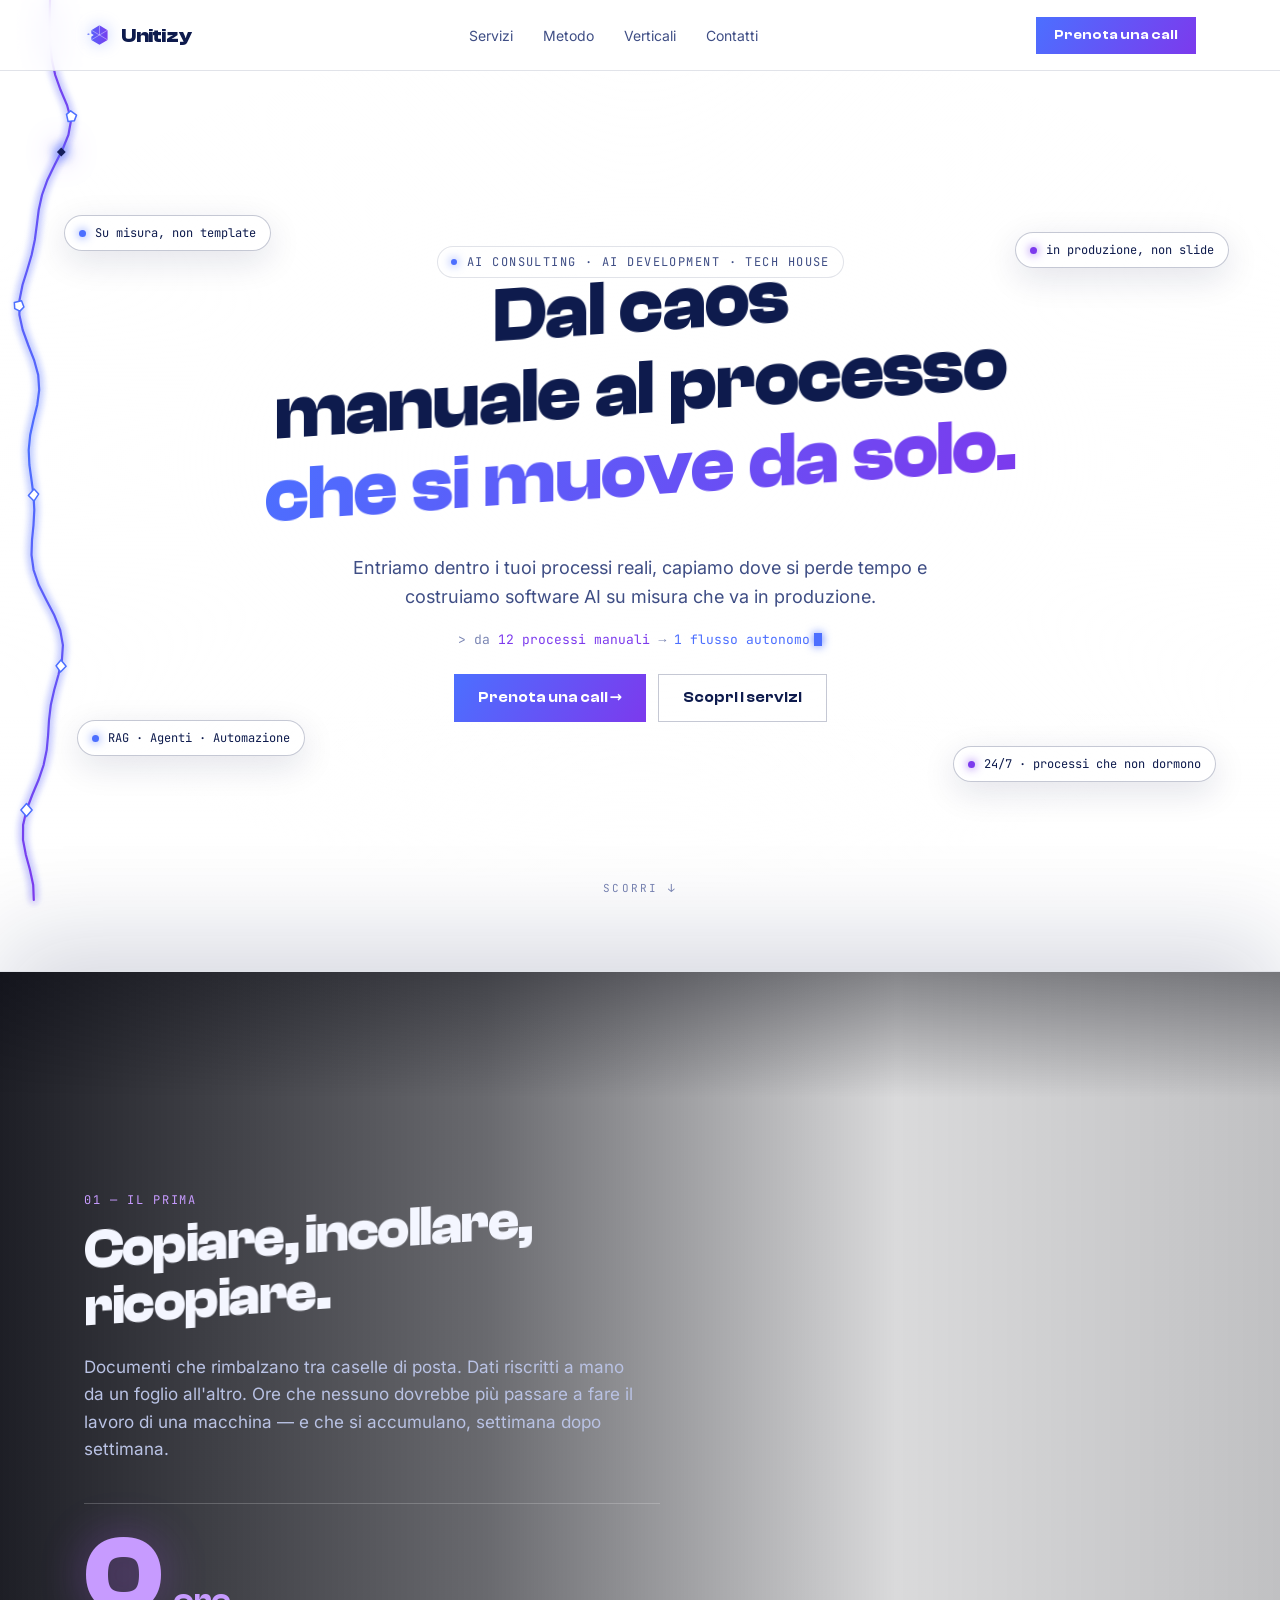
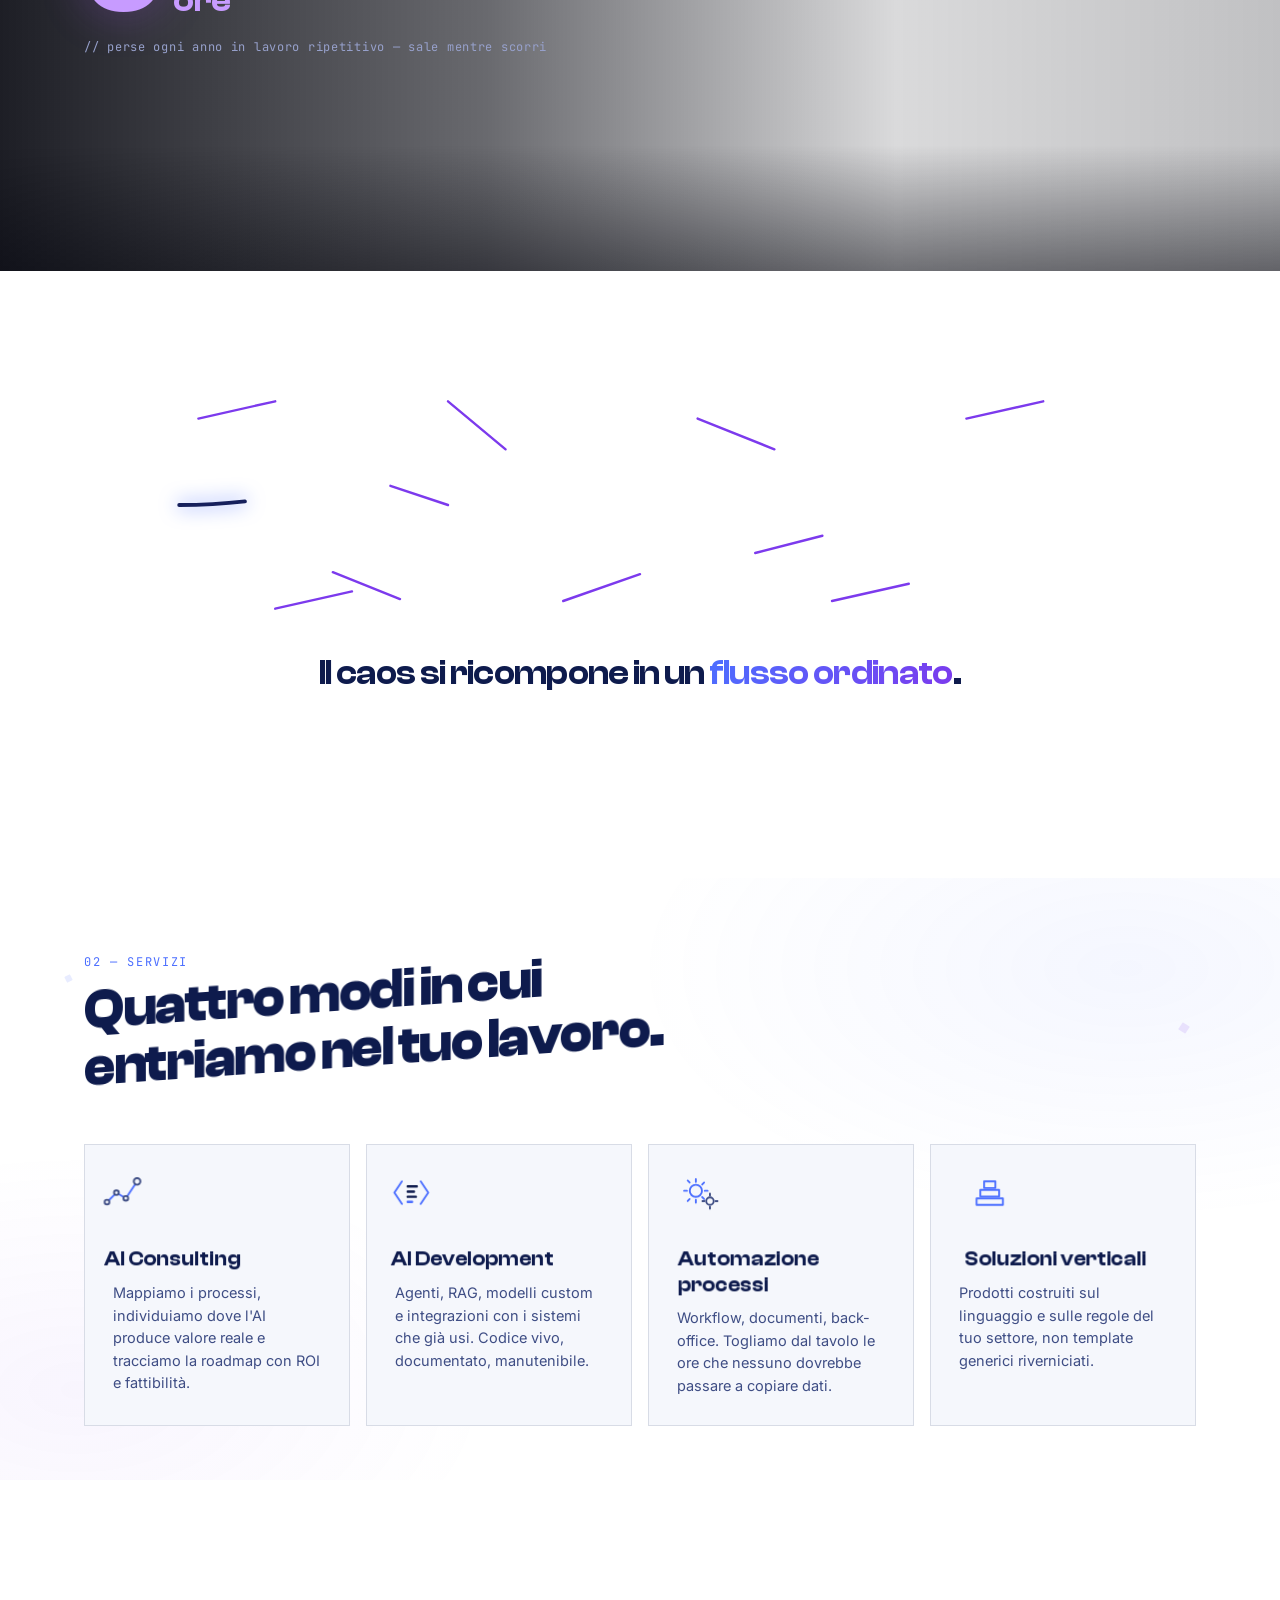
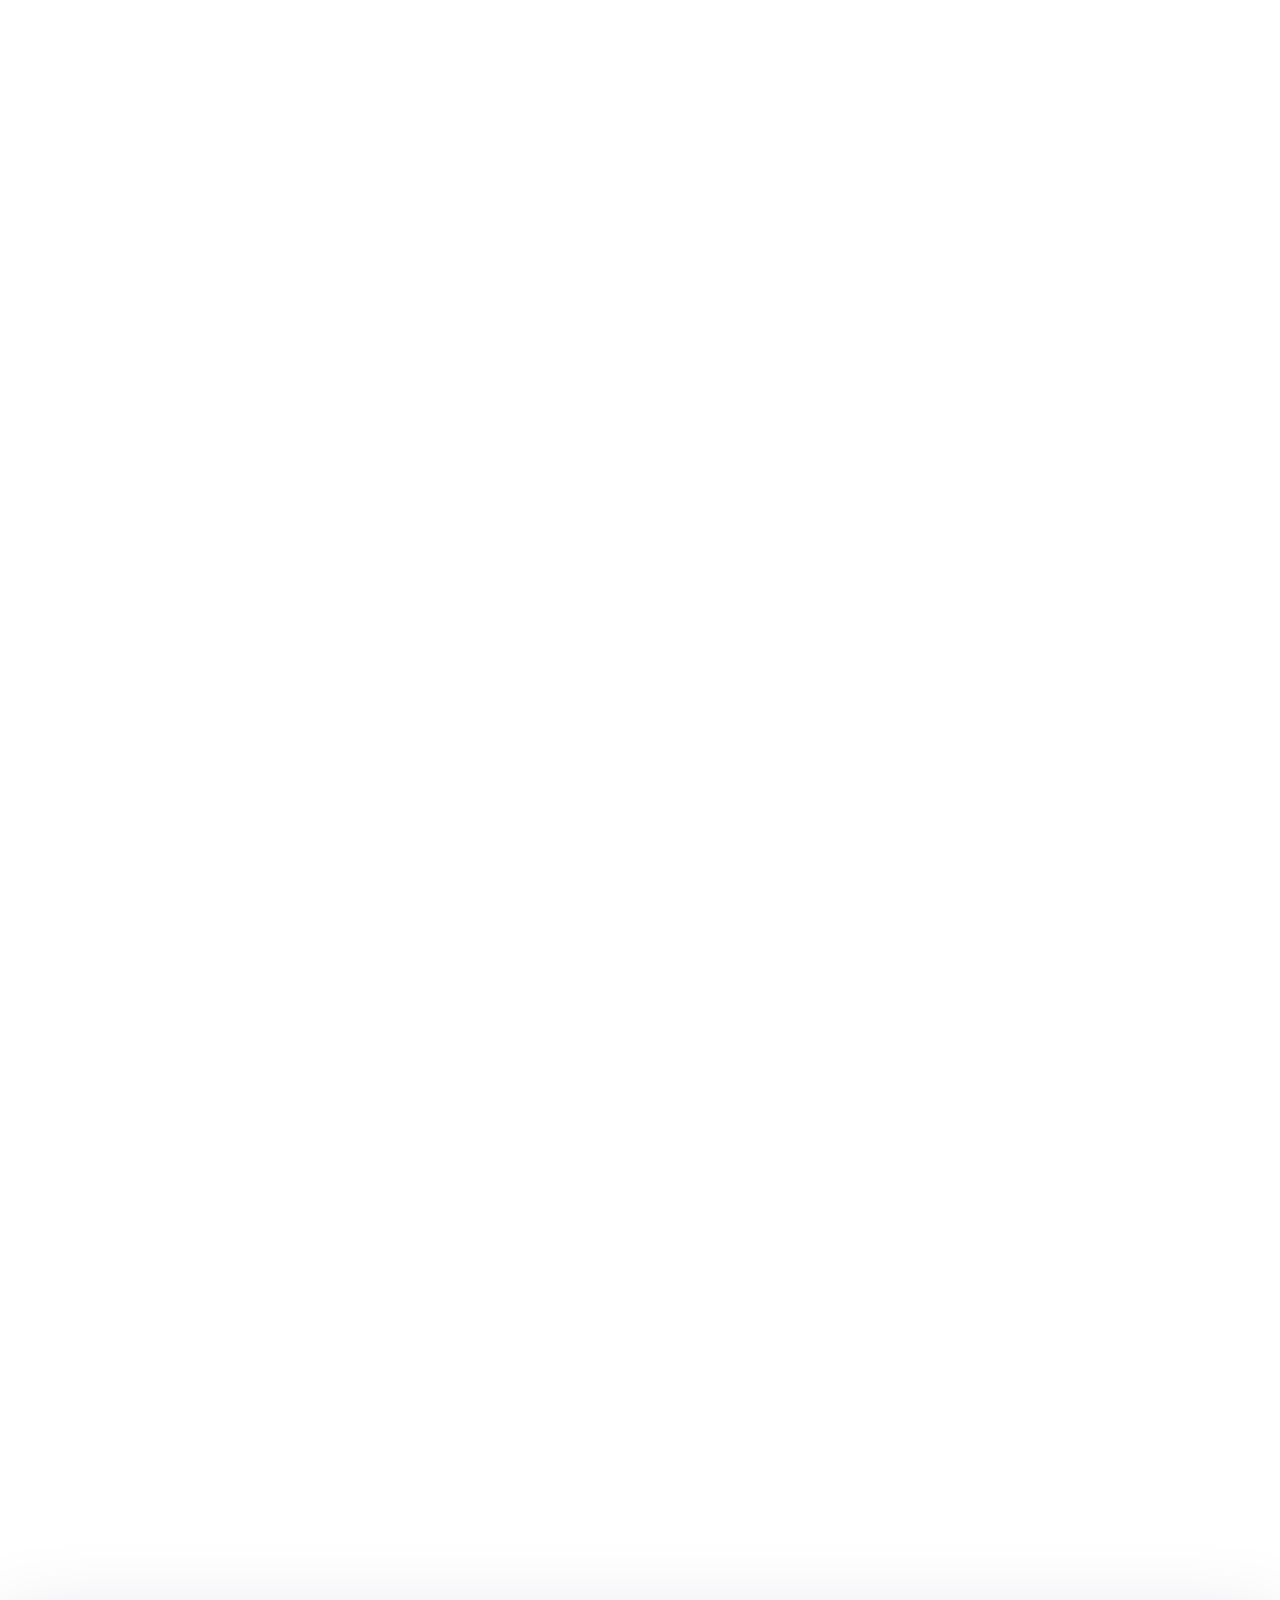
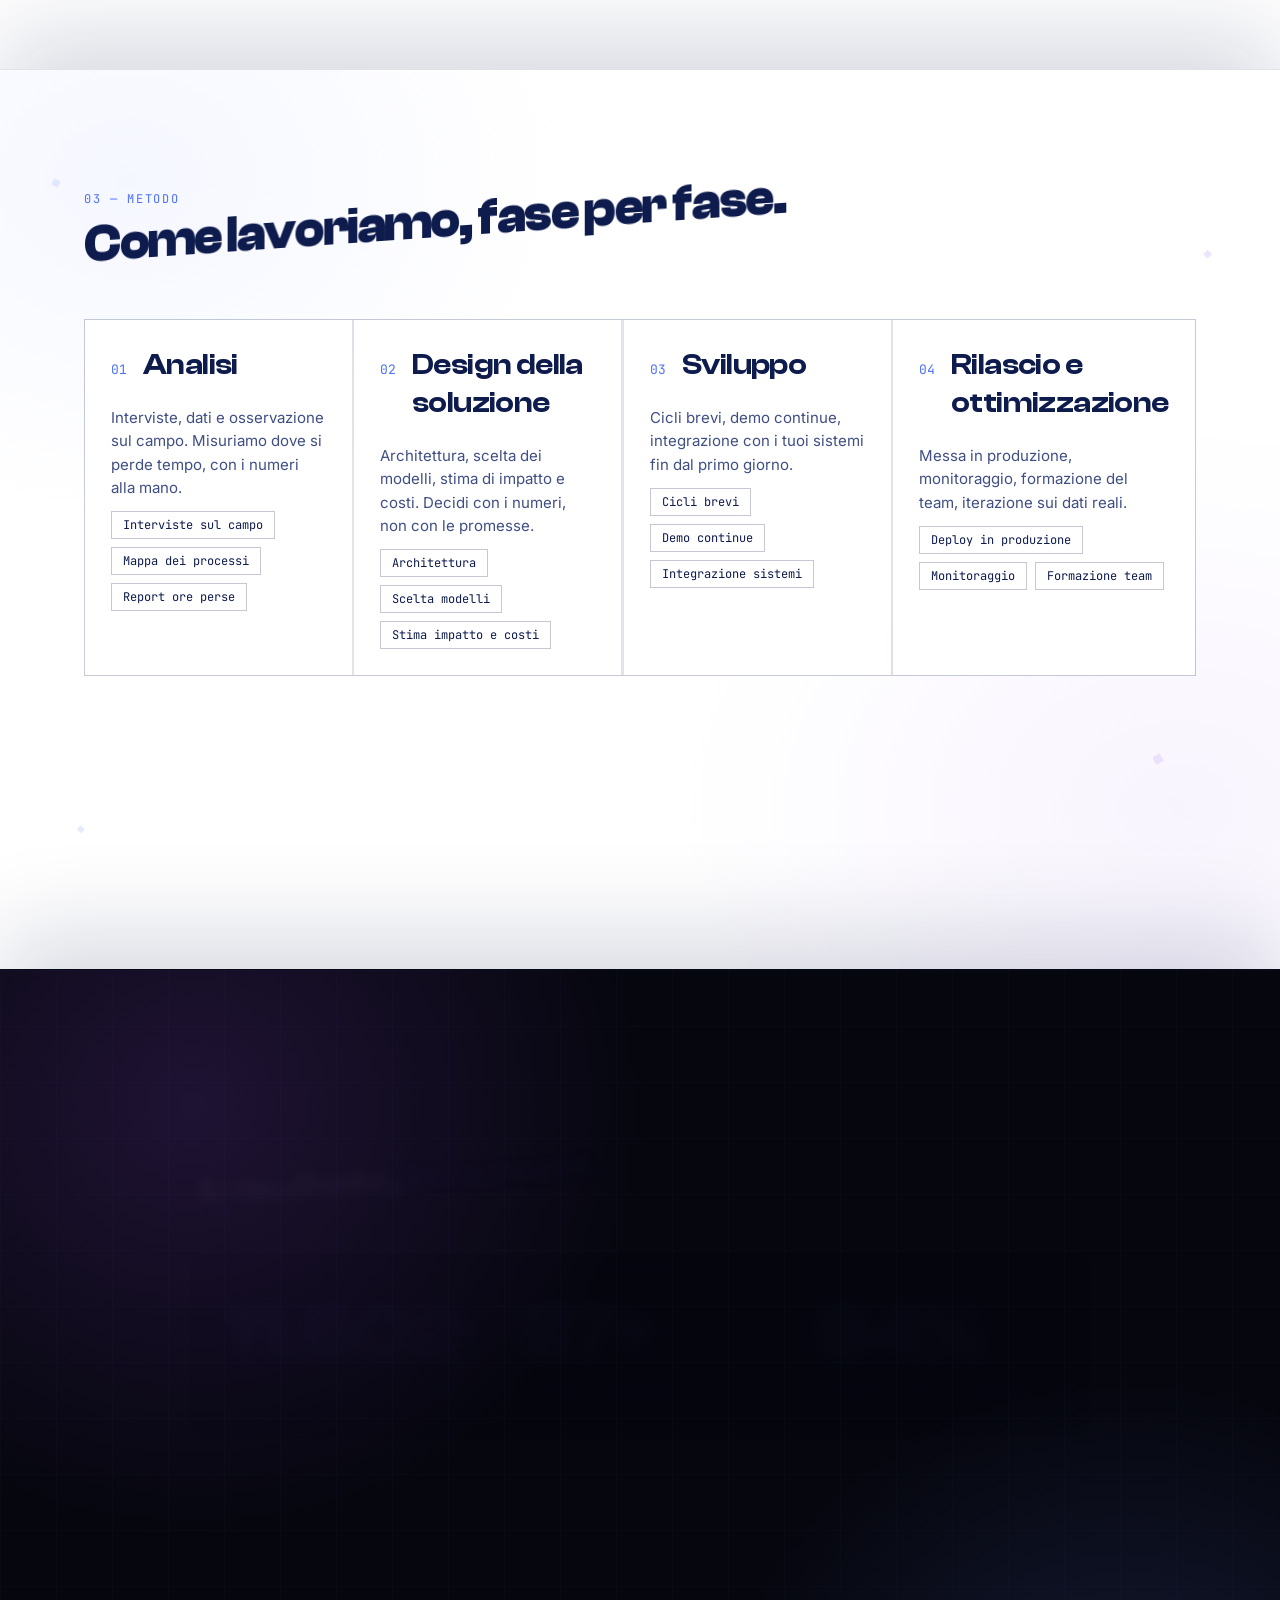
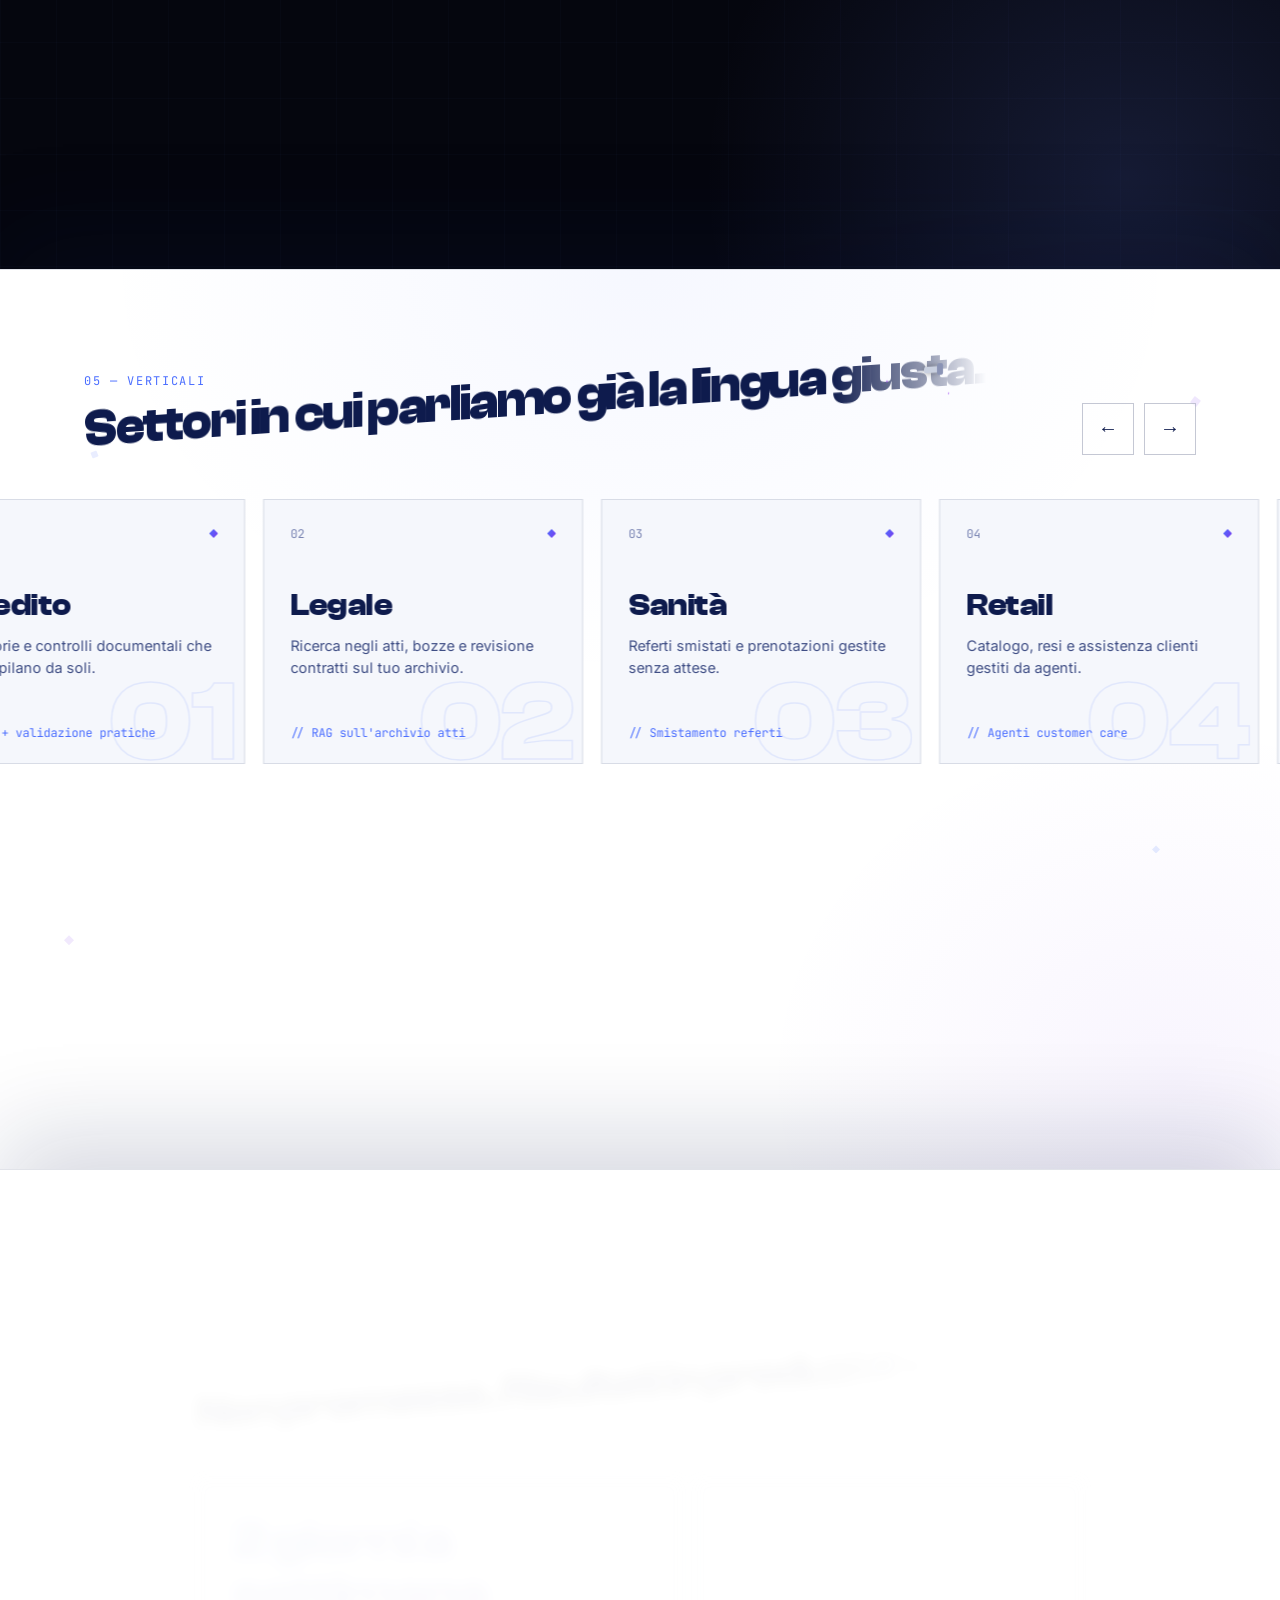
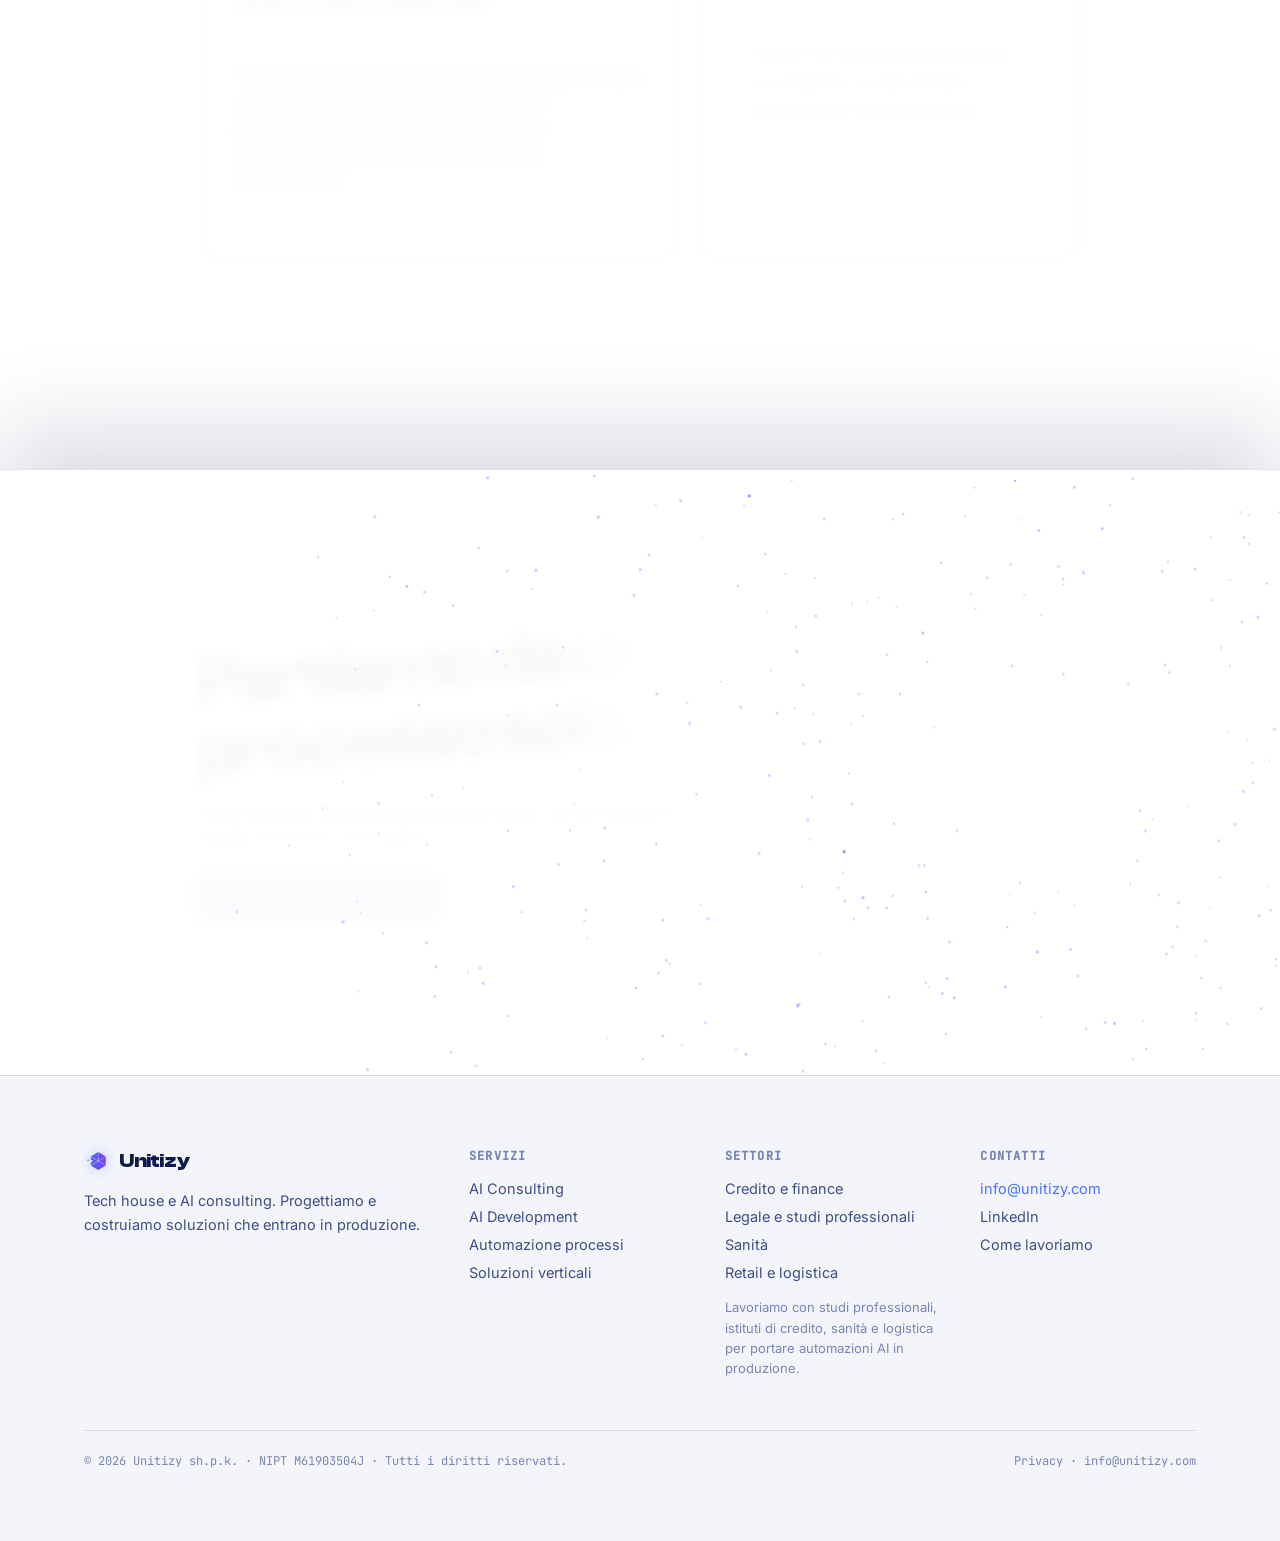
==== index.html @ b98dfd94 "Profondità e racconto continuo: atmosfere, spina narrativa e finale nella CTA - Atmosfere: velature " ====
<!DOCTYPE html>
<html lang="it">
<head>
<meta charset="utf-8">
<meta name="viewport" content="width=device-width, initial-scale=1">
<title>Unitizy — Dal caos manuale al processo che si muove da solo</title>
<meta name="description" content="Unitizy è una tech house di AI consulting e AI development: entriamo nei tuoi processi reali, capiamo dove si perde tempo e costruiamo software AI su misura che va in produzione.">
<meta property="og:type" content="website">
<meta property="og:url" content="https://unitizy.com/">
<meta property="og:title" content="Unitizy — Dal caos manuale al processo che si muove da solo">
<meta property="og:description" content="Software AI su misura che entra in produzione, non in slide. AI consulting, AI development, automazione processi.">
<meta property="og:image" content="https://unitizy.com/assets/social/unitizy-social-banner-link.png">
<meta property="og:image:width" content="1200">
<meta property="og:image:height" content="627">
<meta name="twitter:card" content="summary_large_image">
<meta name="twitter:image" content="https://unitizy.com/assets/social/unitizy-social-banner-link.png">
<link rel="icon" href="data:image/svg+xml,%3Csvg xmlns='http://www.w3.org/2000/svg' viewBox='0 0 64 64'%3E%3Cdefs%3E%3ClinearGradient id='g' gradientUnits='userSpaceOnUse' x1='0' y1='32' x2='64' y2='32'%3E%3Cstop offset='0' stop-color='%234C6FFF'/%3E%3Cstop offset='1' stop-color='%237C3AED'/%3E%3C/linearGradient%3E%3C/defs%3E%3Cpath d='M38 8 L58 20 V44 L38 56 L18 44 V36 L24 32 L18 28 V20 Z' fill='url(%23g)'/%3E%3Cpath d='M38 8 V32 M38 32 L18 44 M38 32 L58 44 M38 32 L18 20 M38 32 L58 20' stroke='white' stroke-opacity='.5' stroke-width='2' fill='none'/%3E%3Cpath d='M8 30l3.4-2.4 2.6 2.4-3 2.2z' fill='url(%23g)'/%3E%3C/svg%3E">
<style>
/* font self-hostati (subset latin) — niente richieste a Google */
@font-face{font-family:'Inter';font-style:normal;font-weight:400;font-display:swap;src:url(vendor/fonts/inter-400.woff2) format('woff2')}
@font-face{font-family:'Inter';font-style:normal;font-weight:500;font-display:swap;src:url(vendor/fonts/inter-500.woff2) format('woff2')}
@font-face{font-family:'Inter';font-style:normal;font-weight:600;font-display:swap;src:url(vendor/fonts/inter-600.woff2) format('woff2')}
@font-face{font-family:'JetBrains Mono';font-style:normal;font-weight:400;font-display:swap;src:url(vendor/fonts/jetbrains-mono-400.woff2) format('woff2')}
@font-face{font-family:'JetBrains Mono';font-style:normal;font-weight:500;font-display:swap;src:url(vendor/fonts/jetbrains-mono-500.woff2) format('woff2')}
@font-face{font-family:'Space Grotesk';font-style:normal;font-weight:400;font-display:swap;src:url(vendor/fonts/space-grotesk-400.woff2) format('woff2')}
@font-face{font-family:'Space Grotesk';font-style:normal;font-weight:500;font-display:swap;src:url(vendor/fonts/space-grotesk-500.woff2) format('woff2')}
@font-face{font-family:'Space Grotesk';font-style:normal;font-weight:600;font-display:swap;src:url(vendor/fonts/space-grotesk-600.woff2) format('woff2')}
@font-face{font-family:'Space Grotesk';font-style:normal;font-weight:700;font-display:swap;src:url(vendor/fonts/space-grotesk-700.woff2) format('woff2')}
@font-face{font-family:'Clash Display';font-style:normal;font-weight:500;font-display:swap;src:url(vendor/fonts/clash-display-500.woff2) format('woff2')}
@font-face{font-family:'Clash Display';font-style:normal;font-weight:600;font-display:swap;src:url(vendor/fonts/clash-display-600.woff2) format('woff2')}
@font-face{font-family:'Clash Display';font-style:normal;font-weight:700;font-display:swap;src:url(vendor/fonts/clash-display-700.woff2) format('woff2')}
</style>
<script src="vendor/three-0.152.2.min.js"></script>
<script src="vendor/lenis-1.1.14.min.js"></script>
<style>
:root{
  --bg:#FFFFFF; --surface:#F5F7FC; --surface2:#EBEFF9;
  --line:rgba(14,27,77,.12); --line2:rgba(14,27,77,.24);
  --tx:#0E1B4D; --mut:#3F4E85; --dim:#7A85B3;
  --cy:#4C6FFF; --vi:#7C3AED;
  --grad:linear-gradient(120deg,#4C6FFF 0%,#7C3AED 100%);
  --dsp:'Clash Display','Space Grotesk',system-ui,sans-serif; --bd:'Inter',system-ui,sans-serif; --mo:'JetBrains Mono',ui-monospace,monospace;
  --ease:cubic-bezier(.22,1,.36,1);
}
*,*::before,*::after{box-sizing:border-box}
body{margin:0;background:var(--bg);color:var(--tx);font-family:var(--bd);-webkit-font-smoothing:antialiased}
a{color:var(--cy);text-decoration:none}
::selection{background:rgba(110,139,255,.3)}
:focus-visible{outline:2px solid var(--cy);outline-offset:2px}
::-webkit-scrollbar{width:11px;height:11px}::-webkit-scrollbar-track{background:var(--bg)}::-webkit-scrollbar-thumb{background:#CBD4EE;border:3px solid var(--bg);border-radius:20px}
html.lenis,html.lenis body{height:auto}
.lenis.lenis-smooth{scroll-behavior:auto!important}
.lenis.lenis-smooth [data-lenis-prevent]{overscroll-behavior:contain}
.lenis.lenis-stopped{overflow:hidden}

.u-hl{display:block;position:relative;padding-bottom:.06em}
.u-hl>span{display:inline-block;opacity:0}
.u-fade{opacity:0;animation:u-fade .7s var(--ease) forwards}
.u-fd1{animation-delay:1.2s}.u-fd2{animation-delay:1.4s}.u-fd3{animation-delay:1.6s}
@keyframes u-fade{to{opacity:1}}
.u-caret{display:inline-block;width:8px;height:1.05em;background:var(--cy);margin-left:4px;vertical-align:-2px;animation:u-blink 1.05s steps(1) infinite;box-shadow:0 0 10px var(--cy)}
@keyframes u-blink{50%{opacity:0}}
@keyframes u-mq{from{transform:translateX(0)}to{transform:translateX(-50%)}}
.u-tk{animation:u-mq 32s linear infinite}
.u-mq-wrap:hover .u-tk{animation-duration:120s}
.u-float{animation:u-flt 9s ease-in-out infinite}
@keyframes u-flt{0%,100%{transform:translateY(0)}50%{transform:translateY(-6px)}}
#u-tflow{animation:u-flow 2.4s linear infinite}
@keyframes u-flow{to{stroke-dashoffset:-1}}
.mstep.is-active h3{animation:u-wordin .55s var(--ease) both}
.mstep.is-active .mstep-deliv p{animation:u-wordin .6s .08s var(--ease) both}
.mstep.is-active .mstep-deliv div span{animation:u-wordin .5s var(--ease) both;animation-delay:.16s}
.mstep.is-active .mstep-deliv div span:nth-child(2){animation-delay:.28s}
.mstep.is-active .mstep-deliv div span:nth-child(3){animation-delay:.4s}
@keyframes u-wordin{from{opacity:0;transform:translateY(16px);filter:blur(7px)}to{opacity:1;transform:none;filter:none}}
@keyframes u-svcin{from{opacity:0;transform:translateY(18px)}to{opacity:1;transform:none}}

.svc .u-ico [data-anim]{transform-box:fill-box}
.svc .u-ico svg{transition:filter .3s}
.svc:hover .u-ico svg{filter:drop-shadow(0 0 10px rgba(110,139,255,.6))}
.svc .u-ico .u-route{stroke-dasharray:170;stroke-dashoffset:0}
.svc:hover .u-ico .u-route{animation:u-draw 1.3s cubic-bezier(.65,0,.35,1)}
@keyframes u-draw{from{stroke-dashoffset:170}to{stroke-dashoffset:0}}
.svc .u-ico .u-crow{transform-origin:left center}
.svc:hover .u-ico .u-crow{animation:u-crow .5s var(--ease)}
.svc:hover .u-ico .u-c2{animation-delay:.11s}.svc:hover .u-ico .u-c3{animation-delay:.22s}.svc:hover .u-ico .u-c4{animation-delay:.33s}
@keyframes u-crow{from{transform:scaleX(.06);opacity:.2}to{transform:scaleX(1);opacity:1}}
.svc .u-ico .u-ccar{opacity:0}.svc:hover .u-ico .u-ccar{animation:u-blink 1s steps(1) infinite .44s}
.svc .u-ico .u-gear{transform-origin:center}.svc:hover .u-ico .u-gear{animation:u-spin 3.4s linear infinite}
@keyframes u-spin{to{transform:rotate(360deg)}}
.svc .u-ico .u-gear2{transform-origin:center}.svc:hover .u-ico .u-gear2{animation:u-spinr 4.6s linear infinite}
@keyframes u-spinr{to{transform:rotate(-360deg)}}
.svc .u-ico .u-lay{transform-origin:center bottom}
.svc:hover .u-ico .u-lay{animation:u-lay .55s var(--ease)}
.svc:hover .u-ico .u-l2{animation-delay:.14s}.svc:hover .u-ico .u-l3{animation-delay:.28s}
@keyframes u-lay{from{transform:scaleY(0);opacity:.18}to{transform:scaleY(1);opacity:1}}

/* — mini-diagrammi animati dei servizi (attivi con .ss-run sulla scena o sul pannello accordion) — */
.sdg svg{display:block;width:100%;height:auto}
.sdg text{font-family:'JetBrains Mono',ui-monospace,monospace;letter-spacing:.08em}
.sdg .d-pop{opacity:0}
.ss-run .sdg .d-pop{animation:d-pop .6s var(--ease) forwards}
.sdg .d-flow{stroke-dasharray:5 6}
.ss-run .sdg .d-flow{animation:d-dash 1.15s linear infinite}
.sdg .d-trav{opacity:0}
.ss-run .sdg .d-trav{opacity:1;animation:d-trav 3.2s cubic-bezier(.45,0,.55,1) .6s infinite}
.sdg .d-scan{opacity:0}
.ss-run .sdg .d-scan{opacity:1;animation:d-scan 3.6s cubic-bezier(.45,0,.55,1) infinite alternate}
.ss-run .sdg .d-pulse{animation:d-pulse 2.4s ease-in-out infinite}
@keyframes d-pop{from{opacity:0;transform:translateY(7px)}to{opacity:1;transform:none}}
@keyframes d-dash{to{stroke-dashoffset:-11}}
@keyframes d-trav{from{offset-distance:0%}to{offset-distance:100%}}
@keyframes d-scan{from{transform:translateX(0)}to{transform:translateX(296px)}}
@keyframes d-pulse{0%,100%{opacity:.35}50%{opacity:1}}

/* — logo navbar: i frammenti convergono nella breccia (regola 5 del manuale) — */
.lg-a1{opacity:0;animation:u-lgin .8s .5s var(--ease) both}
.lg-a2{opacity:0;animation:u-lgthru 1.5s 1.1s cubic-bezier(.45,0,.55,1) both}
.lg-a3{opacity:0;animation:u-lgthru 1.5s 1.6s cubic-bezier(.45,0,.55,1) both}
.u-logo-link:hover .lg-a2{animation:u-lgthru2 1.2s cubic-bezier(.45,0,.55,1) both}
.u-logo-link:hover .lg-a3{animation:u-lgthru2 1.2s .3s cubic-bezier(.45,0,.55,1) both}
@keyframes u-lgin{from{opacity:0;transform:translateX(-9px)}to{opacity:1;transform:none}}
@keyframes u-lgthru{0%{opacity:0;transform:translateX(-8px)}40%{opacity:.95}100%{opacity:0;transform:translateX(13px)}}
@keyframes u-lgthru2{0%{opacity:0;transform:translateX(-8px)}40%{opacity:.95}100%{opacity:0;transform:translateX(13px)}}

/* — atmosfere di sezione: velature brand + costellazioni di frammenti — */
.u-atmo{position:absolute;inset:0;pointer-events:none;overflow:hidden}
.u-atmo i{position:absolute;display:block;background:var(--cy);clip-path:polygon(50% 0,100% 50%,50% 100%,0 50%)}

@media (prefers-reduced-motion: reduce){
  .u-hl>span,.u-fade{transform:none;animation:none;opacity:1}
  .u-tk,.u-caret,.u-float,#u-tflow{animation:none}
  .svc:hover .u-ico *{animation:none!important}
  .mstep.is-active h3,.mstep.is-active .mstep-deliv p,.mstep.is-active .mstep-deliv div span{animation:none!important}
  .sdg svg *{animation:none!important}
  .sdg .d-pop,.sdg .d-trav,.sdg .d-scan{opacity:1}
  .lg-a1{animation:none!important;opacity:1}
  .lg-a2,.lg-a3{animation:none!important;opacity:0!important}
}
.u-burger{display:none}
@media (max-width:900px){ .u-nav-links{display:none!important} .u-spine{display:none!important} #u-filmbar{display:none!important} .u-burger{display:flex!important} }
@media (max-width:820px){ .u-hero{grid-template-columns:1fr!important} .u-cards{grid-template-columns:1fr 1fr!important} .u-prima-grid{grid-template-columns:1fr!important} .u-impact{grid-template-columns:1fr!important} #u-hero-info{display:none!important} .u-proofgrid{grid-template-columns:1fr!important} .u-logos{grid-template-columns:repeat(3,1fr)!important} .u-steps{grid-template-columns:repeat(2,1fr)!important} }
@media (max-width:560px){ .u-logos{grid-template-columns:repeat(2,1fr)!important} .u-steps{grid-template-columns:1fr!important} }
@media (max-width:560px){ .u-cards{grid-template-columns:1fr!important} }
@media (max-width:720px){ .svc-d{grid-template-columns:1fr!important} }
.u-cursor-hide, .u-cursor-hide *{cursor:none!important}
.hv-tx:hover{color:var(--tx)!important}
.hv-lift1:hover{box-shadow:0 8px 30px rgba(110,139,255,.45);transform:translateY(-1px)}
.hv-lift2:hover{box-shadow:0 12px 44px rgba(110,139,255,.5);transform:translateY(-2px)}
.hv-lift3:hover{box-shadow:0 14px 50px rgba(110,139,255,.55);transform:translateY(-2px)}
.hv-ghost:hover{border-color:var(--cy)!important;background:rgba(110,139,255,.08)!important}
.u-vcard:hover{border-color:var(--cy)!important;transform:translateY(-6px);box-shadow:0 20px 54px rgba(110,139,255,.22)}
</style>
</head>
<body>
<div id="u-root" style="color:var(--tx);font-family:var(--bd);overflow-x:clip">
<svg width="0" height="0" style="position:absolute" aria-hidden="true"><defs>
  <linearGradient id="ulg" gradientUnits="userSpaceOnUse" x1="0" y1="32" x2="64" y2="32"><stop offset="0" stop-color="#4C6FFF"/><stop offset="1" stop-color="#7C3AED"/></linearGradient>
  <!-- glifo compatto del brand: cristallo con breccia e frammento (vedi brand.html) -->
  <g id="u-glyph">
    <path d="M38 8 L58 20 V44 L38 56 L18 44 V36 L24 32 L18 28 V20 Z" fill="url(#ulg)"/>
    <path d="M38 8 V32 M38 32 L18 44 M38 32 L58 44 M38 32 L18 20 M38 32 L58 20" stroke="#fff" stroke-opacity=".5" stroke-width="2" fill="none"/>
    <path d="M8 30l3.4-2.4 2.6 2.4-3 2.2z" fill="url(#ulg)"/>
  </g>
</defs></svg>
<canvas id="u-hero3d" style="position:fixed;inset:0;width:100%;height:100%;z-index:-1"></canvas>

<nav style="position:sticky;top:0;z-index:60;backdrop-filter:blur(16px);background:rgba(255,255,255,.74);border-bottom:1px solid var(--line)">
  <div style="max-width:1240px;margin:0 auto;padding:0 clamp(20px,5vw,64px);height:70px;display:flex;align-items:center;justify-content:space-between">
    <a href="#top" class="u-logo-link" style="display:flex;align-items:center;gap:11px;color:var(--tx);font-family:var(--dsp);font-weight:700;font-size:20px;letter-spacing:-.02em">
      <svg width="26" height="26" viewBox="0 0 64 64" style="filter:drop-shadow(0 0 8px rgba(110,139,255,.45));overflow:visible" aria-hidden="true">
        <path d="M38 8 L58 20 V44 L38 56 L18 44 V36 L24 32 L18 28 V20 Z" fill="url(#ulg)"/>
        <path d="M38 8 V32 M38 32 L18 44 M38 32 L58 44 M38 32 L18 20 M38 32 L58 20" stroke="#fff" stroke-opacity=".5" stroke-width="2" fill="none"/>
        <path class="lg-a1" d="M8 30l3.4-2.4 2.6 2.4-3 2.2z" fill="url(#ulg)"/>
        <path class="lg-a2" d="M2 25l2.8-1.8 2 2-2.4 1.8z" fill="url(#ulg)"/>
        <path class="lg-a3" d="M1 37l2.6-1 1.8 2.2-2.4 1.2z" fill="url(#ulg)"/>
      </svg>Unitizy
    </a>
    <div class="u-nav-links" style="display:flex;gap:30px;font-size:14px;color:var(--mut)">
      <a href="#servizi" style="color:inherit" class="hv-tx">Servizi</a>
      <a href="#metodo" style="color:inherit" class="hv-tx">Metodo</a>
      <a href="#verticali" style="color:inherit" class="hv-tx">Verticali</a>
      <a href="#contatti" style="color:inherit" class="hv-tx">Contatti</a>
    </div>
    <div style="display:flex;align-items:center;gap:12px">
      <a href="#contatti" style="font-family:var(--dsp);font-weight:600;font-size:14px;color:#fff;background:var(--grad);padding:10px 18px;transition:box-shadow .2s,transform .2s" class="hv-lift1">Prenota una call</a>
      <button id="u-burger" class="u-burger" aria-label="Apri menu" style="width:42px;height:42px;border:1px solid var(--line2);background:rgba(255,255,255,.6);cursor:pointer;flex-direction:column;align-items:center;justify-content:center;gap:5px;padding:0">
        <span style="display:block;width:18px;height:2px;background:var(--tx);transition:transform .3s,opacity .3s"></span>
        <span style="display:block;width:18px;height:2px;background:var(--tx);transition:transform .3s,opacity .3s"></span>
        <span style="display:block;width:18px;height:2px;background:var(--tx);transition:transform .3s,opacity .3s"></span>
      </button>
    </div>
  </div>
</nav>

<div id="u-mmenu" style="position:fixed;inset:0;z-index:59;background:rgba(247,248,252,.97);backdrop-filter:blur(18px);-webkit-backdrop-filter:blur(18px);display:flex;flex-direction:column;justify-content:center;padding:90px clamp(24px,8vw,48px) 40px;opacity:0;pointer-events:none;transition:opacity .35s ease">
  <a class="u-mlink" href="#servizi" style="font-family:var(--dsp);font-weight:700;font-size:32px;letter-spacing:-.02em;color:var(--tx);padding:14px 0;border-bottom:1px solid var(--line);display:flex;justify-content:space-between;align-items:baseline;opacity:0;transform:translateY(14px);transition:opacity .4s ease,transform .45s var(--ease)"><span>Servizi</span><span style="font-family:var(--mo);font-size:12px;color:var(--cy)">01</span></a>
  <a class="u-mlink" href="#metodo" style="font-family:var(--dsp);font-weight:700;font-size:32px;letter-spacing:-.02em;color:var(--tx);padding:14px 0;border-bottom:1px solid var(--line);display:flex;justify-content:space-between;align-items:baseline;opacity:0;transform:translateY(14px);transition:opacity .4s ease,transform .45s var(--ease)"><span>Metodo</span><span style="font-family:var(--mo);font-size:12px;color:var(--cy)">02</span></a>
  <a class="u-mlink" href="#verticali" style="font-family:var(--dsp);font-weight:700;font-size:32px;letter-spacing:-.02em;color:var(--tx);padding:14px 0;border-bottom:1px solid var(--line);display:flex;justify-content:space-between;align-items:baseline;opacity:0;transform:translateY(14px);transition:opacity .4s ease,transform .45s var(--ease)"><span>Verticali</span><span style="font-family:var(--mo);font-size:12px;color:var(--cy)">03</span></a>
  <a class="u-mlink" href="#contatti" style="font-family:var(--dsp);font-weight:700;font-size:32px;letter-spacing:-.02em;color:var(--tx);padding:14px 0;border-bottom:1px solid var(--line);display:flex;justify-content:space-between;align-items:baseline;opacity:0;transform:translateY(14px);transition:opacity .4s ease,transform .45s var(--ease)"><span>Contatti</span><span style="font-family:var(--mo);font-size:12px;color:var(--cy)">04</span></a>
  <a class="u-mlink" href="#contatti" style="margin-top:32px;font-family:var(--dsp);font-weight:600;font-size:16px;color:#fff;background:var(--grad);padding:16px 24px;text-align:center;opacity:0;transform:translateY(14px);transition:opacity .4s ease,transform .45s var(--ease)">Prenota una call di 30 minuti →</a>
  <span class="u-mlink" style="margin-top:28px;font-family:var(--mo);font-size:11px;letter-spacing:.14em;text-transform:uppercase;color:var(--dim);opacity:0;transform:translateY(14px);transition:opacity .4s ease,transform .45s var(--ease)">AI Consulting · AI Development · Tech house</span>
</div>

<div id="u-filmbar" style="position:fixed;left:50%;bottom:16px;transform:translateX(-50%);z-index:70;display:flex;align-items:center;gap:14px;padding:9px 18px;background:rgba(255,255,255,.8);backdrop-filter:blur(14px);-webkit-backdrop-filter:blur(14px);border:1px solid var(--line);border-radius:999px;box-shadow:0 12px 40px rgba(14,27,77,.12);transition:transform .45s var(--ease),opacity .35s ease;will-change:transform,opacity">
  <div id="u-film-ix" style="display:flex;align-items:center;gap:2px"></div>
</div>

<div id="u-hride" style="position:relative">
<div id="u-hride-pin" style="position:sticky;top:0;height:100vh;overflow:hidden">
<div id="u-hride-track" style="display:flex;height:100%;will-change:transform">
<!-- HERO -->
<header id="top" style="position:relative;overflow:hidden">
  <div id="u-hero-pin" style="position:relative;min-height:94vh;overflow:hidden;display:flex;align-items:center;padding:90px 0 110px">
  <div style="position:absolute;inset:0;z-index:1;pointer-events:none;background:radial-gradient(ellipse 70% 62% at 50% 46%,rgba(255,255,255,.85) 0%,rgba(255,255,255,.55) 52%,rgba(255,255,255,0) 82%)"></div>
  <div style="position:absolute;inset:0;z-index:1;pointer-events:none;background:linear-gradient(0deg,var(--bg) 1%,transparent 24%)"></div>
  <div id="u-hero-content" style="position:relative;z-index:2;max-width:1240px;margin:0 auto;padding:0 clamp(20px,5vw,64px);width:100%;pointer-events:none">
    <div class="u-hero" style="display:flex;justify-content:center;text-align:center">
      <div class="u-hpar" data-depth="-14" style="pointer-events:auto;will-change:transform;max-width:64em">
        <div class="u-fade u-fd1" style="display:inline-flex;align-items:center;gap:10px;font-family:var(--mo);font-size:12px;letter-spacing:.12em;text-transform:uppercase;color:var(--mut);border:1px solid var(--line);background:rgba(255,255,255,.55);padding:7px 13px;border-radius:999px;margin-bottom:26px">
          <span style="width:6px;height:6px;border-radius:50%;background:var(--cy);box-shadow:0 0 10px var(--cy)"></span>AI Consulting · AI Development · Tech house
        </div>
        <h1 style="font-family:var(--dsp);font-weight:700;font-size:clamp(36px,5.6vw,82px);line-height:1;letter-spacing:-.012em;word-spacing:.09em;margin:0;text-wrap:balance">
          <span class="u-hl"><span>Dal caos</span></span>
          <span class="u-hl"><span>manuale al processo</span></span>
          <span class="u-hl"><span style="background:var(--grad);-webkit-background-clip:text;background-clip:text;color:transparent">che si muove da solo.</span></span>
        </h1>
        <p class="u-fade u-fd2" style="font-size:clamp(16px,1.4vw,19px);line-height:1.6;max-width:33em;margin:22px auto 0;color:var(--mut)">Entriamo dentro i tuoi processi reali, capiamo dove si perde tempo e costruiamo software AI su misura che va in produzione.</p>
        <div class="u-fade u-fd2" style="font-family:var(--mo);font-size:13px;color:var(--dim);margin-top:20px">&gt; da <span style="color:var(--vi)">12 processi manuali</span> → <span style="color:var(--cy)">1 flusso autonomo</span><span class="u-caret"></span></div>
        <div class="u-fade u-fd3" style="display:flex;gap:12px;flex-wrap:wrap;justify-content:center;margin-top:26px;position:relative;z-index:3">
          <a href="#contatti" style="font-family:var(--dsp);font-weight:600;font-size:15px;color:#fff;background:var(--grad);padding:14px 24px;transition:box-shadow .2s,transform .2s" class="hv-lift2">Prenota una call →</a>
          <a href="#servizi" style="font-family:var(--dsp);font-weight:600;font-size:15px;color:var(--tx);border:1px solid var(--line2);background:rgba(255,255,255,.5);padding:14px 24px;transition:border-color .2s,background .2s" class="hv-ghost">Scopri i servizi</a>
        </div>
      </div>
    </div>
  </div>
  <div id="u-hero-hint" style="position:absolute;left:50%;bottom:22px;transform:translateX(-50%);z-index:2;font-family:var(--mo);font-size:11px;letter-spacing:.2em;color:var(--dim);text-transform:uppercase">scorri ↓</div>
  <div id="u-hero-info" style="position:absolute;inset:0;z-index:2;pointer-events:none;will-change:opacity">
    <div class="u-flp" data-depth="46" style="position:absolute;left:5%;top:17%;will-change:transform">
      <div class="u-float" style="display:flex;align-items:center;gap:9px;padding:9px 14px;background:rgba(255,255,255,.65);backdrop-filter:blur(9px);-webkit-backdrop-filter:blur(9px);border:1px solid var(--line2);border-radius:999px;font-family:var(--mo);font-size:12px;color:var(--tx);white-space:nowrap;box-shadow:0 10px 34px rgba(14,27,77,.12);animation-duration:6s"><span style="width:7px;height:7px;border-radius:50%;background:var(--cy);box-shadow:0 0 10px var(--cy)"></span>Su misura, non template</div>
    </div>
    <div class="u-flp" data-depth="28" style="position:absolute;right:4%;top:19%;will-change:transform">
      <div class="u-float" style="display:flex;align-items:center;gap:9px;padding:9px 14px;background:rgba(255,255,255,.65);backdrop-filter:blur(9px);-webkit-backdrop-filter:blur(9px);border:1px solid var(--line2);border-radius:999px;font-family:var(--mo);font-size:12px;color:var(--tx);white-space:nowrap;box-shadow:0 10px 34px rgba(14,27,77,.12);animation-duration:7.5s;animation-delay:-2s"><span style="width:7px;height:7px;border-radius:50%;background:var(--vi);box-shadow:0 0 10px var(--vi)"></span>in produzione, non slide</div>
    </div>
    <div class="u-flp" data-depth="58" style="position:absolute;left:6%;bottom:19%;will-change:transform">
      <div class="u-float" style="display:flex;align-items:center;gap:9px;padding:9px 14px;background:rgba(255,255,255,.65);backdrop-filter:blur(9px);-webkit-backdrop-filter:blur(9px);border:1px solid var(--line2);border-radius:999px;font-family:var(--mo);font-size:12px;color:var(--tx);white-space:nowrap;box-shadow:0 10px 34px rgba(14,27,77,.12);animation-duration:6.8s;animation-delay:-4s"><span style="width:7px;height:7px;border-radius:50%;background:var(--cy);box-shadow:0 0 10px var(--cy)"></span>RAG · Agenti · Automazione</div>
    </div>
    <div class="u-flp" data-depth="22" style="position:absolute;right:5%;bottom:16%;will-change:transform">
      <div class="u-float" style="display:flex;align-items:center;gap:9px;padding:9px 14px;background:rgba(255,255,255,.65);backdrop-filter:blur(9px);-webkit-backdrop-filter:blur(9px);border:1px solid var(--line2);border-radius:999px;font-family:var(--mo);font-size:12px;color:var(--tx);white-space:nowrap;box-shadow:0 10px 34px rgba(14,27,77,.12);animation-duration:8s;animation-delay:-1s"><span style="width:7px;height:7px;border-radius:50%;background:var(--vi);box-shadow:0 0 10px var(--vi)"></span>24/7 · processi che non dormono</div>
    </div>
  </div>
  <div id="u-hero-climax" style="position:absolute;inset:0;z-index:2;display:flex;flex-direction:column;align-items:center;justify-content:center;text-align:center;opacity:0;pointer-events:none;padding:0 24px">
    <span style="font-family:var(--mo);font-size:12px;letter-spacing:.24em;text-transform:uppercase;color:var(--cy);margin-bottom:18px">Sistema attivo</span>
    <div style="font-family:var(--dsp);font-weight:700;font-size:clamp(34px,6vw,88px);line-height:1;letter-spacing:-.03em;max-width:15em">Il tuo processo diventa <span style="background:var(--grad);-webkit-background-clip:text;background-clip:text;color:transparent">un sistema.</span></div>
  </div>
  </div>
</header>

<!-- IL PRIMA -->
<section id="u-prima" class="u-book" style="position:relative;padding:clamp(110px,20vh,220px) 0;border-top:1px solid var(--line);overflow:hidden;min-height:82vh;display:flex;align-items:center">
  <video id="u-prima-bg" autoplay muted loop playsinline preload="auto" style="position:absolute;inset:0;width:100%;height:100%;object-fit:cover;z-index:0">
    <source src="assets/prima-v2.mp4" type="video/mp4">
  </video>
  <div style="position:absolute;inset:0;z-index:1;pointer-events:none;background:linear-gradient(90deg,rgba(5,6,14,.9) 0%,rgba(5,6,14,.6) 38%,rgba(5,6,14,.15) 70%,rgba(5,6,14,.25) 100%)"></div>
  <div style="position:absolute;inset:0;z-index:1;pointer-events:none;background:linear-gradient(0deg,rgba(5,6,14,.5) 0%,transparent 14%,transparent 86%,rgba(5,6,14,.4) 100%)"></div>
  <div class="u-fx" style="position:relative;z-index:2;max-width:1240px;margin:0 auto;padding:0 clamp(20px,5vw,64px);width:100%">
    <div style="max-width:36em">
        <span style="display:inline-block;font-family:var(--mo);font-size:12px;letter-spacing:.14em;text-transform:uppercase;color:#C79BFF;margin-bottom:18px">01 — Il prima</span>
        <h2 style="font-family:var(--dsp);font-weight:700;font-size:clamp(30px,4vw,52px);line-height:1.04;letter-spacing:-.03em;margin:0;color:#F4F6FF">Copiare, incollare,<br>ricopiare.</h2>
        <p style="font-size:17px;line-height:1.6;max-width:33em;margin:22px 0 0;color:#B9C2E4">Documenti che rimbalzano tra caselle di posta. Dati riscritti a mano da un foglio all'altro. Ore che nessuno dovrebbe più passare a fare il lavoro di una macchina — e che si accumulano, settimana dopo settimana.</p>
        <div style="margin-top:40px;border-top:1px solid rgba(255,255,255,.2);padding-top:24px">
          <div style="display:flex;align-items:baseline;gap:14px">
            <span id="u-waste-num" style="font-family:var(--dsp);font-weight:700;font-size:clamp(52px,9vw,108px);line-height:.9;letter-spacing:-.04em;color:#C79BFF;text-shadow:0 0 44px rgba(168,85,247,.35)">0</span>
            <span style="font-family:var(--dsp);font-weight:600;font-size:clamp(20px,2.6vw,34px);color:#C79BFF">ore</span>
          </div>
          <span style="display:block;font-family:var(--mo);font-size:12px;letter-spacing:.06em;color:#97A1CC;margin-top:14px">// perse ogni anno in lavoro ripetitivo — sale mentre scorri</span>
        </div>
      </div>
  </div>
</section>

<!-- TRANSIZIONE + SERVIZI -->
<div id="u-svcwrap" style="position:relative">
  <svg class="u-spine" id="u-spine" viewBox="0 0 100 100" preserveAspectRatio="none" style="position:absolute;left:clamp(20px,5vw,64px);top:0;width:60px;height:100%;overflow:visible;z-index:2;pointer-events:none">
    <path id="u-spine-path" d="M50 0 L50 16 L14 26 L14 46 L86 58 L86 76 L50 86 L50 100" fill="none" stroke="var(--cy)" stroke-width="2" vector-effect="non-scaling-stroke" pathLength="1" stroke-dasharray="1" stroke-dashoffset="1" style="filter:drop-shadow(0 0 6px rgba(110,139,255,.7))"></path>
  </svg>

  <section style="position:relative;padding:clamp(64px,10vh,120px) 0 clamp(20px,4vh,44px);overflow:hidden">
    <div style="max-width:1240px;margin:0 auto;padding:0 clamp(20px,5vw,64px)">
      <div style="position:relative;height:clamp(200px,32vh,290px)">
        <svg viewBox="0 0 1000 300" preserveAspectRatio="xMidYMid meet" style="position:absolute;inset:0;width:100%;height:100%">
          <g id="u-frag" stroke="var(--vi)" stroke-width="2.5" fill="none" stroke-linecap="round" opacity="1">
            <path d="M40 60 L120 42"></path><path d="M180 220 L250 248"></path><path d="M300 42 L360 92"></path>
            <path d="M120 258 L200 240"></path><path d="M420 250 L500 222"></path><path d="M560 60 L640 92"></path>
            <path d="M700 250 L780 232"></path><path d="M840 60 L920 42"></path><path d="M240 130 L300 150"></path><path d="M620 200 L690 182"></path>
          </g>
          <path id="u-tline" d="M20 150 C 200 150 220 78 400 150 C 560 214 620 96 800 150 C 900 178 940 150 980 150" fill="none" stroke="var(--cy)" stroke-width="3.5" pathLength="1" stroke-dasharray="1" stroke-dashoffset="1" stroke-linecap="round" style="filter:drop-shadow(0 0 8px rgba(110,139,255,.6))"></path>
          <path id="u-tflow" d="M20 150 C 200 150 220 78 400 150 C 560 214 620 96 800 150 C 900 178 940 150 980 150" fill="none" stroke="#16205C" stroke-width="4" pathLength="1" stroke-dasharray="0.07 0.93" stroke-linecap="round" style="filter:drop-shadow(0 0 10px var(--cy))"></path>
          <circle id="u-tdot" r="8" fill="var(--cy)" style="opacity:0;filter:drop-shadow(0 0 12px var(--cy))"></circle>
        </svg>
      </div>
      <p style="text-align:center;max-width:22em;margin:6px auto 0;font-family:var(--dsp);font-weight:600;font-size:clamp(20px,2.8vw,34px);line-height:1.12;letter-spacing:-.02em">Il caos si ricompone in un <span style="background:var(--grad);-webkit-background-clip:text;background-clip:text;color:transparent">flusso ordinato</span>.</p>
    </div>
  </section>

  <div id="u-svc-outer" style="position:relative">
    <div id="u-svc-stage" style="position:relative;display:flex;flex-direction:column;justify-content:center">
  <section id="servizi" class="u-scan" style="position:relative;padding:clamp(48px,8vh,96px) 0 clamp(40px,6vh,70px)">
    <div class="u-atmo" aria-hidden="true" style="background:radial-gradient(ellipse 55% 60% at 88% 15%,rgba(76,111,255,.06),transparent 70%),radial-gradient(ellipse 45% 55% at 6% 85%,rgba(124,58,237,.05),transparent 72%)">
      <i style="left:5%;top:16%;width:9px;height:9px;opacity:.13;transform:rotate(18deg)"></i>
      <i style="left:92%;top:24%;width:12px;height:12px;opacity:.12;background:var(--vi);transform:rotate(-12deg)"></i>
      <i style="left:88%;top:72%;width:8px;height:8px;opacity:.14"></i>
      <i style="left:9%;top:80%;width:11px;height:11px;opacity:.11;background:var(--vi);transform:rotate(30deg)"></i>
    </div>
    <div class="u-fx" style="position:relative;max-width:1240px;margin:0 auto;padding:0 clamp(20px,5vw,64px)">
      <div style="max-width:40em;margin-bottom:52px">
        <span style="display:inline-block;font-family:var(--mo);font-size:12px;letter-spacing:.14em;text-transform:uppercase;color:var(--cy);margin-bottom:16px">02 — Servizi</span>
        <h2 style="font-family:var(--dsp);font-weight:700;font-size:clamp(30px,4vw,52px);line-height:1.04;letter-spacing:-.03em;margin:0">Quattro modi in cui entriamo nel tuo lavoro.</h2>
      </div>
      <div class="u-cards" style="display:grid;grid-template-columns:repeat(4,1fr);gap:16px;perspective:1200px">
        <div class="svc" data-i="0" style="position:relative;padding:28px;border:1px solid var(--line);background:var(--surface);opacity:0;transform:translateY(26px);transition:opacity .8s var(--ease),transform .8s var(--ease),border-color .25s;transform-style:preserve-3d">
          <div class="u-ico" style="height:52px;margin-bottom:22px;transform:translateZ(30px)">
            <svg viewBox="0 0 48 48" width="44" height="44" fill="none" stroke="var(--mut)" stroke-width="2" stroke-linecap="round" stroke-linejoin="round">
              <path class="u-route" data-anim d="M8 34 L18 24 L28 30 L40 12" stroke="var(--cy)"></path>
              <circle cx="8" cy="34" r="2.5" fill="var(--surface)"></circle><circle cx="18" cy="24" r="2.5" fill="var(--surface)"></circle><circle cx="28" cy="30" r="2.5" fill="var(--surface)"></circle><circle cx="40" cy="12" r="3.5" fill="var(--surface)"></circle>
              <circle class="u-mdot" data-anim r="3" fill="var(--cy)" style="offset-path:path('M8 34 L18 24 L28 30 L40 12');opacity:0"></circle>
            </svg>
          </div>
          <h3 style="font-family:var(--dsp);font-weight:600;font-size:20px;margin:0 0 10px;letter-spacing:-.01em;transform:translateZ(20px)">AI Consulting</h3>
          <p style="font-size:14.5px;line-height:1.55;margin:0;color:var(--mut)">Mappiamo i processi, individuiamo dove l'AI produce valore reale e tracciamo la roadmap con ROI e fattibilità.</p>
        </div>
        <div class="svc" data-i="1" style="position:relative;padding:28px;border:1px solid var(--line);background:var(--surface);opacity:0;transform:translateY(26px);transition:opacity .8s var(--ease),transform .8s var(--ease),border-color .25s;transform-style:preserve-3d">
          <div class="u-ico" style="height:52px;margin-bottom:22px;transform:translateZ(30px)">
            <svg viewBox="0 0 48 48" width="44" height="44" fill="none" stroke="var(--mut)" stroke-width="2" stroke-linecap="round" stroke-linejoin="round">
              <path d="M14 12 L6 24 L14 36" stroke="var(--cy)"></path><path d="M34 12 L42 24 L34 36" stroke="var(--cy)"></path>
              <rect class="u-crow" data-anim x="19" y="16" width="12" height="2.6" rx="1" fill="var(--tx)" stroke="none"></rect>
              <rect class="u-crow u-c2" data-anim x="19" y="21.5" width="9" height="2.6" rx="1" fill="var(--tx)" stroke="none"></rect>
              <rect class="u-crow u-c3" data-anim x="19" y="27" width="11" height="2.6" rx="1" fill="var(--tx)" stroke="none"></rect>
              <rect class="u-crow u-c4" data-anim x="19" y="32.5" width="7" height="2.6" rx="1" fill="var(--cy)" stroke="none"></rect>
              <rect class="u-ccar" data-anim x="27.5" y="32.5" width="2" height="2.6" fill="var(--cy)" stroke="none"></rect>
            </svg>
          </div>
          <h3 style="font-family:var(--dsp);font-weight:600;font-size:20px;margin:0 0 10px;letter-spacing:-.01em;transform:translateZ(20px)">AI Development</h3>
          <p style="font-size:14.5px;line-height:1.55;margin:0;color:var(--mut)">Agenti, RAG, modelli custom e integrazioni con i sistemi che già usi. Codice vivo, documentato, manutenibile.</p>
        </div>
        <div class="svc" data-i="2" style="position:relative;padding:28px;border:1px solid var(--line);background:var(--surface);opacity:0;transform:translateY(26px);transition:opacity .8s var(--ease),transform .8s var(--ease),border-color .25s;transform-style:preserve-3d">
          <div class="u-ico" style="height:52px;margin-bottom:22px;transform:translateZ(30px)">
            <svg viewBox="0 0 48 48" width="44" height="44" fill="none" stroke="var(--mut)" stroke-width="2" stroke-linecap="round" stroke-linejoin="round">
              <g class="u-gear" data-anim><circle cx="19" cy="22" r="6.5" stroke="var(--cy)"></circle><path d="M19 12.5v-3M19 34.5v-3M28.5 22h3M9.5 22h-3M25.7 15.3l2.1-2.1M12.4 30.8l-2.1 2.1M25.7 28.7l2.1 2.1M12.4 13.2l-2.1-2.1" stroke="var(--cy)"></path></g>
              <g class="u-gear2" data-anim><circle cx="34" cy="33" r="4"></circle><path d="M34 27v-2M34 41v-2M40 33h2M26 33h2"></path></g>
            </svg>
          </div>
          <h3 style="font-family:var(--dsp);font-weight:600;font-size:20px;margin:0 0 10px;letter-spacing:-.01em;transform:translateZ(20px)">Automazione processi</h3>
          <p style="font-size:14.5px;line-height:1.55;margin:0;color:var(--mut)">Workflow, documenti, back-office. Togliamo dal tavolo le ore che nessuno dovrebbe passare a copiare dati.</p>
        </div>
        <div class="svc" data-i="3" style="position:relative;padding:28px;border:1px solid var(--line);background:var(--surface);opacity:0;transform:translateY(26px);transition:opacity .8s var(--ease),transform .8s var(--ease),border-color .25s;transform-style:preserve-3d">
          <div class="u-ico" style="height:52px;margin-bottom:22px;transform:translateZ(30px)">
            <svg viewBox="0 0 48 48" width="44" height="44" fill="none" stroke="var(--mut)" stroke-width="2" stroke-linecap="round" stroke-linejoin="round">
              <rect class="u-lay" data-anim x="10" y="30" width="28" height="7" stroke="var(--cy)"></rect>
              <rect class="u-lay u-l2" data-anim x="14" y="21" width="20" height="7" stroke="var(--cy)"></rect>
              <rect class="u-lay u-l3" data-anim x="18" y="12" width="12" height="7" stroke="var(--cy)"></rect>
            </svg>
          </div>
          <h3 style="font-family:var(--dsp);font-weight:600;font-size:20px;margin:0 0 10px;letter-spacing:-.01em;transform:translateZ(20px)">Soluzioni verticali</h3>
          <p style="font-size:14.5px;line-height:1.55;margin:0;color:var(--mut)">Prodotti costruiti sul linguaggio e sulle regole del tuo settore, non template generici riverniciati.</p>
        </div>
      </div>
      <div id="u-svc-detail" style="overflow:hidden;max-height:0;opacity:0;margin-top:0;transition:max-height .55s var(--ease),opacity .4s ease,margin-top .4s ease">
        <div style="border:1px solid var(--line);border-top:2px solid var(--cy);background:var(--surface);padding:clamp(26px,3.4vw,44px)">
          <div class="svc-d" data-d="0" style="display:none;grid-template-columns:1.25fr .85fr;gap:clamp(22px,4vw,56px);align-items:start">
            <div>
              <span style="display:block;font-family:var(--mo);font-size:12px;letter-spacing:.12em;text-transform:uppercase;color:var(--cy);margin-bottom:14px">Approfondimento · AI Consulting</span>
              <h3 style="font-family:var(--dsp);font-weight:700;font-size:clamp(22px,2.6vw,34px);line-height:1.08;letter-spacing:-.02em;margin:0 0 16px">Capiamo dove l'AI conviene davvero.</h3>
              <p style="font-size:16px;line-height:1.6;margin:0;color:var(--mut);max-width:40em">Partiamo dai tuoi processi reali, non da slide. In due o tre settimane hai una mappa di dove si perde tempo, quali attività l'AI può togliere dal tavolo e una roadmap con priorità, impatto stimato e rischi. Se in un punto l'AI non serve, te lo diciamo.</p>
            </div>
            <div style="display:flex;flex-direction:column;gap:12px">
              <div class="sdg" style="border:1px solid var(--line);background:rgba(255,255,255,.88);padding:14px 16px 6px;margin-bottom:8px">
                <span style="display:block;font-family:var(--mo);font-size:11px;letter-spacing:.1em;text-transform:uppercase;color:var(--dim);margin-bottom:8px">// mappa dei processi → roadmap</span>
                <svg viewBox="0 0 340 190" fill="none" xmlns="http://www.w3.org/2000/svg" aria-hidden="true">
                  <defs><linearGradient id="d0gm" x1="0" y1="0" x2="1" y2="0"><stop offset="0" stop-color="#4C6FFF" stop-opacity="0"/><stop offset="1" stop-color="#4C6FFF" stop-opacity=".16"/></linearGradient></defs>
                  <g style="stroke:rgba(14,27,77,.15)" stroke-width="1.2"><path d="M40 128L96 58M96 58L150 132M150 132L206 84M206 84L262 138M262 138L306 62M96 58L206 84M150 132L262 138"/></g>
                  <g style="fill:#CBD4EE"><circle cx="40" cy="128" r="4"/><circle cx="150" cy="132" r="4"/><circle cx="262" cy="138" r="4"/></g>
                  <g class="d-scan"><rect x="8" y="16" width="12" height="126" fill="url(#d0gm)"/><rect x="20" y="16" width="1.5" height="126" style="fill:rgba(76,111,255,.55)"/></g>
                  <g class="d-pop" style="animation-delay:.3s"><circle cx="96" cy="58" r="7" style="stroke:#4C6FFF" stroke-width="2"/><circle cx="96" cy="58" r="3" style="fill:#4C6FFF"/><text x="110" y="50" font-size="10" style="fill:#3F4E85">P1 · ordini</text></g>
                  <g class="d-pop" style="animation-delay:.65s"><circle cx="206" cy="84" r="7" style="stroke:#7C3AED" stroke-width="2"/><circle cx="206" cy="84" r="3" style="fill:#7C3AED"/><text x="220" y="78" font-size="10" style="fill:#3F4E85">P2 · fatture</text></g>
                  <g class="d-pop" style="animation-delay:1s"><circle cx="306" cy="62" r="7" style="stroke:#4C6FFF" stroke-width="2"/><circle cx="306" cy="62" r="3" style="fill:#4C6FFF"/><text x="246" y="46" font-size="10" style="fill:#3F4E85">P3 · report</text></g>
                  <g class="d-pop" style="animation-delay:1.35s"><path class="d-flow" d="M20 168H296" style="stroke:#4C6FFF" stroke-width="1.6"/><path d="M306 168l-9-4.5v9z" style="fill:#4C6FFF"/><text x="20" y="158" font-size="9" style="fill:#7A85B3">ROADMAP · PRIORITÀ · ROI</text></g>
                </svg>
              </div>
              <span style="font-family:var(--mo);font-size:12px;letter-spacing:.1em;text-transform:uppercase;color:var(--dim);margin-bottom:2px">Cosa ricevi</span>
              <div style="display:flex;align-items:flex-start;gap:11px"><span style="flex:none;margin-top:6px;width:8px;height:8px;background:var(--grad);clip-path:polygon(50% 0,100% 50%,50% 100%,0 50%)"></span><span style="font-size:15px;line-height:1.4;color:var(--tx)">Mappa dei processi sul campo</span></div>
              <div style="display:flex;align-items:flex-start;gap:11px"><span style="flex:none;margin-top:6px;width:8px;height:8px;background:var(--grad);clip-path:polygon(50% 0,100% 50%,50% 100%,0 50%)"></span><span style="font-size:15px;line-height:1.4;color:var(--tx)">Casi d'uso prioritizzati</span></div>
              <div style="display:flex;align-items:flex-start;gap:11px"><span style="flex:none;margin-top:6px;width:8px;height:8px;background:var(--grad);clip-path:polygon(50% 0,100% 50%,50% 100%,0 50%)"></span><span style="font-size:15px;line-height:1.4;color:var(--tx)">Roadmap con ROI e rischi</span></div>
            </div>
          </div>
          <div class="svc-d" data-d="1" style="display:none;grid-template-columns:1.25fr .85fr;gap:clamp(22px,4vw,56px);align-items:start">
            <div>
              <span style="display:block;font-family:var(--mo);font-size:12px;letter-spacing:.12em;text-transform:uppercase;color:var(--cy);margin-bottom:14px">Approfondimento · AI Development</span>
              <h3 style="font-family:var(--dsp);font-weight:700;font-size:clamp(22px,2.6vw,34px);line-height:1.08;letter-spacing:-.02em;margin:0 0 16px">Sistemi costruiti sui tuoi dati.</h3>
              <p style="font-size:16px;line-height:1.6;margin:0;color:var(--mut);max-width:40em">Agenti, sistemi RAG, modelli custom e integrazioni con i software che già usi. Lavoriamo a cicli brevi con demo continue, così vedi il sistema crescere passo dopo passo. Il codice è vivo: documentato, testato e in continua evoluzione, senza scatole nere.</p>
            </div>
            <div style="display:flex;flex-direction:column;gap:12px">
              <div class="sdg" style="border:1px solid var(--line);background:rgba(255,255,255,.88);padding:14px 16px 6px;margin-bottom:8px">
                <span style="display:block;font-family:var(--mo);font-size:11px;letter-spacing:.1em;text-transform:uppercase;color:var(--dim);margin-bottom:8px">// dai tuoi documenti alla risposta</span>
                <svg viewBox="0 0 340 190" fill="none" xmlns="http://www.w3.org/2000/svg" aria-hidden="true">
                  <path class="d-flow" d="M74 78H124" style="stroke:#4C6FFF" stroke-width="1.5"/>
                  <path class="d-flow" d="M172 78H204" style="stroke:#4C6FFF" stroke-width="1.5"/>
                  <path class="d-flow" d="M252 78H274" style="stroke:#7C3AED" stroke-width="1.5"/>
                  <g class="d-pop" style="animation-delay:.3s"><rect x="22" y="66" width="34" height="44" style="stroke:#3F4E85;fill:#fff" stroke-width="1.5"/><rect x="28" y="60" width="34" height="44" style="stroke:#3F4E85;fill:#fff" stroke-width="1.5"/><rect x="34" y="54" width="34" height="44" style="stroke:#4C6FFF;fill:#fff" stroke-width="1.5"/><path d="M40 66h22M40 74h22M40 82h14" style="stroke:#CBD4EE" stroke-width="1.5"/><text x="22" y="130" font-size="9" style="fill:#7A85B3">I TUOI DATI</text></g>
                  <g class="d-pop" style="animation-delay:.55s"><rect x="126" y="58" width="44" height="40" style="stroke:#3F4E85" stroke-width="1.5"/><path d="M148 58v40M126 78h44" style="stroke:#CBD4EE" stroke-width="1.2"/><text x="126" y="120" font-size="9" style="fill:#7A85B3">INDICE</text></g>
                  <g class="d-pop" style="animation-delay:.8s"><circle class="d-pulse" cx="228" cy="78" r="20" style="stroke:#7C3AED" stroke-width="2"/><circle cx="228" cy="78" r="8" style="fill:rgba(124,58,237,.16);stroke:#7C3AED" stroke-width="1.5"/><text x="210" y="120" font-size="9" style="fill:#7A85B3">AGENTE</text></g>
                  <g class="d-pop" style="animation-delay:1.05s"><rect x="276" y="60" width="48" height="32" style="stroke:#4C6FFF;fill:rgba(76,111,255,.07)" stroke-width="1.5"/><path d="M286 92v9l9-9" style="stroke:#4C6FFF;fill:none" stroke-width="1.5"/><path d="M286 71h28M286 80h18" style="stroke:#4C6FFF" stroke-width="1.5"/><text x="270" y="120" font-size="9" style="fill:#7A85B3">RISPOSTA</text></g>
                  <circle class="d-trav" r="3.5" style="fill:#4C6FFF;offset-path:path('M74 78 H322');offset-rotate:0deg"/>
                  <g class="d-pop" style="animation-delay:1.3s"><text x="22" y="170" font-size="9" style="fill:#7A85B3">CICLI BREVI · DEMO CONTINUE · CODICE VIVO</text></g>
                </svg>
              </div>
              <span style="font-family:var(--mo);font-size:12px;letter-spacing:.1em;text-transform:uppercase;color:var(--dim);margin-bottom:2px">Cosa ricevi</span>
              <div style="display:flex;align-items:flex-start;gap:11px"><span style="flex:none;margin-top:6px;width:8px;height:8px;background:var(--grad);clip-path:polygon(50% 0,100% 50%,50% 100%,0 50%)"></span><span style="font-size:15px;line-height:1.4;color:var(--tx)">Agenti e RAG sui tuoi documenti</span></div>
              <div style="display:flex;align-items:flex-start;gap:11px"><span style="flex:none;margin-top:6px;width:8px;height:8px;background:var(--grad);clip-path:polygon(50% 0,100% 50%,50% 100%,0 50%)"></span><span style="font-size:15px;line-height:1.4;color:var(--tx)">Integrazioni con i tuoi sistemi</span></div>
              <div style="display:flex;align-items:flex-start;gap:11px"><span style="flex:none;margin-top:6px;width:8px;height:8px;background:var(--grad);clip-path:polygon(50% 0,100% 50%,50% 100%,0 50%)"></span><span style="font-size:15px;line-height:1.4;color:var(--tx)">Codice vivo, documentato</span></div>
            </div>
          </div>
          <div class="svc-d" data-d="2" style="display:none;grid-template-columns:1.25fr .85fr;gap:clamp(22px,4vw,56px);align-items:start">
            <div>
              <span style="display:block;font-family:var(--mo);font-size:12px;letter-spacing:.12em;text-transform:uppercase;color:var(--cy);margin-bottom:14px">Approfondimento · Automazione processi</span>
              <h3 style="font-family:var(--dsp);font-weight:700;font-size:clamp(22px,2.6vw,34px);line-height:1.08;letter-spacing:-.02em;margin:0 0 16px">Le ore ripetitive, tolte dal tavolo.</h3>
              <p style="font-size:16px;line-height:1.6;margin:0;color:var(--mut);max-width:40em">Prendiamo i flussi manuali — documenti che rimbalzano tra le mail, dati ricopiati a mano, controlli di back-office — e li rendiamo automatici da un capo all'altro, con supervisione umana dove i numeri contano. Il tuo team torna a fare il lavoro che conta davvero.</p>
            </div>
            <div style="display:flex;flex-direction:column;gap:12px">
              <div class="sdg" style="border:1px solid var(--line);background:rgba(255,255,255,.88);padding:14px 16px 6px;margin-bottom:8px">
                <span style="display:block;font-family:var(--mo);font-size:11px;letter-spacing:.1em;text-transform:uppercase;color:var(--dim);margin-bottom:8px">// il flusso, da un capo all'altro</span>
                <svg viewBox="0 0 340 190" fill="none" xmlns="http://www.w3.org/2000/svg" aria-hidden="true">
                  <path class="d-flow" d="M80 88H104" style="stroke:#4C6FFF" stroke-width="1.5"/>
                  <path class="d-flow" d="M166 88H190" style="stroke:#4C6FFF" stroke-width="1.5"/>
                  <path class="d-flow" d="M252 88H276" style="stroke:#4C6FFF" stroke-width="1.5"/>
                  <g class="d-pop" style="animation-delay:.3s"><rect x="22" y="70" width="58" height="36" style="stroke:#3F4E85" stroke-width="1.5"/><text x="36" y="92" font-size="9" style="fill:#3F4E85">EMAIL</text></g>
                  <g class="d-pop" style="animation-delay:.5s"><rect x="106" y="70" width="58" height="36" style="stroke:#3F4E85" stroke-width="1.5"/><text x="126" y="92" font-size="9" style="fill:#3F4E85">OCR</text></g>
                  <g class="d-pop" style="animation-delay:.7s"><rect x="192" y="70" width="58" height="36" style="stroke:#3F4E85" stroke-width="1.5"/><text x="201" y="92" font-size="9" style="fill:#3F4E85">DATI OK</text></g>
                  <g class="d-pop" style="animation-delay:.9s"><rect x="278" y="70" width="46" height="36" style="stroke:#4C6FFF;fill:rgba(76,111,255,.08)" stroke-width="1.5"/><path d="M292 88l6 6 11-13" style="stroke:#4C6FFF;fill:none" stroke-width="2"/></g>
                  <g class="d-pop" style="animation-delay:1.1s"><rect x="214" y="20" width="14" height="14" transform="rotate(45 221 27)" style="stroke:#7C3AED" stroke-width="1.5"/><path d="M221 40V68" style="stroke:#7C3AED" stroke-width="1.2" stroke-dasharray="3 4"/><text x="238" y="31" font-size="9" style="fill:#7A85B3">CONTROLLO UMANO</text></g>
                  <rect class="d-trav" x="-5" y="-7" width="10" height="14" style="fill:#fff;stroke:#4C6FFF;offset-path:path('M80 88 H278');offset-rotate:0deg" stroke-width="1.5"/>
                  <g class="d-pop" style="animation-delay:1.3s"><text x="22" y="166" font-size="9" style="fill:#7A85B3">DA UN CAPO ALL'ALTRO · 24/7</text></g>
                </svg>
              </div>
              <span style="font-family:var(--mo);font-size:12px;letter-spacing:.1em;text-transform:uppercase;color:var(--dim);margin-bottom:2px">Cosa ricevi</span>
              <div style="display:flex;align-items:flex-start;gap:11px"><span style="flex:none;margin-top:6px;width:8px;height:8px;background:var(--grad);clip-path:polygon(50% 0,100% 50%,50% 100%,0 50%)"></span><span style="font-size:15px;line-height:1.4;color:var(--tx)">Documenti e OCR automatici</span></div>
              <div style="display:flex;align-items:flex-start;gap:11px"><span style="flex:none;margin-top:6px;width:8px;height:8px;background:var(--grad);clip-path:polygon(50% 0,100% 50%,50% 100%,0 50%)"></span><span style="font-size:15px;line-height:1.4;color:var(--tx)">Workflow end-to-end</span></div>
              <div style="display:flex;align-items:flex-start;gap:11px"><span style="flex:none;margin-top:6px;width:8px;height:8px;background:var(--grad);clip-path:polygon(50% 0,100% 50%,50% 100%,0 50%)"></span><span style="font-size:15px;line-height:1.4;color:var(--tx)">Controllo umano dove serve</span></div>
            </div>
          </div>
          <div class="svc-d" data-d="3" style="display:none;grid-template-columns:1.25fr .85fr;gap:clamp(22px,4vw,56px);align-items:start">
            <div>
              <span style="display:block;font-family:var(--mo);font-size:12px;letter-spacing:.12em;text-transform:uppercase;color:var(--cy);margin-bottom:14px">Approfondimento · Soluzioni verticali</span>
              <h3 style="font-family:var(--dsp);font-weight:700;font-size:clamp(22px,2.6vw,34px);line-height:1.08;letter-spacing:-.02em;margin:0 0 16px">Prodotti che parlano la tua lingua.</h3>
              <p style="font-size:16px;line-height:1.6;margin:0;color:var(--mut);max-width:40em">Soluzioni costruite sul linguaggio e sulle regole del tuo settore — credito, legale, sanità, logistica. Non template generici riverniciati, ma prodotti che capiscono i tuoi documenti, i tuoi vincoli e i tuoi processi, pronti per andare in produzione.</p>
            </div>
            <div style="display:flex;flex-direction:column;gap:12px">
              <div class="sdg" style="border:1px solid var(--line);background:rgba(255,255,255,.88);padding:14px 16px 6px;margin-bottom:8px">
                <span style="display:block;font-family:var(--mo);font-size:11px;letter-spacing:.1em;text-transform:uppercase;color:var(--dim);margin-bottom:8px">// un core, la lingua del tuo settore</span>
                <svg viewBox="0 0 340 190" fill="none" xmlns="http://www.w3.org/2000/svg" aria-hidden="true">
                  <path class="d-flow" d="M96 46L152 82" style="stroke:#4C6FFF" stroke-width="1.3"/>
                  <path class="d-flow" d="M244 46L188 82" style="stroke:#7C3AED" stroke-width="1.3"/>
                  <path class="d-flow" d="M96 148L152 112" style="stroke:#7C3AED" stroke-width="1.3"/>
                  <path class="d-flow" d="M244 148L188 112" style="stroke:#4C6FFF" stroke-width="1.3"/>
                  <g class="d-pop" style="animation-delay:.3s"><rect class="d-pulse" x="149" y="76" width="42" height="42" transform="rotate(45 170 97)" style="stroke:#7C3AED" stroke-width="2"/><rect x="159" y="86" width="22" height="22" transform="rotate(45 170 97)" style="fill:rgba(124,58,237,.14);stroke:#4C6FFF" stroke-width="1.5"/></g>
                  <g class="d-pop" style="animation-delay:.5s"><rect x="26" y="30" width="74" height="26" style="stroke:#3F4E85" stroke-width="1.5"/><text x="42" y="47" font-size="9" style="fill:#3F4E85">CREDITO</text></g>
                  <g class="d-pop" style="animation-delay:.65s"><rect x="240" y="30" width="70" height="26" style="stroke:#3F4E85" stroke-width="1.5"/><text x="258" y="47" font-size="9" style="fill:#3F4E85">LEGALE</text></g>
                  <g class="d-pop" style="animation-delay:.8s"><rect x="26" y="138" width="74" height="26" style="stroke:#3F4E85" stroke-width="1.5"/><text x="44" y="155" font-size="9" style="fill:#3F4E85">SANITÀ</text></g>
                  <g class="d-pop" style="animation-delay:.95s"><rect x="236" y="138" width="82" height="26" style="stroke:#3F4E85" stroke-width="1.5"/><text x="250" y="155" font-size="9" style="fill:#3F4E85">LOGISTICA</text></g>
                  <g class="d-pop" style="animation-delay:1.2s"><text x="112" y="186" font-size="9" style="fill:#7A85B3">UN CORE · TANTE LINGUE</text></g>
                </svg>
              </div>
              <span style="font-family:var(--mo);font-size:12px;letter-spacing:.1em;text-transform:uppercase;color:var(--dim);margin-bottom:2px">Cosa ricevi</span>
              <div style="display:flex;align-items:flex-start;gap:11px"><span style="flex:none;margin-top:6px;width:8px;height:8px;background:var(--grad);clip-path:polygon(50% 0,100% 50%,50% 100%,0 50%)"></span><span style="font-size:15px;line-height:1.4;color:var(--tx)">Soluzione settore-specifica</span></div>
              <div style="display:flex;align-items:flex-start;gap:11px"><span style="flex:none;margin-top:6px;width:8px;height:8px;background:var(--grad);clip-path:polygon(50% 0,100% 50%,50% 100%,0 50%)"></span><span style="font-size:15px;line-height:1.4;color:var(--tx)">Conforme alle tue regole</span></div>
              <div style="display:flex;align-items:flex-start;gap:11px"><span style="flex:none;margin-top:6px;width:8px;height:8px;background:var(--grad);clip-path:polygon(50% 0,100% 50%,50% 100%,0 50%)"></span><span style="font-size:15px;line-height:1.4;color:var(--tx)">Pronto per la produzione</span></div>
            </div>
          </div>
        </div>
      </div>
    </div>
  </section>
      <div class="svc-scene" data-s="0" data-screen-label="Servizio 01 — AI Consulting" style="position:absolute;inset:0;display:none;background:var(--bg);overflow:hidden">
        <div style="position:relative;max-width:1240px;height:100%;margin:0 auto;padding:0 clamp(20px,5vw,64px);display:grid;grid-template-columns:1.15fr .85fr;gap:clamp(28px,5vw,72px);align-items:center">
          <div>
            <span class="ss-a" style="opacity:0;display:inline-flex;align-items:center;gap:10px;font-family:var(--mo);font-size:12px;letter-spacing:.14em;text-transform:uppercase;color:var(--cy);margin-bottom:20px"><span style="width:6px;height:6px;border-radius:50%;background:var(--cy);box-shadow:0 0 10px var(--cy)"></span>Servizio 01 / 04 — AI Consulting</span>
            <h3 class="ss-a" style="opacity:0;font-family:var(--dsp);font-weight:700;font-size:clamp(34px,4.6vw,68px);line-height:1.02;letter-spacing:-.03em;margin:0 0 22px">Capiamo dove l'AI conviene davvero.</h3>
            <p class="ss-a" style="opacity:0;font-size:clamp(15px,1.25vw,18px);line-height:1.62;margin:0;color:var(--mut);max-width:36em">Partiamo dai tuoi processi reali, non da slide. In due o tre settimane hai una mappa di dove si perde tempo, quali attività l'AI può togliere dal tavolo e una roadmap con priorità, impatto stimato e rischi. Se in un punto l'AI non serve, te lo diciamo.</p>
            <div class="ss-a" style="opacity:0;font-family:var(--mo);font-size:12px;letter-spacing:.14em;text-transform:uppercase;color:var(--dim);margin-top:34px">Scorri per il prossimo servizio ↓</div>
          </div>
          <div style="position:relative">
            <div class="ss-a" aria-hidden="true" style="opacity:0;position:absolute;right:-6px;top:-84px;font-family:var(--dsp);font-weight:700;font-size:clamp(80px,8.5vw,132px);line-height:.8;color:transparent;-webkit-text-stroke:2px rgba(110,139,255,.3);pointer-events:none;user-select:none">01</div>
            <div class="ss-a sdg" style="opacity:0;position:relative;border:1px solid var(--line);background:rgba(255,255,255,.88);padding:16px 18px 8px;margin-bottom:16px">
              <span style="display:block;font-family:var(--mo);font-size:11px;letter-spacing:.1em;text-transform:uppercase;color:var(--dim);margin-bottom:8px">// mappa dei processi → roadmap</span>
              <svg viewBox="0 0 340 190" fill="none" xmlns="http://www.w3.org/2000/svg" aria-hidden="true">
                <defs><linearGradient id="d0g" x1="0" y1="0" x2="1" y2="0"><stop offset="0" stop-color="#4C6FFF" stop-opacity="0"/><stop offset="1" stop-color="#4C6FFF" stop-opacity=".16"/></linearGradient></defs>
                <g style="stroke:rgba(14,27,77,.15)" stroke-width="1.2"><path d="M40 128L96 58M96 58L150 132M150 132L206 84M206 84L262 138M262 138L306 62M96 58L206 84M150 132L262 138"/></g>
                <g style="fill:#CBD4EE"><circle cx="40" cy="128" r="4"/><circle cx="150" cy="132" r="4"/><circle cx="262" cy="138" r="4"/></g>
                <g class="d-scan"><rect x="8" y="16" width="12" height="126" fill="url(#d0g)"/><rect x="20" y="16" width="1.5" height="126" style="fill:rgba(76,111,255,.55)"/></g>
                <g class="d-pop" style="animation-delay:.6s"><circle cx="96" cy="58" r="7" style="stroke:#4C6FFF" stroke-width="2"/><circle cx="96" cy="58" r="3" style="fill:#4C6FFF"/><text x="110" y="50" font-size="10" style="fill:#3F4E85">P1 · ordini</text></g>
                <g class="d-pop" style="animation-delay:.95s"><circle cx="206" cy="84" r="7" style="stroke:#7C3AED" stroke-width="2"/><circle cx="206" cy="84" r="3" style="fill:#7C3AED"/><text x="220" y="78" font-size="10" style="fill:#3F4E85">P2 · fatture</text></g>
                <g class="d-pop" style="animation-delay:1.3s"><circle cx="306" cy="62" r="7" style="stroke:#4C6FFF" stroke-width="2"/><circle cx="306" cy="62" r="3" style="fill:#4C6FFF"/><text x="246" y="46" font-size="10" style="fill:#3F4E85">P3 · report</text></g>
                <g class="d-pop" style="animation-delay:1.65s"><path class="d-flow" d="M20 168H296" style="stroke:#4C6FFF" stroke-width="1.6"/><path d="M306 168l-9-4.5v9z" style="fill:#4C6FFF"/><text x="20" y="158" font-size="9" style="fill:#7A85B3">ROADMAP · PRIORITÀ · ROI</text></g>
              </svg>
            </div>
            <div class="ss-a" style="opacity:0;border:1px solid var(--line);background:var(--surface);padding:24px 26px;display:flex;flex-direction:column;gap:14px">
              <span style="font-family:var(--mo);font-size:12px;letter-spacing:.1em;text-transform:uppercase;color:var(--dim)">Cosa ricevi</span>
              <div style="display:flex;align-items:flex-start;gap:11px"><span style="flex:none;margin-top:6px;width:8px;height:8px;background:var(--grad);clip-path:polygon(50% 0,100% 50%,50% 100%,0 50%)"></span><span style="font-size:15.5px;line-height:1.4;color:var(--tx)">Mappa dei processi sul campo</span></div>
              <div style="display:flex;align-items:flex-start;gap:11px"><span style="flex:none;margin-top:6px;width:8px;height:8px;background:var(--grad);clip-path:polygon(50% 0,100% 50%,50% 100%,0 50%)"></span><span style="font-size:15.5px;line-height:1.4;color:var(--tx)">Casi d'uso prioritizzati</span></div>
              <div style="display:flex;align-items:flex-start;gap:11px"><span style="flex:none;margin-top:6px;width:8px;height:8px;background:var(--grad);clip-path:polygon(50% 0,100% 50%,50% 100%,0 50%)"></span><span style="font-size:15.5px;line-height:1.4;color:var(--tx)">Roadmap con ROI e rischi</span></div>
            </div>
          </div>
        </div>
      </div>
      <div class="svc-scene" data-s="1" data-screen-label="Servizio 02 — AI Development" style="position:absolute;inset:0;display:none;background:var(--bg);overflow:hidden">
        <div style="position:relative;max-width:1240px;height:100%;margin:0 auto;padding:0 clamp(20px,5vw,64px);display:grid;grid-template-columns:1.15fr .85fr;gap:clamp(28px,5vw,72px);align-items:center">
          <div>
            <span class="ss-a" style="opacity:0;display:inline-flex;align-items:center;gap:10px;font-family:var(--mo);font-size:12px;letter-spacing:.14em;text-transform:uppercase;color:var(--cy);margin-bottom:20px"><span style="width:6px;height:6px;border-radius:50%;background:var(--cy);box-shadow:0 0 10px var(--cy)"></span>Servizio 02 / 04 — AI Development</span>
            <h3 class="ss-a" style="opacity:0;font-family:var(--dsp);font-weight:700;font-size:clamp(34px,4.6vw,68px);line-height:1.02;letter-spacing:-.03em;margin:0 0 22px">Sistemi costruiti sui tuoi dati.</h3>
            <p class="ss-a" style="opacity:0;font-size:clamp(15px,1.25vw,18px);line-height:1.62;margin:0;color:var(--mut);max-width:36em">Agenti, sistemi RAG, modelli custom e integrazioni con i software che già usi. Lavoriamo a cicli brevi con demo continue, così vedi il sistema crescere passo dopo passo. Il codice è vivo: documentato, testato e in continua evoluzione, senza scatole nere.</p>
            <div class="ss-a" style="opacity:0;font-family:var(--mo);font-size:12px;letter-spacing:.14em;text-transform:uppercase;color:var(--dim);margin-top:34px">Scorri per il prossimo servizio ↓</div>
          </div>
          <div style="position:relative">
            <div class="ss-a" aria-hidden="true" style="opacity:0;position:absolute;right:-6px;top:-84px;font-family:var(--dsp);font-weight:700;font-size:clamp(80px,8.5vw,132px);line-height:.8;color:transparent;-webkit-text-stroke:2px rgba(110,139,255,.3);pointer-events:none;user-select:none">02</div>
            <div class="ss-a sdg" style="opacity:0;position:relative;border:1px solid var(--line);background:rgba(255,255,255,.88);padding:16px 18px 8px;margin-bottom:16px">
              <span style="display:block;font-family:var(--mo);font-size:11px;letter-spacing:.1em;text-transform:uppercase;color:var(--dim);margin-bottom:8px">// dai tuoi documenti alla risposta</span>
              <svg viewBox="0 0 340 190" fill="none" xmlns="http://www.w3.org/2000/svg" aria-hidden="true">
                <path class="d-flow" d="M74 78H124" style="stroke:#4C6FFF" stroke-width="1.5"/>
                <path class="d-flow" d="M172 78H204" style="stroke:#4C6FFF" stroke-width="1.5"/>
                <path class="d-flow" d="M252 78H274" style="stroke:#7C3AED" stroke-width="1.5"/>
                <g class="d-pop" style="animation-delay:.6s"><rect x="22" y="66" width="34" height="44" style="stroke:#3F4E85;fill:#fff" stroke-width="1.5"/><rect x="28" y="60" width="34" height="44" style="stroke:#3F4E85;fill:#fff" stroke-width="1.5"/><rect x="34" y="54" width="34" height="44" style="stroke:#4C6FFF;fill:#fff" stroke-width="1.5"/><path d="M40 66h22M40 74h22M40 82h14" style="stroke:#CBD4EE" stroke-width="1.5"/><text x="22" y="130" font-size="9" style="fill:#7A85B3">I TUOI DATI</text></g>
                <g class="d-pop" style="animation-delay:.85s"><rect x="126" y="58" width="44" height="40" style="stroke:#3F4E85" stroke-width="1.5"/><path d="M148 58v40M126 78h44" style="stroke:#CBD4EE" stroke-width="1.2"/><text x="126" y="120" font-size="9" style="fill:#7A85B3">INDICE</text></g>
                <g class="d-pop" style="animation-delay:1.1s"><circle class="d-pulse" cx="228" cy="78" r="20" style="stroke:#7C3AED" stroke-width="2"/><circle cx="228" cy="78" r="8" style="fill:rgba(124,58,237,.16);stroke:#7C3AED" stroke-width="1.5"/><text x="210" y="120" font-size="9" style="fill:#7A85B3">AGENTE</text></g>
                <g class="d-pop" style="animation-delay:1.35s"><rect x="276" y="60" width="48" height="32" style="stroke:#4C6FFF;fill:rgba(76,111,255,.07)" stroke-width="1.5"/><path d="M286 92v9l9-9" style="stroke:#4C6FFF;fill:none" stroke-width="1.5"/><path d="M286 71h28M286 80h18" style="stroke:#4C6FFF" stroke-width="1.5"/><text x="270" y="120" font-size="9" style="fill:#7A85B3">RISPOSTA</text></g>
                <circle class="d-trav" r="3.5" style="fill:#4C6FFF;offset-path:path('M74 78 H322');offset-rotate:0deg"/>
                <g class="d-pop" style="animation-delay:1.6s"><text x="22" y="170" font-size="9" style="fill:#7A85B3">CICLI BREVI · DEMO CONTINUE · CODICE VIVO</text></g>
              </svg>
            </div>
            <div class="ss-a" style="opacity:0;border:1px solid var(--line);background:var(--surface);padding:24px 26px;display:flex;flex-direction:column;gap:14px">
              <span style="font-family:var(--mo);font-size:12px;letter-spacing:.1em;text-transform:uppercase;color:var(--dim)">Cosa ricevi</span>
              <div style="display:flex;align-items:flex-start;gap:11px"><span style="flex:none;margin-top:6px;width:8px;height:8px;background:var(--grad);clip-path:polygon(50% 0,100% 50%,50% 100%,0 50%)"></span><span style="font-size:15.5px;line-height:1.4;color:var(--tx)">Agenti e RAG sui tuoi documenti</span></div>
              <div style="display:flex;align-items:flex-start;gap:11px"><span style="flex:none;margin-top:6px;width:8px;height:8px;background:var(--grad);clip-path:polygon(50% 0,100% 50%,50% 100%,0 50%)"></span><span style="font-size:15.5px;line-height:1.4;color:var(--tx)">Integrazioni con i tuoi sistemi</span></div>
              <div style="display:flex;align-items:flex-start;gap:11px"><span style="flex:none;margin-top:6px;width:8px;height:8px;background:var(--grad);clip-path:polygon(50% 0,100% 50%,50% 100%,0 50%)"></span><span style="font-size:15.5px;line-height:1.4;color:var(--tx)">Codice vivo, documentato</span></div>
            </div>
          </div>
        </div>
      </div>
      <div class="svc-scene" data-s="2" data-screen-label="Servizio 03 — Automazione processi" style="position:absolute;inset:0;display:none;background:var(--bg);overflow:hidden">
        <div style="position:relative;max-width:1240px;height:100%;margin:0 auto;padding:0 clamp(20px,5vw,64px);display:grid;grid-template-columns:1.15fr .85fr;gap:clamp(28px,5vw,72px);align-items:center">
          <div>
            <span class="ss-a" style="opacity:0;display:inline-flex;align-items:center;gap:10px;font-family:var(--mo);font-size:12px;letter-spacing:.14em;text-transform:uppercase;color:var(--cy);margin-bottom:20px"><span style="width:6px;height:6px;border-radius:50%;background:var(--cy);box-shadow:0 0 10px var(--cy)"></span>Servizio 03 / 04 — Automazione processi</span>
            <h3 class="ss-a" style="opacity:0;font-family:var(--dsp);font-weight:700;font-size:clamp(34px,4.6vw,68px);line-height:1.02;letter-spacing:-.03em;margin:0 0 22px">Le ore ripetitive, tolte dal tavolo.</h3>
            <p class="ss-a" style="opacity:0;font-size:clamp(15px,1.25vw,18px);line-height:1.62;margin:0;color:var(--mut);max-width:36em">Prendiamo i flussi manuali — documenti che rimbalzano tra le mail, dati ricopiati a mano, controlli di back-office — e li rendiamo automatici da un capo all'altro, con supervisione umana dove i numeri contano. Il tuo team torna a fare il lavoro che conta davvero.</p>
            <div class="ss-a" style="opacity:0;font-family:var(--mo);font-size:12px;letter-spacing:.14em;text-transform:uppercase;color:var(--dim);margin-top:34px">Scorri per il prossimo servizio ↓</div>
          </div>
          <div style="position:relative">
            <div class="ss-a" aria-hidden="true" style="opacity:0;position:absolute;right:-6px;top:-84px;font-family:var(--dsp);font-weight:700;font-size:clamp(80px,8.5vw,132px);line-height:.8;color:transparent;-webkit-text-stroke:2px rgba(110,139,255,.3);pointer-events:none;user-select:none">03</div>
            <div class="ss-a sdg" style="opacity:0;position:relative;border:1px solid var(--line);background:rgba(255,255,255,.88);padding:16px 18px 8px;margin-bottom:16px">
              <span style="display:block;font-family:var(--mo);font-size:11px;letter-spacing:.1em;text-transform:uppercase;color:var(--dim);margin-bottom:8px">// il flusso, da un capo all'altro</span>
              <svg viewBox="0 0 340 190" fill="none" xmlns="http://www.w3.org/2000/svg" aria-hidden="true">
                <path class="d-flow" d="M80 88H104" style="stroke:#4C6FFF" stroke-width="1.5"/>
                <path class="d-flow" d="M166 88H190" style="stroke:#4C6FFF" stroke-width="1.5"/>
                <path class="d-flow" d="M252 88H276" style="stroke:#4C6FFF" stroke-width="1.5"/>
                <g class="d-pop" style="animation-delay:.6s"><rect x="22" y="70" width="58" height="36" style="stroke:#3F4E85" stroke-width="1.5"/><text x="36" y="92" font-size="9" style="fill:#3F4E85">EMAIL</text></g>
                <g class="d-pop" style="animation-delay:.8s"><rect x="106" y="70" width="58" height="36" style="stroke:#3F4E85" stroke-width="1.5"/><text x="126" y="92" font-size="9" style="fill:#3F4E85">OCR</text></g>
                <g class="d-pop" style="animation-delay:1s"><rect x="192" y="70" width="58" height="36" style="stroke:#3F4E85" stroke-width="1.5"/><text x="201" y="92" font-size="9" style="fill:#3F4E85">DATI OK</text></g>
                <g class="d-pop" style="animation-delay:1.2s"><rect x="278" y="70" width="46" height="36" style="stroke:#4C6FFF;fill:rgba(76,111,255,.08)" stroke-width="1.5"/><path d="M292 88l6 6 11-13" style="stroke:#4C6FFF;fill:none" stroke-width="2"/></g>
                <g class="d-pop" style="animation-delay:1.4s"><rect x="214" y="20" width="14" height="14" transform="rotate(45 221 27)" style="stroke:#7C3AED" stroke-width="1.5"/><path d="M221 40V68" style="stroke:#7C3AED" stroke-width="1.2" stroke-dasharray="3 4"/><text x="238" y="31" font-size="9" style="fill:#7A85B3">CONTROLLO UMANO</text></g>
                <rect class="d-trav" x="-5" y="-7" width="10" height="14" style="fill:#fff;stroke:#4C6FFF;offset-path:path('M80 88 H278');offset-rotate:0deg" stroke-width="1.5"/>
                <g class="d-pop" style="animation-delay:1.6s"><text x="22" y="166" font-size="9" style="fill:#7A85B3">DA UN CAPO ALL'ALTRO · 24/7</text></g>
              </svg>
            </div>
            <div class="ss-a" style="opacity:0;border:1px solid var(--line);background:var(--surface);padding:24px 26px;display:flex;flex-direction:column;gap:14px">
              <span style="font-family:var(--mo);font-size:12px;letter-spacing:.1em;text-transform:uppercase;color:var(--dim)">Cosa ricevi</span>
              <div style="display:flex;align-items:flex-start;gap:11px"><span style="flex:none;margin-top:6px;width:8px;height:8px;background:var(--grad);clip-path:polygon(50% 0,100% 50%,50% 100%,0 50%)"></span><span style="font-size:15.5px;line-height:1.4;color:var(--tx)">Documenti e OCR automatici</span></div>
              <div style="display:flex;align-items:flex-start;gap:11px"><span style="flex:none;margin-top:6px;width:8px;height:8px;background:var(--grad);clip-path:polygon(50% 0,100% 50%,50% 100%,0 50%)"></span><span style="font-size:15.5px;line-height:1.4;color:var(--tx)">Workflow end-to-end</span></div>
              <div style="display:flex;align-items:flex-start;gap:11px"><span style="flex:none;margin-top:6px;width:8px;height:8px;background:var(--grad);clip-path:polygon(50% 0,100% 50%,50% 100%,0 50%)"></span><span style="font-size:15.5px;line-height:1.4;color:var(--tx)">Controllo umano dove serve</span></div>
            </div>
          </div>
        </div>
      </div>
      <div class="svc-scene" data-s="3" data-screen-label="Servizio 04 — Soluzioni verticali" style="position:absolute;inset:0;display:none;background:var(--bg);overflow:hidden">
        <div style="position:relative;max-width:1240px;height:100%;margin:0 auto;padding:0 clamp(20px,5vw,64px);display:grid;grid-template-columns:1.15fr .85fr;gap:clamp(28px,5vw,72px);align-items:center">
          <div>
            <span class="ss-a" style="opacity:0;display:inline-flex;align-items:center;gap:10px;font-family:var(--mo);font-size:12px;letter-spacing:.14em;text-transform:uppercase;color:var(--cy);margin-bottom:20px"><span style="width:6px;height:6px;border-radius:50%;background:var(--cy);box-shadow:0 0 10px var(--cy)"></span>Servizio 04 / 04 — Soluzioni verticali</span>
            <h3 class="ss-a" style="opacity:0;font-family:var(--dsp);font-weight:700;font-size:clamp(34px,4.6vw,68px);line-height:1.02;letter-spacing:-.03em;margin:0 0 22px">Prodotti che parlano la tua lingua.</h3>
            <p class="ss-a" style="opacity:0;font-size:clamp(15px,1.25vw,18px);line-height:1.62;margin:0;color:var(--mut);max-width:36em">Soluzioni costruite sul linguaggio e sulle regole del tuo settore — credito, legale, sanità, logistica. Non template generici riverniciati, ma prodotti che capiscono i tuoi documenti, i tuoi vincoli e i tuoi processi, pronti per andare in produzione.</p>
            <div class="ss-a" style="opacity:0;font-family:var(--mo);font-size:12px;letter-spacing:.14em;text-transform:uppercase;color:var(--dim);margin-top:34px">Scorri: come lavoriamo, fase per fase ↓</div>
          </div>
          <div style="position:relative">
            <div class="ss-a" aria-hidden="true" style="opacity:0;position:absolute;right:-6px;top:-84px;font-family:var(--dsp);font-weight:700;font-size:clamp(80px,8.5vw,132px);line-height:.8;color:transparent;-webkit-text-stroke:2px rgba(110,139,255,.3);pointer-events:none;user-select:none">04</div>
            <div class="ss-a sdg" style="opacity:0;position:relative;border:1px solid var(--line);background:rgba(255,255,255,.88);padding:16px 18px 8px;margin-bottom:16px">
              <span style="display:block;font-family:var(--mo);font-size:11px;letter-spacing:.1em;text-transform:uppercase;color:var(--dim);margin-bottom:8px">// un core, la lingua del tuo settore</span>
              <svg viewBox="0 0 340 190" fill="none" xmlns="http://www.w3.org/2000/svg" aria-hidden="true">
                <path class="d-flow" d="M96 46L152 82" style="stroke:#4C6FFF" stroke-width="1.3"/>
                <path class="d-flow" d="M244 46L188 82" style="stroke:#7C3AED" stroke-width="1.3"/>
                <path class="d-flow" d="M96 148L152 112" style="stroke:#7C3AED" stroke-width="1.3"/>
                <path class="d-flow" d="M244 148L188 112" style="stroke:#4C6FFF" stroke-width="1.3"/>
                <g class="d-pop" style="animation-delay:.5s"><rect class="d-pulse" x="149" y="76" width="42" height="42" transform="rotate(45 170 97)" style="stroke:#7C3AED" stroke-width="2"/><rect x="159" y="86" width="22" height="22" transform="rotate(45 170 97)" style="fill:rgba(124,58,237,.14);stroke:#4C6FFF" stroke-width="1.5"/></g>
                <g class="d-pop" style="animation-delay:.7s"><rect x="26" y="30" width="74" height="26" style="stroke:#3F4E85" stroke-width="1.5"/><text x="42" y="47" font-size="9" style="fill:#3F4E85">CREDITO</text></g>
                <g class="d-pop" style="animation-delay:.85s"><rect x="240" y="30" width="70" height="26" style="stroke:#3F4E85" stroke-width="1.5"/><text x="258" y="47" font-size="9" style="fill:#3F4E85">LEGALE</text></g>
                <g class="d-pop" style="animation-delay:1s"><rect x="26" y="138" width="74" height="26" style="stroke:#3F4E85" stroke-width="1.5"/><text x="44" y="155" font-size="9" style="fill:#3F4E85">SANITÀ</text></g>
                <g class="d-pop" style="animation-delay:1.15s"><rect x="236" y="138" width="82" height="26" style="stroke:#3F4E85" stroke-width="1.5"/><text x="250" y="155" font-size="9" style="fill:#3F4E85">LOGISTICA</text></g>
                <g class="d-pop" style="animation-delay:1.4s"><text x="112" y="186" font-size="9" style="fill:#7A85B3">UN CORE · TANTE LINGUE</text></g>
              </svg>
            </div>
            <div class="ss-a" style="opacity:0;border:1px solid var(--line);background:var(--surface);padding:24px 26px;display:flex;flex-direction:column;gap:14px">
              <span style="font-family:var(--mo);font-size:12px;letter-spacing:.1em;text-transform:uppercase;color:var(--dim)">Cosa ricevi</span>
              <div style="display:flex;align-items:flex-start;gap:11px"><span style="flex:none;margin-top:6px;width:8px;height:8px;background:var(--grad);clip-path:polygon(50% 0,100% 50%,50% 100%,0 50%)"></span><span style="font-size:15.5px;line-height:1.4;color:var(--tx)">Soluzione settore-specifica</span></div>
              <div style="display:flex;align-items:flex-start;gap:11px"><span style="flex:none;margin-top:6px;width:8px;height:8px;background:var(--grad);clip-path:polygon(50% 0,100% 50%,50% 100%,0 50%)"></span><span style="font-size:15.5px;line-height:1.4;color:var(--tx)">Conforme alle tue regole</span></div>
              <div style="display:flex;align-items:flex-start;gap:11px"><span style="flex:none;margin-top:6px;width:8px;height:8px;background:var(--grad);clip-path:polygon(50% 0,100% 50%,50% 100%,0 50%)"></span><span style="font-size:15.5px;line-height:1.4;color:var(--tx)">Pronto per la produzione</span></div>
            </div>
          </div>
        </div>
      </div>
    </div>
  </div>
</div>

<!-- METODO -->
<section id="metodo" class="u-book" style="position:relative;padding:clamp(80px,13vh,150px) 0;border-top:1px solid var(--line)">
  <div class="u-atmo" aria-hidden="true" style="background:radial-gradient(ellipse 50% 55% at 10% 12%,rgba(76,111,255,.055),transparent 70%),radial-gradient(ellipse 55% 60% at 92% 82%,rgba(124,58,237,.055),transparent 72%)">
    <i style="left:4%;top:12%;width:10px;height:10px;opacity:.12;transform:rotate(-20deg)"></i>
    <i style="left:94%;top:20%;width:9px;height:9px;opacity:.13;background:var(--vi)"></i>
    <i style="left:90%;top:76%;width:12px;height:12px;opacity:.11;background:var(--vi);transform:rotate(14deg)"></i>
    <i style="left:6%;top:84%;width:8px;height:8px;opacity:.14"></i>
  </div>
  <div class="u-fx" style="position:relative">
    <div style="max-width:1240px;margin:0 auto;padding:0 clamp(20px,5vw,64px);width:100%">
      <span style="display:inline-block;font-family:var(--mo);font-size:12px;letter-spacing:.14em;text-transform:uppercase;color:var(--cy);margin-bottom:14px">03 — Metodo</span>
      <h2 style="font-family:var(--dsp);font-weight:700;font-size:clamp(28px,3.8vw,48px);line-height:1.04;letter-spacing:-.03em;margin:0 0 clamp(24px,4vh,44px)">Come lavoriamo, fase per fase.</h2>
      <div class="u-steps" style="display:grid;grid-template-columns:repeat(4,1fr);gap:2px;background:var(--line);border:1px solid var(--line);margin-top:clamp(32px,4vw,48px)">
        <div style="display:none"></div>
        <div id="u-mrail-fill" style="display:none"></div>
        <div class="mstep" style="position:relative;background:var(--bg);padding:26px;display:flex;flex-direction:column;gap:12px">
          <span class="mstep-dot" style="display:none"></span>
          <div style="display:flex;gap:16px;align-items:baseline"><span style="font-family:var(--mo);font-size:13px;color:var(--cy)">01</span><h3 style="font-family:var(--dsp);font-weight:600;font-size:clamp(20px,2.4vw,30px);margin:0;letter-spacing:-.02em">Analisi</h3></div>
          <div class="mstep-deliv" style="opacity:1">
            <p style="font-size:15px;line-height:1.55;margin:10px 0 12px;max-width:46em;color:var(--mut)">Interviste, dati e osservazione sul campo. Misuriamo dove si perde tempo, con i numeri alla mano.</p>
            <div style="display:flex;gap:8px;flex-wrap:wrap">
              <span style="font-family:var(--mo);font-size:12px;color:var(--tx);border:1px solid var(--line2);padding:5px 11px">Interviste sul campo</span>
              <span style="font-family:var(--mo);font-size:12px;color:var(--tx);border:1px solid var(--line2);padding:5px 11px">Mappa dei processi</span>
              <span style="font-family:var(--mo);font-size:12px;color:var(--tx);border:1px solid var(--line2);padding:5px 11px">Report ore perse</span>
            </div>
          </div>
        </div>
        <div class="mstep" style="position:relative;background:var(--bg);padding:26px;display:flex;flex-direction:column;gap:12px">
          <span class="mstep-dot" style="display:none"></span>
          <div style="display:flex;gap:16px;align-items:baseline"><span style="font-family:var(--mo);font-size:13px;color:var(--cy)">02</span><h3 style="font-family:var(--dsp);font-weight:600;font-size:clamp(20px,2.4vw,30px);margin:0;letter-spacing:-.02em">Design della soluzione</h3></div>
          <div class="mstep-deliv" style="opacity:1">
            <p style="font-size:15px;line-height:1.55;margin:10px 0 12px;max-width:46em;color:var(--mut)">Architettura, scelta dei modelli, stima di impatto e costi. Decidi con i numeri, non con le promesse.</p>
            <div style="display:flex;gap:8px;flex-wrap:wrap">
              <span style="font-family:var(--mo);font-size:12px;color:var(--tx);border:1px solid var(--line2);padding:5px 11px">Architettura</span>
              <span style="font-family:var(--mo);font-size:12px;color:var(--tx);border:1px solid var(--line2);padding:5px 11px">Scelta modelli</span>
              <span style="font-family:var(--mo);font-size:12px;color:var(--tx);border:1px solid var(--line2);padding:5px 11px">Stima impatto e costi</span>
            </div>
          </div>
        </div>
        <div class="mstep" style="position:relative;background:var(--bg);padding:26px;display:flex;flex-direction:column;gap:12px">
          <span class="mstep-dot" style="display:none"></span>
          <div style="display:flex;gap:16px;align-items:baseline"><span style="font-family:var(--mo);font-size:13px;color:var(--cy)">03</span><h3 style="font-family:var(--dsp);font-weight:600;font-size:clamp(20px,2.4vw,30px);margin:0;letter-spacing:-.02em">Sviluppo</h3></div>
          <div class="mstep-deliv" style="opacity:1">
            <p style="font-size:15px;line-height:1.55;margin:10px 0 12px;max-width:46em;color:var(--mut)">Cicli brevi, demo continue, integrazione con i tuoi sistemi fin dal primo giorno.</p>
            <div style="display:flex;gap:8px;flex-wrap:wrap">
              <span style="font-family:var(--mo);font-size:12px;color:var(--tx);border:1px solid var(--line2);padding:5px 11px">Cicli brevi</span>
              <span style="font-family:var(--mo);font-size:12px;color:var(--tx);border:1px solid var(--line2);padding:5px 11px">Demo continue</span>
              <span style="font-family:var(--mo);font-size:12px;color:var(--tx);border:1px solid var(--line2);padding:5px 11px">Integrazione sistemi</span>
            </div>
          </div>
        </div>
        <div class="mstep" style="position:relative;background:var(--bg);padding:26px;display:flex;flex-direction:column;gap:12px" data-last="1">
          <span class="mstep-dot" style="display:none"></span>
          <div style="display:flex;gap:16px;align-items:baseline"><span style="font-family:var(--mo);font-size:13px;color:var(--cy)">04</span><h3 style="font-family:var(--dsp);font-weight:600;font-size:clamp(20px,2.4vw,30px);margin:0;letter-spacing:-.02em">Rilascio e ottimizzazione</h3></div>
          <div class="mstep-deliv" style="opacity:1">
            <p style="font-size:15px;line-height:1.55;margin:10px 0 12px;max-width:46em;color:var(--mut)">Messa in produzione, monitoraggio, formazione del team, iterazione sui dati reali.</p>
            <div style="display:flex;gap:8px;flex-wrap:wrap">
              <span style="font-family:var(--mo);font-size:12px;color:var(--tx);border:1px solid var(--line2);padding:5px 11px">Deploy in produzione</span>
              <span style="font-family:var(--mo);font-size:12px;color:var(--tx);border:1px solid var(--line2);padding:5px 11px">Monitoraggio</span>
              <span style="font-family:var(--mo);font-size:12px;color:var(--tx);border:1px solid var(--line2);padding:5px 11px">Formazione team</span>
            </div>
          </div>
        </div>
      </div>
    </div>
  </div>
</section>

<!-- IMPATTO -->
<section id="impatto" style="position:relative;padding:clamp(90px,14vh,170px) 0;border-top:1px solid var(--line);background:#05060E;overflow:hidden">
  <div style="position:absolute;inset:0;pointer-events:none;background:radial-gradient(60% 80% at 15% 15%,rgba(168,85,247,.16),transparent 60%),radial-gradient(55% 75% at 88% 90%,rgba(110,139,255,.16),transparent 60%)"></div>
  <div style="position:absolute;inset:0;pointer-events:none;opacity:.4;background-image:linear-gradient(rgba(110,139,255,.06) 1px,transparent 1px),linear-gradient(90deg,rgba(110,139,255,.06) 1px,transparent 1px);background-size:56px 56px"></div>
  <div class="u-fx" style="position:relative;max-width:1240px;margin:0 auto;padding:0 clamp(20px,5vw,64px)">
    <span style="display:inline-block;font-family:var(--mo);font-size:12px;letter-spacing:.14em;text-transform:uppercase;color:var(--cy);margin-bottom:18px">04 — Impatto</span>
    <h2 style="font-family:var(--dsp);font-weight:700;font-size:clamp(30px,4vw,54px);line-height:1.04;letter-spacing:-.03em;margin:0 0 clamp(36px,5vw,60px);color:#F4F6FF;max-width:16em">Il risultato, <span style="background:var(--grad);-webkit-background-clip:text;background-clip:text;color:transparent">in numeri.</span></h2>
    <div class="u-impact" style="display:grid;grid-template-columns:repeat(3,1fr);gap:1px;background:rgba(255,255,255,.09);border:1px solid rgba(255,255,255,.13)">
      <div style="position:relative;background:#070919;padding:46px 24px 42px 34px;overflow:hidden">
        <span class="u-imp-line" style="position:absolute;left:0;top:0;width:100%;height:2px;background:var(--grad);transform:scaleX(0);transform-origin:left;transition:transform 1.1s var(--ease)"></span>
        <div class="u-metric-num" data-key="hoursReturned" data-suffix="+" style="font-family:var(--dsp);font-weight:700;font-size:clamp(54px,7.6vw,110px);line-height:.9;letter-spacing:-.04em;background:var(--grad);-webkit-background-clip:text;background-clip:text;color:transparent;text-shadow:0 0 46px rgba(110,139,255,.28)">0</div>
        <div style="font-family:var(--mo);font-size:12px;letter-spacing:.08em;color:#97A1CC;margin-top:20px">// Ore all'anno restituite ai clienti</div>
      </div>
      <div style="position:relative;background:#070919;padding:46px 24px 42px 34px;overflow:hidden">
        <span class="u-imp-line" style="position:absolute;left:0;top:0;width:100%;height:2px;background:var(--grad);transform:scaleX(0);transform-origin:left;transition:transform 1.1s var(--ease) .18s"></span>
        <div class="u-metric-num" data-key="processesAutomated" data-suffix="+" style="font-family:var(--dsp);font-weight:700;font-size:clamp(54px,7.6vw,110px);line-height:.9;letter-spacing:-.04em;background:var(--grad);-webkit-background-clip:text;background-clip:text;color:transparent;text-shadow:0 0 46px rgba(110,139,255,.28)">0</div>
        <div style="font-family:var(--mo);font-size:12px;letter-spacing:.08em;color:#97A1CC;margin-top:20px">// Processi automatizzati</div>
      </div>
      <div style="position:relative;background:#070919;padding:46px 24px 42px 34px;overflow:hidden">
        <span class="u-imp-line" style="position:absolute;left:0;top:0;width:100%;height:2px;background:var(--grad);transform:scaleX(0);transform-origin:left;transition:transform 1.1s var(--ease) .36s"></span>
        <div class="u-metric-num" data-key="projectsProduction" data-suffix="%" style="font-family:var(--dsp);font-weight:700;font-size:clamp(54px,7.6vw,110px);line-height:.9;letter-spacing:-.04em;background:var(--grad);-webkit-background-clip:text;background-clip:text;color:transparent;text-shadow:0 0 46px rgba(110,139,255,.28)">0</div>
        <div style="font-family:var(--mo);font-size:12px;letter-spacing:.08em;color:#97A1CC;margin-top:20px">// Progetti arrivati in produzione</div>
      </div>
    </div>
  </div>
</section>

</div>
</div>
</div>

<!-- VERTICALI -->
<section id="verticali" class="u-scan" style="background:var(--bg);padding:clamp(72px,11vh,130px) 0;border-top:1px solid var(--line);overflow:hidden;position:relative">
  <div class="u-atmo" aria-hidden="true" style="background:radial-gradient(ellipse 60% 65% at 50% 0%,rgba(76,111,255,.05),transparent 70%),radial-gradient(ellipse 45% 55% at 92% 90%,rgba(124,58,237,.05),transparent 72%)">
    <i style="left:7%;top:20%;width:9px;height:9px;opacity:.12;transform:rotate(24deg)"></i>
    <i style="left:93%;top:14%;width:11px;height:11px;opacity:.12;background:var(--vi);transform:rotate(-8deg)"></i>
    <i style="left:90%;top:64%;width:8px;height:8px;opacity:.14"></i>
    <i style="left:5%;top:74%;width:10px;height:10px;opacity:.11;background:var(--vi)"></i>
  </div>
  <div class="u-fx" style="position:relative;max-width:1240px;margin:0 auto 44px;padding:0 clamp(20px,5vw,64px);display:flex;align-items:flex-end;justify-content:space-between;gap:24px;flex-wrap:wrap">
    <div>
      <span style="display:inline-block;font-family:var(--mo);font-size:12px;letter-spacing:.14em;text-transform:uppercase;color:var(--cy);margin-bottom:16px">05 — Verticali</span>
      <h2 style="font-family:var(--dsp);font-weight:700;font-size:clamp(28px,3.8vw,48px);line-height:1.04;letter-spacing:-.03em;margin:0;max-width:32em">Settori in cui parliamo già la lingua giusta.</h2>
    </div>
    <div style="display:flex;gap:10px">
      <button id="u-car-prev" aria-label="Indietro" style="width:52px;height:52px;border:1px solid var(--line2);background:rgba(255,255,255,.6);color:var(--tx);font-size:20px;cursor:pointer;transition:border-color .2s,background .2s" class="hv-ghost">←</button>
      <button id="u-car-next" aria-label="Avanti" style="width:52px;height:52px;border:1px solid var(--line2);background:rgba(255,255,255,.6);color:var(--tx);font-size:20px;cursor:pointer;transition:border-color .2s,background .2s" class="hv-ghost">→</button>
    </div>
  </div>
  <div id="u-carousel" style="position:relative;overflow:hidden;cursor:grab;touch-action:pan-y">
    <div id="u-car-track" style="display:flex;gap:18px;width:max-content;will-change:transform">
      <div style="display:flex;gap:18px">
        <div class="u-vcard" style="flex:0 0 clamp(290px,25vw,370px);display:flex;flex-direction:column;justify-content:space-between;gap:26px;min-height:232px;border:1px solid var(--line);background:var(--surface);padding:26px 26px 22px;position:relative;overflow:hidden;transition:border-color .25s,transform .35s var(--ease),box-shadow .35s ease">
          <div style="display:flex;justify-content:space-between;align-items:baseline"><span style="font-family:var(--mo);font-size:12px;color:var(--dim)">01</span><span style="width:9px;height:9px;background:var(--grad);clip-path:polygon(50% 0,100% 50%,50% 100%,0 50%)"></span></div>
          <div><h3 style="font-family:var(--dsp);font-weight:700;font-size:clamp(24px,2.4vw,32px);letter-spacing:-.02em;margin:0 0 10px">Credito</h3><p style="font-size:14.5px;line-height:1.55;margin:0;color:var(--mut)">Istruttorie e controlli documentali che si compilano da soli.</p></div>
          <span style="font-family:var(--mo);font-size:12px;color:var(--cy)">// OCR + validazione pratiche</span>
        </div>
        <div class="u-vcard" style="flex:0 0 clamp(290px,25vw,370px);display:flex;flex-direction:column;justify-content:space-between;gap:26px;min-height:232px;border:1px solid var(--line);background:var(--surface);padding:26px 26px 22px;position:relative;overflow:hidden;transition:border-color .25s,transform .35s var(--ease),box-shadow .35s ease">
          <div style="display:flex;justify-content:space-between;align-items:baseline"><span style="font-family:var(--mo);font-size:12px;color:var(--dim)">02</span><span style="width:9px;height:9px;background:var(--grad);clip-path:polygon(50% 0,100% 50%,50% 100%,0 50%)"></span></div>
          <div><h3 style="font-family:var(--dsp);font-weight:700;font-size:clamp(24px,2.4vw,32px);letter-spacing:-.02em;margin:0 0 10px">Legale</h3><p style="font-size:14.5px;line-height:1.55;margin:0;color:var(--mut)">Ricerca negli atti, bozze e revisione contratti sul tuo archivio.</p></div>
          <span style="font-family:var(--mo);font-size:12px;color:var(--cy)">// RAG sull'archivio atti</span>
        </div>
        <div class="u-vcard" style="flex:0 0 clamp(290px,25vw,370px);display:flex;flex-direction:column;justify-content:space-between;gap:26px;min-height:232px;border:1px solid var(--line);background:var(--surface);padding:26px 26px 22px;position:relative;overflow:hidden;transition:border-color .25s,transform .35s var(--ease),box-shadow .35s ease">
          <div style="display:flex;justify-content:space-between;align-items:baseline"><span style="font-family:var(--mo);font-size:12px;color:var(--dim)">03</span><span style="width:9px;height:9px;background:var(--grad);clip-path:polygon(50% 0,100% 50%,50% 100%,0 50%)"></span></div>
          <div><h3 style="font-family:var(--dsp);font-weight:700;font-size:clamp(24px,2.4vw,32px);letter-spacing:-.02em;margin:0 0 10px">Sanità</h3><p style="font-size:14.5px;line-height:1.55;margin:0;color:var(--mut)">Referti smistati e prenotazioni gestite senza attese.</p></div>
          <span style="font-family:var(--mo);font-size:12px;color:var(--cy)">// Smistamento referti</span>
        </div>
        <div class="u-vcard" style="flex:0 0 clamp(290px,25vw,370px);display:flex;flex-direction:column;justify-content:space-between;gap:26px;min-height:232px;border:1px solid var(--line);background:var(--surface);padding:26px 26px 22px;position:relative;overflow:hidden;transition:border-color .25s,transform .35s var(--ease),box-shadow .35s ease">
          <div style="display:flex;justify-content:space-between;align-items:baseline"><span style="font-family:var(--mo);font-size:12px;color:var(--dim)">04</span><span style="width:9px;height:9px;background:var(--grad);clip-path:polygon(50% 0,100% 50%,50% 100%,0 50%)"></span></div>
          <div><h3 style="font-family:var(--dsp);font-weight:700;font-size:clamp(24px,2.4vw,32px);letter-spacing:-.02em;margin:0 0 10px">Retail</h3><p style="font-size:14.5px;line-height:1.55;margin:0;color:var(--mut)">Catalogo, resi e assistenza clienti gestiti da agenti.</p></div>
          <span style="font-family:var(--mo);font-size:12px;color:var(--cy)">// Agenti customer care</span>
        </div>
        <div class="u-vcard" style="flex:0 0 clamp(290px,25vw,370px);display:flex;flex-direction:column;justify-content:space-between;gap:26px;min-height:232px;border:1px solid var(--line);background:var(--surface);padding:26px 26px 22px;position:relative;overflow:hidden;transition:border-color .25s,transform .35s var(--ease),box-shadow .35s ease">
          <div style="display:flex;justify-content:space-between;align-items:baseline"><span style="font-family:var(--mo);font-size:12px;color:var(--dim)">05</span><span style="width:9px;height:9px;background:var(--grad);clip-path:polygon(50% 0,100% 50%,50% 100%,0 50%)"></span></div>
          <div><h3 style="font-family:var(--dsp);font-weight:700;font-size:clamp(24px,2.4vw,32px);letter-spacing:-.02em;margin:0 0 10px">Finance</h3><p style="font-size:14.5px;line-height:1.55;margin:0;color:var(--mut)">Riconciliazioni e reportistica che si generano da sole.</p></div>
          <span style="font-family:var(--mo);font-size:12px;color:var(--cy)">// Report automatici</span>
        </div>
        <div class="u-vcard" style="flex:0 0 clamp(290px,25vw,370px);display:flex;flex-direction:column;justify-content:space-between;gap:26px;min-height:232px;border:1px solid var(--line);background:var(--surface);padding:26px 26px 22px;position:relative;overflow:hidden;transition:border-color .25s,transform .35s var(--ease),box-shadow .35s ease">
          <div style="display:flex;justify-content:space-between;align-items:baseline"><span style="font-family:var(--mo);font-size:12px;color:var(--dim)">06</span><span style="width:9px;height:9px;background:var(--grad);clip-path:polygon(50% 0,100% 50%,50% 100%,0 50%)"></span></div>
          <div><h3 style="font-family:var(--dsp);font-weight:700;font-size:clamp(24px,2.4vw,32px);letter-spacing:-.02em;margin:0 0 10px">Studi professionali</h3><p style="font-size:14.5px;line-height:1.55;margin:0;color:var(--mut)">Adempimenti e scadenze fuori dalla testa dei soci.</p></div>
          <span style="font-family:var(--mo);font-size:12px;color:var(--cy)">// Workflow scadenze</span>
        </div>
        <div class="u-vcard" style="flex:0 0 clamp(290px,25vw,370px);display:flex;flex-direction:column;justify-content:space-between;gap:26px;min-height:232px;border:1px solid var(--line);background:var(--surface);padding:26px 26px 22px;position:relative;overflow:hidden;transition:border-color .25s,transform .35s var(--ease),box-shadow .35s ease">
          <div style="display:flex;justify-content:space-between;align-items:baseline"><span style="font-family:var(--mo);font-size:12px;color:var(--dim)">07</span><span style="width:9px;height:9px;background:var(--grad);clip-path:polygon(50% 0,100% 50%,50% 100%,0 50%)"></span></div>
          <div><h3 style="font-family:var(--dsp);font-weight:700;font-size:clamp(24px,2.4vw,32px);letter-spacing:-.02em;margin:0 0 10px">Logistica</h3><p style="font-size:14.5px;line-height:1.55;margin:0;color:var(--mut)">Bolle, tracking ed eccezioni gestite in tempo reale.</p></div>
          <span style="font-family:var(--mo);font-size:12px;color:var(--cy)">// Documenti di trasporto</span>
        </div>
      </div>
      <div style="display:flex;gap:18px" aria-hidden="true">
        <div class="u-vcard" style="flex:0 0 clamp(290px,25vw,370px);display:flex;flex-direction:column;justify-content:space-between;gap:26px;min-height:232px;border:1px solid var(--line);background:var(--surface);padding:26px 26px 22px;position:relative;overflow:hidden;transition:border-color .25s,transform .35s var(--ease),box-shadow .35s ease">
          <div style="display:flex;justify-content:space-between;align-items:baseline"><span style="font-family:var(--mo);font-size:12px;color:var(--dim)">01</span><span style="width:9px;height:9px;background:var(--grad);clip-path:polygon(50% 0,100% 50%,50% 100%,0 50%)"></span></div>
          <div><h3 style="font-family:var(--dsp);font-weight:700;font-size:clamp(24px,2.4vw,32px);letter-spacing:-.02em;margin:0 0 10px">Credito</h3><p style="font-size:14.5px;line-height:1.55;margin:0;color:var(--mut)">Istruttorie e controlli documentali che si compilano da soli.</p></div>
          <span style="font-family:var(--mo);font-size:12px;color:var(--cy)">// OCR + validazione pratiche</span>
        </div>
        <div class="u-vcard" style="flex:0 0 clamp(290px,25vw,370px);display:flex;flex-direction:column;justify-content:space-between;gap:26px;min-height:232px;border:1px solid var(--line);background:var(--surface);padding:26px 26px 22px;position:relative;overflow:hidden;transition:border-color .25s,transform .35s var(--ease),box-shadow .35s ease">
          <div style="display:flex;justify-content:space-between;align-items:baseline"><span style="font-family:var(--mo);font-size:12px;color:var(--dim)">02</span><span style="width:9px;height:9px;background:var(--grad);clip-path:polygon(50% 0,100% 50%,50% 100%,0 50%)"></span></div>
          <div><h3 style="font-family:var(--dsp);font-weight:700;font-size:clamp(24px,2.4vw,32px);letter-spacing:-.02em;margin:0 0 10px">Legale</h3><p style="font-size:14.5px;line-height:1.55;margin:0;color:var(--mut)">Ricerca negli atti, bozze e revisione contratti sul tuo archivio.</p></div>
          <span style="font-family:var(--mo);font-size:12px;color:var(--cy)">// RAG sull'archivio atti</span>
        </div>
        <div class="u-vcard" style="flex:0 0 clamp(290px,25vw,370px);display:flex;flex-direction:column;justify-content:space-between;gap:26px;min-height:232px;border:1px solid var(--line);background:var(--surface);padding:26px 26px 22px;position:relative;overflow:hidden;transition:border-color .25s,transform .35s var(--ease),box-shadow .35s ease">
          <div style="display:flex;justify-content:space-between;align-items:baseline"><span style="font-family:var(--mo);font-size:12px;color:var(--dim)">03</span><span style="width:9px;height:9px;background:var(--grad);clip-path:polygon(50% 0,100% 50%,50% 100%,0 50%)"></span></div>
          <div><h3 style="font-family:var(--dsp);font-weight:700;font-size:clamp(24px,2.4vw,32px);letter-spacing:-.02em;margin:0 0 10px">Sanità</h3><p style="font-size:14.5px;line-height:1.55;margin:0;color:var(--mut)">Referti smistati e prenotazioni gestite senza attese.</p></div>
          <span style="font-family:var(--mo);font-size:12px;color:var(--cy)">// Smistamento referti</span>
        </div>
        <div class="u-vcard" style="flex:0 0 clamp(290px,25vw,370px);display:flex;flex-direction:column;justify-content:space-between;gap:26px;min-height:232px;border:1px solid var(--line);background:var(--surface);padding:26px 26px 22px;position:relative;overflow:hidden;transition:border-color .25s,transform .35s var(--ease),box-shadow .35s ease">
          <div style="display:flex;justify-content:space-between;align-items:baseline"><span style="font-family:var(--mo);font-size:12px;color:var(--dim)">04</span><span style="width:9px;height:9px;background:var(--grad);clip-path:polygon(50% 0,100% 50%,50% 100%,0 50%)"></span></div>
          <div><h3 style="font-family:var(--dsp);font-weight:700;font-size:clamp(24px,2.4vw,32px);letter-spacing:-.02em;margin:0 0 10px">Retail</h3><p style="font-size:14.5px;line-height:1.55;margin:0;color:var(--mut)">Catalogo, resi e assistenza clienti gestiti da agenti.</p></div>
          <span style="font-family:var(--mo);font-size:12px;color:var(--cy)">// Agenti customer care</span>
        </div>
        <div class="u-vcard" style="flex:0 0 clamp(290px,25vw,370px);display:flex;flex-direction:column;justify-content:space-between;gap:26px;min-height:232px;border:1px solid var(--line);background:var(--surface);padding:26px 26px 22px;position:relative;overflow:hidden;transition:border-color .25s,transform .35s var(--ease),box-shadow .35s ease">
          <div style="display:flex;justify-content:space-between;align-items:baseline"><span style="font-family:var(--mo);font-size:12px;color:var(--dim)">05</span><span style="width:9px;height:9px;background:var(--grad);clip-path:polygon(50% 0,100% 50%,50% 100%,0 50%)"></span></div>
          <div><h3 style="font-family:var(--dsp);font-weight:700;font-size:clamp(24px,2.4vw,32px);letter-spacing:-.02em;margin:0 0 10px">Finance</h3><p style="font-size:14.5px;line-height:1.55;margin:0;color:var(--mut)">Riconciliazioni e reportistica che si generano da sole.</p></div>
          <span style="font-family:var(--mo);font-size:12px;color:var(--cy)">// Report automatici</span>
        </div>
        <div class="u-vcard" style="flex:0 0 clamp(290px,25vw,370px);display:flex;flex-direction:column;justify-content:space-between;gap:26px;min-height:232px;border:1px solid var(--line);background:var(--surface);padding:26px 26px 22px;position:relative;overflow:hidden;transition:border-color .25s,transform .35s var(--ease),box-shadow .35s ease">
          <div style="display:flex;justify-content:space-between;align-items:baseline"><span style="font-family:var(--mo);font-size:12px;color:var(--dim)">06</span><span style="width:9px;height:9px;background:var(--grad);clip-path:polygon(50% 0,100% 50%,50% 100%,0 50%)"></span></div>
          <div><h3 style="font-family:var(--dsp);font-weight:700;font-size:clamp(24px,2.4vw,32px);letter-spacing:-.02em;margin:0 0 10px">Studi professionali</h3><p style="font-size:14.5px;line-height:1.55;margin:0;color:var(--mut)">Adempimenti e scadenze fuori dalla testa dei soci.</p></div>
          <span style="font-family:var(--mo);font-size:12px;color:var(--cy)">// Workflow scadenze</span>
        </div>
        <div class="u-vcard" style="flex:0 0 clamp(290px,25vw,370px);display:flex;flex-direction:column;justify-content:space-between;gap:26px;min-height:232px;border:1px solid var(--line);background:var(--surface);padding:26px 26px 22px;position:relative;overflow:hidden;transition:border-color .25s,transform .35s var(--ease),box-shadow .35s ease">
          <div style="display:flex;justify-content:space-between;align-items:baseline"><span style="font-family:var(--mo);font-size:12px;color:var(--dim)">07</span><span style="width:9px;height:9px;background:var(--grad);clip-path:polygon(50% 0,100% 50%,50% 100%,0 50%)"></span></div>
          <div><h3 style="font-family:var(--dsp);font-weight:700;font-size:clamp(24px,2.4vw,32px);letter-spacing:-.02em;margin:0 0 10px">Logistica</h3><p style="font-size:14.5px;line-height:1.55;margin:0;color:var(--mut)">Bolle, tracking ed eccezioni gestite in tempo reale.</p></div>
          <span style="font-family:var(--mo);font-size:12px;color:var(--cy)">// Documenti di trasporto</span>
        </div>
      </div>
    </div>
  </div>
</section>

<!-- PROVA -->
<section id="prova" style="background:var(--bg);padding:clamp(80px,13vh,150px) 0;border-top:1px solid var(--line)">
  <div class="u-fx" style="max-width:1240px;margin:0 auto;padding:0 clamp(20px,5vw,64px)">
    <span style="display:inline-block;font-family:var(--mo);font-size:12px;letter-spacing:.14em;text-transform:uppercase;color:var(--cy);margin-bottom:16px">06 — Prova</span>
    <h2 style="font-family:var(--dsp);font-weight:700;font-size:clamp(30px,4vw,52px);line-height:1.04;letter-spacing:-.03em;margin:0;max-width:22em">Non promesse. Risultati in produzione.</h2>
    <div class="u-proofgrid" style="display:grid;grid-template-columns:1.25fr 1fr;gap:16px;margin-top:clamp(36px,5vw,56px)">
      <div style="border:1px solid var(--line);background:var(--surface);padding:clamp(28px,4vw,44px);display:flex;flex-direction:column;gap:20px">
        <div style="font-family:var(--dsp);font-weight:700;font-size:clamp(36px,5.4vw,66px);line-height:1;letter-spacing:-.035em;background:var(--grad);-webkit-background-clip:text;background-clip:text;color:transparent">2 giorni a settimana</div>
        <div style="font-family:var(--mo);font-size:12px;letter-spacing:.06em;color:var(--dim)">// recuperati dal back-office, in 6 settimane</div>
        <blockquote style="font-family:var(--dsp);font-weight:600;font-size:clamp(18px,2vw,24px);line-height:1.36;letter-spacing:-.01em;margin:0;color:var(--tx)">“Ci aspettavamo un proof of concept. Dopo sei settimane l'automazione era in produzione e il back-office aveva recuperato due giorni di lavoro a settimana.”</blockquote>
        <div style="font-family:var(--mo);font-size:13px;color:var(--mut)">Direttore Operations · gruppo manifatturiero, 180 dipendenti</div>
      </div>
      <div style="border:1px solid var(--line);background:var(--surface);padding:clamp(28px,4vw,44px);display:flex;flex-direction:column;justify-content:center;gap:18px">
        <span style="font-family:var(--mo);font-size:12px;letter-spacing:.12em;text-transform:uppercase;color:var(--vi)">Le nostre garanzie</span>
        <div style="display:flex;flex-direction:column;gap:14px">
          <div style="display:flex;align-items:flex-start;gap:12px"><span style="flex:none;margin-top:6px;width:9px;height:9px;background:var(--grad);clip-path:polygon(50% 0,100% 50%,50% 100%,0 50%)"></span><span style="font-size:15.5px;line-height:1.4;color:var(--tx)">Il codice è vivo: documentato e manutenibile.</span></div>
          <div style="display:flex;align-items:flex-start;gap:12px"><span style="flex:none;margin-top:6px;width:9px;height:9px;background:var(--grad);clip-path:polygon(50% 0,100% 50%,50% 100%,0 50%)"></span><span style="font-size:15.5px;line-height:1.4;color:var(--tx)">Va in produzione, non resta una demo.</span></div>
          <div style="display:flex;align-items:flex-start;gap:12px"><span style="flex:none;margin-top:6px;width:9px;height:9px;background:var(--grad);clip-path:polygon(50% 0,100% 50%,50% 100%,0 50%)"></span><span style="font-size:15.5px;line-height:1.4;color:var(--tx)">Stima di impatto e costi prima di partire.</span></div>
        </div>
      </div>
    </div>
  </div>
</section>

<!-- CTA -->
<section id="contatti" style="background:var(--bg);position:relative;border-top:1px solid var(--line);overflow:hidden">
  <canvas id="u-cta3d" style="position:absolute;inset:0;width:100%;height:100%;z-index:0"></canvas>
  <div style="position:absolute;inset:0;z-index:1;pointer-events:none;background:radial-gradient(100% 120% at 12% 50%,var(--bg) 18%,rgba(255,255,255,.6) 58%,transparent 100%)"></div>
  <svg id="u-cta-glyph" width="270" height="270" viewBox="0 0 64 64" aria-hidden="true" style="position:absolute;right:clamp(24px,9vw,140px);top:50%;transform:translateY(-50%);z-index:1;opacity:0;pointer-events:none;filter:drop-shadow(0 0 34px rgba(110,139,255,.35));max-width:26vw"><use href="#u-glyph"/></svg>
  <div class="u-fx" style="position:relative;z-index:2;max-width:1240px;margin:0 auto;padding:clamp(90px,15vh,180px) clamp(20px,5vw,64px);pointer-events:none">
    <h2 style="font-family:var(--dsp);font-weight:700;font-size:clamp(40px,6.4vw,92px);line-height:1;letter-spacing:-.035em;margin:0;max-width:14em">Partiamo da un<br>processo solo.</h2>
    <p style="font-size:clamp(16px,1.4vw,19px);line-height:1.55;max-width:34em;margin:26px 0 0;color:var(--mut)">Trenta minuti per capire dove stai perdendo tempo e se l'AI è davvero la risposta. Se non lo è, te lo diciamo.</p>
    <div style="display:flex;gap:12px;flex-wrap:wrap;margin-top:38px;pointer-events:auto">
      <a href="mailto:info@unitizy.com" style="font-family:var(--dsp);font-weight:600;font-size:16px;color:#fff;background:var(--grad);padding:16px 28px;transition:box-shadow .2s,transform .2s" class="hv-lift3">Prenota una call di 30 minuti →</a>
    </div>
  </div>
</section>

<footer style="border-top:1px solid var(--line);background:#F3F5FB">
  <div style="max-width:1240px;margin:0 auto;padding:clamp(48px,8vh,80px) clamp(20px,5vw,64px)">
    <div style="display:grid;grid-template-columns:1.6fr 1fr 1fr 1fr;gap:40px">
      <div>
        <a href="#top" style="display:flex;align-items:center;gap:11px;color:var(--tx);font-family:var(--dsp);font-weight:700;font-size:20px;letter-spacing:-.02em">
          <svg width="24" height="24" viewBox="0 0 64 64" style="filter:drop-shadow(0 0 7px rgba(110,139,255,.4))" aria-hidden="true"><use href="#u-glyph"/></svg>Unitizy
        </a>
        <p style="margin-top:16px;max-width:26em;font-size:14.5px;line-height:1.6;color:var(--mut)">Tech house e AI consulting. Progettiamo e costruiamo soluzioni che entrano in produzione.</p>
      </div>
      <div>
        <h4 style="font-family:var(--mo);font-size:12px;letter-spacing:.1em;text-transform:uppercase;color:var(--dim);margin:0 0 16px">Servizi</h4>
        <div style="display:grid;gap:11px;font-size:14.5px">
          <a href="#servizi" style="color:var(--mut)" class="hv-tx">AI Consulting</a>
          <a href="#servizi" style="color:var(--mut)" class="hv-tx">AI Development</a>
          <a href="#servizi" style="color:var(--mut)" class="hv-tx">Automazione processi</a>
          <a href="#servizi" style="color:var(--mut)" class="hv-tx">Soluzioni verticali</a>
        </div>
      </div>
      <div>
        <h4 style="font-family:var(--mo);font-size:12px;letter-spacing:.1em;text-transform:uppercase;color:var(--dim);margin:0 0 16px">Settori</h4>
        <div style="display:grid;gap:11px;font-size:14.5px">
          <a href="#verticali" style="color:var(--mut)" class="hv-tx">Credito e finance</a>
          <a href="#verticali" style="color:var(--mut)" class="hv-tx">Legale e studi professionali</a>
          <a href="#verticali" style="color:var(--mut)" class="hv-tx">Sanità</a>
          <a href="#verticali" style="color:var(--mut)" class="hv-tx">Retail e logistica</a>
        </div>
        <p style="margin:16px 0 0;font-size:13px;line-height:1.55;color:var(--dim)">Lavoriamo con studi professionali, istituti di credito, sanità e logistica per portare automazioni AI in produzione.</p>
      </div>
      <div>
        <h4 style="font-family:var(--mo);font-size:12px;letter-spacing:.1em;text-transform:uppercase;color:var(--dim);margin:0 0 16px">Contatti</h4>
        <div style="display:grid;gap:11px;font-size:14.5px">
          <a href="mailto:info@unitizy.com" style="color:var(--cy)">info@unitizy.com</a>
          <a href="#" style="color:var(--mut)" class="hv-tx">LinkedIn</a>
          <a href="#metodo" style="color:var(--mut)" class="hv-tx">Come lavoriamo</a>
        </div>
      </div>
    </div>
    <div style="margin-top:52px;padding-top:22px;border-top:1px solid var(--line);display:flex;justify-content:space-between;gap:16px;flex-wrap:wrap;font-family:var(--mo);font-size:12px;color:var(--dim)">
      <span>© 2026 Unitizy sh.p.k. · NIPT M61903504J · Tutti i diritti riservati.</span>
      <span><a href="privacy.html" style="color:inherit" class="hv-tx">Privacy</a> · <a href="mailto:info@unitizy.com" style="color:inherit" class="hv-tx">info@unitizy.com</a></span>
    </div>
  </div>
</footer>

</div>
<script>
class UnitizySite {
  constructor(props) { this.props = props; }
  init() {
    this.RM = matchMedia('(prefers-reduced-motion: reduce)').matches;
    this.cleanups = [];
    this.rafs = [];
    this.disposers = [];
    this.applyAccent();
    this.initServices();
    this.initMetodo();
    this.initCursor();
    this.initBurger();
    this.initImpatto();
    this.initPenWrite();
    this.initSectionFx();
    this.setHeroInfo();
    this.initHeroParallax();
    this.initPrimaBg();
    this.initHRide();
    this.initCinema();
    this.initServicesScroll();
    this.initThread();
    this.initCtaFinale();
    this.initScan();
    this.initCarousel();
    this.initFilmBar();
    this._pending = false;
    this._onScroll = () => { if (this._pending) return; this._pending = true; requestAnimationFrame(() => { this._pending = false; this._heroScroll = this.clamp(scrollY / Math.max(1, innerHeight), 0, 1); this.updateHeroTimeline(); this.updateHRide(); this.updateBookOpen(); this.updateScan(); this.updatePrima(); this.updateSpine(); this.updateMetodo(); this.updateSvcScroll(); this.updateSectionFx(); this.updateCinema(); this.updateFilm(); }); };
    addEventListener('scroll', this._onScroll, { passive: true });
    addEventListener('resize', this._onScroll);
    this.cleanups.push(() => { removeEventListener('scroll', this._onScroll); removeEventListener('resize', this._onScroll); });
    this._onScroll();
    this.initSmoothScroll();
    this.waitThree(() => {
      try { this.buildHero(this.q('u-hero3d')); } catch (e) { console.warn('hero3d', e); }
      try { this.buildHero(this.q('u-cta3d'), true); } catch (e) { console.warn('cta3d', e); }
    });
  }

  clamp(v, a, b) { return Math.max(a, Math.min(b, v)); }
  q(id) { return document.getElementById(id); }
  accentHex() { return this.props.accentColor || '#4C6FFF'; }
  applyAccent() { const r = this.q('u-root'); if (r) { r.style.setProperty('--cy', this.accentHex()); r.style.setProperty('--grad', `linear-gradient(120deg,${this.accentHex()} 0%,#7C3AED 100%)`); } }
  metrics() { const p = this.props || {}; return { wasted: +p.wastedHours || 1240, hoursReturned: +p.hoursReturned || 12400, processesAutomated: +p.processesAutomated || 40, projectsProduction: +p.projectsProduction || 100 }; }
  glowTexture() {
    if (this._glow) return this._glow;
    const c = document.createElement('canvas'); c.width = c.height = 128; const g = c.getContext('2d');
    const gr = g.createRadialGradient(64, 64, 0, 64, 64, 64);
    gr.addColorStop(0, 'rgba(255,255,255,1)'); gr.addColorStop(0.22, 'rgba(214,228,255,0.7)'); gr.addColorStop(0.55, 'rgba(150,175,255,0.2)'); gr.addColorStop(1, 'rgba(120,150,255,0)');
    g.fillStyle = gr; g.fillRect(0, 0, 128, 128);
    this._glow = new THREE.CanvasTexture(c); return this._glow;
  }
  envCanvas() {
    const c = document.createElement('canvas'); c.width = 512; c.height = 256; const g = c.getContext('2d');
    const grad = g.createLinearGradient(0, 0, 0, 256); grad.addColorStop(0, '#c9d6ff'); grad.addColorStop(0.5, '#eef2ff'); grad.addColorStop(1, '#ffffff');
    g.fillStyle = grad; g.fillRect(0, 0, 512, 256);
    const blob = (x, y, r, col) => { const rg = g.createRadialGradient(x, y, 0, x, y, r); rg.addColorStop(0, col); rg.addColorStop(1, 'rgba(0,0,0,0)'); g.fillStyle = rg; g.fillRect(0, 0, 512, 256); };
    blob(150, 60, 130, 'rgba(120,150,255,0.95)'); blob(380, 70, 150, 'rgba(175,110,255,0.85)'); blob(300, 210, 120, 'rgba(255,255,255,0.55)');
    return c;
  }
  penLine(inner, delay) {
    const parent = inner.parentElement; if (!parent) return 0;
    parent.style.position = 'relative'; inner.style.display = 'inline-block'; inner.style.opacity = '1';
    if (this.RM) { inner.style.clipPath = 'none'; return 0; }
    const dur = Math.max(650, Math.min(1700, (inner.textContent || '').length * 22));
    inner.style.clipPath = 'inset(-18% 101% -18% -2%)';
    const nib = document.createElement('span');
    nib.style.cssText = 'position:absolute;top:.06em;left:0;width:3px;height:.9em;border-radius:2px;background:linear-gradient(180deg,var(--cy),var(--vi));box-shadow:0 0 12px var(--cy),0 0 24px rgba(168,85,247,.85);opacity:0;pointer-events:none;z-index:5';
    parent.appendChild(nib);
    const start = performance.now() + (delay || 0);
    const step = (now) => {
      if (now < start) { const id = requestAnimationFrame(step); this.rafs.push(id); return; }
      const t = this.clamp((now - start) / dur, 0, 1);
      const w = inner.offsetWidth || 1;
      inner.style.clipPath = `inset(-18% ${101 * (1 - t)}% -18% -2%)`;
      nib.style.left = (w * t) + 'px'; nib.style.opacity = (t > 0.02 && t < 0.98) ? '1' : '0';
      if (t < 1) { const id = requestAnimationFrame(step); this.rafs.push(id); } else { inner.style.clipPath = 'none'; nib.remove(); }
    };
    const id = requestAnimationFrame(step); this.rafs.push(id);
    return dur;
  }
  sprayLine(inner, delay) {
    const parent = inner.parentElement; if (!parent) return 0;
    parent.style.position = 'relative'; inner.style.display = 'inline-block'; inner.style.opacity = '1';
    if (this.RM) { inner.style.webkitMaskImage = 'none'; inner.style.maskImage = 'none'; return 0; }
    const dur = Math.max(780, Math.min(1900, (inner.textContent || '').length * 27));
    const soft = 11;
    const setMask = (pct) => { const m = `linear-gradient(90deg, #000 ${Math.max(0, pct - soft)}%, rgba(0,0,0,0.4) ${pct}%, transparent ${Math.min(100, pct + soft)}%)`; inner.style.webkitMaskImage = m; inner.style.maskImage = m; };
    setMask(0);
    const noz = document.createElement('span');
    noz.style.cssText = 'position:absolute;top:.02em;left:0;width:16px;height:.94em;pointer-events:none;z-index:6;opacity:0';
    noz.innerHTML = '<span style="position:absolute;left:0;top:50%;transform:translateY(-50%);width:15px;height:6px;border-radius:2px;background:#c9d0e0;box-shadow:0 0 6px rgba(0,0,0,.4)"></span><span style="position:absolute;left:13px;top:50%;transform:translateY(-50%);width:6px;height:11px;border-radius:2px;background:#8a93b5"></span>';
    parent.appendChild(noz);
    const dots = [];
    const start = performance.now() + (delay || 0);
    let lastSpawn = 0;
    const step = (now) => {
      if (now < start) { const id = requestAnimationFrame(step); this.rafs.push(id); return; }
      const t = this.clamp((now - start) / dur, 0, 1);
      const w = inner.offsetWidth || 1, h = inner.offsetHeight || 1;
      const pct = t * 111; const x = w * (pct / 100);
      setMask(pct);
      noz.style.left = (x - 6) + 'px'; noz.style.opacity = (t > 0.01 && t < 0.985) ? '1' : '0';
      if (t < 0.985 && now - lastSpawn > 26) {
        lastSpawn = now; const cnt = 1 + Math.floor(Math.random() * 2);
        for (let i = 0; i < cnt; i++) { const d = document.createElement('span'); const dy = Math.random() * h; const dx = x + (Math.random() * 30 - 8); const r = 1 + Math.random() * 3.2; const col = Math.random() < 0.5 ? '110,139,255' : '168,85,247'; d.style.cssText = `position:absolute;left:${dx}px;top:${dy}px;width:${r}px;height:${r}px;border-radius:50%;background:rgba(${col},${(0.3 + Math.random() * 0.45).toFixed(2)});filter:blur(.4px);pointer-events:none;z-index:5;transition:opacity .5s ease`; parent.appendChild(d); dots.push({ el: d, born: now }); }
      }
      for (let i = dots.length - 1; i >= 0; i--) { const age = now - dots[i].born; if (age > 90) dots[i].el.style.opacity = '0'; if (age > 640) { dots[i].el.remove(); dots.splice(i, 1); } }
      if (t < 1) { const id = requestAnimationFrame(step); this.rafs.push(id); } else { inner.style.webkitMaskImage = 'none'; inner.style.maskImage = 'none'; noz.remove(); dots.forEach(o => o.el.remove()); }
    };
    const id = requestAnimationFrame(step); this.rafs.push(id);
    return dur;
  }
  initPenWrite() {
    const heroLines = [...document.querySelectorAll('header .u-hl > span')];
    if (!this.initCrystalText(heroLines)) {
      let delay = 250;
      heroLines.forEach(s => { const dur = this.sprayLine(s, delay); delay += dur + 90; });
    }
    const heads = [...document.querySelectorAll('#u-root h2')];
    const io = new IntersectionObserver(es => es.forEach(e => { if (e.isIntersecting) { this.sprayLine(e.target.__inner, 0); io.unobserve(e.target); } }), { threshold: 0.55 });
    heads.forEach(h => {
      const inner = document.createElement('span'); inner.style.display = 'inline-block'; inner.innerHTML = h.innerHTML;
      h.innerHTML = ''; h.style.position = 'relative'; h.appendChild(inner); h.__inner = inner;
      if (this.RM) { inner.style.clipPath = 'none'; } else { inner.style.opacity = '0'; io.observe(h); }
    });
    this.cleanups.push(() => io.disconnect());
  }
  initCrystalText(lines) {
    // Hero: le parole si formano dalle particelle esplose dal cluster di cristalli.
    // Il testo DOM resta la verità (SEO/a11y): le particelle sono scenografia, poi crossfade.
    if (this.RM || matchMedia('(max-width:820px)').matches || !lines.length || scrollY > innerHeight * 0.4) return false;
    const reveal = () => lines.forEach(s => { s.style.transition = 'opacity .55s ease'; s.style.opacity = '1'; });
    const start = () => { try {
      if (document.hidden) { // tab in background: rimanda l'esplosione a quando l'utente guarda
        const onVis = () => { if (!document.hidden) { document.removeEventListener('visibilitychange', onVis); setTimeout(start, 120); } };
        document.addEventListener('visibilitychange', onVis);
        this.cleanups.push(() => document.removeEventListener('visibilitychange', onVis));
        return;
      }
      const vw = innerWidth, vh = innerHeight;
      const dpr = Math.min(devicePixelRatio || 1, 2);
      const off = document.createElement('canvas'); off.width = vw; off.height = vh;
      const octx = off.getContext('2d', { willReadFrequently: true });
      const lerpHex = (a, b, t) => {
        const pa = [1, 3, 5].map(i => parseInt(a.slice(i, i + 2), 16));
        const pb = [1, 3, 5].map(i => parseInt(b.slice(i, i + 2), 16));
        return 'rgb(' + pa.map((v, i) => Math.round(v + (pb[i] - v) * t)).join(',') + ')';
      };
      const spans = [];
      lines.forEach(s => {
        const r = s.getBoundingClientRect();
        if (!r.width || r.bottom < 0 || r.top > vh) return;
        const cs = getComputedStyle(s);
        const fs = parseFloat(cs.fontSize);
        octx.font = cs.fontWeight + ' ' + fs + 'px ' + cs.fontFamily;
        octx.textBaseline = 'alphabetic';
        octx.fillStyle = '#000';
        octx.fillText(s.textContent, r.left, r.top + (r.height - fs) / 2 + fs * 0.78);
        spans.push({ el: s, r, grad: ((cs.webkitBackgroundClip || '') + (cs.backgroundClip || '')).includes('text') });
      });
      if (!spans.length) { reveal(); return; }
      const img = octx.getImageData(0, 0, vw, vh).data;
      const pts = [], STEP = 5;
      spans.forEach(sp => {
        const x0 = Math.max(0, sp.r.left | 0), x1 = Math.min(vw, (sp.r.right + 2) | 0);
        const y0 = Math.max(0, sp.r.top | 0), y1 = Math.min(vh, (sp.r.bottom + 2) | 0);
        for (let y = y0; y < y1; y += STEP) for (let x = x0; x < x1; x += STEP) {
          if (img[(y * vw + x) * 4 + 3] > 100) pts.push({ tx: x, ty: y, c: sp.grad ? lerpHex('#4C6FFF', '#7C3AED', (x - sp.r.left) / (sp.r.width || 1)) : '#0E1B4D' });
        }
      });
      if (!pts.length) { reveal(); return; }
      while (pts.length > 2400) pts.splice((Math.random() * pts.length) | 0, 1);
      // origine dell'esplosione: il cluster 3D, ora dietro il testo centrato
      const ox = vw * 0.5, oy = vh * 0.42;
      const P = pts.map(p => {
        const a = Math.random() * Math.PI * 2, d = 90 + Math.random() * 300;
        return { tx: p.tx, ty: p.ty, c: p.c, bx: ox + Math.cos(a) * d, by: oy + Math.sin(a) * d * 0.7, delay: (p.tx / vw) * 0.5 + Math.random() * 0.1, curl: (Math.random() - 0.5) * 60, s: 1.6 + Math.random() * 1.6 };
      });
      const cv = document.createElement('canvas');
      cv.width = vw * dpr; cv.height = vh * dpr;
      cv.style.cssText = 'position:fixed;inset:0;width:100%;height:100%;z-index:40;pointer-events:none';
      document.body.appendChild(cv);
      const ctx = cv.getContext('2d'); ctx.scale(dpr, dpr);
      const T = 2400, t0 = performance.now(), EX = 0.16;
      let revealed = false;
      const eo = t => 1 - Math.pow(1 - t, 3), eio = t => t < .5 ? 4 * t * t * t : 1 - Math.pow(-2 * t + 2, 3) / 2;
      const tick = now => {
        const t = Math.min((now - t0) / T, 1);
        ctx.clearRect(0, 0, vw, vh);
        for (const p of P) {
          let x, y, al;
          if (t < EX) { const k = eo(t / EX); x = ox + (p.bx - ox) * k; y = oy + (p.by - oy) * k; al = k; }
          else {
            const k = Math.min(Math.max((t - EX - p.delay * (1 - EX)) / 0.42, 0), 1);
            const e = eio(k);
            x = p.bx + (p.tx - p.bx) * e + Math.sin(e * Math.PI) * p.curl;
            y = p.by + (p.ty - p.by) * e + Math.sin(e * Math.PI * 2) * p.curl * 0.3;
            al = 1;
          }
          ctx.globalAlpha = al; ctx.fillStyle = p.c; ctx.fillRect(x, y, p.s, p.s);
        }
        if (t > 0.78 && !revealed) {
          revealed = true; reveal();
          cv.style.transition = 'opacity .6s ease'; cv.style.opacity = '0';
        }
        if (t < 1) { const id = requestAnimationFrame(tick); this.rafs.push(id); }
        else cv.remove();
      };
      const id = requestAnimationFrame(tick); this.rafs.push(id);
      this.cleanups.push(() => cv.remove());
    } catch (e) { console.warn('crystalText', e); reveal(); } };
    if (document.fonts && document.fonts.ready) document.fonts.ready.then(() => setTimeout(start, 150)); else setTimeout(start, 350);
    return true;
  }
  setHeroInfo() { const hi = this.q('u-hero-info'); if (hi) hi.style.display = this.props.heroInfo === false ? 'none' : ''; }
  initHeroParallax() {
    if (this.RM) return;
    const header = document.getElementById('u-hero-pin'); if (!header) return;
    const layers = [...document.querySelectorAll('#u-hero-info .u-flp, #u-hero-content .u-hpar')].map(el => ({ el, d: +el.dataset.depth || 20 }));
    if (!layers.length) return;
    let tx = 0, ty = 0, cx = 0, cy = 0, active = false;
    const mv = e => { const r = header.getBoundingClientRect(); tx = ((e.clientX - r.left) / (r.width || 1) - 0.5); ty = ((e.clientY - r.top) / (r.height || 1) - 0.5); };
    const io = new IntersectionObserver(es => { active = es[0].isIntersecting; }, { threshold: 0 });
    io.observe(header);
    addEventListener('pointermove', mv, { passive: true });
    const loop = () => {
      cx += (tx - cx) * 0.06; cy += (ty - cy) * 0.06;
      if (active) layers.forEach(l => { l.el.style.transform = `translate3d(${(-cx * l.d).toFixed(2)}px, ${(-cy * l.d).toFixed(2)}px, 0)`; });
      this._parRaf = requestAnimationFrame(loop); this.rafs.push(this._parRaf);
    };
    loop();
    this.cleanups.push(() => { removeEventListener('pointermove', mv); io.disconnect(); });
  }
  initPrimaBg() {
    const bg = this.q('u-prima-bg'); if (!bg) return;
    const u = (this.props.primaVideoUrl || '').trim();
    if (u) { bg.innerHTML = ''; bg.src = u; }
    bg.muted = true; bg.loop = true; bg.play().catch(() => {});
    bg.addEventListener('ended', () => { try { bg.currentTime = 0; bg.play(); } catch (e) {} });
    let last = 0, lastAt = performance.now();
    bg.addEventListener('timeupdate', () => { const n = performance.now(); if (bg.currentTime > last + 0.01) { last = bg.currentTime; lastAt = n; } });
    const wd = setInterval(() => { if (!bg.paused && bg.currentTime > 1 && (performance.now() - lastAt) > 700) { try { bg.currentTime = 0; last = 0; lastAt = performance.now(); bg.play(); } catch (e) {} } }, 500);
    const io = new IntersectionObserver(es => es.forEach(e => { if (e.isIntersecting) bg.play().catch(() => {}); else bg.pause(); }), { threshold: 0.05 });
    io.observe(bg); this.cleanups.push(() => { io.disconnect(); clearInterval(wd); });
  }
  initSmoothScroll() {
    if (this.RM) return;
    let n = 0;
    const t = () => {
      if (window.Lenis) {
        const lenis = new Lenis({ duration: 1.05, smoothWheel: true, touchMultiplier: 1.4 });
        lenis.on('scroll', (e) => { this._scrollVel = (e && e.velocity) || 0; if (this._onScroll) this._onScroll(); });
        const raf = (time) => { lenis.raf(time); this._lenisRaf = requestAnimationFrame(raf); };
        this._lenisRaf = requestAnimationFrame(raf);
        this._lenis = lenis;
        document.querySelectorAll('a[href^="#"]').forEach(a => { const h = a.getAttribute('href'); if (h && h.length > 1) a.addEventListener('click', (ev) => { const el = document.getElementById(h.slice(1)); if (el) { ev.preventDefault(); lenis.scrollTo(el, { offset: -72 }); } }); });
        this.cleanups.push(() => { cancelAnimationFrame(this._lenisRaf); try { lenis.destroy(); } catch (e) {} });
      } else if (n++ < 120) { setTimeout(t, 60); }
    };
    t();
  }
  initSectionFx() { this.fxTargets = [...document.querySelectorAll('.u-fx')].filter(el => !el.closest('.u-book') && !el.closest('.u-scan')); this.fxTargets.forEach(el => { el.style.transition = 'none'; }); }
  initHRide() {
    const ride = this.q('u-hride'), pin = this.q('u-hride-pin'), track = this.q('u-hride-track');
    if (!ride || !track) return;
    const mobile = matchMedia('(max-width: 820px)').matches;
    const bookMode = true;
    if (mobile || this.RM || bookMode) { pin.style.position = 'static'; pin.style.height = 'auto'; pin.style.overflow = 'visible'; track.style.display = 'block'; track.style.transform = 'none'; this.initBookOpen(); return; }
    const slides = [...track.children];
    const HW = () => { const H = innerHeight, W = innerWidth; pin.style.height = H + 'px'; slides.forEach(s => { s.style.flex = '0 0 ' + W + 'px'; s.style.width = W + 'px'; s.style.height = H + 'px'; s.style.overflow = 'hidden'; s.style.display = 'flex'; s.style.flexDirection = 'column'; s.style.justifyContent = 'center'; }); };
    HW(); addEventListener('resize', HW); this.cleanups.push(() => removeEventListener('resize', HW));
    const tl = ride.querySelector('#u-tline'); if (tl) { const ts = tl.closest('section'); if (ts) ts.style.display = 'none'; }
    const sp = ride.querySelector('#u-spine'); if (sp) sp.style.display = 'none';
    const bg = this.q('u-prima-bg'); if (bg) { const kick = () => { if (bg.paused) bg.play().catch(() => {}); }; kick(); const iv = setInterval(kick, 800); this.cleanups.push(() => clearInterval(iv)); }
    this._hSlides = slides.length;
    ride.style.height = (slides.length * 70) + 'vh';
    this._hTrack = track; this._hRide = ride;
    if (this.fxTargets) this.fxTargets = this.fxTargets.filter(el => !ride.contains(el) || (el.style.opacity = '', el.style.transform = '', el.style.filter = '', false));
  }
  updateHRide() {
    if (!this._hTrack || !this._hRide) return;
    const r = this._hRide.getBoundingClientRect(); const total = r.height - innerHeight;
    const p = this.clamp((-r.top) / (total || 1), 0, 1);
    const cv = this.q('u-hero3d'); if (cv) cv.style.opacity = String(this.clamp((r.bottom - innerHeight * 0.15) / (innerHeight * 0.45), 0, 1));
    const n = this._hSlides - 1;
    const seg = p * n; const si = Math.min(Math.floor(seg), n - 1); const f = seg - si;
    const hold = 0.38; let ft = f <= hold ? 0 : (f - hold) / (1 - hold);
    ft = ft < .5 ? 4*ft*ft*ft : 1 - Math.pow(-2*ft+2, 3)/2;
    const x = Math.min(si + ft, n);
    this._hTrack.style.transform = `translateX(${(-x * innerWidth).toFixed(1)}px)`;
    [...this._hTrack.children].forEach((s, i) => { const inner = s.querySelector('.u-fx') || s.querySelector('#u-hero-content'); if (inner) { const d = i - x; inner.style.transform = `translateX(${(d * 5).toFixed(2)}vw)`; inner.style.opacity = String(this.clamp(1 - Math.abs(d) * 0.85, 0, 1)); inner.style.filter = Math.abs(d) > 0.04 ? `blur(${(Math.abs(d) * 3).toFixed(1)}px)` : 'none'; } });
    const num = this.q('u-waste-num'); if (num) num.textContent = Math.round(this.metrics().wasted * this.clamp((seg - 0.55) / 0.95, 0, 1)).toLocaleString('it-IT');
  }
  updateHeroTimeline() {
    const doc = document.documentElement;
    const p = this.clamp(scrollY / Math.max(1, doc.scrollHeight - innerHeight), 0, 1);
    this.heroT = p;
    const ph = (a, b, c, d) => p < a ? 0 : p < b ? (p - a) / (b - a) : p < c ? 1 : p < d ? 1 - (p - c) / (d - c) : 0;
    const info = this.q('u-hero-info'); if (info) info.style.opacity = this.clamp(1 - p / 0.1, 0, 1).toFixed(3);
    const clim = this.q('u-hero-climax'); if (clim) clim.style.opacity = ph(0.74, 0.86, 1, 1).toFixed(3);
    const hint = this.q('u-hero-hint'); if (hint) hint.style.opacity = this.clamp(1 - p / 0.06, 0, 1).toFixed(3);
  }
  updateSectionFx() {
    if (!this.fxTargets) return;
    const mode = this.props.scrollFx || 'Cinematico';
    if (this.RM || mode === 'Off') { this.fxTargets.forEach(el => { el.style.opacity = ''; el.style.transform = ''; el.style.filter = ''; el.style.willChange = ''; }); return; }
    const k = mode === 'Morbido' ? 0.5 : 1; const vh = innerHeight;
    this.fxTargets.forEach(el => {
      const r = el.getBoundingClientRect();
      const pIn = this.clamp((vh * 0.92 - r.top) / (vh * 0.5), 0, 1);
      const pOut = this.clamp((r.bottom - vh * 0.06) / (vh * 0.34), 0, 1);
      const ez = q => q < .5 ? 4*q*q*q : 1 - Math.pow(-2*q+2, 3)/2;
      const eIn = ez(pIn), eOut = ez(pOut);
      const e = eIn * eOut, g = 1 - eIn, go = 1 - eOut;
      const cin = this._cinema && this._cinema.length;
      el.style.transformOrigin = '50% 60%';
      el.style.opacity = (0.03 + 0.97 * e).toFixed(3);
      el.style.transform = `perspective(1300px) translateY(${(cin ? 0 : g*90*k).toFixed(1)}px) translateZ(${(-g*330*k + (cin ? 0 : go*150*k)).toFixed(1)}px) rotateX(${(cin ? 0 : g*13*k).toFixed(2)}deg)`;
      el.style.filter = e < 0.99 ? `blur(${((g*9 + go*7)*k).toFixed(1)}px) saturate(${(0.6+0.4*e).toFixed(2)})` : 'none';
      el.style.pointerEvents = e < 0.4 ? 'none' : '';
      el.style.willChange = 'transform,opacity,filter';
    });
  }
  waitThree(cb) {
    let n = 0;
    const t = () => {
      if (window.THREE && THREE.WebGLRenderer && THREE.Sprite) cb();
      else if (n++ < 400) setTimeout(t, 60);
      else console.warn('[unitizy] three.js non caricato');
    };
    t();
  }

  // Shared 3D crystal + node network + panels. cta=true → calmer, fewer elements, assembled.
  buildHero(canvas, cta) {
    if (!canvas || !window.THREE) return;
    const T = THREE;
    const renderer = new T.WebGLRenderer({ canvas, antialias: true, alpha: true, preserveDrawingBuffer: true, powerPreference: 'high-performance' });
    renderer.setPixelRatio(Math.min(devicePixelRatio || 1, 1.8));
    renderer.outputColorSpace = T.SRGBColorSpace;
    renderer.toneMapping = T.ACESFilmicToneMapping;
    renderer.toneMappingExposure = 1.5;
    const scene = new T.Scene();
    scene.fog = new T.FogExp2(0xffffff, cta ? 0.02 : 0.03);
    try { const eqTex = new T.CanvasTexture(this.envCanvas()); eqTex.mapping = T.EquirectangularReflectionMapping; const pmrem = new T.PMREMGenerator(renderer); pmrem.compileEquirectangularShader(); scene.environment = pmrem.fromEquirectangular(eqTex).texture; eqTex.dispose(); pmrem.dispose(); } catch (e) { console.warn('env', e); }
    const camera = new T.PerspectiveCamera(42, 1, 0.1, 100);
    camera.position.set(0, 0.3, 9.4);
    // (core three only — no post-processing / environment addons)
    scene.add(new T.AmbientLight(0xdde4f5, 0.9));
    const l1 = new T.PointLight(0x6E8BFF, 60, 40); l1.position.set(4, 4, 6); scene.add(l1);
    const l2 = new T.PointLight(0xA855F7, 45, 40); l2.position.set(-5, -2, 4); scene.add(l2);

    const root = new T.Group(); root.position.x = cta ? -0.6 : 0; scene.add(root);
    const acc = new T.Color(this.accentHex());
    const vio = new T.Color(0xA855F7);

    // crystal
    const cg = new T.BoxGeometry(3.0, 3.0, 0.4);
    const cmat = new T.MeshStandardMaterial({ color: 0x18223f, metalness: 0.75, roughness: 0.35, envMapIntensity: 1.8, emissive: new T.Color(0x16224a), emissiveIntensity: 0.8, transparent: true, opacity: 1 });
    const crystal = new T.Group(); const body = new T.Mesh(cg, cmat); crystal.add(body); root.add(crystal); crystal.rotation.x = -0.5;
    const edges = new T.LineSegments(new T.EdgesGeometry(cg), new T.LineBasicMaterial({ color: 0x2A3D8F, transparent: true, opacity: 0.7 })); body.add(edges);
    const pinMat = new T.MeshStandardMaterial({ color: 0x93A0C9, metalness: 0.92, roughness: 0.28, envMapIntensity: 1.5, transparent: true });
    for (let s = 0; s < 4; s++) { for (let i = 0; i < 9; i++) { const pin = new T.Mesh(new T.BoxGeometry(0.16, 0.36, 0.1), pinMat); const off = (i - 4) * 0.32; if (s < 2) { pin.position.set(off, s ? -1.66 : 1.66, 0); } else { pin.position.set(s === 2 ? -1.66 : 1.66, off, 0); pin.rotation.z = Math.PI / 2; } crystal.add(pin); } }
    const traceMat = new T.LineBasicMaterial({ color: 0x3B5BDB, transparent: true, opacity: 0, blending: T.NormalBlending, depthWrite: false });
    const tarr = []; const seg = (x1, y1, x2, y2) => tarr.push(x1, y1, 0.22, x2, y2, 0.22);
    seg(0,0,0,1.35); seg(0,1.35,0.95,1.35); seg(0,0,-1.25,0); seg(-1.25,0,-1.25,0.85); seg(0,0,0.75,-0.65); seg(0.75,-0.65,0.75,-1.35); seg(0,0,1.15,0.45); seg(1.15,0.45,1.45,0.45); seg(0,0,-0.6,-1.1); seg(-0.6,-1.1,-0.6,-1.4);
    const tg2 = new T.BufferGeometry(); tg2.setAttribute('position', new T.Float32BufferAttribute(tarr, 3));
    const traces = new T.LineSegments(tg2, traceMat); crystal.add(traces);
    const core = new T.Mesh(new T.BoxGeometry(0.85, 0.85, 0.16), new T.MeshStandardMaterial({ color: 0x141d38, emissive: new T.Color(0x6E8BFF), emissiveIntensity: 0.15, metalness: 0.6, roughness: 0.3, transparent: true })); core.position.z = 0.22; crystal.add(core);
    const shock = new T.Mesh(new T.SphereGeometry(1, 24, 24), new T.MeshBasicMaterial({ color: 0xa9c4ff, transparent: true, opacity: 0, blending: T.AdditiveBlending, depthWrite: false })); shock.visible = false; root.add(shock);
    let burstT = 999, lastBurst = -1;
    // (pedestal rings removed)

    // nodes + curves
    const nodePos = cta
      ? [[-2.6,1.3,-0.6],[2.7,1.5,-0.4],[-2.9,-1.1,0.4],[2.8,-1.0,-0.8],[0,2.3,-1.0]]
      : [[-3.0,1.6,-1.0],[3.1,1.9,-0.6],[-3.4,-1.4,0.4],[3.3,-1.2,-1.2],[-1.8,2.5,1.2],[2.0,-2.3,1.0],[0.2,3.0,-1.6],[-0.4,-3.0,-0.8]];
    const nodes = [], tubes = [], pulses = [];
    const nmat = new T.MeshStandardMaterial({ color: 0x0, emissive: acc, emissiveIntensity: 2.2, metalness: 0.3, roughness: 0.4 });
    const nmatV = new T.MeshStandardMaterial({ color: 0x0, emissive: vio, emissiveIntensity: 2.2, metalness: 0.3, roughness: 0.4 });
    nodePos.forEach((p, i) => {
      const geo = i % 3 === 0 ? new T.BoxGeometry(0.2, 0.2, 0.2) : new T.IcosahedronGeometry(0.13, 0);
      const m = new T.Mesh(geo, i % 2 ? nmatV : nmat);
      const target = new T.Vector3(p[0], p[1], p[2]);
      m.userData = { target, start: new T.Vector3((Math.random()-0.5)*10, (Math.random()-0.5)*8, (Math.random()-0.5)*6) };
      m.position.copy(cta ? target : m.userData.start);
      root.add(m); nodes.push(m);
      const end = new T.Vector3(p[0]*0.24, p[1]*0.24, p[2]*0.24);
      const mid = target.clone().lerp(end, 0.5).add(new T.Vector3((Math.random()-0.5)*1.4, (Math.random()-0.5)*1.4, (Math.random()-0.5)*1.4));
      const curve = new T.QuadraticBezierCurve3(target, mid, end);
      const tube = new T.Mesh(new T.TubeGeometry(curve, 24, 0.014, 6, false), new T.MeshBasicMaterial({ color: (i%2?vio:acc), transparent: true, opacity: cta ? 0.5 : 0 }));
      root.add(tube); tubes.push({ tube, curve });
      const pm = new T.Mesh(new T.SphereGeometry(0.055, 10, 10), new T.MeshBasicMaterial({ color: 0x16205C }));
      root.add(pm); pulses.push({ mesh: pm, curve, phase: Math.random(), node: m, ni: i });
    });

    // transient "new connections" spawned when a pulse bursts a node
    const links = [];
    for (let i = 0; i < 8; i++) { const lg = new T.BufferGeometry(); lg.setAttribute('position', new T.BufferAttribute(new Float32Array(6), 3)); const ln = new T.Line(lg, new T.LineBasicMaterial({ color: 0x4C6FFF, transparent: true, opacity: 0, blending: T.NormalBlending, depthWrite: false })); ln.visible = false; root.add(ln); links.push({ ln, t: 999, a: new T.Vector3(), b: new T.Vector3() }); }
    let linkIdx = 0;
    const SPP = 16; const sparks = [];
    for (let i = 0; i < 6; i++) { const sg = new T.BufferGeometry(); const sarr = new Float32Array(SPP * 3); sg.setAttribute('position', new T.BufferAttribute(sarr, 3)); const spts = new T.Points(sg, new T.PointsMaterial({ color: 0x4C6FFF, size: 0.1, transparent: true, opacity: 0, blending: T.NormalBlending, depthWrite: false })); spts.visible = false; root.add(spts); sparks.push({ pts: spts, pos: sarr, vel: new Float32Array(SPP * 3), t: 999 }); }
    let sparkIdx = 0;
    const pLinks = [];
    for (let i = 0; i < 14; i++) { const g = new T.BufferGeometry(); g.setAttribute('position', new T.BufferAttribute(new Float32Array(6), 3)); const ln = new T.Line(g, new T.LineBasicMaterial({ color: 0x3B5BDB, transparent: true, opacity: 0, blending: T.NormalBlending, depthWrite: false })); ln.visible = false; root.add(ln); pLinks.push(ln); }
    let pIdx = 0;
    let disint = null;
    if (!cta) {
      const DN = 2600; const darr = new Float32Array(DN * 3); const ddir = [];
      for (let i = 0; i < DN; i++) { const edge = Math.random() < 0.4; let bx, by; if (edge) { const s = Math.floor(Math.random() * 4); const o = (Math.random() - 0.5) * 3.0; if (s < 2) { bx = o; by = (s ? -1.5 : 1.5); } else { bx = (s === 2 ? -1.5 : 1.5); by = o; } } else { bx = (Math.random() - 0.5) * 2.9; by = (Math.random() - 0.5) * 2.9; } const bz = (Math.random() - 0.5) * 0.36; darr[i*3] = bx; darr[i*3+1] = by; darr[i*3+2] = bz; const th = Math.random() * 6.283, ph = Math.acos(2 * Math.random() - 1); ddir.push([Math.sin(ph) * Math.cos(th), Math.cos(ph), Math.sin(ph) * Math.sin(th)]); }
      const dg = new T.BufferGeometry(); dg.setAttribute('position', new T.BufferAttribute(darr, 3));
      const dpts = new T.Points(dg, new T.PointsMaterial({ color: 0x3B5BDB, size: 0.06, map: this.glowTexture(), alphaTest: 0.02, transparent: true, opacity: 0, blending: T.NormalBlending, depthWrite: false })); dpts.visible = false; crystal.add(dpts);
      disint = { pts: dpts, arr: darr, base: darr.slice(), dir: ddir, geo: dg };
    }

    // glass panels (hero only)
    const panels = [];
    if (!cta) {
      const P = [[-2.6,0.4,-1.8,2.4,1.5,0.3],[2.7,0.9,-2.0,2.0,1.3,-0.4],[-2.2,-1.5,0.7,1.8,1.1,0.2],[2.5,-0.6,0.9,1.7,1.2,-0.3],[0.1,1.9,-2.6,2.6,1.6,0.1]];
      P.forEach(pp => {
        const g = new T.BoxGeometry(pp[3], pp[4], 0.05);
        const m = new T.MeshPhysicalMaterial({ color: 0x9fb4ff, metalness: 0, roughness: 0.06, transmission: 1, thickness: 0.5, ior: 1.45, transparent: true, envMapIntensity: 1.5, side: T.DoubleSide });
        const mesh = new T.Mesh(g, m); mesh.rotation.z = pp[5]; mesh.rotation.y = pp[5] * 0.5;
        const target = new T.Vector3(pp[0], pp[1], pp[2]);
        mesh.userData = { target, start: new T.Vector3((Math.random()-0.5)*12, (Math.random()-0.5)*9, pp[2]-3), phase: Math.random()*6.28, baseY: pp[1] };
        mesh.position.copy(mesh.userData.start);
        const el = new T.LineSegments(new T.EdgesGeometry(g), new T.LineBasicMaterial({ color: 0x5468B8, transparent: true, opacity: 0.35 })); mesh.add(el);
        root.add(mesh); panels.push(mesh);
      });
    }

    // ambient starfield
    const N = cta ? 500 : 800; const pos = new Float32Array(N*3);
    for (let i = 0; i < N; i++) { pos[i*3]=(Math.random()-0.5)*24; pos[i*3+1]=(Math.random()-0.5)*16; pos[i*3+2]=(Math.random()-0.5)*14; }
    const pts = new T.Points(new T.BufferGeometry().setAttribute('position', new T.BufferAttribute(pos,3)), new T.PointsMaterial({ color: 0x8FA3DE, size: 0.03, transparent: true, opacity: 0.5, blending: T.NormalBlending, depthWrite: false }));
    scene.add(pts);

    // additive glow halos (bloom substitute — core three only)
    const glowTex = this.glowTexture();
    const mkGlow = (parent, color, scale) => { const s = new T.Sprite(new T.SpriteMaterial({ map: glowTex, color: color, blending: T.AdditiveBlending, transparent: true, depthWrite: false })); s.scale.setScalar(scale); parent.add(s); return s; };
    mkGlow(crystal, 0xaec2ff, 2.6);
    nodes.forEach((m, i) => mkGlow(m, i % 2 ? 0xc79bff : 0x9fb6ff, 1.0));
    pulses.forEach(p => mkGlow(p.mesh, 0xffffff, 0.55));

    let W = 1, H = 1;
    const resize = () => { const r = canvas.getBoundingClientRect(); W = Math.max(1, r.width); H = Math.max(1, r.height); renderer.setSize(W, H, false); camera.aspect = W / H; camera.updateProjectionMatrix(); };
    resize();
    const ro = new ResizeObserver(resize); ro.observe(canvas); this.cleanups.push(() => ro.disconnect());

    // parallax
    const host = canvas.closest('section') || canvas.parentElement;
    let mx = 0, my = 0, tmx = 0, tmy = 0;
    if (!this.RM) { const mv = e => { const r = canvas.getBoundingClientRect(); tmx = ((e.clientX - r.left) / r.width - 0.5); tmy = ((e.clientY - r.top) / r.height - 0.5); }; host.addEventListener('mousemove', mv); this.cleanups.push(() => host.removeEventListener('mousemove', mv)); }

    let inView = false;
    const io = new IntersectionObserver(es => es.forEach(e => { inView = e.isIntersecting; }), { threshold: 0.01 });
    io.observe(canvas); this.cleanups.push(() => io.disconnect());

    const clock = new T.Clock();
    let intro = 0;
    const ease = t => t < .5 ? 4*t*t*t : 1 - Math.pow(-2*t+2,3)/2;
    const animate = () => {
      const dt = clock.getDelta(); const el = clock.elapsedTime;
      if (inView || this.RM) {
        if (this._introStart == null) this._introStart = el;
        intro = (cta || this.RM) ? 1 : this.clamp((el - this._introStart - 0.25) / 2.4, 0, 1);
        const e = ease(intro);
        crystal.scale.setScalar(cta ? (0.2 + 0.8 * e) : 1);
        crystal.rotation.x = -0.5 + Math.sin(el * 0.3) * 0.05; crystal.rotation.y = (cta ? el * 0.5 : mx * 0.4 + Math.sin(el * 0.22) * 0.12);
        core.scale.setScalar(1 + Math.sin(el * 2.4) * 0.06);
        nodes.forEach((m, i) => { if (!cta) m.position.lerpVectors(m.userData.start, m.userData.target, e); m.rotation.x += dt * 0.6; m.rotation.y += dt * 0.5; const fl = m.userData.flash || 0; m.scale.setScalar(1 + fl * 2.0); if (fl > 0) m.userData.flash = Math.max(0, fl - dt * 2.6); });
        tubes.forEach((t, i) => { t.tube.material.opacity = (cta ? 0.5 : 0.5 * e); });
        pulses.forEach(p => {
          const u = (el * 0.22 + p.phase) % 1;
          const pt = p.curve.getPoint(1 - u); p.mesh.position.copy(pt); p.mesh.visible = intro > 0.6;
          if (p.prevU !== undefined && p.prevU < 0.96 && u >= 0.96 && intro > 0.6) {
            p.node.userData.flash = 1;
            const L = links[linkIdx = (linkIdx + 1) % links.length];
            L.a.copy(p.node.position); L.b.copy(nodes[(p.ni + 2 + Math.floor(Math.random() * (nodes.length - 2))) % nodes.length].position); L.t = 0;
            const pos = L.ln.geometry.attributes.position; pos.setXYZ(0, L.a.x, L.a.y, L.a.z); pos.setXYZ(1, L.a.x, L.a.y, L.a.z); pos.needsUpdate = true; L.ln.visible = true;
            const S = sparks[sparkIdx = (sparkIdx + 1) % sparks.length]; S.t = 0; S.pts.visible = true; S.pts.material.opacity = 1;
            for (let k = 0; k < SPP; k++) { S.pos[k*3] = L.a.x; S.pos[k*3+1] = L.a.y; S.pos[k*3+2] = L.a.z; const th = Math.random()*6.283, ph = Math.acos(2*Math.random()-1), sv = 1.8 + Math.random()*2.6; S.vel[k*3] = Math.sin(ph)*Math.cos(th)*sv; S.vel[k*3+1] = Math.sin(ph)*Math.sin(th)*sv; S.vel[k*3+2] = Math.cos(ph)*sv; }
            S.pts.geometry.attributes.position.needsUpdate = true;
            const PL = pLinks[pIdx = (pIdx + 1) % pLinks.length]; const pp = PL.geometry.attributes.position; pp.setXYZ(0, L.a.x, L.a.y, L.a.z); pp.setXYZ(1, L.b.x, L.b.y, L.b.z); pp.needsUpdate = true; PL.visible = true; PL.material.opacity = 0.22;
          }
          p.prevU = u;
        });
        links.forEach(L => { if (L.t < 1.25) { L.t += dt; const d = this.clamp(L.t / 0.35, 0, 1); const f = this.clamp((L.t - 0.45) / 0.8, 0, 1); const px = L.a.x + (L.b.x - L.a.x) * d, py = L.a.y + (L.b.y - L.a.y) * d, pz = L.a.z + (L.b.z - L.a.z) * d; const pos = L.ln.geometry.attributes.position; pos.setXYZ(1, px, py, pz); pos.needsUpdate = true; L.ln.material.opacity = (1 - f) * 0.85; } else if (L.ln.visible) { L.ln.visible = false; } });
        sparks.forEach(S => { if (S.t < 0.75) { S.t += dt; for (let k = 0; k < SPP; k++) { S.pos[k*3] += S.vel[k*3]*dt; S.pos[k*3+1] += S.vel[k*3+1]*dt; S.pos[k*3+2] += S.vel[k*3+2]*dt; S.vel[k*3] *= 0.93; S.vel[k*3+1] *= 0.93; S.vel[k*3+2] *= 0.93; } S.pts.geometry.attributes.position.needsUpdate = true; S.pts.material.opacity = Math.max(0, 1 - S.t/0.75); } else if (S.pts.visible) S.pts.visible = false; });
        cmat.emissiveIntensity = 0.22;
        const spp = 0; const spread = 1 + spp * 1.1;
        panels.forEach((m, i) => { m.position.lerpVectors(m.userData.start, m.userData.target, e); m.position.x = m.position.x * spread + Math.sign(m.userData.target.x || 1) * spp * 1.6; m.position.y = (m.userData.baseY * e + Math.sin(el * 0.6 + m.userData.phase) * 0.12) * spread; m.rotation.y += dt * (0.06 + spp * 0.5); m.rotation.z += dt * spp * 0.4; });
        pts.rotation.y += dt * 0.01;
        mx += (tmx - mx) * 0.05; my += (tmy - my) * 0.05;
        const cx = root.position.x; const asm = cta ? 1 : intro;
        root.rotation.y = mx * 0.25; root.rotation.x = -my * 0.12;
        camera.position.set(mx * 0.5, 0.3 - my * 0.5, cta ? 9.5 : 10.5); camera.lookAt(cx, 0, 0);
        if (!cta && disint) {
          if (asm < 0.99) { disint.pts.visible = true; const a = disint.arr, b = disint.base, dr = disint.dir; const spread = (1 - asm) * 1.7; for (let i = 0; i < b.length; i += 3) { const d = dr[i / 3]; a[i] = b[i] + d[0] * spread; a[i + 1] = b[i + 1] + d[1] * spread; a[i + 2] = b[i + 2] + d[2] * spread; } disint.geo.attributes.position.needsUpdate = true; disint.pts.material.opacity = this.clamp((0.95 - asm) / 0.4, 0, 1) * 0.5 + 0.55; } else disint.pts.visible = false;
          const cvis = this.clamp((asm - 0.18) / 0.45, 0, 1); cmat.opacity = cvis; edges.material.opacity = 0.6 + cvis * 0.3; pinMat.opacity = this.clamp((asm - 0.12) / 0.4, 0, 1); core.material.opacity = cvis;
          const ign = this.clamp((asm - 0.72) / 0.28, 0, 1); traceMat.opacity = 0.3 + ign * 0.7; traceMat.color.setRGB(0.30 - 0.20 * ign, 0.44 - 0.30 * ign, 1 - 0.35 * ign); core.material.emissiveIntensity = 0.3 + ign * 2.6;
        }
        if (!cta) { const rd = this.q('impatto') || this.q('u-hride'); if (rd) { const rb = rd.getBoundingClientRect().bottom; renderer.domElement.style.opacity = String(this.clamp((rb - innerHeight * 0.15) / (innerHeight * 0.45), 0, 1)); } }
        renderer.render(scene, camera);
      }
      if (!this.RM) { const id = requestAnimationFrame(animate); this.rafs.push(id); }
    };
    if (this.RM) { intro = 1; nodes.forEach(m => m.position.copy(m.userData.target)); panels.forEach(m => { m.position.copy(m.userData.target); m.position.y = m.userData.baseY; }); crystal.scale.setScalar(1); tubes.forEach(t => t.tube.material.opacity = 0.5); renderer.render(scene, camera); }
    else { const id = requestAnimationFrame(animate); this.rafs.push(id); }
    this.disposers.push(() => { renderer.dispose(); });
  }


  initServices() {
    const cards = [...document.querySelectorAll('.svc')];
    const N = cards.length;
    if (this.RM) { cards.forEach(c => { c.style.opacity = '1'; c.style.transform = 'none'; }); }
    else {
      // scomposta entry: outer cards from the sides, inner two from above — never from below
      // [dx, dy, rotate, delay-ms] per card index (0=left … 3=right)
      const START = [
        [-150, -34, -5, 40],   // 0: from the left
        [-34, -168, -2.4, 220], // 1: from the top (slightly left)
        [34, -168, 2.4, 300],   // 2: from the top (slightly right)
        [150, -34, 5, 120]      // 3: from the right
      ];
      cards.forEach(c => {
        const i = +c.dataset.i || 0; const s = START[i] || [0, -120, 0, i * 100];
        c.style.transform = 'translate(' + s[0] + 'px,' + s[1] + 'px) scale(.9) rotate(' + s[2] + 'deg)';
        c.style.opacity = '0';
      });
      const io = new IntersectionObserver(es => es.forEach(e => { if (e.isIntersecting) {
        const i = +e.target.dataset.i || 0; const s = START[i] || [0, 0, 0, i * 100];
        e.target.style.transition = 'opacity .6s ease, transform .95s cubic-bezier(.22,1.12,.36,1), border-color .25s';
        e.target.style.transitionDelay = s[3] + 'ms';
        e.target.style.opacity = '1';
        e.target.style.transform = 'none';
        io.unobserve(e.target);
      } }), { threshold: 0.25 });
      cards.forEach(c => io.observe(c)); this.cleanups.push(() => io.disconnect());
    }
    // click-to-expand deep-dive panel
    const panel = this.q('u-svc-detail');
    const blocks = panel ? [...panel.querySelectorAll('.svc-d')] : [];
    this._svcOpen = -1;
    const closePanel = () => {
      this._svcOpen = -1;
      if (panel) { panel.style.maxHeight = '0'; panel.style.opacity = '0'; panel.style.marginTop = '0'; }
      blocks.forEach(b => b.classList.remove('ss-run'));
      cards.forEach(c => { c.dataset.open = '0'; c.style.borderColor = 'var(--line)'; });
    };
    const openPanel = i => {
      if (!panel) return;
      // .ss-run drives the block's diagram; re-add with a reflow so animations restart on every open
      blocks.forEach(b => { const on = +b.dataset.d === i; b.style.display = on ? 'grid' : 'none'; b.classList.remove('ss-run'); if (on) { void b.offsetWidth; b.classList.add('ss-run'); } });
      panel.style.opacity = '1'; panel.style.marginTop = '16px';
      panel.style.maxHeight = (panel.firstElementChild.scrollHeight + 40) + 'px';
      cards.forEach(c => { const on = (+c.dataset.i === i); c.dataset.open = on ? '1' : '0'; c.style.borderColor = on ? 'var(--cy)' : 'var(--line)'; });
      this._svcOpen = i;
    };
    this._svcClose = closePanel;
    cards.forEach(c => {
      c.style.cursor = 'pointer';
      const mv = e => { const r = c.getBoundingClientRect(); const px = (e.clientX - r.left) / r.width - 0.5, py = (e.clientY - r.top) / r.height - 0.5; c.style.transition = 'transform .1s ease, border-color .2s'; c.style.transform = `perspective(1000px) rotateY(${px*9}deg) rotateX(${-py*9}deg) translateY(-4px)`; c.style.borderColor = 'rgba(110,139,255,.55)'; };
      const lv = () => { c.style.transition = 'transform .4s var(--ease), border-color .3s'; c.style.transform = 'none'; c.style.borderColor = c.dataset.open === '1' ? 'var(--cy)' : 'var(--line)'; };
      const ck = () => { const i = +c.dataset.i || 0; if (this._svcScrub) { this.jumpSvc(i); } else { if (this._svcOpen === i) closePanel(); else openPanel(i); } };
      c.addEventListener('mousemove', mv); c.addEventListener('mouseleave', lv); c.addEventListener('click', ck);
      this.cleanups.push(() => { c.removeEventListener('mousemove', mv); c.removeEventListener('mouseleave', lv); c.removeEventListener('click', ck); });
    });
  }
  initServicesScroll() {
    const outer = this.q('u-svc-outer'), stage = this.q('u-svc-stage'), panel = this.q('u-svc-detail');
    this._svcScrub = false;
    if (!outer || !stage) return;
    if (this.RM || matchMedia('(max-width:820px)').matches) return; // fallback: click accordion (initServices)
    this._svcScrub = true;
    this._svcCards = [...document.querySelectorAll('.svc')];
    this._svcScenes = [...stage.querySelectorAll('.svc-scene')];
    const SCRUB = 3.6; // extra viewport-heights: overview + 4 full-screen scenes
    this._svcScenes.forEach(s => { s.style.willChange = 'clip-path, transform, opacity'; });
    outer.style.height = 'calc(100vh + ' + (SCRUB * 100) + 'vh)';
    stage.style.position = 'sticky';
    stage.style.top = '0';
    stage.style.height = '100vh';
    stage.style.overflow = 'hidden';
    if (panel) panel.style.display = 'none'; // scenes replace the inline panel on desktop
    // decorative gradient-sweep overlay for the scene transitions
    this._svcScenes.forEach(s => {
      if (!s.querySelector('.ss-shine')) {
        const sh = document.createElement('div');
        sh.className = 'ss-shine';
        sh.style.cssText = 'position:absolute;inset:0;pointer-events:none;z-index:5;background:linear-gradient(105deg,transparent 38%,rgba(110,139,255,.22) 48%,rgba(168,85,247,.16) 54%,transparent 64%);transform:translateX(-130%)';
        s.appendChild(sh);
      }
    });
    this._svcPhase = -2;
    this.updateSvcScroll();
  }
  updateSvcScroll() {
    if (!this._svcScrub) return;
    const outer = this.q('u-svc-outer'); if (!outer) return;
    const vh = innerHeight;
    const r = outer.getBoundingClientRect();
    const denom = outer.offsetHeight - vh;
    const p = this.clamp(-r.top / (denom || 1), 0, 1);
    const T0 = 0.14; // first stretch: the 4-card overview
    let phase = -1;
    if (p >= T0) phase = Math.min(3, Math.floor((p - T0) / ((1 - T0) / 4 * 0.9999)));
    if (phase === this._svcPhase) return;
    this._svcPhase = phase;
    const ov = this.q('servizi');
    const EASE = 'cubic-bezier(.22,1,.36,1)'; // same curve as --ease (WAAPI can't resolve var())
    if (phase === -1) {
      // back to overview: wipe scenes out, restore the grid
      if (ov) { ov.style.transition = 'transform .5s ' + EASE + ', opacity .5s ease'; ov.style.transform = 'none'; ov.style.opacity = '1'; }
      this._svcScenes.forEach(s => s.classList.remove('ss-run'));
      this._svcScenes.forEach(s => {
        if (s.style.display !== 'none') {
          const a = s.animate([{ clipPath: 'inset(0 0 0 0)' }, { clipPath: 'inset(0 0 100% 0)' }], { duration: 420, easing: 'ease', fill: 'forwards' });
          a.onfinish = () => { if (this._svcPhase === -1) s.style.display = 'none'; };
        }
      });
      return;
    }
    if (ov) { ov.style.transition = 'transform .6s ' + EASE + ', opacity .6s ease'; ov.style.transform = 'scale(.96) translateY(-10px)'; ov.style.opacity = '0.12'; }
    const sc = this._svcScenes[phase]; if (!sc) return;
    this._sceneZ = (this._sceneZ || 10) + 1;
    sc.getAnimations().forEach(a => a.cancel());
    sc.style.display = 'block';
    sc.style.zIndex = String(this._sceneZ);
    // restart the scene's diagram animations from zero on every open
    this._svcScenes.forEach(s => { if (s !== sc) s.classList.remove('ss-run'); });
    sc.classList.remove('ss-run'); void sc.offsetWidth; sc.classList.add('ss-run');
    // WOW: the scene morphs open from its module card (rect → full screen)
    let from = 'inset(42% 40% 42% 40%)';
    const card = this._svcCards[phase];
    if (card) {
      const cr = card.getBoundingClientRect(); const vw = innerWidth;
      from = 'inset(' + Math.max(0, cr.top).toFixed(0) + 'px ' + Math.max(0, vw - cr.right).toFixed(0) + 'px ' + Math.max(0, vh - cr.bottom).toFixed(0) + 'px ' + Math.max(0, cr.left).toFixed(0) + 'px)';
    }
    sc.animate([{ clipPath: from, offset: 0 }, { clipPath: 'inset(0px 0px 0px 0px)' }], { duration: 820, easing: EASE, fill: 'forwards' });
    // content settles from a slight zoom for depth
    const inner = sc.firstElementChild;
    if (inner) { inner.getAnimations().forEach(a => a.cancel()); inner.animate([{ transform: 'scale(1.06)' }, { transform: 'scale(1)' }], { duration: 1000, easing: EASE, fill: 'both' }); }
    // gradient flash sweeps across the opened scene
    const shine = sc.querySelector('.ss-shine');
    if (shine) shine.animate([{ transform: 'translateX(-130%) skewX(-12deg)' }, { transform: 'translateX(130%) skewX(-12deg)' }], { duration: 950, delay: 160, easing: 'cubic-bezier(.4,0,.2,1)' });
    [...sc.querySelectorAll('.ss-a')].forEach((el, k) => {
      el.animate([{ opacity: 0, transform: 'translateY(30px)' }, { opacity: 1, transform: 'none' }], { duration: 700, delay: 240 + k * 110, easing: EASE, fill: 'both' });
    });
    // the covered scene recedes in depth beneath the incoming one
    this._svcScenes.forEach((s, j) => {
      if (j !== phase && s.style.display !== 'none') {
        s.animate([{ transform: 'scale(1)', opacity: 1 }, { transform: 'scale(.94)', opacity: .55 }], { duration: 760, easing: EASE, fill: 'forwards' });
        setTimeout(() => { if (this._svcPhase !== j) { s.getAnimations().forEach(a => a.cancel()); s.style.display = 'none'; } }, 860);
      }
    });
  }
  jumpSvc(i) {
    const outer = this.q('u-svc-outer'); if (!outer) return;
    const d = outer.offsetHeight - innerHeight;
    const T0 = 0.14;
    const target = T0 + (i + 0.5) * ((1 - T0) / 4);
    const y = scrollY + outer.getBoundingClientRect().top + target * d;
    scrollTo({ top: y, behavior: 'smooth' });
  }
  initBurger() {
    const b = this.q('u-burger'), m = this.q('u-mmenu'); if (!b || !m) return;
    const spans = b.querySelectorAll('span');
    const links = [...m.querySelectorAll('.u-mlink')];
    let open = false;
    const set = (o) => {
      open = o;
      b.setAttribute('aria-label', o ? 'Chiudi menu' : 'Apri menu');
      m.style.opacity = o ? '1' : '0';
      m.style.pointerEvents = o ? 'auto' : 'none';
      document.documentElement.style.overflow = o ? 'hidden' : '';
      if (spans[0]) spans[0].style.transform = o ? 'translateY(7px) rotate(45deg)' : 'none';
      if (spans[1]) spans[1].style.opacity = o ? '0' : '1';
      if (spans[2]) spans[2].style.transform = o ? 'translateY(-7px) rotate(-45deg)' : 'none';
      links.forEach((l, i) => { l.style.transitionDelay = o ? (70 + i * 55) + 'ms' : '0ms'; l.style.opacity = o ? '1' : '0'; l.style.transform = o ? 'none' : 'translateY(14px)'; });
    };
    const onB = () => set(!open);
    b.addEventListener('click', onB);
    const closers = links.map(l => { const h = () => set(false); l.addEventListener('click', h); return () => l.removeEventListener('click', h); });
    this.cleanups.push(() => { b.removeEventListener('click', onB); closers.forEach(f => f()); document.documentElement.style.overflow = ''; });
  }
  initCursor() {
    if (this.RM || matchMedia('(pointer:coarse)').matches) return;
    const ring = document.createElement('div'), dot = document.createElement('div');
    const base = 'position:fixed;left:0;top:0;z-index:9999;pointer-events:none;border-radius:50%;transform:translate(-50%,-50%);opacity:0';
    dot.style.cssText = base + ';width:6px;height:6px;background:var(--cy)';
    ring.style.cssText = base + ';width:34px;height:34px;border:1.5px solid rgba(110,139,255,.6);transition:width .22s ease,height .22s ease,background .22s ease,border-color .22s ease,opacity .25s ease';
    document.body.appendChild(ring); document.body.appendChild(dot);
    document.documentElement.classList.add('u-cursor-hide');
    let mx = innerWidth / 2, my = innerHeight / 2, rx = mx, ry = my, shown = false;
    const move = e => {
      mx = e.clientX; my = e.clientY;
      dot.style.transform = 'translate(' + mx + 'px,' + my + 'px) translate(-50%,-50%)';
      if (!shown) { shown = true; ring.style.opacity = '1'; dot.style.opacity = '1'; }
    };
    const over = e => {
      const hit = e.target.closest && e.target.closest('a,button,.svc,.u-vcard,input,textarea,select,[role=button]');
      if (hit) { ring.style.width = '56px'; ring.style.height = '56px'; ring.style.borderColor = 'transparent'; ring.style.background = 'rgba(110,139,255,.14)'; }
      else { ring.style.width = '34px'; ring.style.height = '34px'; ring.style.borderColor = 'rgba(110,139,255,.6)'; ring.style.background = 'transparent'; }
    };
    const leave = () => { ring.style.opacity = '0'; dot.style.opacity = '0'; shown = false; };
    addEventListener('mousemove', move); addEventListener('mouseover', over); document.addEventListener('mouseleave', leave);
    const loop = () => { rx += (mx - rx) * 0.18; ry += (my - ry) * 0.18; ring.style.transform = 'translate(' + rx + 'px,' + ry + 'px) translate(-50%,-50%)'; const id = requestAnimationFrame(loop); this.rafs.push(id); };
    loop();
    this.cleanups.push(() => { removeEventListener('mousemove', move); removeEventListener('mouseover', over); document.removeEventListener('mouseleave', leave); ring.remove(); dot.remove(); document.documentElement.classList.remove('u-cursor-hide'); });
  }
  initCinema() {
    if (this.RM || matchMedia('(max-width:820px)').matches) return;
    ['u-hride', 'u-hride-pin', 'u-hride-track'].forEach(id => { const el = this.q(id); if (el) { el.style.display = 'contents'; } });
    const ids = ['top', 'u-prima', 'metodo', 'impatto', 'verticali', 'prova'];
    // u-svcwrap is driven by its own pinned scrub (initServicesScroll); keep it layered between prima and metodo
    const sw = this.q('u-svcwrap'); if (sw) { sw.style.position = 'relative'; sw.style.zIndex = '6'; sw.style.background = 'var(--bg)'; }
    this._cinema = [];
    let z = 5;
    ids.forEach((id, i) => {
      const el = this.q(id); if (!el) return;
      el.style.position = 'sticky';
      el.style.zIndex = String(z++);
      el.style.minHeight = '100vh';
      el.style.willChange = 'transform, filter, clip-path';
      el.style.backfaceVisibility = 'hidden';
      if (i > 0) el.style.boxShadow = '0 -34px 90px rgba(14,27,77,.16)';
      if (id !== 'top' && id !== 'u-prima' && id !== 'impatto') el.style.background = 'var(--bg)';
      this._cinema.push(el);
    });
    const cta = this.q('contatti'); const foot = document.querySelector('#u-root footer');
    if (cta) { cta.style.position = 'relative'; cta.style.zIndex = String(z++); cta.style.boxShadow = '0 -34px 90px rgba(14,27,77,.16)'; }
    if (foot) { foot.style.position = 'relative'; foot.style.zIndex = String(z++); }
    this._cinemaNext = this._cinema.slice(1).concat(cta ? [cta] : []);
    this._enterTypes = ['zoom', 'wipe-r', 'fold', 'slide-r', 'wipe-l', 'slide-l', 'iris'];
    const setTops = () => { this._cinema.forEach(el => { el.style.top = Math.min(0, innerHeight - el.offsetHeight) + 'px'; }); };
    setTops();
    this._cinTops = setTops;
    addEventListener('resize', setTops);
    this.cleanups.push(() => removeEventListener('resize', setTops));
    setTimeout(setTops, 1200);
  }
  applyEnter(el, type, t) {
    // ease-out quint: fast arrival, gentle settle — no mid-scroll snap
    const e = 1 - Math.pow(1 - t, 5);
    const inv = 1 - e;
    let tf = 'translateZ(0)', cp = '';
    if (type === 'zoom') { tf = `scale(${(1.12 - 0.12 * e).toFixed(4)})`; el.style.transformOrigin = '50% 50%'; }
    else if (type === 'fold') { tf = `perspective(1600px) rotateX(${(-9 * inv).toFixed(2)}deg)`; el.style.transformOrigin = '50% 0%'; }
    else if (type === 'slide-r') { tf = `translate3d(${(20 * inv).toFixed(2)}%,0,0)`; }
    else if (type === 'slide-l') { tf = `translate3d(${(-20 * inv).toFixed(2)}%,0,0)`; }
    else if (type === 'wipe-r') { cp = `inset(0 ${(inv * 100).toFixed(1)}% 0 0)`; }
    else if (type === 'wipe-l') { cp = `inset(0 0 0 ${(inv * 100).toFixed(1)}%)`; }
    else if (type === 'iris') { cp = `circle(${(12 + e * 130).toFixed(1)}% at 50% 45%)`; }
    el.style.transform = tf;
    if (el._lastCp !== cp) { el.style.clipPath = cp; el.style.webkitClipPath = cp; el._lastCp = cp; }
    if (el._lastFl !== '') { el.style.filter = ''; el._lastFl = ''; }
  }
  updateCinema() {
    if (!this._cinema || !this._cinema.length) return;
    const vh = innerHeight;
    const doc = document.documentElement;
    if (Math.abs((this._cinH || 0) - doc.scrollHeight) > 4) { this._cinH = doc.scrollHeight; if (this._cinTops) this._cinTops(); }
    // entrance: each scene arrives with its own transition
    this._cinemaNext.forEach((el, idx) => {
      const top = el.getBoundingClientRect().top;
      if (top <= 2 || top >= vh - 1) {
        if (el._entOn) { el._entOn = false; el.style.clipPath = ''; el.style.webkitClipPath = ''; el._lastCp = ''; if (!el._covOn) { el.style.transform = ''; el.style.filter = ''; el._lastFl = ''; } }
        return;
      }
      this.applyEnter(el, this._enterTypes[idx] || 'zoom', this.clamp(1 - top / vh, 0, 1));
      el._entOn = true;
    });
    // cover: the pinned scene recedes as the next one covers it
    for (let i = 0; i < this._cinema.length; i++) {
      const nxt = this._cinemaNext[i]; if (!nxt) break;
      const el = this._cinema[i];
      const c = this.clamp((vh - nxt.getBoundingClientRect().top) / vh, 0, 1);
      if (c <= 0.001 || c >= 0.999) { if (el._covOn) { el._covOn = false; if (!el._entOn) { el.style.transform = ''; el.style.filter = ''; el._lastFl = ''; } } continue; }
      const e = c < .5 ? 2 * c * c : 1 - Math.pow(-2 * c + 2, 2) / 2;
      el.style.transformOrigin = '50% 30%';
      el.style.transform = `translate3d(0,${(-30 * e).toFixed(1)}px,0) scale(${(1 - 0.06 * e).toFixed(4)})`;
      const bl = e > 0.05 ? `brightness(${(1 - 0.14 * e).toFixed(3)})` : '';
      if (el._lastFl !== bl) { el.style.filter = bl; el._lastFl = bl; }
      el._covOn = true;
    }
  }
  initCarousel() {
    const wrap = this.q('u-carousel'), track = this.q('u-car-track');
    if (!wrap || !track || track.children.length < 2) return;
    // outlined watermark index on each vertical card (decorative)
    [...track.querySelectorAll('.u-vcard')].forEach(c => {
      if (c.querySelector('.u-vnum')) return;
      const idx = c.querySelector('span');
      const wm = document.createElement('div');
      wm.className = 'u-vnum';
      wm.textContent = idx ? idx.textContent : '';
      wm.style.cssText = 'position:absolute;right:8px;bottom:-16px;font-family:var(--dsp);font-weight:700;font-size:112px;line-height:1;color:transparent;-webkit-text-stroke:1.5px rgba(110,139,255,.15);pointer-events:none;user-select:none';
      c.appendChild(wm);
    });
    let off = 0, period = 1, hover = false, drag = null, target = null, moved = 0;
    const measure = () => { period = track.children[1].offsetLeft - track.children[0].offsetLeft; };
    measure();
    addEventListener('resize', measure);
    this.cleanups.push(() => removeEventListener('resize', measure));
    const speed = () => { const v = +this.props.carouselSpeed; return isFinite(v) && v >= 0 ? v : 45; };
    let last = performance.now();
    const loop = (now) => {
      const dt = Math.min(0.05, (now - last) / 1000); last = now;
      if (drag == null) {
        if (target != null) { const d = target - off; off += d * Math.min(1, dt * 7); if (Math.abs(d) < 0.5) { off = target; target = null; } }
        else if (!hover && !this.RM) off += speed() * dt;
      }
      if (period > 1) { const r = ((off % period) + period) % period; track.style.transform = `translateX(${(-r).toFixed(2)}px)`; }
      this._carRaf = requestAnimationFrame(loop);
    };
    this._carRaf = requestAnimationFrame(loop);
    this.cleanups.push(() => cancelAnimationFrame(this._carRaf));
    wrap.addEventListener('mouseenter', () => { hover = true; });
    wrap.addEventListener('mouseleave', () => { hover = false; });
    wrap.addEventListener('pointerdown', e => { drag = { x: e.clientX, off }; moved = 0; target = null; try { wrap.setPointerCapture(e.pointerId); } catch (err) {} wrap.style.cursor = 'grabbing'; });
    wrap.addEventListener('pointermove', e => { if (drag) { const dx = e.clientX - drag.x; moved = Math.max(moved, Math.abs(dx)); off = drag.off - dx; } });
    const up = () => { drag = null; wrap.style.cursor = 'grab'; };
    wrap.addEventListener('pointerup', up); wrap.addEventListener('pointercancel', up);
    wrap.addEventListener('click', e => { if (moved > 6) { e.preventDefault(); e.stopPropagation(); } }, true);
    const card = track.querySelector('.u-vcard');
    const step = dir => { const w = (card ? card.getBoundingClientRect().width : 340) + 18; target = (target == null ? off : target) + dir * w; };
    const pv = this.q('u-car-prev'), nx = this.q('u-car-next');
    if (pv) pv.addEventListener('click', () => step(-1));
    if (nx) nx.addEventListener('click', () => step(1));
  }
  scrollToY(y) { if (this._lenis) this._lenis.scrollTo(y); else scrollTo({ top: y, behavior: 'smooth' }); }
  initFilmBar() {
    const bar = this.q('u-filmbar'), ix = this.q('u-film-ix');
    if (!bar || !ix) return;
    if (this.props.filmBar === false) { bar.style.display = 'none'; }
    // keep the pill visible while the pointer is over it (see updateFilm auto-hide)
    bar.addEventListener('mouseenter', () => { bar._hover = true; clearTimeout(this._filmHideT); bar.style.transform = 'translateX(-50%)'; bar.style.opacity = '1'; });
    bar.addEventListener('mouseleave', () => { bar._hover = false; });
    this.cleanups.push(() => clearTimeout(this._filmHideT));
    const chapters = [['top', 'Apertura'], ['u-prima', 'Il prima'], ['servizi', 'Servizi'], ['metodo', 'Metodo'], ['impatto', 'Impatto'], ['verticali', 'Verticali'], ['prova', 'Prova'], ['contatti', 'Contatti']];
    this._filmTicks = [];
    chapters.forEach(([id, label]) => {
      const el = this.q(id); if (!el) return;
      const d = document.createElement('button');
      d.type = 'button';
      d.textContent = label;
      d.style.cssText = 'appearance:none;border:0;background:transparent;font-family:var(--mo);font-size:10.5px;letter-spacing:.06em;text-transform:uppercase;color:var(--dim);padding:6px 10px;border-radius:999px;cursor:pointer;white-space:nowrap;transition:color .2s,background .2s';
      d.addEventListener('click', ev => { ev.stopPropagation(); this.scrollToY(el.getBoundingClientRect().top + scrollY - 71); });
      d.addEventListener('mouseenter', () => { if (!d._cur) d.style.color = 'var(--tx)'; });
      d.addEventListener('mouseleave', () => { if (!d._cur) d.style.color = 'var(--dim)'; });
      ix.appendChild(d);
      this._filmTicks.push({ el, d, label, p: 0 });
    });
    this.updateFilm();
  }
  updateFilm() {
    if (!this._filmTicks || !this._filmTicks.length) return;
    const doc = document.documentElement;
    // auto-hide while actively scrolling so the pill never covers content; back when idle
    const bar = this.q('u-filmbar');
    if (bar) {
      const sy = scrollY;
      if (this._filmLastY !== undefined && Math.abs(sy - this._filmLastY) > 2 && !bar._hover) {
        bar.style.transform = 'translateX(-50%) translateY(76px)';
        bar.style.opacity = '0';
        clearTimeout(this._filmHideT);
        this._filmHideT = setTimeout(() => { bar.style.transform = 'translateX(-50%)'; bar.style.opacity = '1'; }, 550);
      }
      this._filmLastY = sy;
    }
    const total = Math.max(1, doc.scrollHeight - innerHeight);
    const p = this.clamp(scrollY / total, 0, 1);
    if (Math.abs((this._filmH || 0) - doc.scrollHeight) > 4 && (!this._filmH || scrollY < 120)) {
      this._filmH = doc.scrollHeight;
      this._filmTicks.forEach(t => { t.p = this.clamp((t.el.getBoundingClientRect().top + scrollY - innerHeight * 0.35) / total, 0, 1); });
    }
    let cur = this._filmTicks[0];
    this._filmTicks.forEach(t => { if (p >= t.p - 0.004) cur = t; });
    if (this._filmCur === cur) return;
    this._filmCur = cur;
    this._filmTicks.forEach(t => {
      const on = t === cur;
      t.d._cur = on;
      t.d.style.color = on ? '#fff' : 'var(--dim)';
      t.d.style.background = on ? 'var(--grad)' : 'transparent';
    });
  }
  initBookOpen() {
    // Light theme: book-open rotation/fade reads as flicker over white — disabled.
    document.querySelectorAll('.u-book').forEach(el => { el.style.transform = ''; el.style.opacity = ''; });
    this.bookEls = [];
    return;
    this.bookEls = [...document.querySelectorAll('.u-book')];
    if (this.RM) { this.bookEls.forEach(el => { el.style.transform = ''; el.style.opacity = ''; }); this.bookEls = []; return; }
    this.bookEls.forEach(el => {
      el.style.transformOrigin = '0% 50%';
      el.style.transformStyle = 'flat';
      el.style.backfaceVisibility = 'hidden';
      el.style.willChange = 'transform, opacity';
      el.style.transition = 'none';
      // spine seam: a thin luminous edge on the hinge side
      if (!el.querySelector(':scope > .u-book-spine')) {
        const s = document.createElement('div');
        s.className = 'u-book-spine';
        s.style.cssText = 'position:absolute;left:0;top:0;bottom:0;width:2px;background:linear-gradient(180deg,transparent,var(--cy),transparent);opacity:0;z-index:40;pointer-events:none;box-shadow:0 0 18px var(--cy)';
        el.appendChild(s);
      }
    });
    this.updateBookOpen();
  }
  updateBookOpen() {
    if (!this.bookEls || !this.bookEls.length) return;
    const vh = innerHeight;
    for (const el of this.bookEls) {
      const r = el.getBoundingClientRect();
      const p = this.clamp((vh * 0.9 - r.top) / (vh * 0.52), 0, 1);
      const e = p < .5 ? 4 * p * p * p : 1 - Math.pow(-2 * p + 2, 3) / 2;
      const rot = (1 - e) * -66;
      el.style.transform = `perspective(2100px) rotateY(${rot.toFixed(2)}deg)`;
      el.style.opacity = (0.1 + 0.9 * e).toFixed(3);
      const spine = el.querySelector(':scope > .u-book-spine');
      if (spine) spine.style.opacity = (Math.sin(this.clamp(e, 0, 1) * Math.PI) * 0.9).toFixed(3);
    }
  }
  initCtaFinale() {
    // Finale: i frammenti convergono nel glifo quando arrivi alla CTA — specchio dell'hero
    const sec = this.q('contatti'), glyph = this.q('u-cta-glyph');
    if (!sec || !glyph) return;
    if (this.RM || matchMedia('(max-width:820px)').matches) { glyph.style.opacity = '1'; return; }
    const io = new IntersectionObserver(es => es.forEach(e => {
      if (!e.isIntersecting) return;
      io.disconnect();
      try { this.runCtaFinale(sec, glyph); } catch (err) { console.warn('ctaFinale', err); glyph.style.opacity = '1'; }
    }), { threshold: 0.45 });
    io.observe(sec);
    this.cleanups.push(() => io.disconnect());
  }
  runCtaFinale(sec, glyph) {
    const sr = sec.getBoundingClientRect(), gr = glyph.getBoundingClientRect();
    const W = Math.round(sr.width), H = Math.round(sr.height);
    const gx = gr.left - sr.left, gy = gr.top - sr.top, gw = gr.width;
    const off = document.createElement('canvas'); off.width = W; off.height = H;
    const oc = off.getContext('2d', { willReadFrequently: true });
    oc.setTransform(gw / 64, 0, 0, gw / 64, gx, gy);
    oc.fillStyle = '#000';
    oc.fill(new Path2D('M38 8 L58 20 V44 L38 56 L18 44 V36 L24 32 L18 28 V20 Z'));
    oc.fill(new Path2D('M8 30l3.4-2.4 2.6 2.4-3 2.2z'));
    const img = oc.getImageData(0, 0, W, H).data;
    const pts = [];
    const x0 = Math.max(0, gx - 4 | 0), x1 = Math.min(W, (gx + gw + 4) | 0), y0 = Math.max(0, gy - 4 | 0), y1 = Math.min(H, (gy + gr.height + 4) | 0);
    for (let y = y0; y < y1; y += 3) for (let x = x0; x < x1; x += 3) if (img[(y * W + x) * 4 + 3] > 100) pts.push({ tx: x, ty: y });
    if (!pts.length) { glyph.style.opacity = '1'; return; }
    while (pts.length > 1300) pts.splice((Math.random() * pts.length) | 0, 1);
    const lr = (a, b, t) => Math.round(a + (b - a) * t);
    const P = pts.map(p => {
      const a = Math.random() * Math.PI * 2, d = 140 + Math.random() * Math.max(W, H) * 0.5;
      const k = (p.tx - gx) / gw;
      return { tx: p.tx, ty: p.ty, sx: p.tx + Math.cos(a) * d, sy: p.ty + Math.sin(a) * d, delay: k * 0.4 + Math.random() * 0.15, c: 'rgb(' + lr(76, 124, k) + ',' + lr(111, 58, k) + ',' + lr(255, 237, k) + ')', s: 1.4 + Math.random() * 1.5 };
    });
    const dpr = Math.min(devicePixelRatio || 1, 2);
    const cv = document.createElement('canvas');
    cv.width = W * dpr; cv.height = H * dpr;
    cv.style.cssText = 'position:absolute;inset:0;width:100%;height:100%;z-index:1;pointer-events:none';
    sec.appendChild(cv);
    const ctx = cv.getContext('2d'); ctx.scale(dpr, dpr);
    const T = 1900, t0 = performance.now();
    let revealed = false;
    const eio = t => t < .5 ? 4 * t * t * t : 1 - Math.pow(-2 * t + 2, 3) / 2;
    const tick = now => {
      const t = Math.min((now - t0) / T, 1);
      ctx.clearRect(0, 0, W, H);
      for (const p of P) {
        const k = Math.min(Math.max((t - p.delay) / 0.45, 0), 1);
        if (k <= 0) continue;
        const e = eio(k);
        ctx.globalAlpha = 0.25 + 0.75 * e;
        ctx.fillStyle = p.c;
        ctx.fillRect(p.sx + (p.tx - p.sx) * e, p.sy + (p.ty - p.sy) * e, p.s, p.s);
      }
      if (t > 0.82 && !revealed) { revealed = true; glyph.style.transition = 'opacity .5s ease'; glyph.style.opacity = '1'; cv.style.transition = 'opacity .55s ease'; cv.style.opacity = '0'; }
      if (t < 1) { const id = requestAnimationFrame(tick); this.rafs.push(id); } else cv.remove();
    };
    const id = requestAnimationFrame(tick); this.rafs.push(id);
    this.cleanups.push(() => cv.remove());
  }
  initThread() {
    if (this.RM) return;
    if (matchMedia('(max-width: 820px)').matches) return;
    const root = this.q('u-root'); if (!root) return;
    const oldSpine = this.q('u-spine'); if (oldSpine) oldSpine.style.display = 'none';
    const NS = 'http://www.w3.org/2000/svg';
    this.THREAD_W = 64;
    const svg = document.createElementNS(NS, 'svg');
    svg.id = 'u-thread';
    svg.setAttribute('viewBox', `0 0 ${this.THREAD_W} ${innerHeight}`);
    svg.setAttribute('preserveAspectRatio', 'none');
    svg.style.cssText = 'position:fixed;left:clamp(2px,1.4vw,22px);top:0;height:100vh;width:' + this.THREAD_W + 'px;z-index:56;pointer-events:none;overflow:visible';
    svg.innerHTML = ''
      + '<defs><linearGradient id="u-thread-g" x1="0" y1="0" x2="0" y2="1">'
      + '<stop offset="0" style="stop-color:var(--vi)"/><stop offset="0.5" style="stop-color:var(--cy)"/><stop offset="1" style="stop-color:var(--vi)"/>'
      + '</linearGradient></defs>'
      + '<path id="u-thread-glow" fill="none" stroke="url(#u-thread-g)" stroke-width="8" stroke-linecap="round" vector-effect="non-scaling-stroke" opacity="0.16" style="filter:blur(3px)"/>'
      + '<path id="u-thread-path" fill="none" stroke="url(#u-thread-g)" stroke-width="2.2" stroke-linecap="round" vector-effect="non-scaling-stroke" style="filter:drop-shadow(0 0 4px var(--cy))"/>'
      + '<g id="u-thread-nodes"></g>'
      + '<circle id="u-thread-trail" r="9" fill="var(--cy)" opacity="0.28" style="filter:blur(4px)"/>'
      + '<path id="u-thread-packet" d="M0 -4.4 L4.4 0 L0 4.4 L-4.4 0 Z" fill="#16205C" style="filter:drop-shadow(0 0 7px var(--cy)) drop-shadow(0 0 14px var(--vi))"/>';
    root.appendChild(svg);
    const nodesG = svg.querySelector('#u-thread-nodes');
    // frammenti sul filo: irregolari in alto (caos), rombi perfetti in basso (ordine)
    this._thNodes = [
      { p: 0.13, d: 'M-5 -2 L-1.4 -6 L5 -2.6 L3.6 3.4 L-2.4 5 Z' },
      { p: 0.34, d: 'M-5 -3 L2 -5.4 L5 .6 L1.4 5 L-4 3 Z' },
      { p: 0.55, d: 'M0 -6 L5 -1.4 L1 6 L-5 1 Z' },
      { p: 0.74, d: 'M0 -6 L5.4 0 L0 6 L-4.6 0 Z' },
      { p: 0.9,  d: 'M0 -6.4 L5.6 0 L0 6.4 L-5.6 0 Z' }
    ].map(n => {
      const el = document.createElementNS(NS, 'path');
      el.setAttribute('d', n.d);
      el.setAttribute('fill', 'var(--bg)');
      el.setAttribute('stroke', 'var(--cy)'); el.setAttribute('stroke-width', '1.5');
      el.setAttribute('stroke-linejoin', 'round');
      nodesG.appendChild(el); return { p: n.p, el, a: 0 };
    });
    this._thread = { svg, path: svg.querySelector('#u-thread-path'), glow: svg.querySelector('#u-thread-glow'), packet: svg.querySelector('#u-thread-packet'), trail: svg.querySelector('#u-thread-trail') };
    this._thSeeds = [1.3, 4.7, 8.2];
    this._packetT = 0.5; this._vel = 0; this._lastY = scrollY; this._lastTs = performance.now(); this._thH = innerHeight;
    this.inertiaEls = [...document.querySelectorAll('#u-root h1, #u-root h2')];
    this.inertiaEls.forEach(el => { el.style.willChange = 'transform'; el.style.transformOrigin = '0% 50%'; });
    const loop = (ts) => {
      const dt = Math.min(0.05, (ts - this._lastTs) / 1000); this._lastTs = ts;
      try { this.updateThread(dt); } catch (e) {}
      this._threadRaf = requestAnimationFrame(loop);
    };
    this._threadRaf = requestAnimationFrame(loop);
    this.rafs.push(this._threadRaf);
    this.cleanups.push(() => { if (svg.parentNode) svg.parentNode.removeChild(svg); });
  }
  threadX(t, chaos, lean) {
    const cx = this.THREAD_W * 0.5;
    const s = this._thSeeds;
    const env = this.clamp((t - 0.03) / 0.1, 0, 1);
    const wig = chaos * env * (16 * Math.sin(t * 8.6 + s[0]) + 9 * Math.sin(t * 21.2 + s[1]) + 5 * Math.sin(t * 43.9 + s[2]));
    return cx + wig + lean * t;
  }
  updateThread(dt) {
    const t = this._thread; if (!t) return;
    const H = innerHeight;
    if (Math.abs(H - this._thH) > 2) { this._thH = H; t.svg.setAttribute('viewBox', `0 0 ${this.THREAD_W} ${H}`); }
    const doc = document.documentElement;
    const gp = this.clamp(scrollY / Math.max(1, doc.scrollHeight - innerHeight), 0, 1);
    let chaos = this.clamp(1 - gp / 0.72, 0, 1);
    chaos = chaos * chaos * (3 - 2 * chaos);
    // velocity (lenis if present, else raw delta)
    let vRaw = this._lenis ? (this._scrollVel || 0) : (scrollY - this._lastY);
    this._lastY = scrollY;
    this._vel += (vRaw - this._vel) * 0.18;
    const lean = this.clamp(this._vel * 0.55, -20, 20);
    const N = 60; let d = '';
    for (let i = 0; i <= N; i++) { const tt = i / N; d += (i ? 'L' : 'M') + this.threadX(tt, chaos, lean).toFixed(1) + ' ' + (tt * H).toFixed(1) + ' '; }
    t.path.setAttribute('d', d); t.glow.setAttribute('d', d);
    // packet flows down; speed reacts to scroll velocity
    const speed = 0.055 + this.clamp(Math.abs(this._vel) * 0.004, 0, 0.55);
    this._packetT = (this._packetT + dt * speed) % 1;
    let len = 0; try { len = t.path.getTotalLength(); } catch (e) {}
    if (len) { const pt = t.path.getPointAtLength(this._packetT * len); t.packet.setAttribute('transform', 'translate(' + pt.x.toFixed(1) + ' ' + pt.y.toFixed(1) + ')'); t.trail.setAttribute('cx', pt.x.toFixed(1)); t.trail.setAttribute('cy', pt.y.toFixed(1)); }
    // frammenti sul filo: i non-superati ruotano inquieti (più in alto = più caos);
    // quando li superi si allineano e si accendono — il caos diventa ordine man mano che scendi
    this._thNodes.forEach(n => {
      const x = this.threadX(n.p, chaos, lean), y = n.p * H;
      const lit = gp >= n.p - 0.015;
      if (!lit) { n.a += dt * 40 * Math.pow(1 - n.p, 2); }
      else { n.a = n.a % 360; if (n.a > 180) n.a -= 360; if (n.a < -180) n.a += 360; n.a *= 0.85; }
      n.el.setAttribute('transform', 'translate(' + x.toFixed(1) + ' ' + y.toFixed(1) + ') rotate(' + n.a.toFixed(1) + ')');
      n.el.setAttribute('fill', lit ? 'url(#u-thread-g)' : 'var(--bg)');
      n.el.style.filter = lit ? 'drop-shadow(0 0 6px var(--cy))' : 'none';
    });
    // inertia — headings skew & stretch with scroll velocity, decays to rest
    const sk = this.clamp(this._vel * 0.05, -4, 4);
    const st = 1 + this.clamp(Math.abs(this._vel) * 0.0035, 0, 0.08);
    const tf = (Math.abs(sk) < 0.02 && st < 1.001) ? '' : `skewY(${sk.toFixed(2)}deg) scaleY(${st.toFixed(3)})`;
    for (const el of this.inertiaEls) el.style.transform = tf;
  }
  initScan() {
    this.scanEls = [...document.querySelectorAll('.u-scan')];
    if (this.RM) { this.scanEls.forEach(el => { el.style.maskImage = ''; el.style.webkitMaskImage = ''; }); this.scanEls = []; return; }
    this.scanEls.forEach(el => {
      if (getComputedStyle(el).position === 'static') el.style.position = 'relative';
      el.style.willChange = 'mask-image';
      const bar = document.createElement('div');
      bar.className = 'u-scan-bar';
      bar.style.cssText = 'position:absolute;left:0;right:0;top:0;height:2px;transform:translateY(-100%);z-index:44;pointer-events:none;opacity:0;background:linear-gradient(90deg,transparent,var(--cy) 18%,#16205C 50%,var(--cy) 82%,transparent);box-shadow:0 0 22px var(--cy),0 -6px 26px rgba(76,111,255,.35)';
      const wash = document.createElement('div');
      wash.className = 'u-scan-wash';
      wash.style.cssText = 'position:absolute;left:0;right:0;top:0;height:180px;transform:translateY(-100%);z-index:43;pointer-events:none;opacity:0;background:linear-gradient(180deg,transparent,rgba(76,111,255,.12) 60%,rgba(76,111,255,.18));mix-blend-mode:multiply';
      el.appendChild(wash); el.appendChild(bar);
      el._scanBar = bar; el._scanWash = wash;
    });
    this.updateScan();
  }
  updateScan() {
    if (!this.scanEls || !this.scanEls.length) return;
    const vh = innerHeight;
    const cin = this._cinema && this._cinema.length;
    for (const el of this.scanEls) {
      const r = el.getBoundingClientRect();
      if (cin) {
        el.style.maskImage = 'none'; el.style.webkitMaskImage = 'none';
        const pe = this.clamp((vh - r.top) / vh, 0, 1);
        const on = r.top > 2 && pe > 0.01;
        const bar = el._scanBar, wash = el._scanWash;
        if (bar) { bar.style.top = '0'; bar.style.transform = 'none'; bar.style.opacity = on ? '1' : '0'; }
        if (wash) { wash.style.top = '0'; wash.style.transform = 'scaleY(-1)'; wash.style.opacity = on ? '0.6' : '0'; }
        continue;
      }
      const p = this.clamp((vh - r.top) / (vh * 0.72), 0, 1);
      const e = p < .5 ? 4 * p * p * p : 1 - Math.pow(-2 * p + 2, 3) / 2;
      const pct = e * 100;
      if (e >= 0.999) { el.style.maskImage = 'none'; el.style.webkitMaskImage = 'none'; }
      else { const m = `linear-gradient(180deg, #000 ${(pct - 5).toFixed(1)}%, rgba(0,0,0,0.4) ${pct.toFixed(1)}%, transparent ${(pct + 3).toFixed(1)}%)`; el.style.maskImage = m; el.style.webkitMaskImage = m; }
      const on = e > 0.004 && e < 0.99;
      const glow = on ? (Math.sin(this.clamp(e, 0, 1) * Math.PI) * 0.85 + 0.15).toFixed(3) : '0';
      const bar = el._scanBar, wash = el._scanWash;
      if (bar) { bar.style.top = pct.toFixed(2) + '%'; bar.style.opacity = glow; }
      if (wash) { wash.style.top = pct.toFixed(2) + '%'; wash.style.opacity = on ? (0.6).toFixed(2) : '0'; }
    }
  }
  updatePrima() {
    const sec = this.q('u-prima'), num = this.q('u-waste-num'); if (!sec || !num) return;
    const r = sec.getBoundingClientRect(); const vh = innerHeight;
    const p = this.clamp((vh*0.9 - r.top) / (vh*0.5 + r.height), 0, 1);
    num.textContent = Math.round(this.metrics().wasted * p).toLocaleString('it-IT');
  }
  updateSpine() {
    const path = this.q('u-spine-path');
    if (path) { const r = path.ownerSVGElement.getBoundingClientRect(); const vh = innerHeight; const p = this.clamp((vh*0.8 - r.top) / (r.height - vh*0.2), 0, 1); path.style.strokeDashoffset = String(1 - p); }
    const tl = this.q('u-tline'), td = this.q('u-tdot'), frag = this.q('u-frag');
    if (tl) { const r = tl.ownerSVGElement.getBoundingClientRect(); const vh = innerHeight; const p = this.clamp((vh*0.75 - r.top) / (r.height + vh*0.35), 0, 1); tl.style.strokeDashoffset = String(1 - p); if (frag) frag.style.opacity = String(this.clamp(1 - p*1.6, 0, 1)); if (td) { if (p > 0.02 && p < 0.99) { const len = tl.getTotalLength(); const pt = tl.getPointAtLength(len*p); td.setAttribute('cx', pt.x); td.setAttribute('cy', pt.y); td.style.opacity = '1'; } else td.style.opacity = '0'; } }
  }
  updateMetodo() {
    return;
    const sec = this.q('metodo'); if (!sec) return;
    if (!this.msteps) this.msteps = [...sec.querySelectorAll('.mstep')];
    const r = sec.getBoundingClientRect(); const total = r.height - innerHeight;
    const p = this.clamp((-r.top) / (total || 1), 0, 1);
    const active = this.clamp(Math.floor(p * this.msteps.length * 0.999), 0, this.msteps.length - 1);
    const fill = this.q('u-mrail-fill'); if (fill) fill.style.height = (this.clamp((active + 1) / this.msteps.length, 0, 1) * 100) + '%';
    if (this._mActive !== active) { this._mActive = active; this.msteps.forEach((s, i) => s.classList.toggle('is-active', i === active)); }
    this.msteps.forEach((s, i) => {
      const on = i === active; s.style.opacity = on ? '1' : '0.34'; s.style.transform = on ? 'translateX(0)' : 'translateX(-4px)';
      const deliv = s.querySelector('.mstep-deliv'); if (deliv) { deliv.style.maxHeight = on ? '300px' : '0px'; deliv.style.opacity = on ? '1' : '0'; }
      const dot = s.querySelector('.mstep-dot'); const done = i <= active;
      if (dot) { dot.style.background = done ? 'var(--cy)' : 'var(--bg)'; dot.style.borderColor = done ? 'var(--cy)' : 'var(--dim)'; dot.style.boxShadow = on ? '0 0 16px var(--cy)' : 'none'; dot.style.transform = on ? 'scale(1.25)' : 'scale(1)'; }
    });
  }
  initMetodo() {
    const steps = [...document.querySelectorAll('#metodo .mstep')];
    if (!steps.length) return;
    const N = steps.length;
    if (this.RM) { steps.forEach(s => { s.style.opacity = '1'; s.style.transform = 'none'; }); return; }
    // start: each module displaced outward + tilted, so they converge and lock into the rail
    steps.forEach((s, i) => {
      const dx = (i - (N - 1) / 2) * 82;
      const dy = (i % 2 === 0 ? -1 : 1) * 42;
      const rot = (dx >= 0 ? 1 : -1) * 2.2;
      s.style.transformOrigin = 'center';
      s.style.transform = 'translate(' + dx + 'px,' + dy + 'px) scale(.92) rotate(' + rot + 'deg)';
      s.style.opacity = '0';
      s.style.willChange = 'transform, opacity';
    });
    const io = new IntersectionObserver(es => es.forEach(e => { if (e.isIntersecting) {
      const i = steps.indexOf(e.target);
      const order = Math.min(i, N - 1 - i); // outside-in, so the pieces close into place
      e.target.style.transition = 'opacity .6s ease, transform .95s cubic-bezier(.22,1.12,.36,1)';
      e.target.style.transitionDelay = (order * 110) + 'ms';
      e.target.style.opacity = '1';
      e.target.style.transform = 'none';
      io.unobserve(e.target);
    } }), { threshold: 0.35 });
    steps.forEach(s => io.observe(s)); this.cleanups.push(() => io.disconnect());
  }
  initImpatto() {
    const nums = [...document.querySelectorAll('.u-metric-num')];
    const m = this.metrics(); const map = { hoursReturned: m.hoursReturned, processesAutomated: m.processesAutomated, projectsProduction: m.projectsProduction };
    nums.forEach(el => { el.dataset.target = map[el.dataset.key] ?? 0; });
    const run = el => { const target = +el.dataset.target, suf = el.dataset.suffix || '', dur = this.RM ? 0 : 2000, st = performance.now(); const ease = t => 1 - Math.pow(1 - t, 3); const step = now => { const t = this.RM ? 1 : Math.min((now - st)/dur, 1); el.textContent = Math.round(target*ease(t)).toLocaleString('it-IT') + suf; if (t < 1) { const id = requestAnimationFrame(step); this.rafs.push(id); } }; const id = requestAnimationFrame(step); this.rafs.push(id); };
    const io = new IntersectionObserver(es => es.forEach(e => { if (e.isIntersecting) { run(e.target); io.unobserve(e.target); } }), { threshold: 0.5 });
    nums.forEach(n => io.observe(n)); this.cleanups.push(() => io.disconnect());
    // gradient top-lines sweep in with the counters
    const lines = [...document.querySelectorAll('.u-imp-line')];
    if (lines.length) {
      const lio = new IntersectionObserver(es => es.forEach(e => { if (e.isIntersecting) { lines.forEach(l => { l.style.transform = 'scaleX(1)'; }); lio.disconnect(); } }), { threshold: 0.4 });
      lio.observe(lines[0]); this.cleanups.push(() => lio.disconnect());
    }
  }
}
new UnitizySite({
  accentColor: '#4C6FFF',
  scrollFx: 'Cinematico',
  heroInfo: true,
  filmBar: true,
  carouselSpeed: 45,
  primaVideoUrl: '',
  wastedHours: 1240,
  hoursReturned: 12400,
  processesAutomated: 40,
  projectsProduction: 100
}).init();
</script>
</body>
</html>
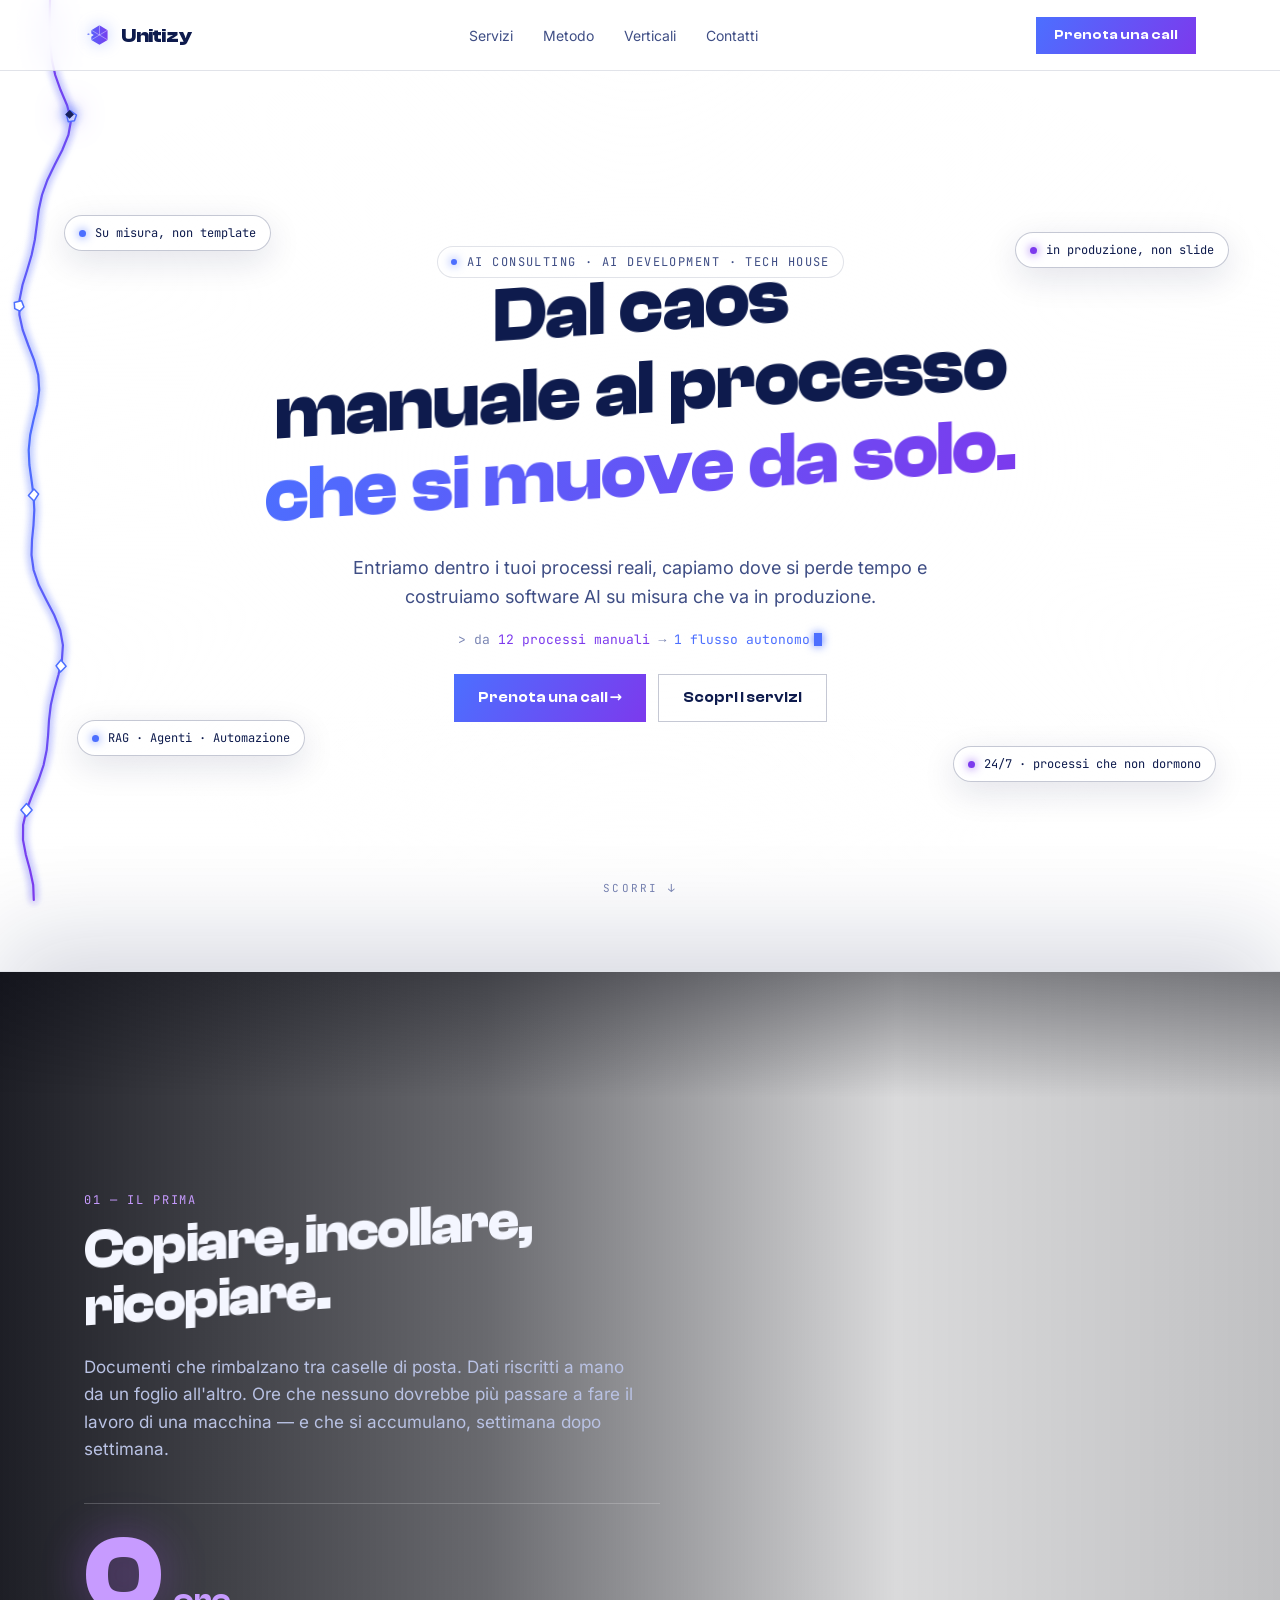
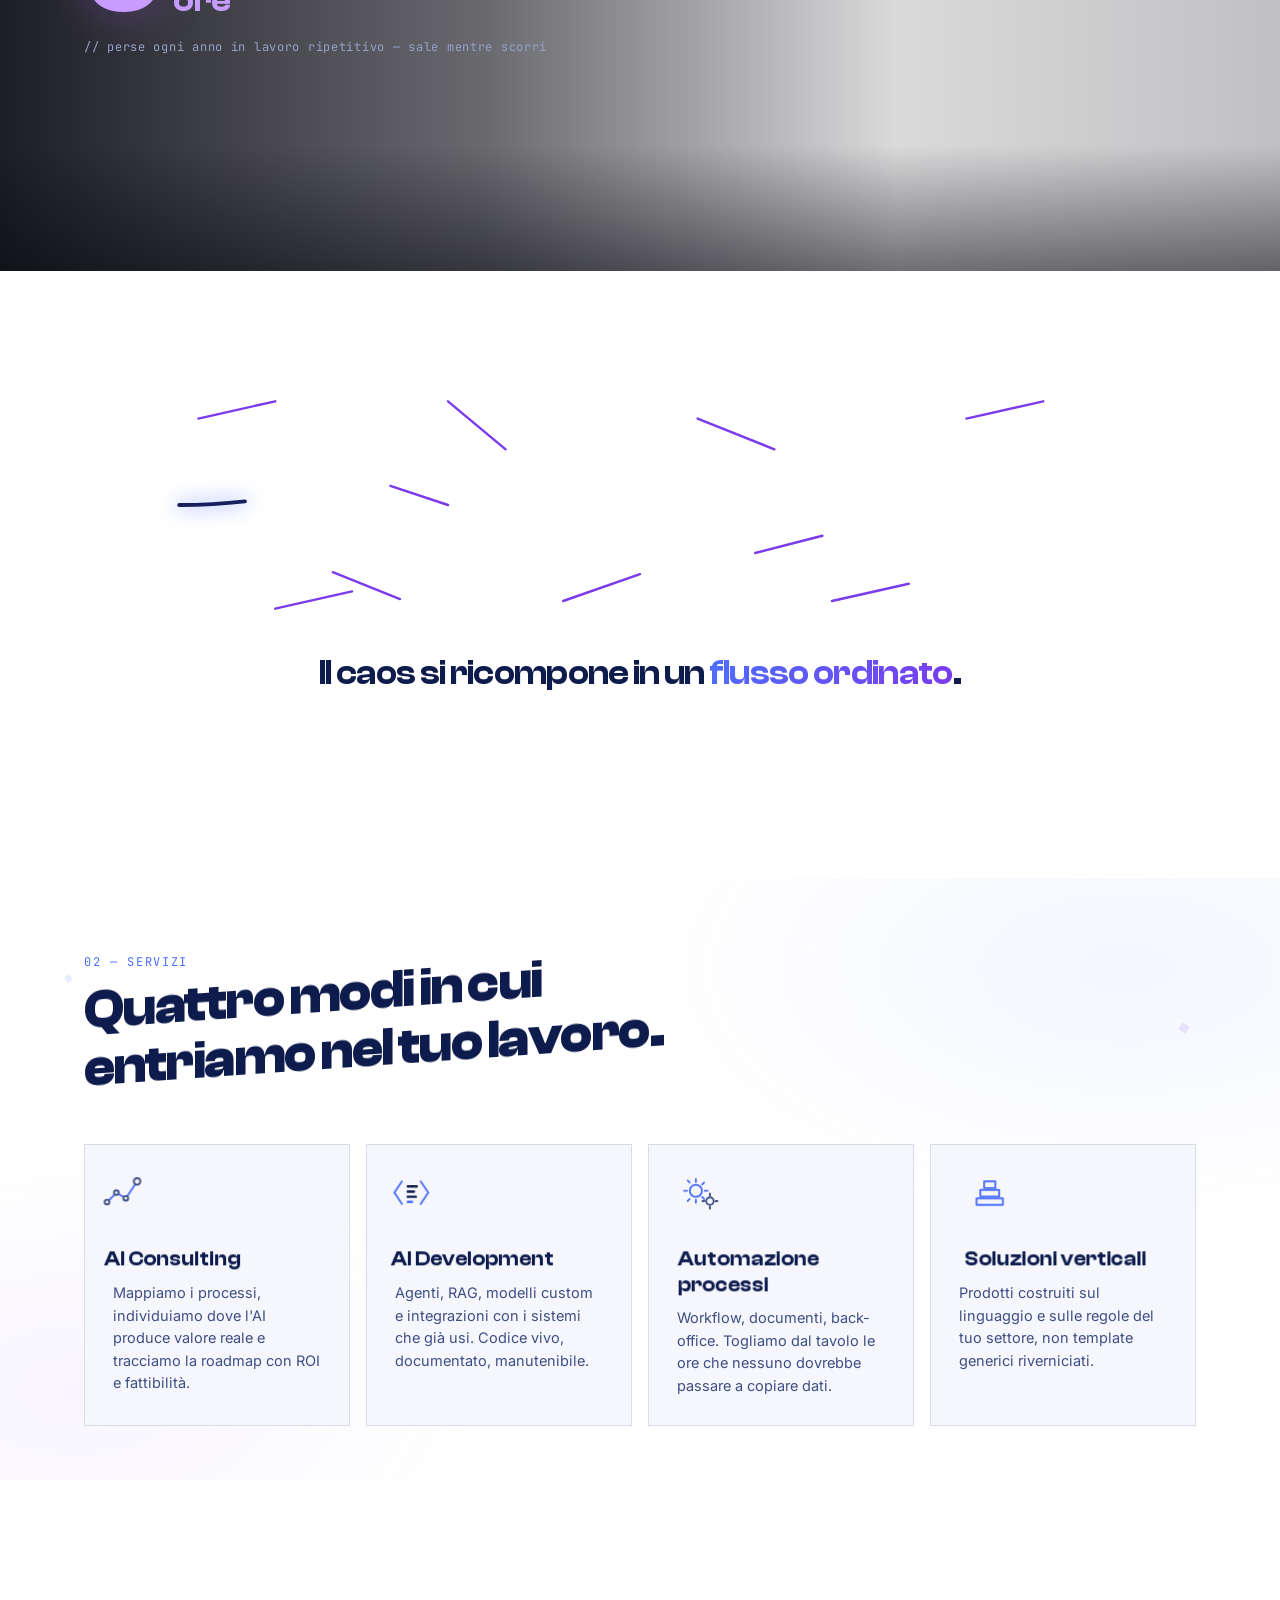
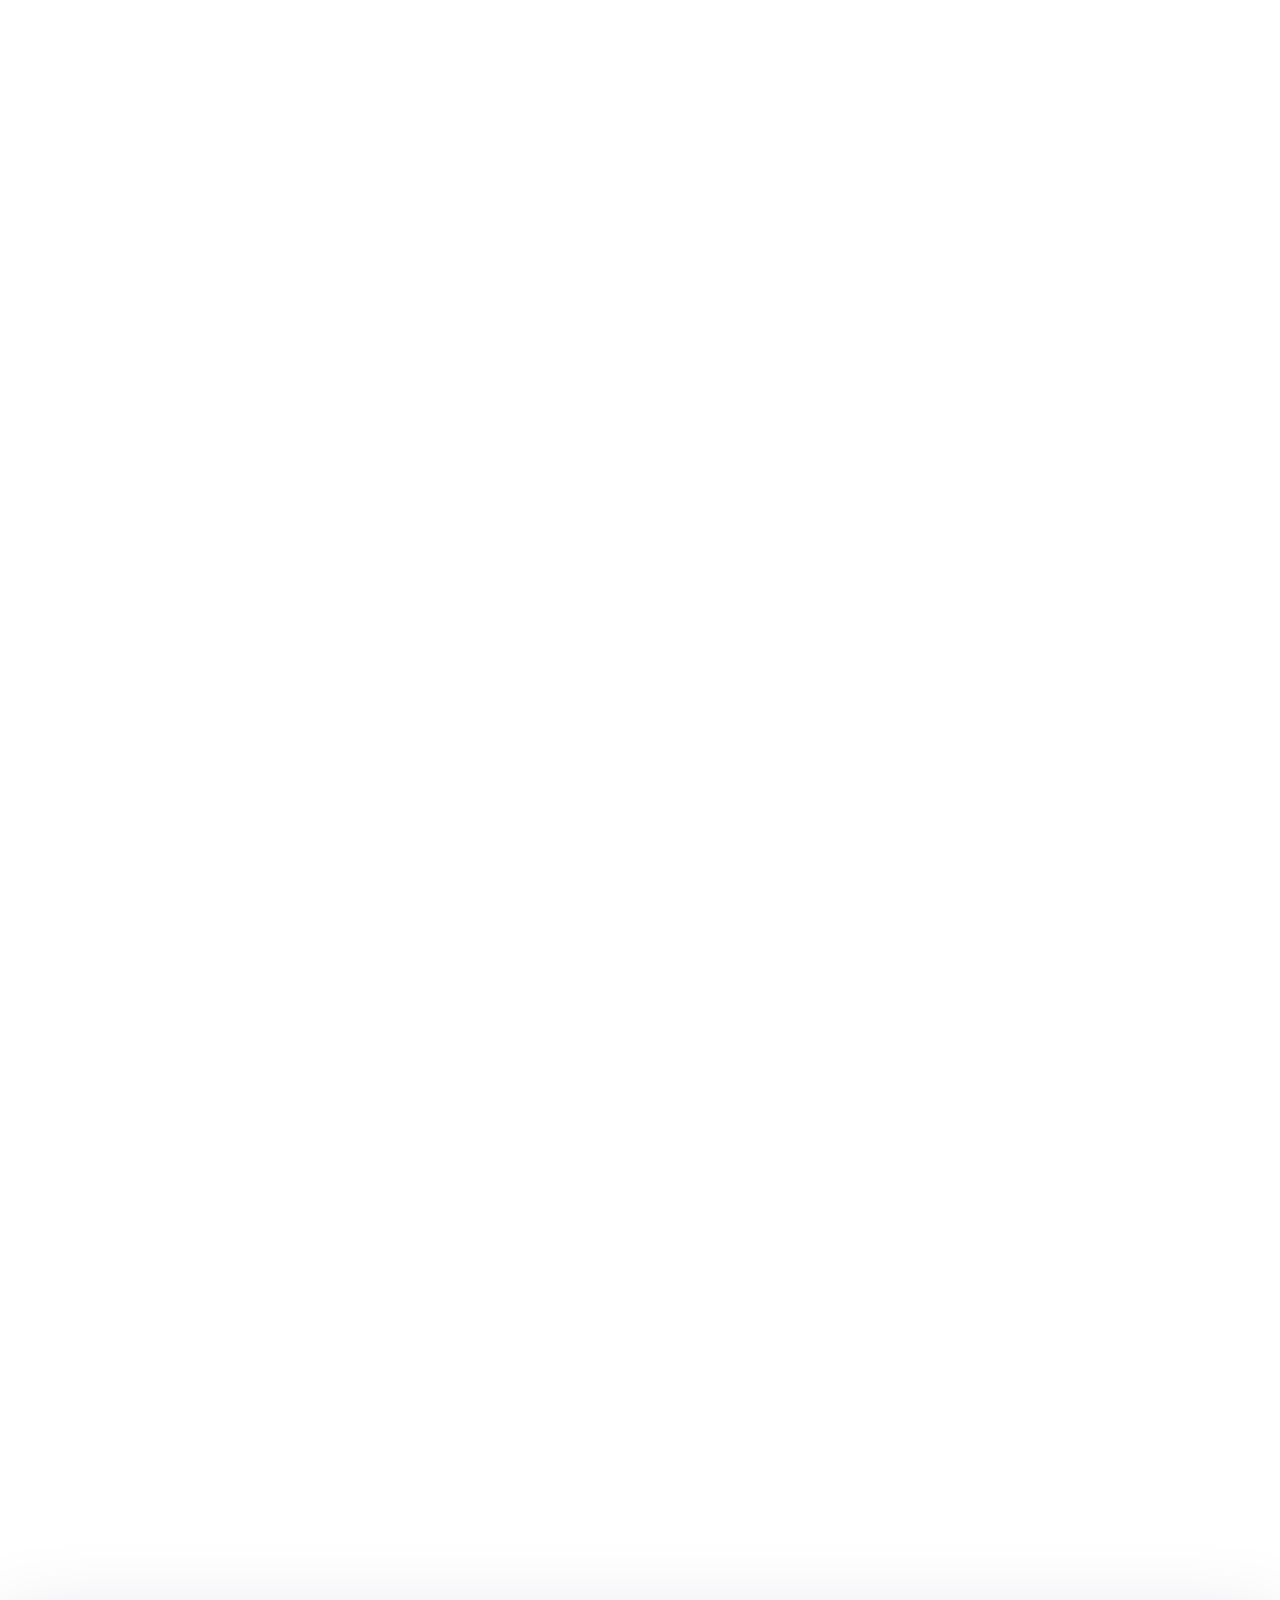
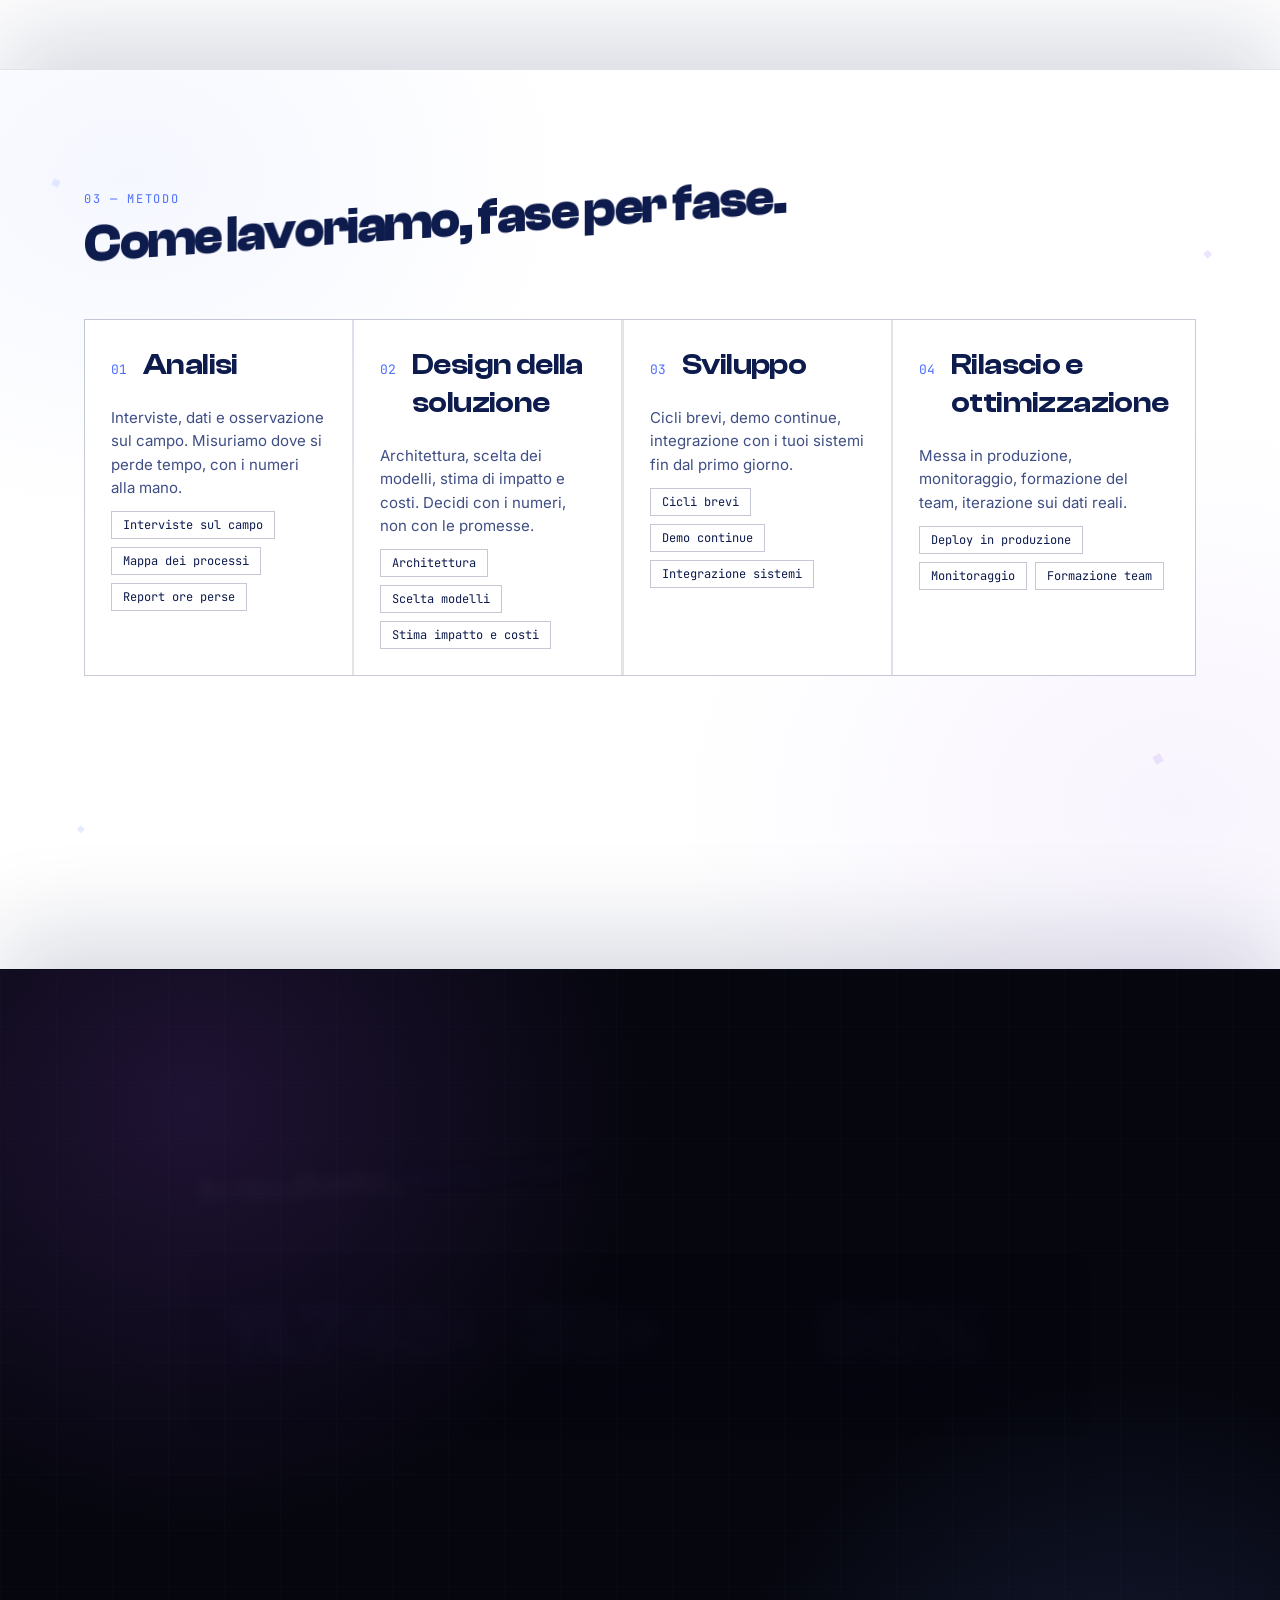
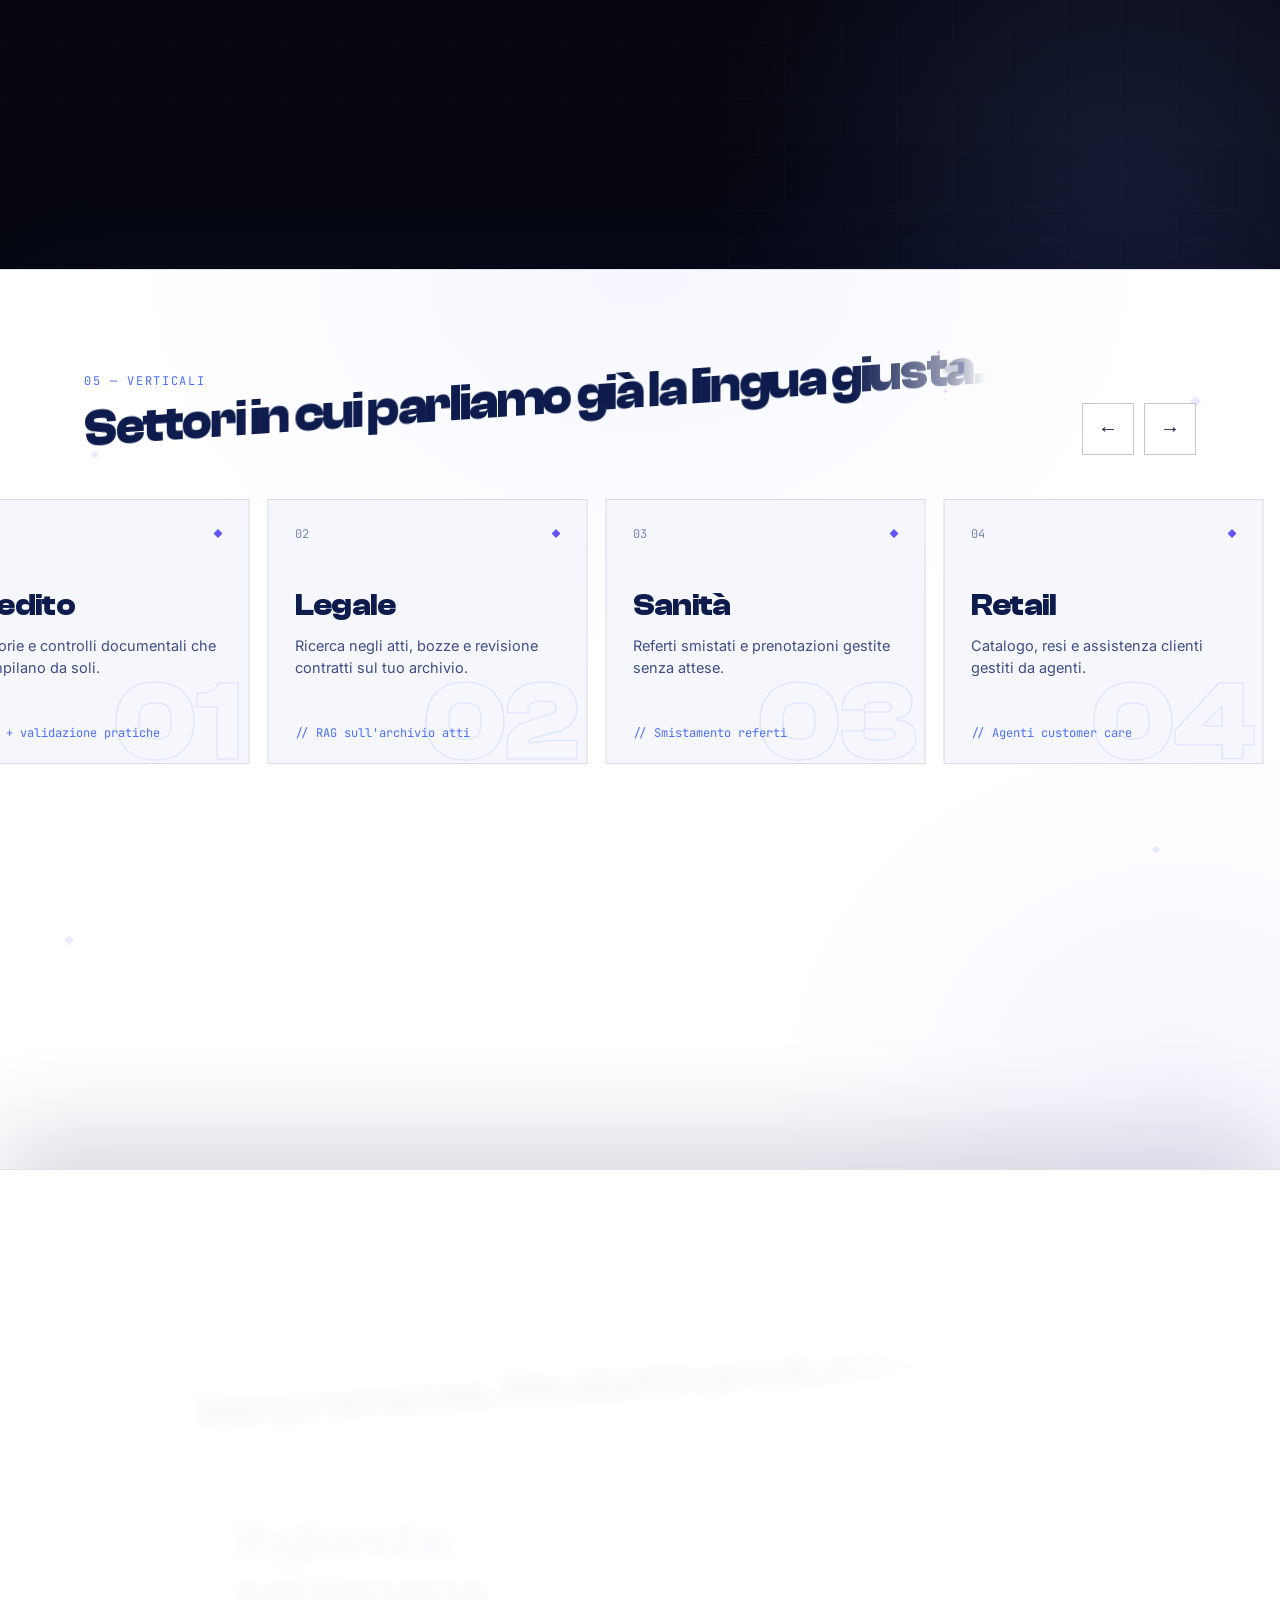
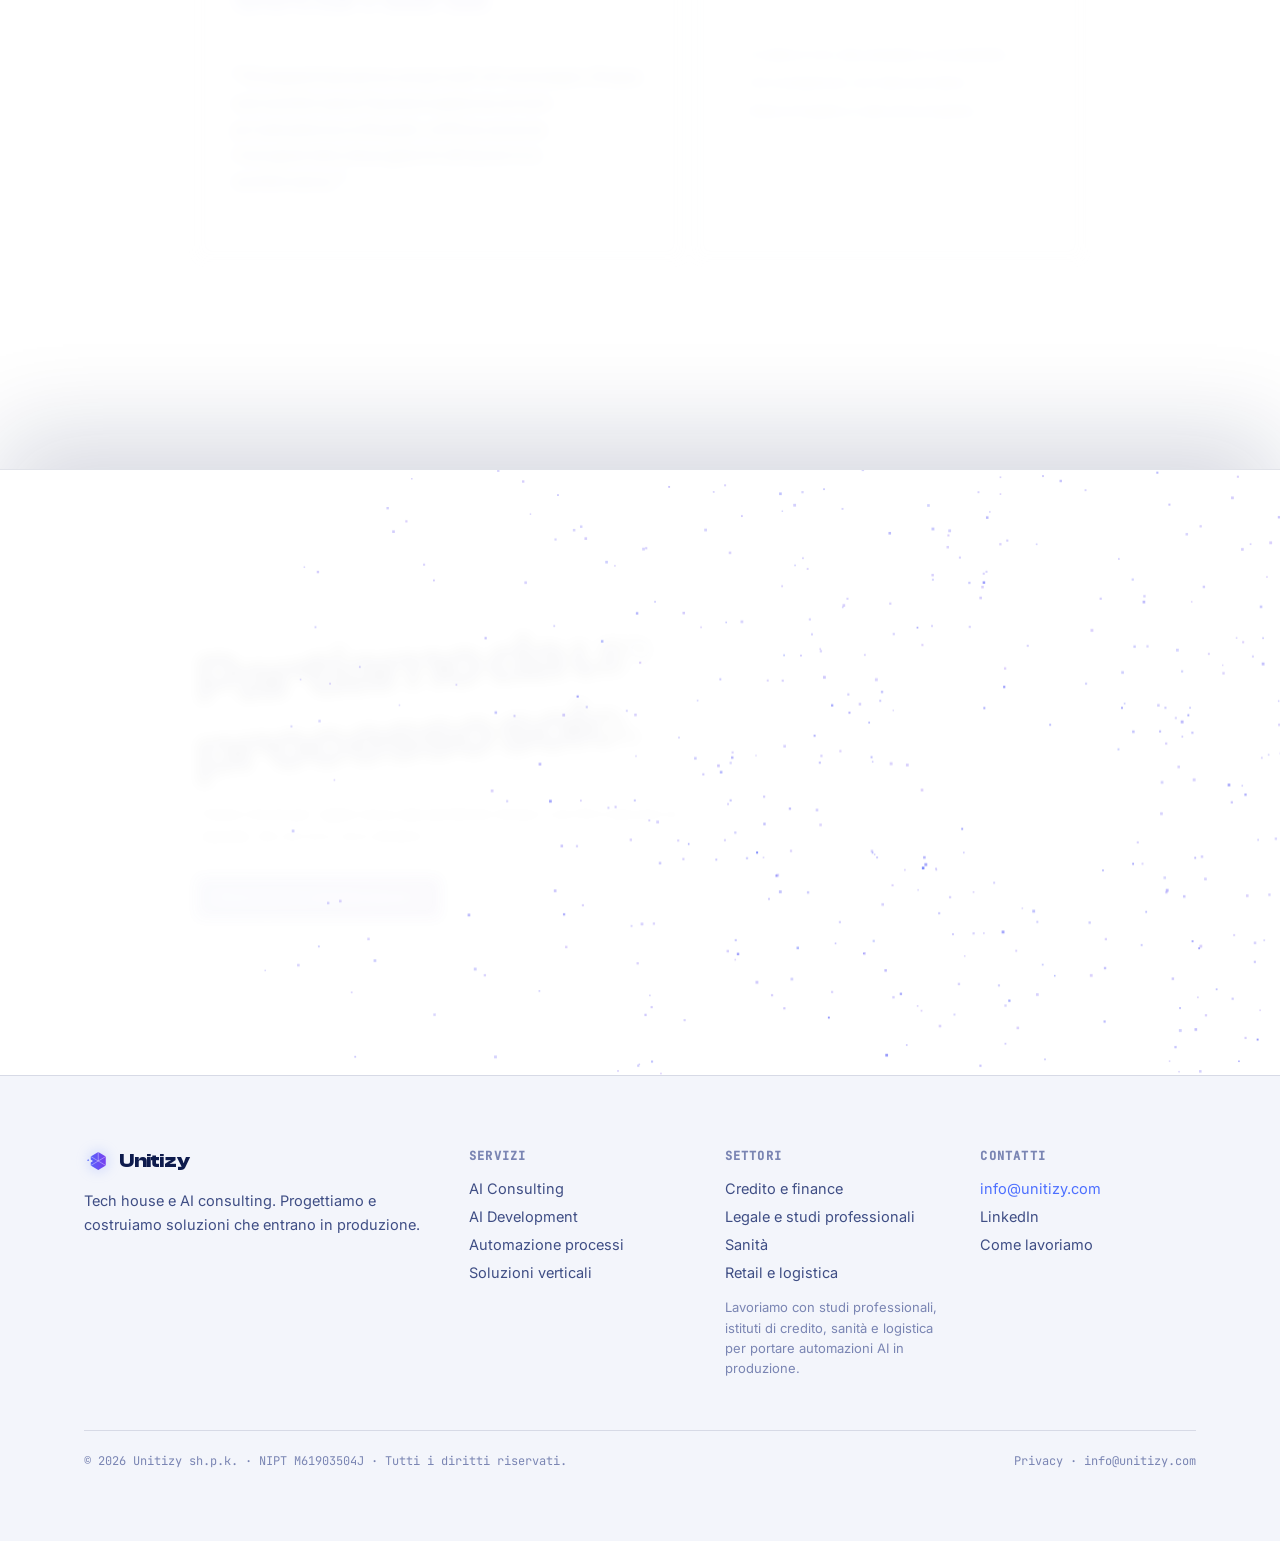
==== commit 307550d7: "Fix sfarfallio del chip 3D su mobile durante lo scroll - Il ResizeObserver rifaceva renderer.setSize" ====
--- a/index.html
+++ b/index.html
@@ -163,7 +163,7 @@
     <path d="M8 30l3.4-2.4 2.6 2.4-3 2.2z" fill="url(#ulg)"/>
   </g>
 </defs></svg>
-<canvas id="u-hero3d" style="position:fixed;inset:0;width:100%;height:100%;z-index:-1"></canvas>
+<canvas id="u-hero3d" style="position:fixed;top:0;left:0;width:100vw;height:100vh;height:100lvh;z-index:-1"></canvas>
 
 <nav style="position:sticky;top:0;z-index:60;backdrop-filter:blur(16px);background:rgba(255,255,255,.74);border-bottom:1px solid var(--line)">
   <div style="max-width:1240px;margin:0 auto;padding:0 clamp(20px,5vw,64px);height:70px;display:flex;align-items:center;justify-content:space-between">
@@ -1344,7 +1344,14 @@
     pulses.forEach(p => mkGlow(p.mesh, 0xffffff, 0.55));
 
     let W = 1, H = 1;
-    const resize = () => { const r = canvas.getBoundingClientRect(); W = Math.max(1, r.width); H = Math.max(1, r.height); renderer.setSize(W, H, false); camera.aspect = W / H; camera.updateProjectionMatrix(); };
+    const resize = () => {
+      const r = canvas.getBoundingClientRect();
+      const w = Math.max(1, r.width), h = Math.max(1, r.height);
+      // su mobile la barra URL fa oscillare l'altezza a ogni scroll: ridimensionare qui = sfarfallio.
+      // Ignora i cambi di sola altezza sotto i 140px (la rotazione schermo cambia anche la larghezza)
+      if (W && Math.abs(w - W) < 2 && Math.abs(h - H) < 140) return;
+      W = w; H = h; renderer.setSize(W, H, false); camera.aspect = W / H; camera.updateProjectionMatrix();
+    };
     resize();
     const ro = new ResizeObserver(resize); ro.observe(canvas); this.cleanups.push(() => ro.disconnect());
 
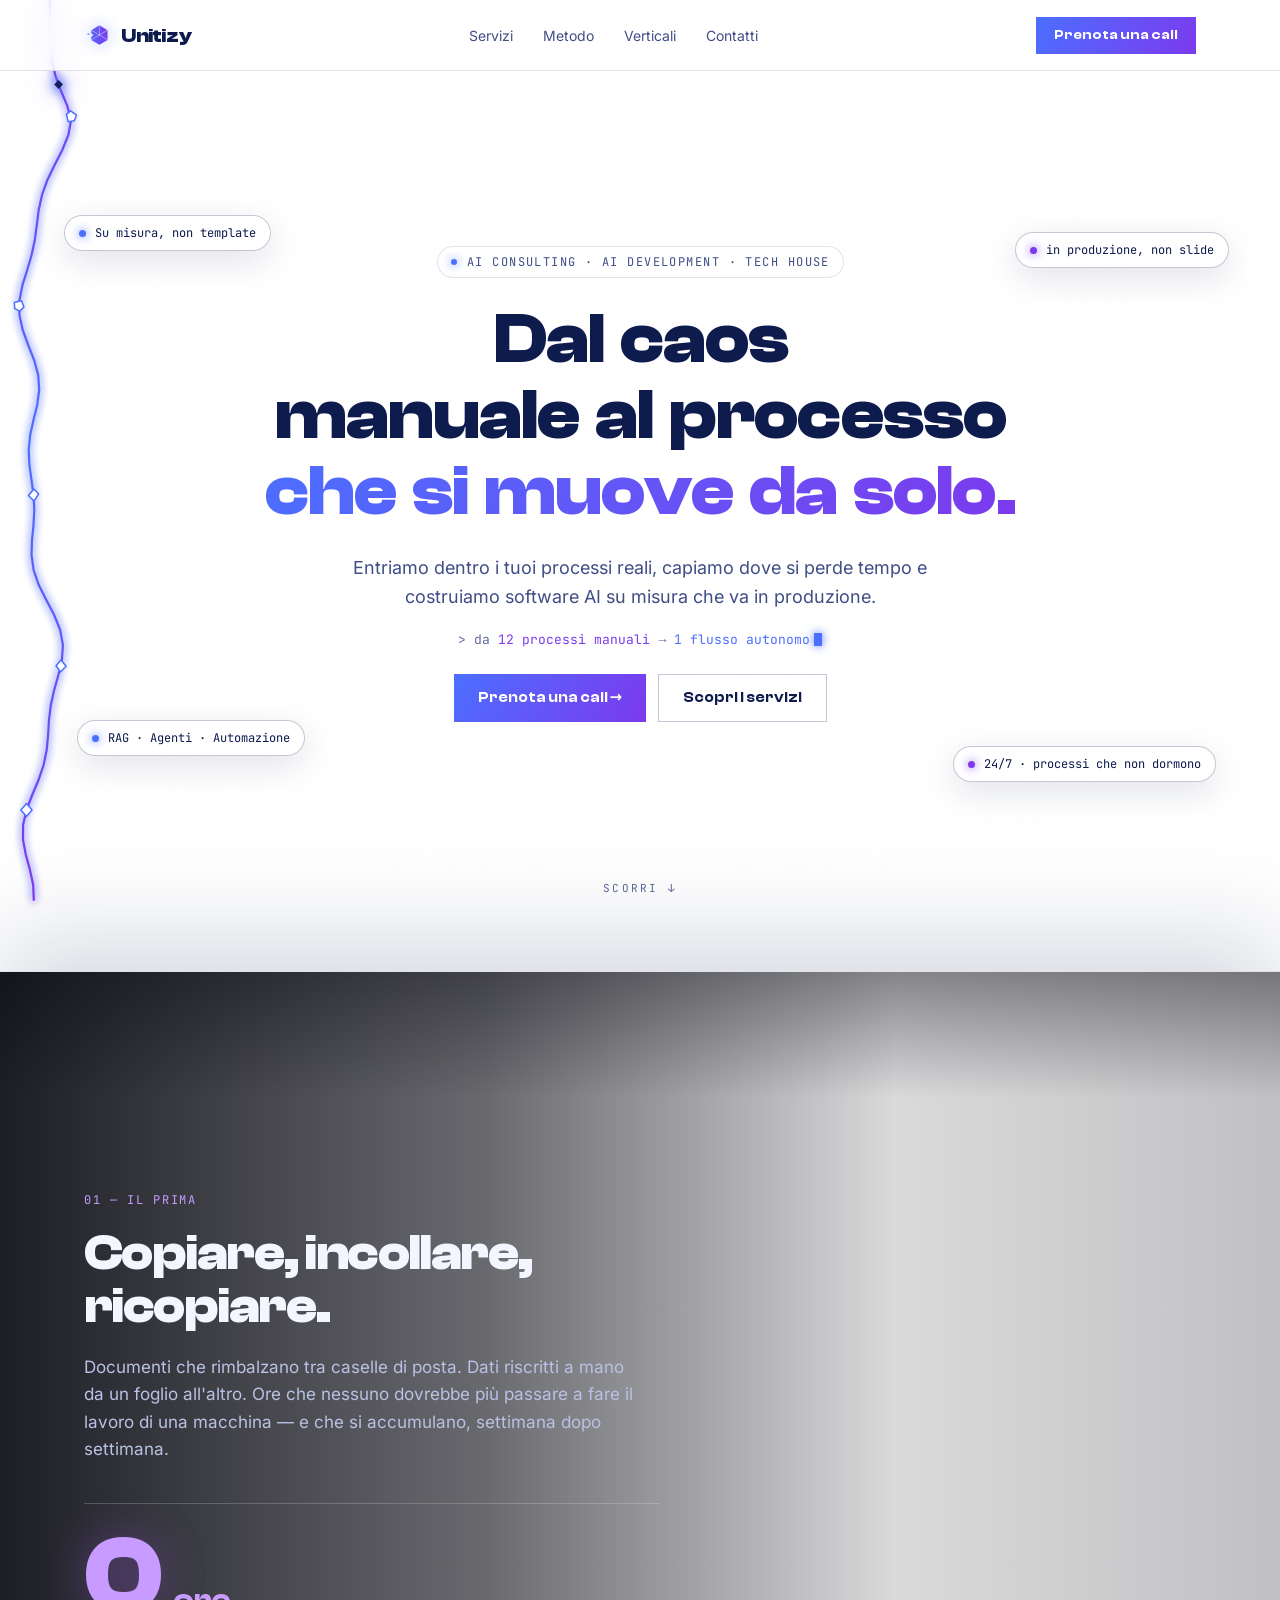
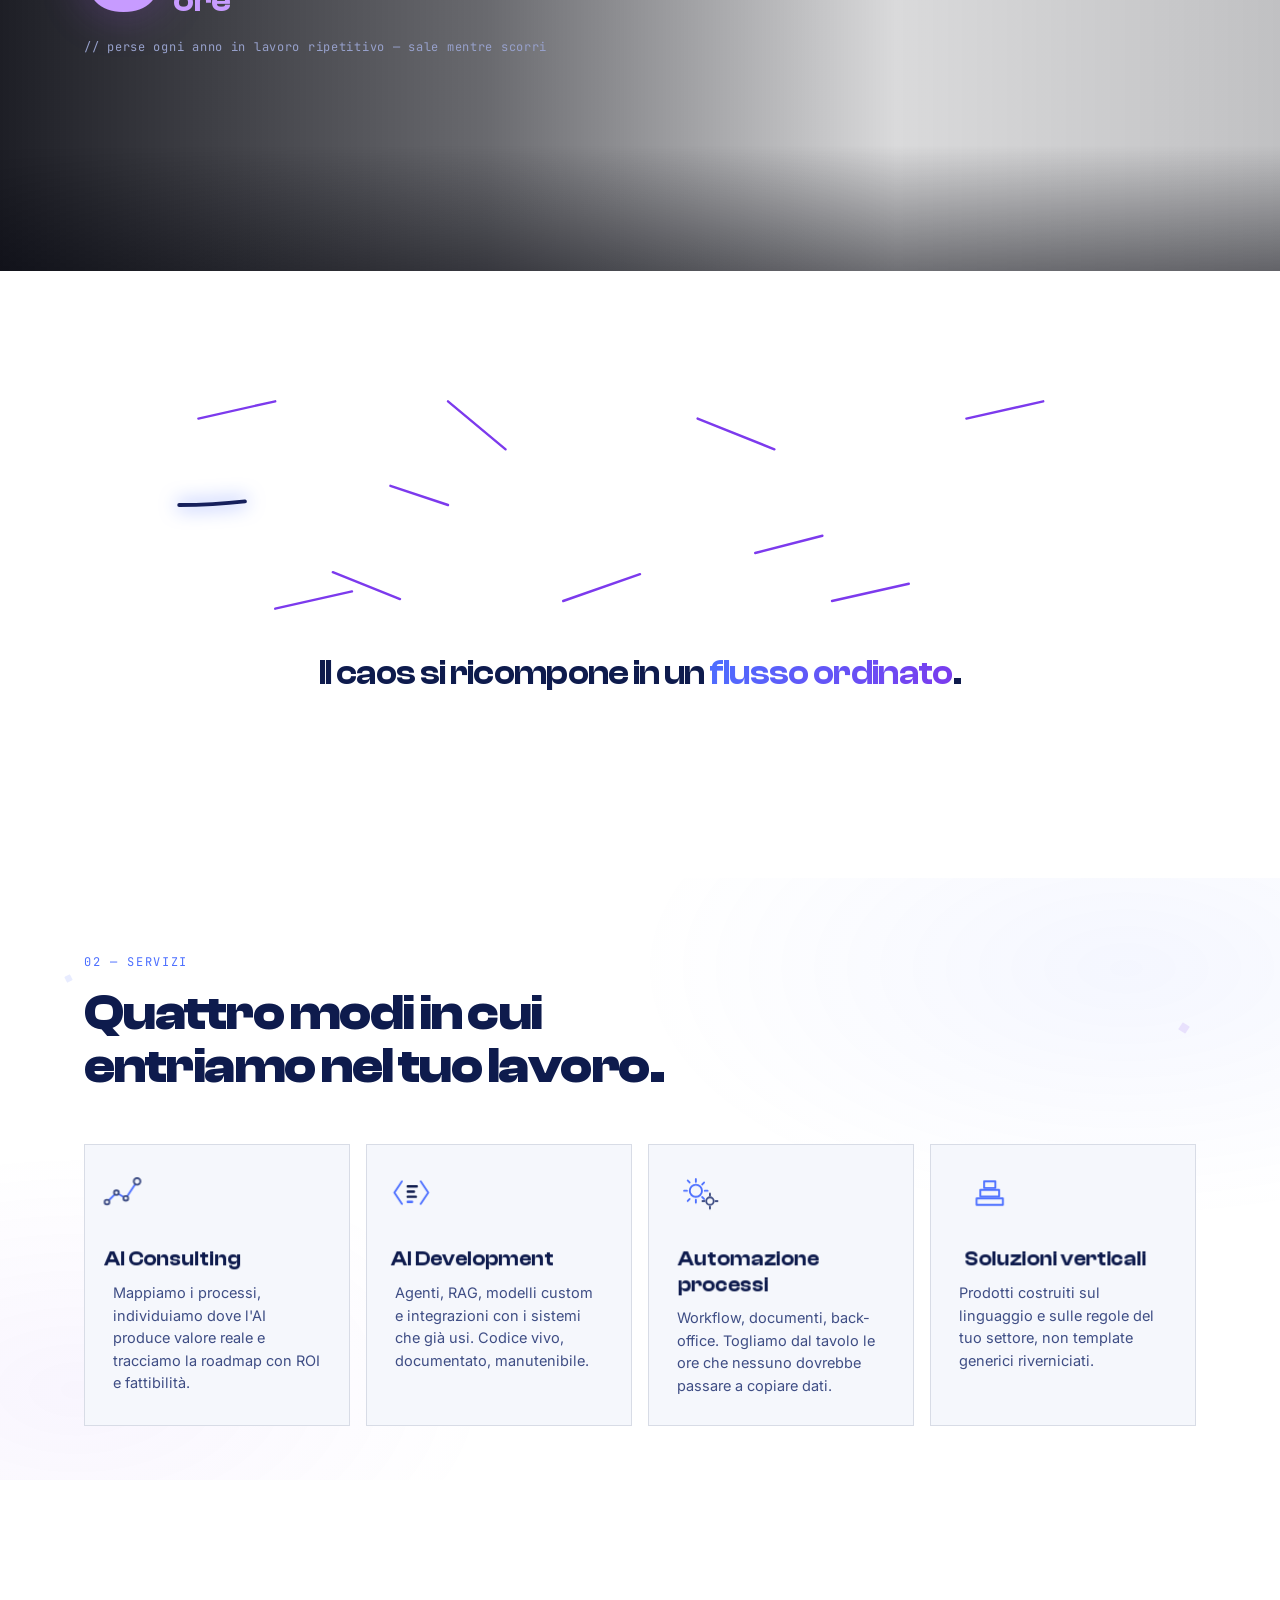
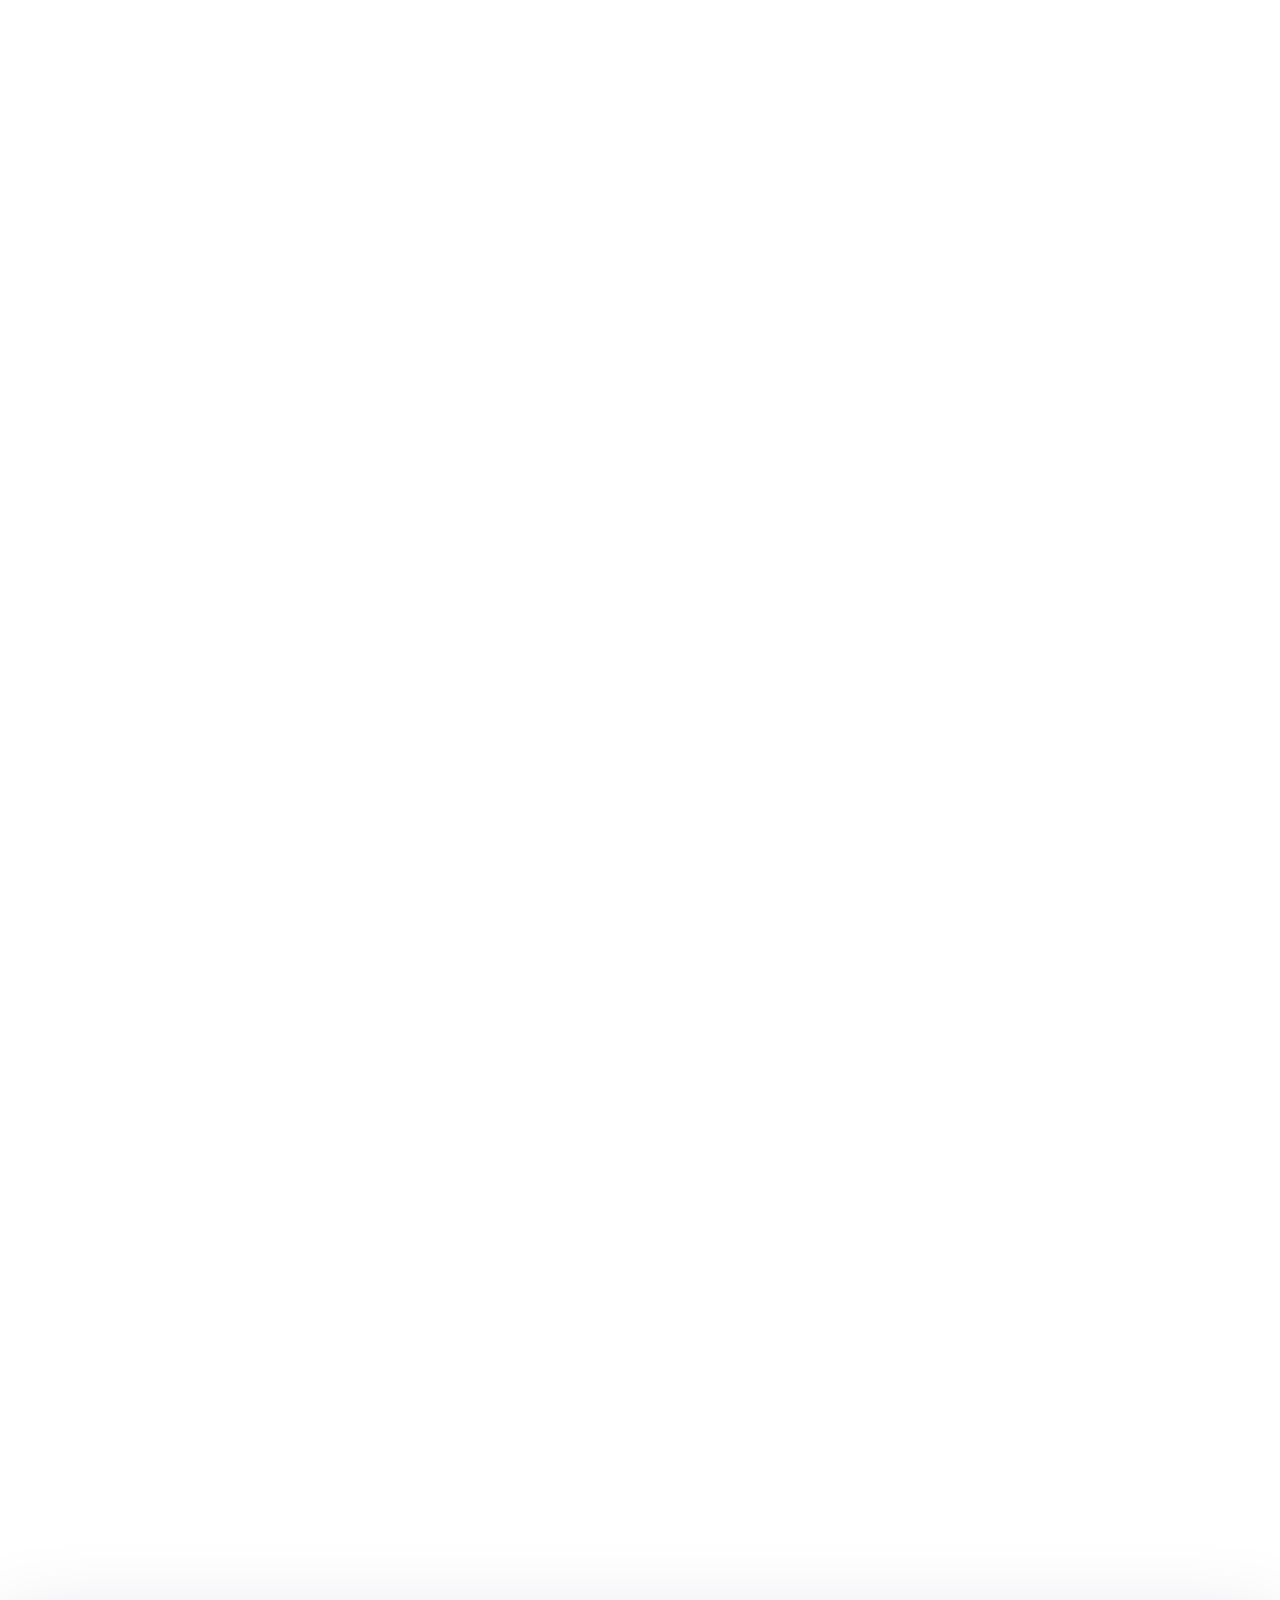
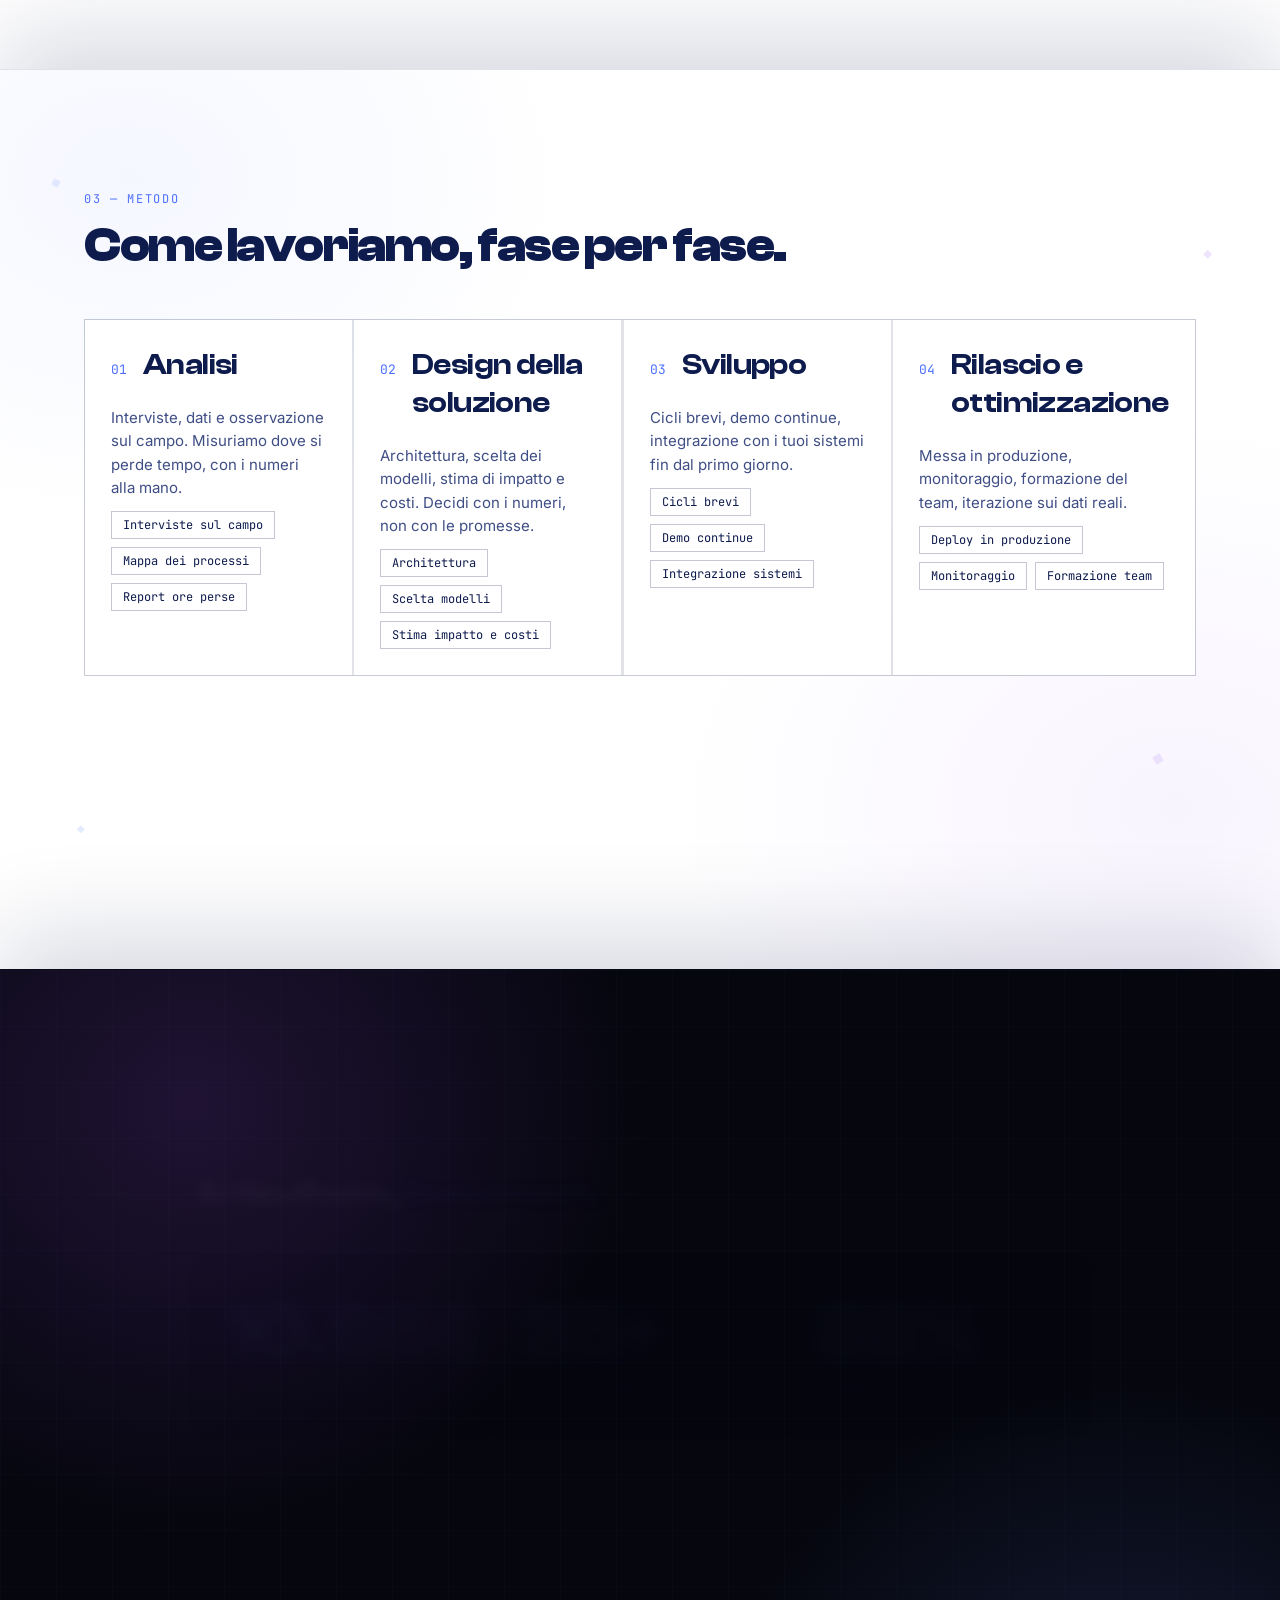
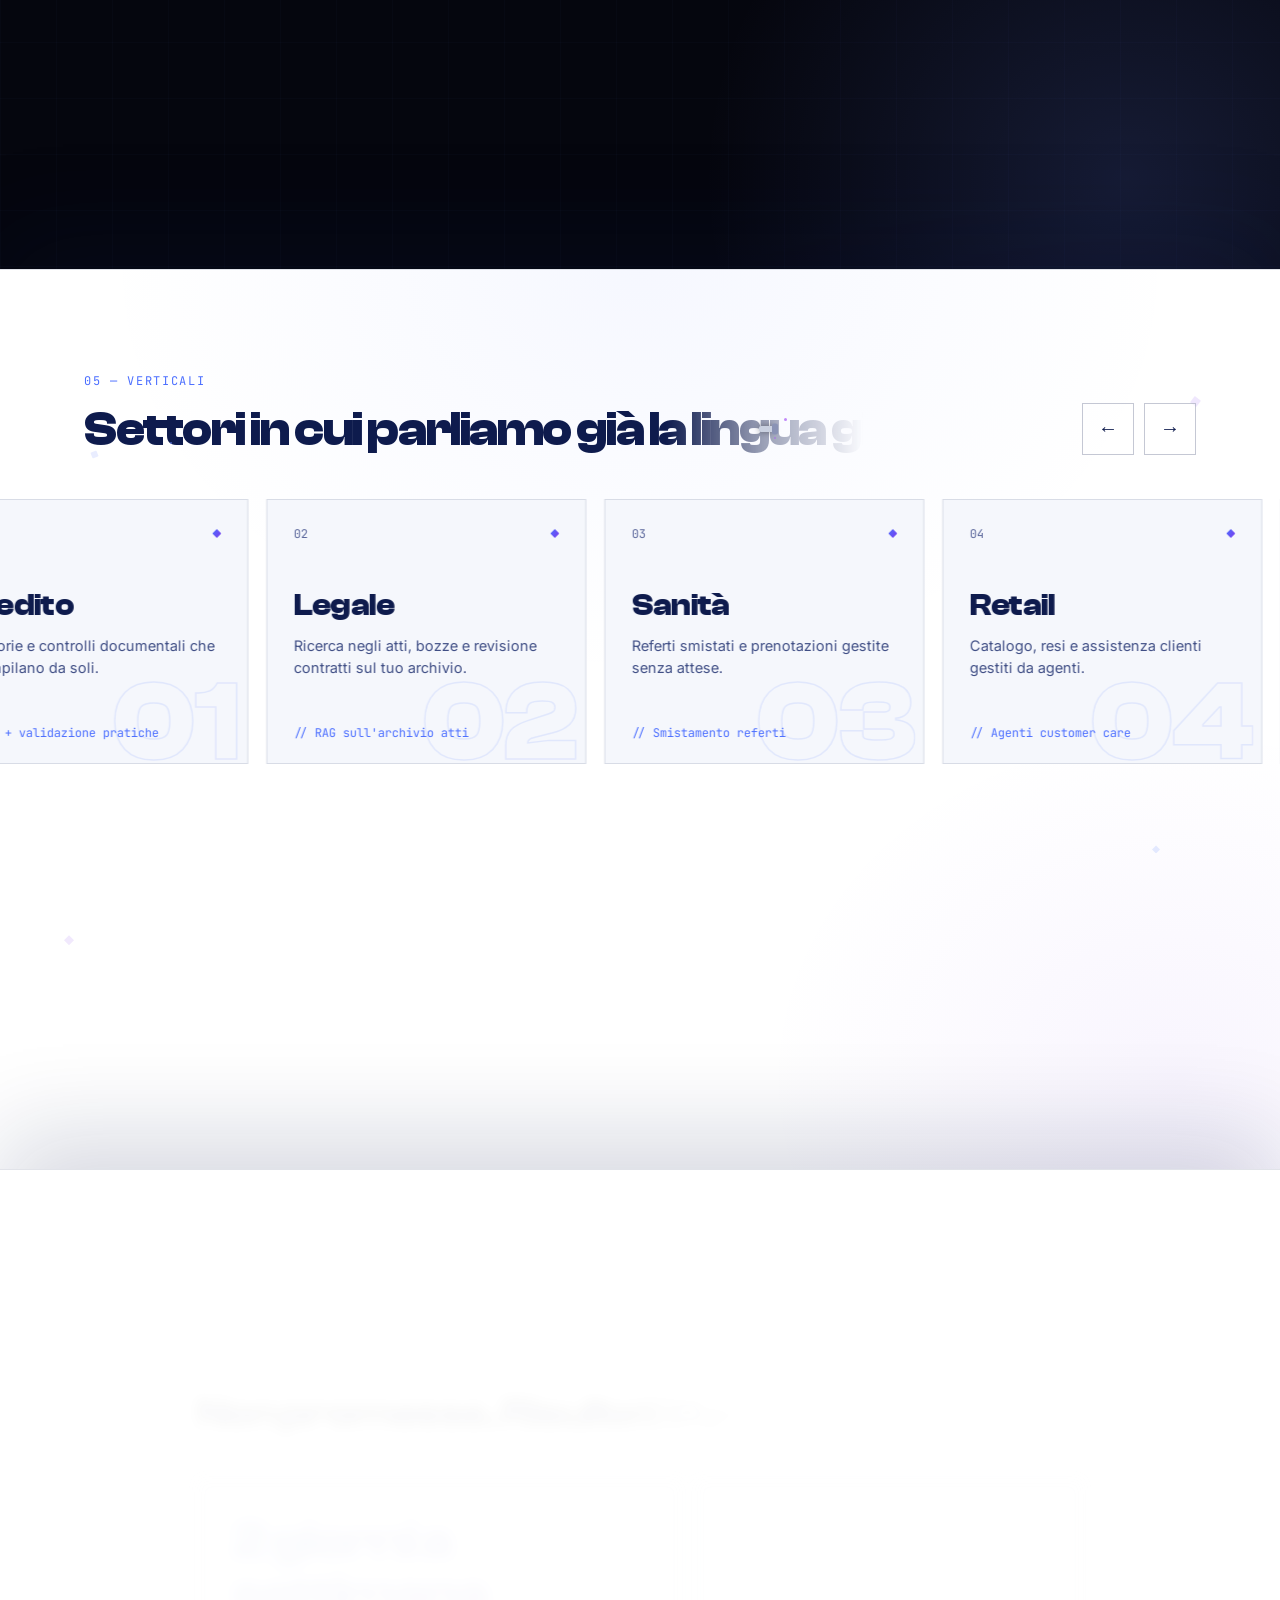
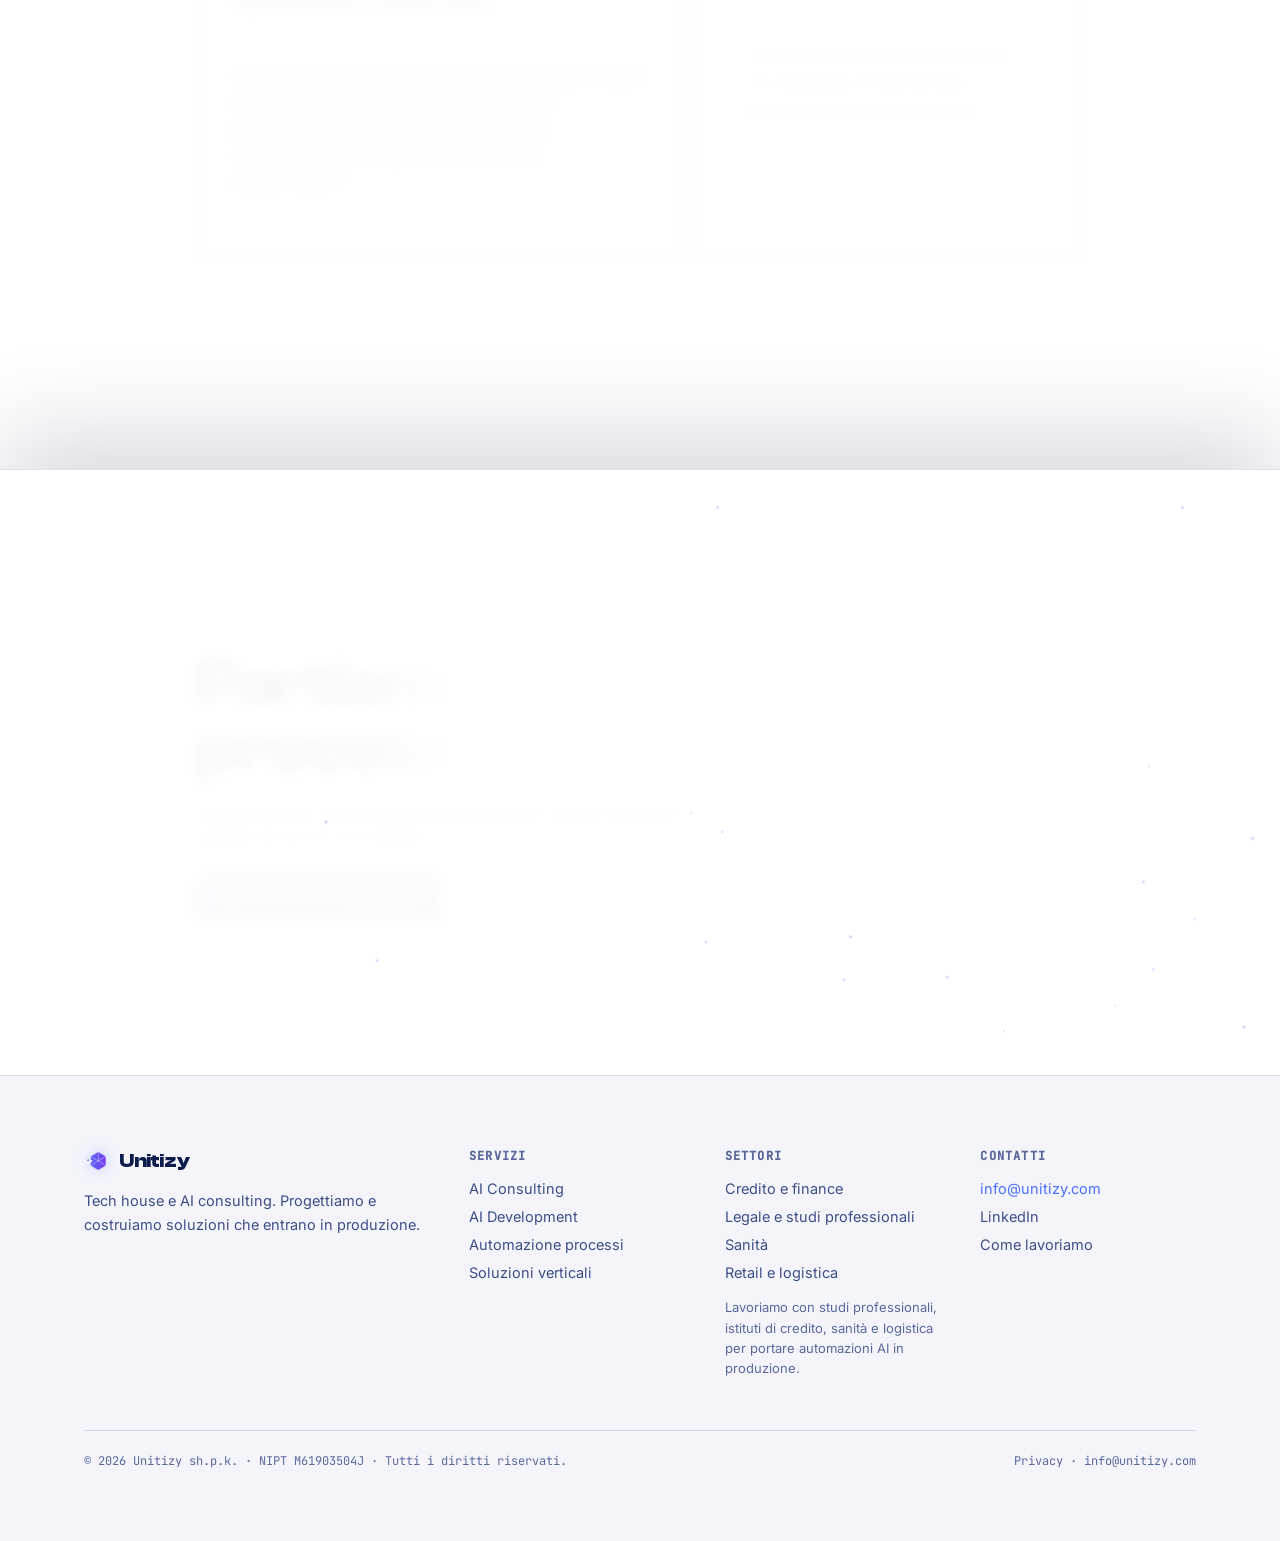
==== commit 09693e6f: "Bonifica completa dei finding della self-review Misura: Lighthouse mobile baseline 40/100 perf (LCP " ====
--- a/index.html
+++ b/index.html
@@ -13,6 +13,7 @@
 <meta property="og:image:width" content="1200">
 <meta property="og:image:height" content="627">
 <meta name="twitter:card" content="summary_large_image">
+<script type="application/ld+json">{"@context":"https://schema.org","@type":"Organization","name":"Unitizy sh.p.k.","url":"https://unitizy.com","email":"info@unitizy.com","vatID":"M61903504J","description":"Tech house di AI consulting e AI development: software AI su misura che entra in produzione.","logo":"https://unitizy.com/assets/brand/marks.svg"}</script>
 <meta name="twitter:image" content="https://unitizy.com/assets/social/unitizy-social-banner-link.png">
 <link rel="icon" href="data:image/svg+xml,%3Csvg xmlns='http://www.w3.org/2000/svg' viewBox='0 0 64 64'%3E%3Cdefs%3E%3ClinearGradient id='g' gradientUnits='userSpaceOnUse' x1='0' y1='32' x2='64' y2='32'%3E%3Cstop offset='0' stop-color='%234C6FFF'/%3E%3Cstop offset='1' stop-color='%237C3AED'/%3E%3C/linearGradient%3E%3C/defs%3E%3Cpath d='M38 8 L58 20 V44 L38 56 L18 44 V36 L24 32 L18 28 V20 Z' fill='url(%23g)'/%3E%3Cpath d='M38 8 V32 M38 32 L18 44 M38 32 L58 44 M38 32 L18 20 M38 32 L58 20' stroke='white' stroke-opacity='.5' stroke-width='2' fill='none'/%3E%3Cpath d='M8 30l3.4-2.4 2.6 2.4-3 2.2z' fill='url(%23g)'/%3E%3C/svg%3E">
 <style>
@@ -30,13 +31,15 @@
 @font-face{font-family:'Clash Display';font-style:normal;font-weight:600;font-display:swap;src:url(vendor/fonts/clash-display-600.woff2) format('woff2')}
 @font-face{font-family:'Clash Display';font-style:normal;font-weight:700;font-display:swap;src:url(vendor/fonts/clash-display-700.woff2) format('woff2')}
 </style>
-<script src="vendor/three-0.152.2.min.js"></script>
-<script src="vendor/lenis-1.1.14.min.js"></script>
+<link rel="preload" href="vendor/fonts/clash-display-700.woff2" as="font" type="font/woff2" crossorigin>
+<link rel="preload" href="vendor/fonts/inter-400.woff2" as="font" type="font/woff2" crossorigin>
+<script src="vendor/three-0.152.2.min.js" defer></script>
+<script src="vendor/lenis-1.1.14.min.js" defer></script>
 <style>
 :root{
   --bg:#FFFFFF; --surface:#F5F7FC; --surface2:#EBEFF9;
   --line:rgba(14,27,77,.12); --line2:rgba(14,27,77,.24);
-  --tx:#0E1B4D; --mut:#3F4E85; --dim:#7A85B3;
+  --tx:#0E1B4D; --mut:#3F4E85; --dim:#5C689C;
   --cy:#4C6FFF; --vi:#7C3AED;
   --grad:linear-gradient(120deg,#4C6FFF 0%,#7C3AED 100%);
   --dsp:'Clash Display','Space Grotesk',system-ui,sans-serif; --bd:'Inter',system-ui,sans-serif; --mo:'JetBrains Mono',ui-monospace,monospace;
@@ -56,7 +59,7 @@
 .u-hl{display:block;position:relative;padding-bottom:.06em}
 .u-hl>span{display:inline-block;opacity:0}
 .u-fade{opacity:0;animation:u-fade .7s var(--ease) forwards}
-.u-fd1{animation-delay:1.2s}.u-fd2{animation-delay:1.4s}.u-fd3{animation-delay:1.6s}
+.u-fd1{animation-delay:1.0s}.u-fd2{animation-delay:1.15s}.u-fd3{animation-delay:1.3s}
 @keyframes u-fade{to{opacity:1}}
 .u-caret{display:inline-block;width:8px;height:1.05em;background:var(--cy);margin-left:4px;vertical-align:-2px;animation:u-blink 1.05s steps(1) infinite;box-shadow:0 0 10px var(--cy)}
 @keyframes u-blink{50%{opacity:0}}
@@ -139,11 +142,12 @@
 }
 .u-burger{display:none}
 @media (max-width:900px){ .u-nav-links{display:none!important} .u-spine{display:none!important} #u-filmbar{display:none!important} .u-burger{display:flex!important} }
-@media (max-width:820px){ .u-hero{grid-template-columns:1fr!important} .u-cards{grid-template-columns:1fr 1fr!important} .u-prima-grid{grid-template-columns:1fr!important} .u-impact{grid-template-columns:1fr!important} #u-hero-info{display:none!important} .u-proofgrid{grid-template-columns:1fr!important} .u-logos{grid-template-columns:repeat(3,1fr)!important} .u-steps{grid-template-columns:repeat(2,1fr)!important} }
-@media (max-width:560px){ .u-logos{grid-template-columns:repeat(2,1fr)!important} .u-steps{grid-template-columns:1fr!important} }
+@media (max-width:820px){ .u-cards{grid-template-columns:1fr 1fr!important} .u-prima-grid{grid-template-columns:1fr!important} .u-impact{grid-template-columns:1fr!important} #u-hero-info{display:none!important} .u-proofgrid{grid-template-columns:1fr!important} .u-steps{grid-template-columns:repeat(2,1fr)!important} }
+@media (max-width:560px){ .u-steps{grid-template-columns:1fr!important} }
 @media (max-width:560px){ .u-cards{grid-template-columns:1fr!important} }
 @media (max-width:720px){ .svc-d{grid-template-columns:1fr!important} }
-.u-cursor-hide, .u-cursor-hide *{cursor:none!important}
+.u-skip{position:absolute;left:8px;top:-60px;z-index:100;background:var(--grad);color:#fff;font-family:var(--dsp);font-weight:600;font-size:14px;padding:10px 18px;transition:top .2s}
+.u-skip:focus{top:8px}
 .hv-tx:hover{color:var(--tx)!important}
 .hv-lift1:hover{box-shadow:0 8px 30px rgba(110,139,255,.45);transform:translateY(-1px)}
 .hv-lift2:hover{box-shadow:0 12px 44px rgba(110,139,255,.5);transform:translateY(-2px)}
@@ -154,6 +158,7 @@
 </head>
 <body>
 <div id="u-root" style="color:var(--tx);font-family:var(--bd);overflow-x:clip">
+<a class="u-skip" href="#servizi">Salta al contenuto</a>
 <svg width="0" height="0" style="position:absolute" aria-hidden="true"><defs>
   <linearGradient id="ulg" gradientUnits="userSpaceOnUse" x1="0" y1="32" x2="64" y2="32"><stop offset="0" stop-color="#4C6FFF"/><stop offset="1" stop-color="#7C3AED"/></linearGradient>
   <!-- glifo compatto del brand: cristallo con breccia e frammento (vedi brand.html) -->
@@ -374,19 +379,7 @@
               <p style="font-size:16px;line-height:1.6;margin:0;color:var(--mut);max-width:40em">Partiamo dai tuoi processi reali, non da slide. In due o tre settimane hai una mappa di dove si perde tempo, quali attività l'AI può togliere dal tavolo e una roadmap con priorità, impatto stimato e rischi. Se in un punto l'AI non serve, te lo diciamo.</p>
             </div>
             <div style="display:flex;flex-direction:column;gap:12px">
-              <div class="sdg" style="border:1px solid var(--line);background:rgba(255,255,255,.88);padding:14px 16px 6px;margin-bottom:8px">
-                <span style="display:block;font-family:var(--mo);font-size:11px;letter-spacing:.1em;text-transform:uppercase;color:var(--dim);margin-bottom:8px">// mappa dei processi → roadmap</span>
-                <svg viewBox="0 0 340 190" fill="none" xmlns="http://www.w3.org/2000/svg" aria-hidden="true">
-                  <defs><linearGradient id="d0gm" x1="0" y1="0" x2="1" y2="0"><stop offset="0" stop-color="#4C6FFF" stop-opacity="0"/><stop offset="1" stop-color="#4C6FFF" stop-opacity=".16"/></linearGradient></defs>
-                  <g style="stroke:rgba(14,27,77,.15)" stroke-width="1.2"><path d="M40 128L96 58M96 58L150 132M150 132L206 84M206 84L262 138M262 138L306 62M96 58L206 84M150 132L262 138"/></g>
-                  <g style="fill:#CBD4EE"><circle cx="40" cy="128" r="4"/><circle cx="150" cy="132" r="4"/><circle cx="262" cy="138" r="4"/></g>
-                  <g class="d-scan"><rect x="8" y="16" width="12" height="126" fill="url(#d0gm)"/><rect x="20" y="16" width="1.5" height="126" style="fill:rgba(76,111,255,.55)"/></g>
-                  <g class="d-pop" style="animation-delay:.3s"><circle cx="96" cy="58" r="7" style="stroke:#4C6FFF" stroke-width="2"/><circle cx="96" cy="58" r="3" style="fill:#4C6FFF"/><text x="110" y="50" font-size="10" style="fill:#3F4E85">P1 · ordini</text></g>
-                  <g class="d-pop" style="animation-delay:.65s"><circle cx="206" cy="84" r="7" style="stroke:#7C3AED" stroke-width="2"/><circle cx="206" cy="84" r="3" style="fill:#7C3AED"/><text x="220" y="78" font-size="10" style="fill:#3F4E85">P2 · fatture</text></g>
-                  <g class="d-pop" style="animation-delay:1s"><circle cx="306" cy="62" r="7" style="stroke:#4C6FFF" stroke-width="2"/><circle cx="306" cy="62" r="3" style="fill:#4C6FFF"/><text x="246" y="46" font-size="10" style="fill:#3F4E85">P3 · report</text></g>
-                  <g class="d-pop" style="animation-delay:1.35s"><path class="d-flow" d="M20 168H296" style="stroke:#4C6FFF" stroke-width="1.6"/><path d="M306 168l-9-4.5v9z" style="fill:#4C6FFF"/><text x="20" y="158" font-size="9" style="fill:#7A85B3">ROADMAP · PRIORITÀ · ROI</text></g>
-                </svg>
-              </div>
+              <div class="sdg" data-clone style="margin-bottom:8px"></div>
               <span style="font-family:var(--mo);font-size:12px;letter-spacing:.1em;text-transform:uppercase;color:var(--dim);margin-bottom:2px">Cosa ricevi</span>
               <div style="display:flex;align-items:flex-start;gap:11px"><span style="flex:none;margin-top:6px;width:8px;height:8px;background:var(--grad);clip-path:polygon(50% 0,100% 50%,50% 100%,0 50%)"></span><span style="font-size:15px;line-height:1.4;color:var(--tx)">Mappa dei processi sul campo</span></div>
               <div style="display:flex;align-items:flex-start;gap:11px"><span style="flex:none;margin-top:6px;width:8px;height:8px;background:var(--grad);clip-path:polygon(50% 0,100% 50%,50% 100%,0 50%)"></span><span style="font-size:15px;line-height:1.4;color:var(--tx)">Casi d'uso prioritizzati</span></div>
@@ -400,20 +393,7 @@
               <p style="font-size:16px;line-height:1.6;margin:0;color:var(--mut);max-width:40em">Agenti, sistemi RAG, modelli custom e integrazioni con i software che già usi. Lavoriamo a cicli brevi con demo continue, così vedi il sistema crescere passo dopo passo. Il codice è vivo: documentato, testato e in continua evoluzione, senza scatole nere.</p>
             </div>
             <div style="display:flex;flex-direction:column;gap:12px">
-              <div class="sdg" style="border:1px solid var(--line);background:rgba(255,255,255,.88);padding:14px 16px 6px;margin-bottom:8px">
-                <span style="display:block;font-family:var(--mo);font-size:11px;letter-spacing:.1em;text-transform:uppercase;color:var(--dim);margin-bottom:8px">// dai tuoi documenti alla risposta</span>
-                <svg viewBox="0 0 340 190" fill="none" xmlns="http://www.w3.org/2000/svg" aria-hidden="true">
-                  <path class="d-flow" d="M74 78H124" style="stroke:#4C6FFF" stroke-width="1.5"/>
-                  <path class="d-flow" d="M172 78H204" style="stroke:#4C6FFF" stroke-width="1.5"/>
-                  <path class="d-flow" d="M252 78H274" style="stroke:#7C3AED" stroke-width="1.5"/>
-                  <g class="d-pop" style="animation-delay:.3s"><rect x="22" y="66" width="34" height="44" style="stroke:#3F4E85;fill:#fff" stroke-width="1.5"/><rect x="28" y="60" width="34" height="44" style="stroke:#3F4E85;fill:#fff" stroke-width="1.5"/><rect x="34" y="54" width="34" height="44" style="stroke:#4C6FFF;fill:#fff" stroke-width="1.5"/><path d="M40 66h22M40 74h22M40 82h14" style="stroke:#CBD4EE" stroke-width="1.5"/><text x="22" y="130" font-size="9" style="fill:#7A85B3">I TUOI DATI</text></g>
-                  <g class="d-pop" style="animation-delay:.55s"><rect x="126" y="58" width="44" height="40" style="stroke:#3F4E85" stroke-width="1.5"/><path d="M148 58v40M126 78h44" style="stroke:#CBD4EE" stroke-width="1.2"/><text x="126" y="120" font-size="9" style="fill:#7A85B3">INDICE</text></g>
-                  <g class="d-pop" style="animation-delay:.8s"><circle class="d-pulse" cx="228" cy="78" r="20" style="stroke:#7C3AED" stroke-width="2"/><circle cx="228" cy="78" r="8" style="fill:rgba(124,58,237,.16);stroke:#7C3AED" stroke-width="1.5"/><text x="210" y="120" font-size="9" style="fill:#7A85B3">AGENTE</text></g>
-                  <g class="d-pop" style="animation-delay:1.05s"><rect x="276" y="60" width="48" height="32" style="stroke:#4C6FFF;fill:rgba(76,111,255,.07)" stroke-width="1.5"/><path d="M286 92v9l9-9" style="stroke:#4C6FFF;fill:none" stroke-width="1.5"/><path d="M286 71h28M286 80h18" style="stroke:#4C6FFF" stroke-width="1.5"/><text x="270" y="120" font-size="9" style="fill:#7A85B3">RISPOSTA</text></g>
-                  <circle class="d-trav" r="3.5" style="fill:#4C6FFF;offset-path:path('M74 78 H322');offset-rotate:0deg"/>
-                  <g class="d-pop" style="animation-delay:1.3s"><text x="22" y="170" font-size="9" style="fill:#7A85B3">CICLI BREVI · DEMO CONTINUE · CODICE VIVO</text></g>
-                </svg>
-              </div>
+              <div class="sdg" data-clone style="margin-bottom:8px"></div>
               <span style="font-family:var(--mo);font-size:12px;letter-spacing:.1em;text-transform:uppercase;color:var(--dim);margin-bottom:2px">Cosa ricevi</span>
               <div style="display:flex;align-items:flex-start;gap:11px"><span style="flex:none;margin-top:6px;width:8px;height:8px;background:var(--grad);clip-path:polygon(50% 0,100% 50%,50% 100%,0 50%)"></span><span style="font-size:15px;line-height:1.4;color:var(--tx)">Agenti e RAG sui tuoi documenti</span></div>
               <div style="display:flex;align-items:flex-start;gap:11px"><span style="flex:none;margin-top:6px;width:8px;height:8px;background:var(--grad);clip-path:polygon(50% 0,100% 50%,50% 100%,0 50%)"></span><span style="font-size:15px;line-height:1.4;color:var(--tx)">Integrazioni con i tuoi sistemi</span></div>
@@ -427,21 +407,7 @@
               <p style="font-size:16px;line-height:1.6;margin:0;color:var(--mut);max-width:40em">Prendiamo i flussi manuali — documenti che rimbalzano tra le mail, dati ricopiati a mano, controlli di back-office — e li rendiamo automatici da un capo all'altro, con supervisione umana dove i numeri contano. Il tuo team torna a fare il lavoro che conta davvero.</p>
             </div>
             <div style="display:flex;flex-direction:column;gap:12px">
-              <div class="sdg" style="border:1px solid var(--line);background:rgba(255,255,255,.88);padding:14px 16px 6px;margin-bottom:8px">
-                <span style="display:block;font-family:var(--mo);font-size:11px;letter-spacing:.1em;text-transform:uppercase;color:var(--dim);margin-bottom:8px">// il flusso, da un capo all'altro</span>
-                <svg viewBox="0 0 340 190" fill="none" xmlns="http://www.w3.org/2000/svg" aria-hidden="true">
-                  <path class="d-flow" d="M80 88H104" style="stroke:#4C6FFF" stroke-width="1.5"/>
-                  <path class="d-flow" d="M166 88H190" style="stroke:#4C6FFF" stroke-width="1.5"/>
-                  <path class="d-flow" d="M252 88H276" style="stroke:#4C6FFF" stroke-width="1.5"/>
-                  <g class="d-pop" style="animation-delay:.3s"><rect x="22" y="70" width="58" height="36" style="stroke:#3F4E85" stroke-width="1.5"/><text x="36" y="92" font-size="9" style="fill:#3F4E85">EMAIL</text></g>
-                  <g class="d-pop" style="animation-delay:.5s"><rect x="106" y="70" width="58" height="36" style="stroke:#3F4E85" stroke-width="1.5"/><text x="126" y="92" font-size="9" style="fill:#3F4E85">OCR</text></g>
-                  <g class="d-pop" style="animation-delay:.7s"><rect x="192" y="70" width="58" height="36" style="stroke:#3F4E85" stroke-width="1.5"/><text x="201" y="92" font-size="9" style="fill:#3F4E85">DATI OK</text></g>
-                  <g class="d-pop" style="animation-delay:.9s"><rect x="278" y="70" width="46" height="36" style="stroke:#4C6FFF;fill:rgba(76,111,255,.08)" stroke-width="1.5"/><path d="M292 88l6 6 11-13" style="stroke:#4C6FFF;fill:none" stroke-width="2"/></g>
-                  <g class="d-pop" style="animation-delay:1.1s"><rect x="214" y="20" width="14" height="14" transform="rotate(45 221 27)" style="stroke:#7C3AED" stroke-width="1.5"/><path d="M221 40V68" style="stroke:#7C3AED" stroke-width="1.2" stroke-dasharray="3 4"/><text x="238" y="31" font-size="9" style="fill:#7A85B3">CONTROLLO UMANO</text></g>
-                  <rect class="d-trav" x="-5" y="-7" width="10" height="14" style="fill:#fff;stroke:#4C6FFF;offset-path:path('M80 88 H278');offset-rotate:0deg" stroke-width="1.5"/>
-                  <g class="d-pop" style="animation-delay:1.3s"><text x="22" y="166" font-size="9" style="fill:#7A85B3">DA UN CAPO ALL'ALTRO · 24/7</text></g>
-                </svg>
-              </div>
+              <div class="sdg" data-clone style="margin-bottom:8px"></div>
               <span style="font-family:var(--mo);font-size:12px;letter-spacing:.1em;text-transform:uppercase;color:var(--dim);margin-bottom:2px">Cosa ricevi</span>
               <div style="display:flex;align-items:flex-start;gap:11px"><span style="flex:none;margin-top:6px;width:8px;height:8px;background:var(--grad);clip-path:polygon(50% 0,100% 50%,50% 100%,0 50%)"></span><span style="font-size:15px;line-height:1.4;color:var(--tx)">Documenti e OCR automatici</span></div>
               <div style="display:flex;align-items:flex-start;gap:11px"><span style="flex:none;margin-top:6px;width:8px;height:8px;background:var(--grad);clip-path:polygon(50% 0,100% 50%,50% 100%,0 50%)"></span><span style="font-size:15px;line-height:1.4;color:var(--tx)">Workflow end-to-end</span></div>
@@ -455,21 +421,7 @@
               <p style="font-size:16px;line-height:1.6;margin:0;color:var(--mut);max-width:40em">Soluzioni costruite sul linguaggio e sulle regole del tuo settore — credito, legale, sanità, logistica. Non template generici riverniciati, ma prodotti che capiscono i tuoi documenti, i tuoi vincoli e i tuoi processi, pronti per andare in produzione.</p>
             </div>
             <div style="display:flex;flex-direction:column;gap:12px">
-              <div class="sdg" style="border:1px solid var(--line);background:rgba(255,255,255,.88);padding:14px 16px 6px;margin-bottom:8px">
-                <span style="display:block;font-family:var(--mo);font-size:11px;letter-spacing:.1em;text-transform:uppercase;color:var(--dim);margin-bottom:8px">// un core, la lingua del tuo settore</span>
-                <svg viewBox="0 0 340 190" fill="none" xmlns="http://www.w3.org/2000/svg" aria-hidden="true">
-                  <path class="d-flow" d="M96 46L152 82" style="stroke:#4C6FFF" stroke-width="1.3"/>
-                  <path class="d-flow" d="M244 46L188 82" style="stroke:#7C3AED" stroke-width="1.3"/>
-                  <path class="d-flow" d="M96 148L152 112" style="stroke:#7C3AED" stroke-width="1.3"/>
-                  <path class="d-flow" d="M244 148L188 112" style="stroke:#4C6FFF" stroke-width="1.3"/>
-                  <g class="d-pop" style="animation-delay:.3s"><rect class="d-pulse" x="149" y="76" width="42" height="42" transform="rotate(45 170 97)" style="stroke:#7C3AED" stroke-width="2"/><rect x="159" y="86" width="22" height="22" transform="rotate(45 170 97)" style="fill:rgba(124,58,237,.14);stroke:#4C6FFF" stroke-width="1.5"/></g>
-                  <g class="d-pop" style="animation-delay:.5s"><rect x="26" y="30" width="74" height="26" style="stroke:#3F4E85" stroke-width="1.5"/><text x="42" y="47" font-size="9" style="fill:#3F4E85">CREDITO</text></g>
-                  <g class="d-pop" style="animation-delay:.65s"><rect x="240" y="30" width="70" height="26" style="stroke:#3F4E85" stroke-width="1.5"/><text x="258" y="47" font-size="9" style="fill:#3F4E85">LEGALE</text></g>
-                  <g class="d-pop" style="animation-delay:.8s"><rect x="26" y="138" width="74" height="26" style="stroke:#3F4E85" stroke-width="1.5"/><text x="44" y="155" font-size="9" style="fill:#3F4E85">SANITÀ</text></g>
-                  <g class="d-pop" style="animation-delay:.95s"><rect x="236" y="138" width="82" height="26" style="stroke:#3F4E85" stroke-width="1.5"/><text x="250" y="155" font-size="9" style="fill:#3F4E85">LOGISTICA</text></g>
-                  <g class="d-pop" style="animation-delay:1.2s"><text x="112" y="186" font-size="9" style="fill:#7A85B3">UN CORE · TANTE LINGUE</text></g>
-                </svg>
-              </div>
+              <div class="sdg" data-clone style="margin-bottom:8px"></div>
               <span style="font-family:var(--mo);font-size:12px;letter-spacing:.1em;text-transform:uppercase;color:var(--dim);margin-bottom:2px">Cosa ricevi</span>
               <div style="display:flex;align-items:flex-start;gap:11px"><span style="flex:none;margin-top:6px;width:8px;height:8px;background:var(--grad);clip-path:polygon(50% 0,100% 50%,50% 100%,0 50%)"></span><span style="font-size:15px;line-height:1.4;color:var(--tx)">Soluzione settore-specifica</span></div>
               <div style="display:flex;align-items:flex-start;gap:11px"><span style="flex:none;margin-top:6px;width:8px;height:8px;background:var(--grad);clip-path:polygon(50% 0,100% 50%,50% 100%,0 50%)"></span><span style="font-size:15px;line-height:1.4;color:var(--tx)">Conforme alle tue regole</span></div>
@@ -500,7 +452,7 @@
                 <g class="d-pop" style="animation-delay:.6s"><circle cx="96" cy="58" r="7" style="stroke:#4C6FFF" stroke-width="2"/><circle cx="96" cy="58" r="3" style="fill:#4C6FFF"/><text x="110" y="50" font-size="10" style="fill:#3F4E85">P1 · ordini</text></g>
                 <g class="d-pop" style="animation-delay:.95s"><circle cx="206" cy="84" r="7" style="stroke:#7C3AED" stroke-width="2"/><circle cx="206" cy="84" r="3" style="fill:#7C3AED"/><text x="220" y="78" font-size="10" style="fill:#3F4E85">P2 · fatture</text></g>
                 <g class="d-pop" style="animation-delay:1.3s"><circle cx="306" cy="62" r="7" style="stroke:#4C6FFF" stroke-width="2"/><circle cx="306" cy="62" r="3" style="fill:#4C6FFF"/><text x="246" y="46" font-size="10" style="fill:#3F4E85">P3 · report</text></g>
-                <g class="d-pop" style="animation-delay:1.65s"><path class="d-flow" d="M20 168H296" style="stroke:#4C6FFF" stroke-width="1.6"/><path d="M306 168l-9-4.5v9z" style="fill:#4C6FFF"/><text x="20" y="158" font-size="9" style="fill:#7A85B3">ROADMAP · PRIORITÀ · ROI</text></g>
+                <g class="d-pop" style="animation-delay:1.65s"><path class="d-flow" d="M20 168H296" style="stroke:#4C6FFF" stroke-width="1.6"/><path d="M306 168l-9-4.5v9z" style="fill:#4C6FFF"/><text x="20" y="158" font-size="9" style="fill:#5C689C">ROADMAP · PRIORITÀ · ROI</text></g>
               </svg>
             </div>
             <div class="ss-a" style="opacity:0;border:1px solid var(--line);background:var(--surface);padding:24px 26px;display:flex;flex-direction:column;gap:14px">
@@ -528,12 +480,12 @@
                 <path class="d-flow" d="M74 78H124" style="stroke:#4C6FFF" stroke-width="1.5"/>
                 <path class="d-flow" d="M172 78H204" style="stroke:#4C6FFF" stroke-width="1.5"/>
                 <path class="d-flow" d="M252 78H274" style="stroke:#7C3AED" stroke-width="1.5"/>
-                <g class="d-pop" style="animation-delay:.6s"><rect x="22" y="66" width="34" height="44" style="stroke:#3F4E85;fill:#fff" stroke-width="1.5"/><rect x="28" y="60" width="34" height="44" style="stroke:#3F4E85;fill:#fff" stroke-width="1.5"/><rect x="34" y="54" width="34" height="44" style="stroke:#4C6FFF;fill:#fff" stroke-width="1.5"/><path d="M40 66h22M40 74h22M40 82h14" style="stroke:#CBD4EE" stroke-width="1.5"/><text x="22" y="130" font-size="9" style="fill:#7A85B3">I TUOI DATI</text></g>
-                <g class="d-pop" style="animation-delay:.85s"><rect x="126" y="58" width="44" height="40" style="stroke:#3F4E85" stroke-width="1.5"/><path d="M148 58v40M126 78h44" style="stroke:#CBD4EE" stroke-width="1.2"/><text x="126" y="120" font-size="9" style="fill:#7A85B3">INDICE</text></g>
-                <g class="d-pop" style="animation-delay:1.1s"><circle class="d-pulse" cx="228" cy="78" r="20" style="stroke:#7C3AED" stroke-width="2"/><circle cx="228" cy="78" r="8" style="fill:rgba(124,58,237,.16);stroke:#7C3AED" stroke-width="1.5"/><text x="210" y="120" font-size="9" style="fill:#7A85B3">AGENTE</text></g>
-                <g class="d-pop" style="animation-delay:1.35s"><rect x="276" y="60" width="48" height="32" style="stroke:#4C6FFF;fill:rgba(76,111,255,.07)" stroke-width="1.5"/><path d="M286 92v9l9-9" style="stroke:#4C6FFF;fill:none" stroke-width="1.5"/><path d="M286 71h28M286 80h18" style="stroke:#4C6FFF" stroke-width="1.5"/><text x="270" y="120" font-size="9" style="fill:#7A85B3">RISPOSTA</text></g>
+                <g class="d-pop" style="animation-delay:.6s"><rect x="22" y="66" width="34" height="44" style="stroke:#3F4E85;fill:#fff" stroke-width="1.5"/><rect x="28" y="60" width="34" height="44" style="stroke:#3F4E85;fill:#fff" stroke-width="1.5"/><rect x="34" y="54" width="34" height="44" style="stroke:#4C6FFF;fill:#fff" stroke-width="1.5"/><path d="M40 66h22M40 74h22M40 82h14" style="stroke:#CBD4EE" stroke-width="1.5"/><text x="22" y="130" font-size="9" style="fill:#5C689C">I TUOI DATI</text></g>
+                <g class="d-pop" style="animation-delay:.85s"><rect x="126" y="58" width="44" height="40" style="stroke:#3F4E85" stroke-width="1.5"/><path d="M148 58v40M126 78h44" style="stroke:#CBD4EE" stroke-width="1.2"/><text x="126" y="120" font-size="9" style="fill:#5C689C">INDICE</text></g>
+                <g class="d-pop" style="animation-delay:1.1s"><circle class="d-pulse" cx="228" cy="78" r="20" style="stroke:#7C3AED" stroke-width="2"/><circle cx="228" cy="78" r="8" style="fill:rgba(124,58,237,.16);stroke:#7C3AED" stroke-width="1.5"/><text x="210" y="120" font-size="9" style="fill:#5C689C">AGENTE</text></g>
+                <g class="d-pop" style="animation-delay:1.35s"><rect x="276" y="60" width="48" height="32" style="stroke:#4C6FFF;fill:rgba(76,111,255,.07)" stroke-width="1.5"/><path d="M286 92v9l9-9" style="stroke:#4C6FFF;fill:none" stroke-width="1.5"/><path d="M286 71h28M286 80h18" style="stroke:#4C6FFF" stroke-width="1.5"/><text x="270" y="120" font-size="9" style="fill:#5C689C">RISPOSTA</text></g>
                 <circle class="d-trav" r="3.5" style="fill:#4C6FFF;offset-path:path('M74 78 H322');offset-rotate:0deg"/>
-                <g class="d-pop" style="animation-delay:1.6s"><text x="22" y="170" font-size="9" style="fill:#7A85B3">CICLI BREVI · DEMO CONTINUE · CODICE VIVO</text></g>
+                <g class="d-pop" style="animation-delay:1.6s"><text x="22" y="170" font-size="9" style="fill:#5C689C">CICLI BREVI · DEMO CONTINUE · CODICE VIVO</text></g>
               </svg>
             </div>
             <div class="ss-a" style="opacity:0;border:1px solid var(--line);background:var(--surface);padding:24px 26px;display:flex;flex-direction:column;gap:14px">
@@ -565,9 +517,9 @@
                 <g class="d-pop" style="animation-delay:.8s"><rect x="106" y="70" width="58" height="36" style="stroke:#3F4E85" stroke-width="1.5"/><text x="126" y="92" font-size="9" style="fill:#3F4E85">OCR</text></g>
                 <g class="d-pop" style="animation-delay:1s"><rect x="192" y="70" width="58" height="36" style="stroke:#3F4E85" stroke-width="1.5"/><text x="201" y="92" font-size="9" style="fill:#3F4E85">DATI OK</text></g>
                 <g class="d-pop" style="animation-delay:1.2s"><rect x="278" y="70" width="46" height="36" style="stroke:#4C6FFF;fill:rgba(76,111,255,.08)" stroke-width="1.5"/><path d="M292 88l6 6 11-13" style="stroke:#4C6FFF;fill:none" stroke-width="2"/></g>
-                <g class="d-pop" style="animation-delay:1.4s"><rect x="214" y="20" width="14" height="14" transform="rotate(45 221 27)" style="stroke:#7C3AED" stroke-width="1.5"/><path d="M221 40V68" style="stroke:#7C3AED" stroke-width="1.2" stroke-dasharray="3 4"/><text x="238" y="31" font-size="9" style="fill:#7A85B3">CONTROLLO UMANO</text></g>
+                <g class="d-pop" style="animation-delay:1.4s"><rect x="214" y="20" width="14" height="14" transform="rotate(45 221 27)" style="stroke:#7C3AED" stroke-width="1.5"/><path d="M221 40V68" style="stroke:#7C3AED" stroke-width="1.2" stroke-dasharray="3 4"/><text x="238" y="31" font-size="9" style="fill:#5C689C">CONTROLLO UMANO</text></g>
                 <rect class="d-trav" x="-5" y="-7" width="10" height="14" style="fill:#fff;stroke:#4C6FFF;offset-path:path('M80 88 H278');offset-rotate:0deg" stroke-width="1.5"/>
-                <g class="d-pop" style="animation-delay:1.6s"><text x="22" y="166" font-size="9" style="fill:#7A85B3">DA UN CAPO ALL'ALTRO · 24/7</text></g>
+                <g class="d-pop" style="animation-delay:1.6s"><text x="22" y="166" font-size="9" style="fill:#5C689C">DA UN CAPO ALL'ALTRO · 24/7</text></g>
               </svg>
             </div>
             <div class="ss-a" style="opacity:0;border:1px solid var(--line);background:var(--surface);padding:24px 26px;display:flex;flex-direction:column;gap:14px">
@@ -601,7 +553,7 @@
                 <g class="d-pop" style="animation-delay:.85s"><rect x="240" y="30" width="70" height="26" style="stroke:#3F4E85" stroke-width="1.5"/><text x="258" y="47" font-size="9" style="fill:#3F4E85">LEGALE</text></g>
                 <g class="d-pop" style="animation-delay:1s"><rect x="26" y="138" width="74" height="26" style="stroke:#3F4E85" stroke-width="1.5"/><text x="44" y="155" font-size="9" style="fill:#3F4E85">SANITÀ</text></g>
                 <g class="d-pop" style="animation-delay:1.15s"><rect x="236" y="138" width="82" height="26" style="stroke:#3F4E85" stroke-width="1.5"/><text x="250" y="155" font-size="9" style="fill:#3F4E85">LOGISTICA</text></g>
-                <g class="d-pop" style="animation-delay:1.4s"><text x="112" y="186" font-size="9" style="fill:#7A85B3">UN CORE · TANTE LINGUE</text></g>
+                <g class="d-pop" style="animation-delay:1.4s"><text x="112" y="186" font-size="9" style="fill:#5C689C">UN CORE · TANTE LINGUE</text></g>
               </svg>
             </div>
             <div class="ss-a" style="opacity:0;border:1px solid var(--line);background:var(--surface);padding:24px 26px;display:flex;flex-direction:column;gap:14px">
@@ -862,7 +814,7 @@
         <p style="margin-top:16px;max-width:26em;font-size:14.5px;line-height:1.6;color:var(--mut)">Tech house e AI consulting. Progettiamo e costruiamo soluzioni che entrano in produzione.</p>
       </div>
       <div>
-        <h4 style="font-family:var(--mo);font-size:12px;letter-spacing:.1em;text-transform:uppercase;color:var(--dim);margin:0 0 16px">Servizi</h4>
+        <h3 style="font-family:var(--mo);font-size:12px;letter-spacing:.1em;text-transform:uppercase;color:var(--dim);margin:0 0 16px">Servizi</h3>
         <div style="display:grid;gap:11px;font-size:14.5px">
           <a href="#servizi" style="color:var(--mut)" class="hv-tx">AI Consulting</a>
           <a href="#servizi" style="color:var(--mut)" class="hv-tx">AI Development</a>
@@ -871,7 +823,7 @@
         </div>
       </div>
       <div>
-        <h4 style="font-family:var(--mo);font-size:12px;letter-spacing:.1em;text-transform:uppercase;color:var(--dim);margin:0 0 16px">Settori</h4>
+        <h3 style="font-family:var(--mo);font-size:12px;letter-spacing:.1em;text-transform:uppercase;color:var(--dim);margin:0 0 16px">Settori</h3>
         <div style="display:grid;gap:11px;font-size:14.5px">
           <a href="#verticali" style="color:var(--mut)" class="hv-tx">Credito e finance</a>
           <a href="#verticali" style="color:var(--mut)" class="hv-tx">Legale e studi professionali</a>
@@ -881,7 +833,7 @@
         <p style="margin:16px 0 0;font-size:13px;line-height:1.55;color:var(--dim)">Lavoriamo con studi professionali, istituti di credito, sanità e logistica per portare automazioni AI in produzione.</p>
       </div>
       <div>
-        <h4 style="font-family:var(--mo);font-size:12px;letter-spacing:.1em;text-transform:uppercase;color:var(--dim);margin:0 0 16px">Contatti</h4>
+        <h3 style="font-family:var(--mo);font-size:12px;letter-spacing:.1em;text-transform:uppercase;color:var(--dim);margin:0 0 16px">Contatti</h3>
         <div style="display:grid;gap:11px;font-size:14.5px">
           <a href="mailto:info@unitizy.com" style="color:var(--cy)">info@unitizy.com</a>
           <a href="#" style="color:var(--mut)" class="hv-tx">LinkedIn</a>
@@ -932,8 +884,12 @@
     this._onScroll();
     this.initSmoothScroll();
     this.waitThree(() => {
-      try { this.buildHero(this.q('u-hero3d')); } catch (e) { console.warn('hero3d', e); }
-      try { this.buildHero(this.q('u-cta3d'), true); } catch (e) { console.warn('cta3d', e); }
+      // costruzione scene 3D in idle: non rubare il main thread al primo paint
+      const go = () => {
+        try { this.buildHero(this.q('u-hero3d')); } catch (e) { console.warn('hero3d', e); }
+        try { this.buildHero(this.q('u-cta3d'), true); } catch (e) { console.warn('cta3d', e); }
+      };
+      (window.requestIdleCallback || (f => setTimeout(f, 180)))(go);
     });
   }
 
@@ -1029,7 +985,8 @@
   initCrystalText(lines) {
     // Hero: le parole si formano dalle particelle esplose dal cluster di cristalli.
     // Il testo DOM resta la verità (SEO/a11y): le particelle sono scenografia, poi crossfade.
-    if (this.RM || matchMedia('(max-width:820px)').matches || !lines.length || scrollY > innerHeight * 0.4) return false;
+    const conn = navigator.connection || {};
+    if (this.RM || matchMedia('(max-width:820px)').matches || !lines.length || scrollY > innerHeight * 0.4 || conn.saveData || /(^|-)2g/.test(conn.effectiveType || '')) return false;
     const reveal = () => lines.forEach(s => { s.style.transition = 'opacity .55s ease'; s.style.opacity = '1'; });
     const start = () => { try {
       if (document.hidden) { // tab in background: rimanda l'esplosione a quando l'utente guarda
@@ -1060,13 +1017,16 @@
         spans.push({ el: s, r, grad: ((cs.webkitBackgroundClip || '') + (cs.backgroundClip || '')).includes('text') });
       });
       if (!spans.length) { reveal(); return; }
-      const img = octx.getImageData(0, 0, vw, vh).data;
+      // campiona solo il rettangolo che contiene il testo, non tutta la viewport
+      const bx = Math.max(0, Math.min(...spans.map(s => s.r.left)) | 0), by = Math.max(0, Math.min(...spans.map(s => s.r.top)) | 0);
+      const bw = Math.min(vw, Math.max(...spans.map(s => s.r.right)) + 2 | 0) - bx, bh = Math.min(vh, Math.max(...spans.map(s => s.r.bottom)) + 2 | 0) - by;
+      const img = octx.getImageData(bx, by, bw, bh).data;
       const pts = [], STEP = 5;
       spans.forEach(sp => {
-        const x0 = Math.max(0, sp.r.left | 0), x1 = Math.min(vw, (sp.r.right + 2) | 0);
-        const y0 = Math.max(0, sp.r.top | 0), y1 = Math.min(vh, (sp.r.bottom + 2) | 0);
+        const x0 = Math.max(bx, sp.r.left | 0), x1 = Math.min(bx + bw, (sp.r.right + 2) | 0);
+        const y0 = Math.max(by, sp.r.top | 0), y1 = Math.min(by + bh, (sp.r.bottom + 2) | 0);
         for (let y = y0; y < y1; y += STEP) for (let x = x0; x < x1; x += STEP) {
-          if (img[(y * vw + x) * 4 + 3] > 100) pts.push({ tx: x, ty: y, c: sp.grad ? lerpHex('#4C6FFF', '#7C3AED', (x - sp.r.left) / (sp.r.width || 1)) : '#0E1B4D' });
+          if (img[((y - by) * bw + (x - bx)) * 4 + 3] > 100) pts.push({ tx: x, ty: y, c: sp.grad ? lerpHex('#4C6FFF', '#7C3AED', (x - sp.r.left) / (sp.r.width || 1)) : '#0E1B4D' });
         }
       });
       if (!pts.length) { reveal(); return; }
@@ -1082,7 +1042,7 @@
       cv.style.cssText = 'position:fixed;inset:0;width:100%;height:100%;z-index:40;pointer-events:none';
       document.body.appendChild(cv);
       const ctx = cv.getContext('2d'); ctx.scale(dpr, dpr);
-      const T = 2400, t0 = performance.now(), EX = 0.16;
+      const T = 2000, t0 = performance.now(), EX = 0.16;
       let revealed = false;
       const eo = t => 1 - Math.pow(1 - t, 3), eio = t => t < .5 ? 4 * t * t * t : 1 - Math.pow(-2 * t + 2, 3) / 2;
       const tick = now => {
@@ -1100,7 +1060,7 @@
           }
           ctx.globalAlpha = al; ctx.fillStyle = p.c; ctx.fillRect(x, y, p.s, p.s);
         }
-        if (t > 0.78 && !revealed) {
+        if (t > 0.55 && !revealed) { // reveal anticipato: il titolo è l'elemento LCP, non farlo aspettare
           revealed = true; reveal();
           cv.style.transition = 'opacity .6s ease'; cv.style.opacity = '0';
         }
@@ -1450,6 +1410,17 @@
     // click-to-expand deep-dive panel
     const panel = this.q('u-svc-detail');
     const blocks = panel ? [...panel.querySelectorAll('.svc-d')] : [];
+    // i diagrammi vivono una volta sola, nelle scene: l'accordion li clona a runtime (delay accorciati)
+    blocks.forEach(b => {
+      const slot = b.querySelector('.sdg[data-clone]');
+      const src = document.querySelector('.svc-scene[data-s="' + b.dataset.d + '"] .sdg');
+      if (slot && src) {
+        const c = src.cloneNode(true);
+        c.style.margin = '0 0 8px'; c.style.padding = '14px 16px 6px';
+        c.querySelectorAll('[style*="animation-delay"]').forEach(el => { const d = parseFloat(el.style.animationDelay); if (d) el.style.animationDelay = Math.max(0.15, d - 0.3).toFixed(2) + 's'; });
+        slot.replaceWith(c);
+      }
+    });
     this._svcOpen = -1;
     const closePanel = () => {
       this._svcOpen = -1;
@@ -1599,8 +1570,8 @@
     const base = 'position:fixed;left:0;top:0;z-index:9999;pointer-events:none;border-radius:50%;transform:translate(-50%,-50%);opacity:0';
     dot.style.cssText = base + ';width:6px;height:6px;background:var(--cy)';
     ring.style.cssText = base + ';width:34px;height:34px;border:1.5px solid rgba(110,139,255,.6);transition:width .22s ease,height .22s ease,background .22s ease,border-color .22s ease,opacity .25s ease';
-    document.body.appendChild(ring); document.body.appendChild(dot);
-    document.documentElement.classList.add('u-cursor-hide');
+    // il cursore di sistema resta visibile (a11y): l'anello è solo un accento che lo segue
+    document.body.appendChild(ring);
     let mx = innerWidth / 2, my = innerHeight / 2, rx = mx, ry = my, shown = false;
     const move = e => {
       mx = e.clientX; my = e.clientY;
@@ -1855,10 +1826,13 @@
     oc.fillStyle = '#000';
     oc.fill(new Path2D('M38 8 L58 20 V44 L38 56 L18 44 V36 L24 32 L18 28 V20 Z'));
     oc.fill(new Path2D('M8 30l3.4-2.4 2.6 2.4-3 2.2z'));
-    const img = oc.getImageData(0, 0, W, H).data;
+    // campiona solo il box del glifo, non l'intera sezione
+    const x0 = Math.max(0, gx - 4 | 0), x1 = Math.min(W, (gx + gw + 4) | 0), y0 = Math.max(0, gy - 4 | 0), y1 = Math.min(H, (gy + gr.height + 4) | 0);
+    const bw = x1 - x0, bh = y1 - y0;
+    if (bw <= 0 || bh <= 0) { glyph.style.opacity = '1'; return; }
+    const img = oc.getImageData(x0, y0, bw, bh).data;
     const pts = [];
-    const x0 = Math.max(0, gx - 4 | 0), x1 = Math.min(W, (gx + gw + 4) | 0), y0 = Math.max(0, gy - 4 | 0), y1 = Math.min(H, (gy + gr.height + 4) | 0);
-    for (let y = y0; y < y1; y += 3) for (let x = x0; x < x1; x += 3) if (img[(y * W + x) * 4 + 3] > 100) pts.push({ tx: x, ty: y });
+    for (let y = y0; y < y1; y += 3) for (let x = x0; x < x1; x += 3) if (img[((y - y0) * bw + (x - x0)) * 4 + 3] > 100) pts.push({ tx: x, ty: y });
     if (!pts.length) { glyph.style.opacity = '1'; return; }
     while (pts.length > 1300) pts.splice((Math.random() * pts.length) | 0, 1);
     const lr = (a, b, t) => Math.round(a + (b - a) * t);
@@ -1934,8 +1908,6 @@
     this._thread = { svg, path: svg.querySelector('#u-thread-path'), glow: svg.querySelector('#u-thread-glow'), packet: svg.querySelector('#u-thread-packet'), trail: svg.querySelector('#u-thread-trail') };
     this._thSeeds = [1.3, 4.7, 8.2];
     this._packetT = 0.5; this._vel = 0; this._lastY = scrollY; this._lastTs = performance.now(); this._thH = innerHeight;
-    this.inertiaEls = [...document.querySelectorAll('#u-root h1, #u-root h2')];
-    this.inertiaEls.forEach(el => { el.style.willChange = 'transform'; el.style.transformOrigin = '0% 50%'; });
     const loop = (ts) => {
       const dt = Math.min(0.05, (ts - this._lastTs) / 1000); this._lastTs = ts;
       try { this.updateThread(dt); } catch (e) {}
@@ -1984,11 +1956,7 @@
       n.el.setAttribute('fill', lit ? 'url(#u-thread-g)' : 'var(--bg)');
       n.el.style.filter = lit ? 'drop-shadow(0 0 6px var(--cy))' : 'none';
     });
-    // inertia — headings skew & stretch with scroll velocity, decays to rest
-    const sk = this.clamp(this._vel * 0.05, -4, 4);
-    const st = 1 + this.clamp(Math.abs(this._vel) * 0.0035, 0, 0.08);
-    const tf = (Math.abs(sk) < 0.02 && st < 1.001) ? '' : `skewY(${sk.toFixed(2)}deg) scaleY(${st.toFixed(3)})`;
-    for (const el of this.inertiaEls) el.style.transform = tf;
+    // (l'effetto skew sui titoli è stato rimosso: moto senza significato — regola "un protagonista")
   }
   initScan() {
     this.scanEls = [...document.querySelectorAll('.u-scan')];
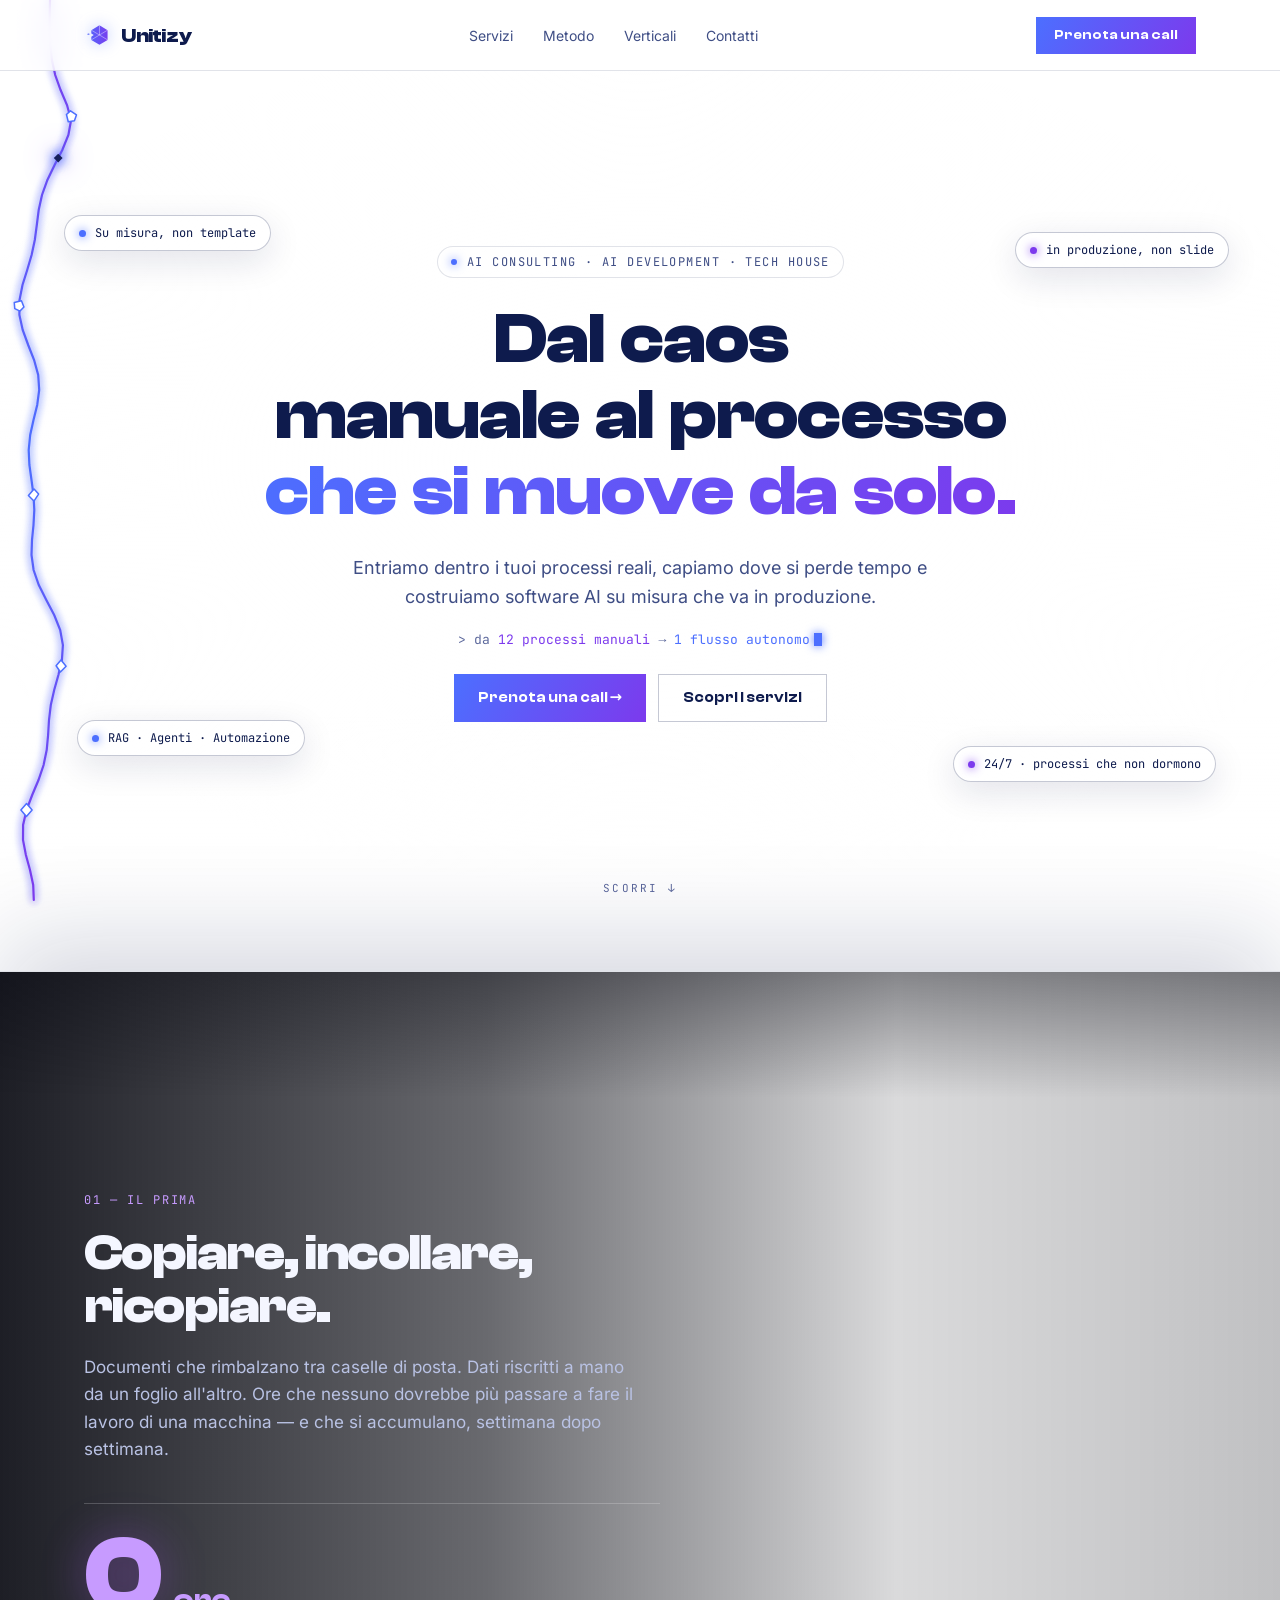
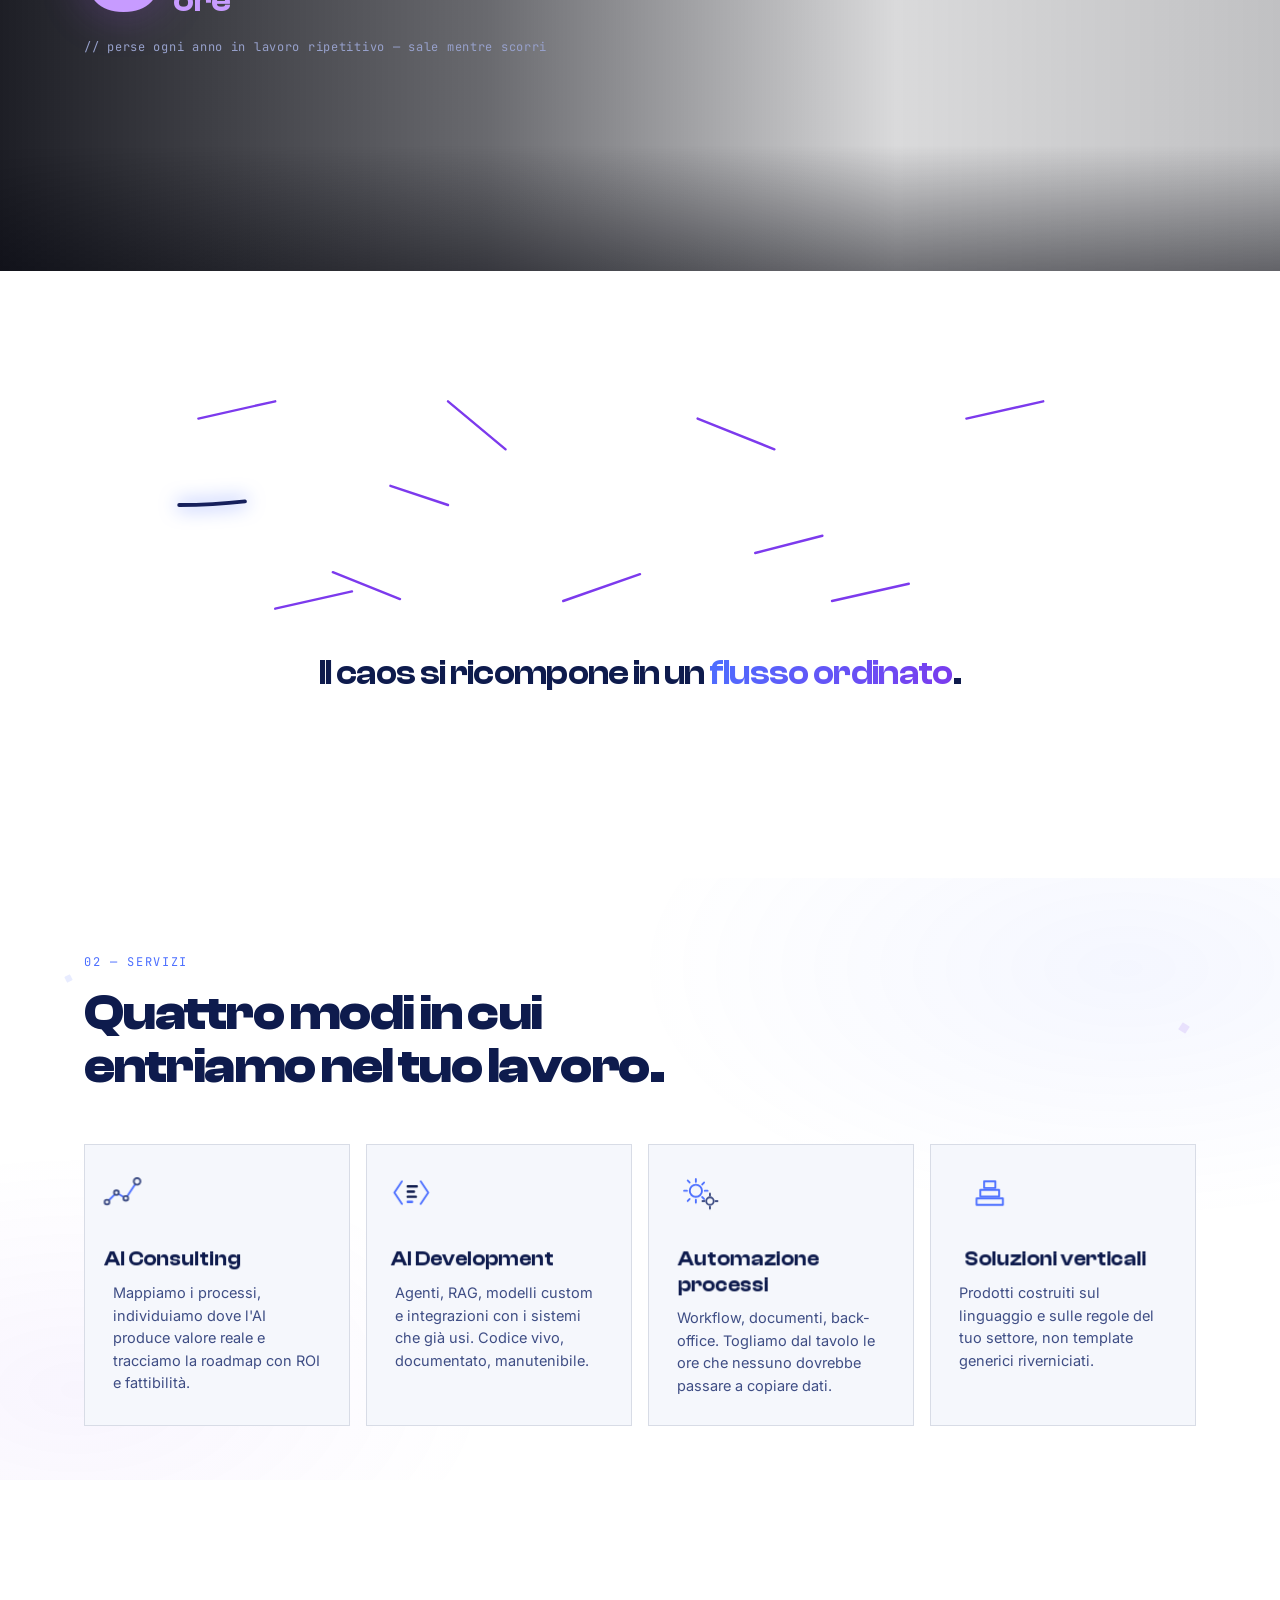
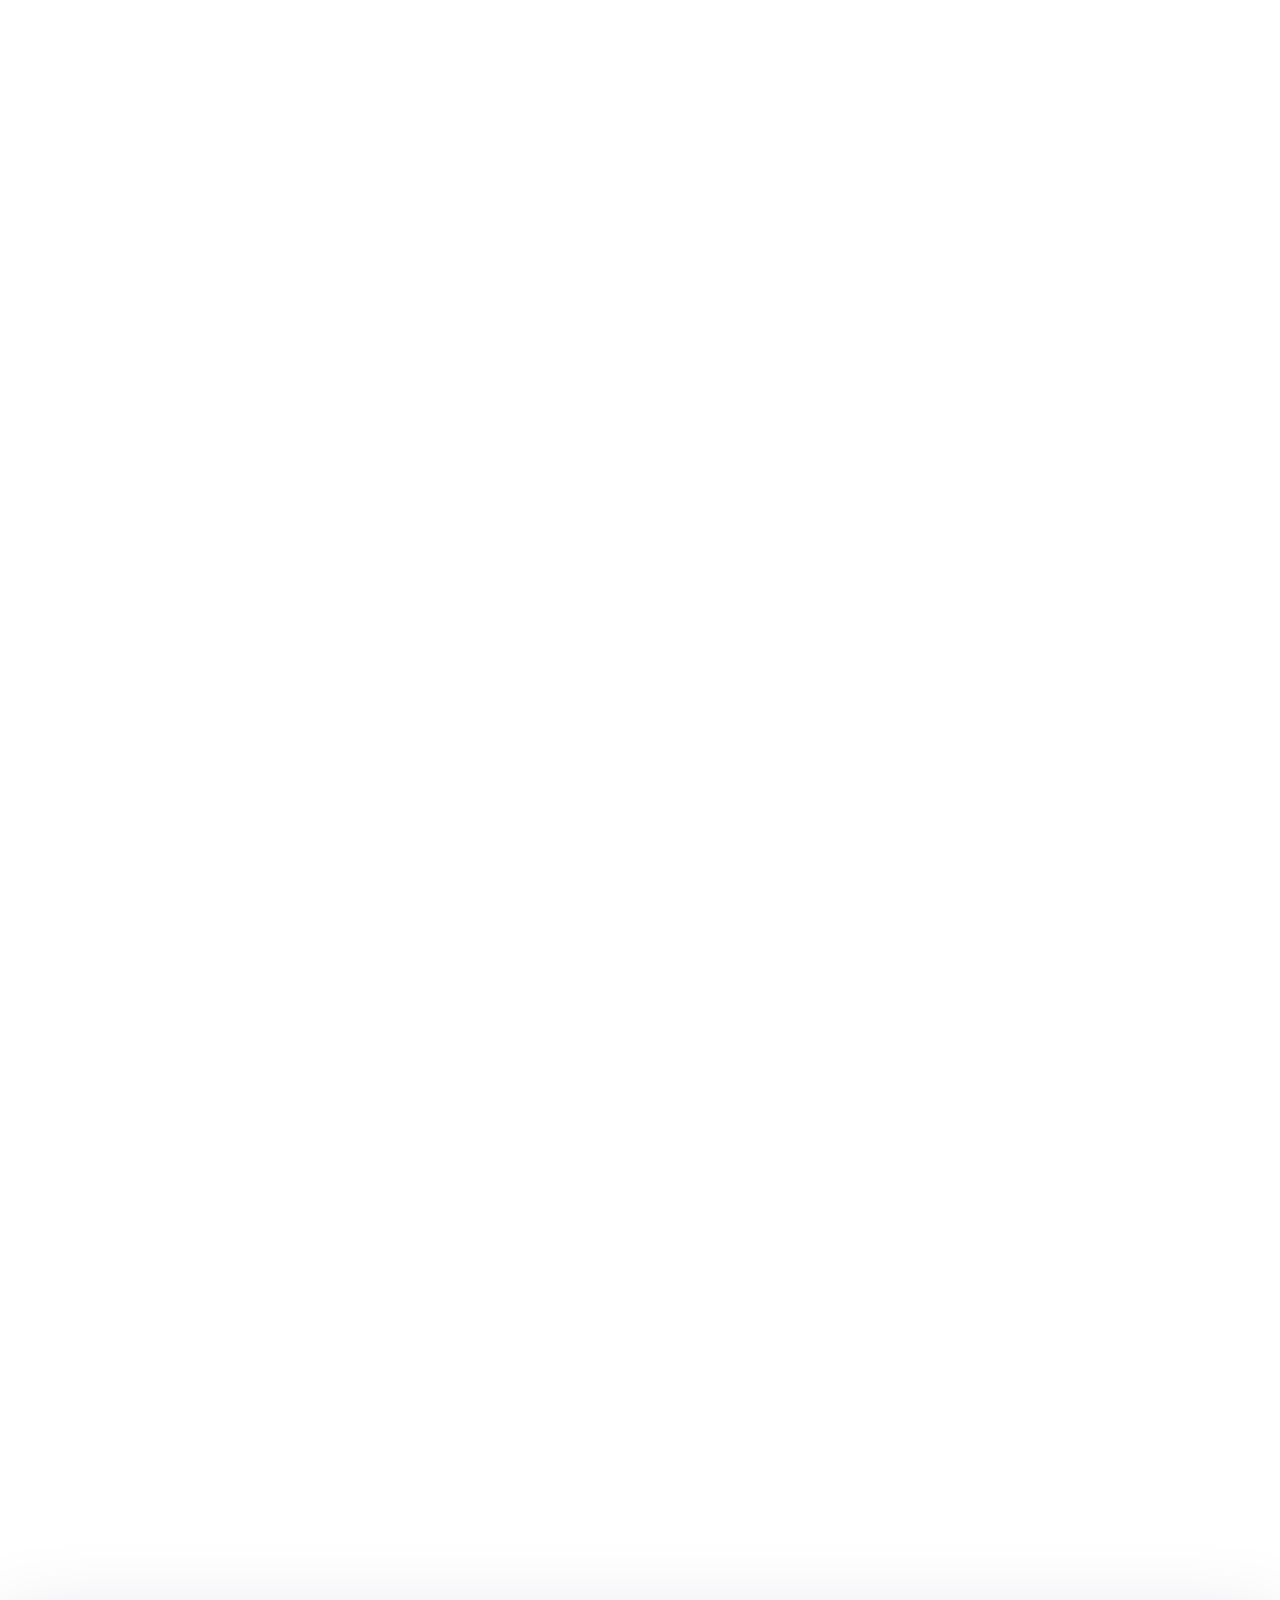
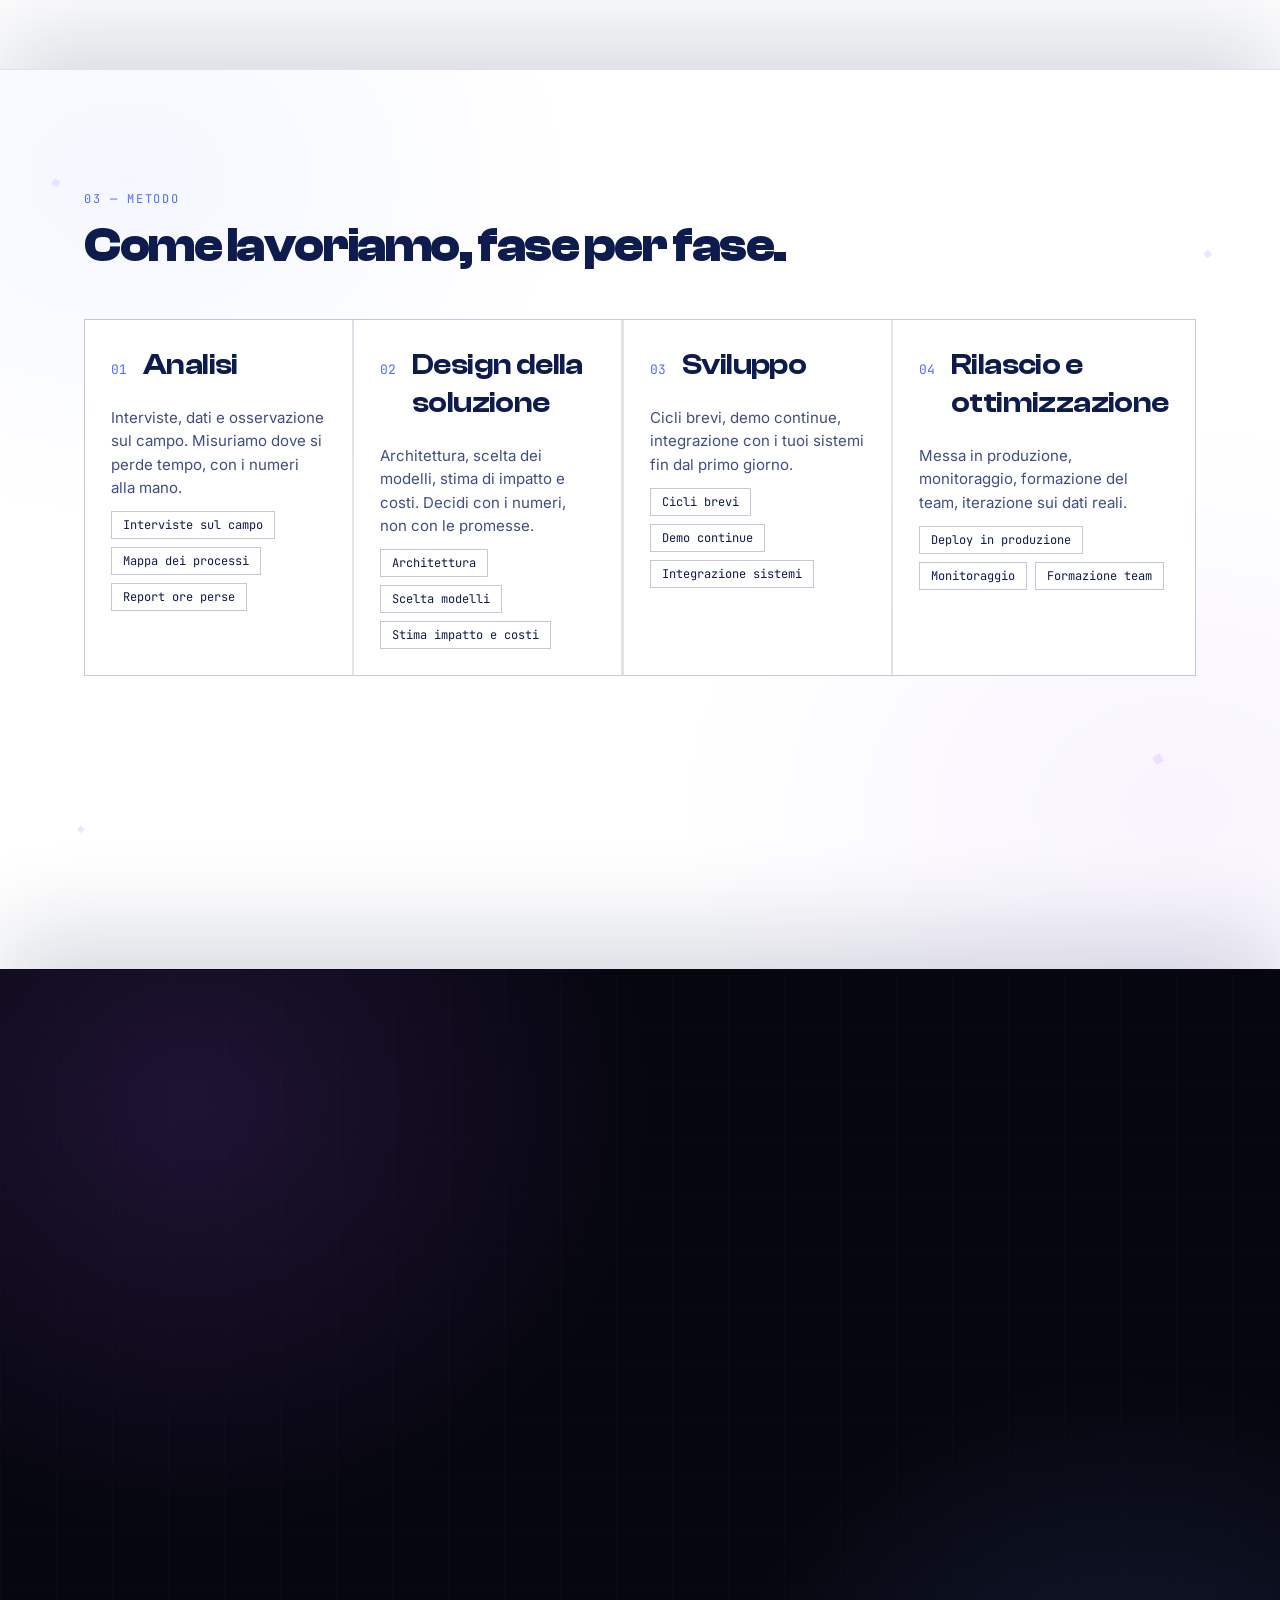
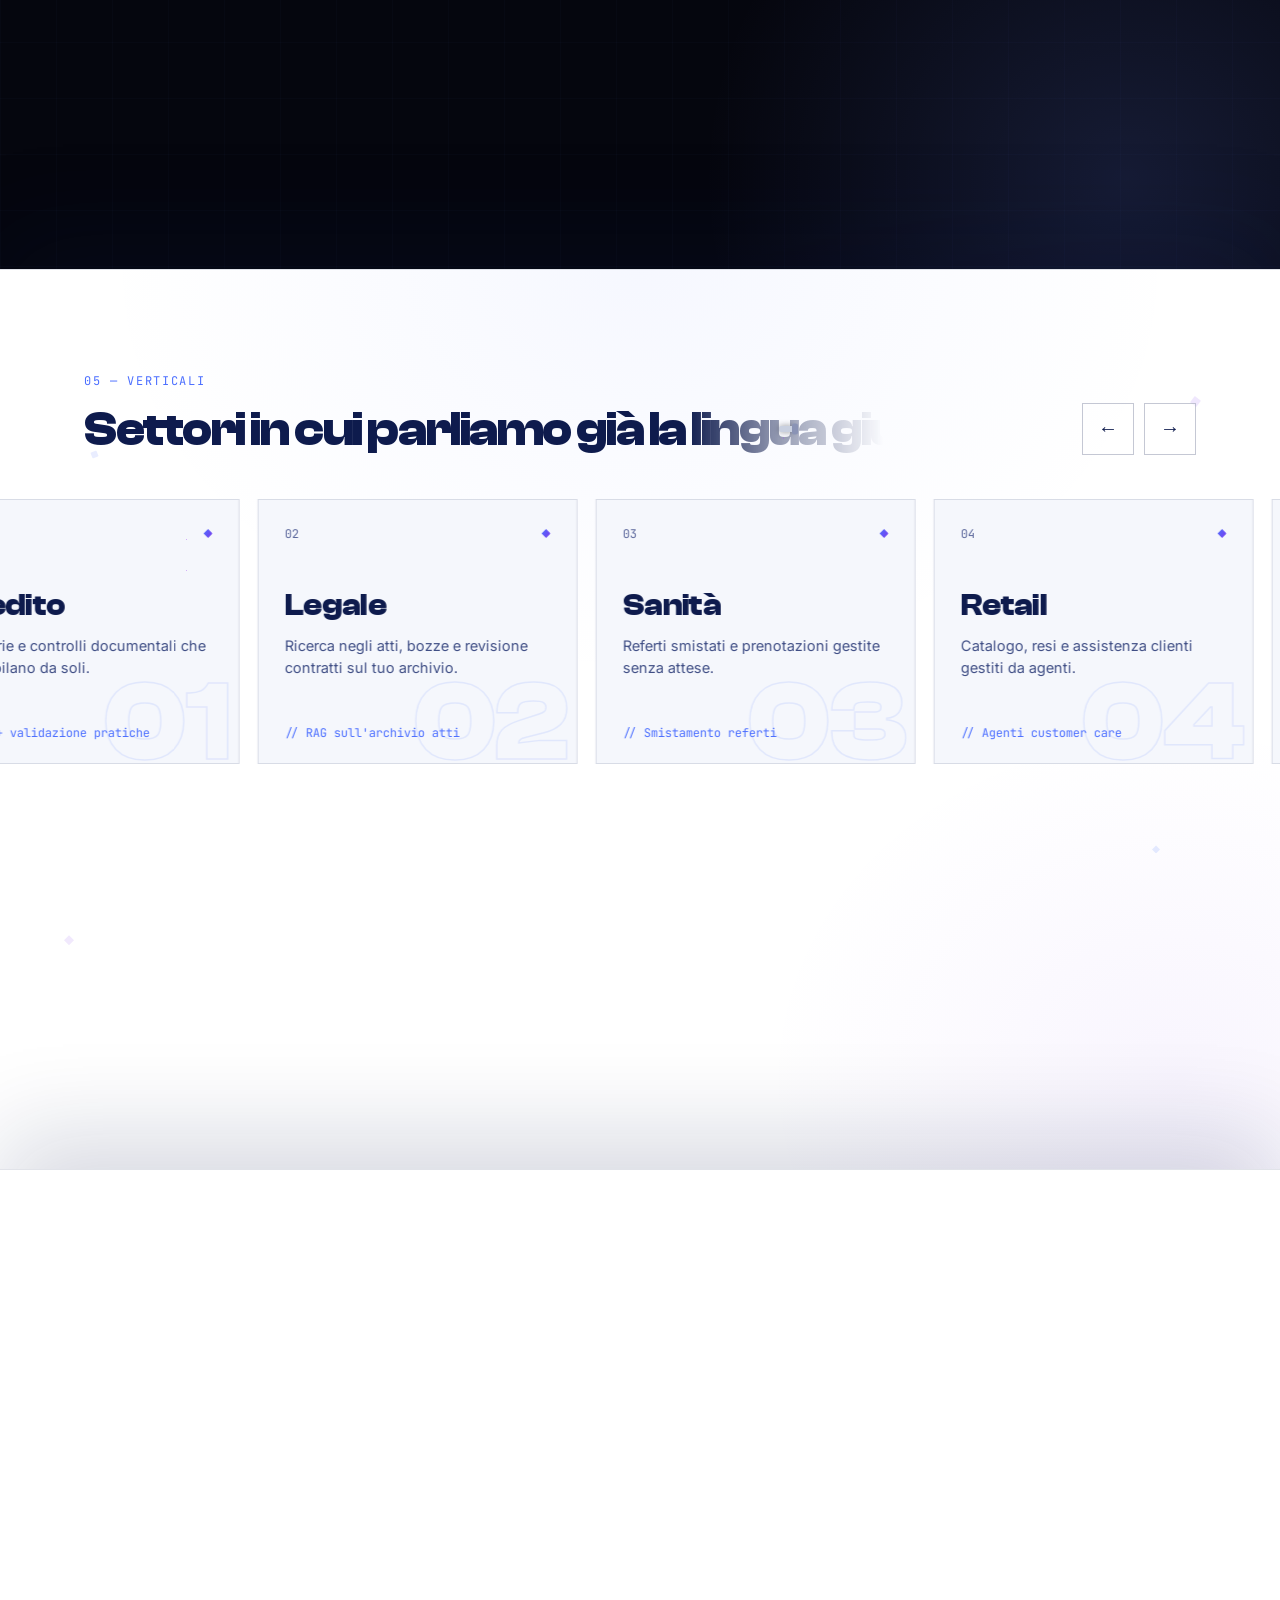
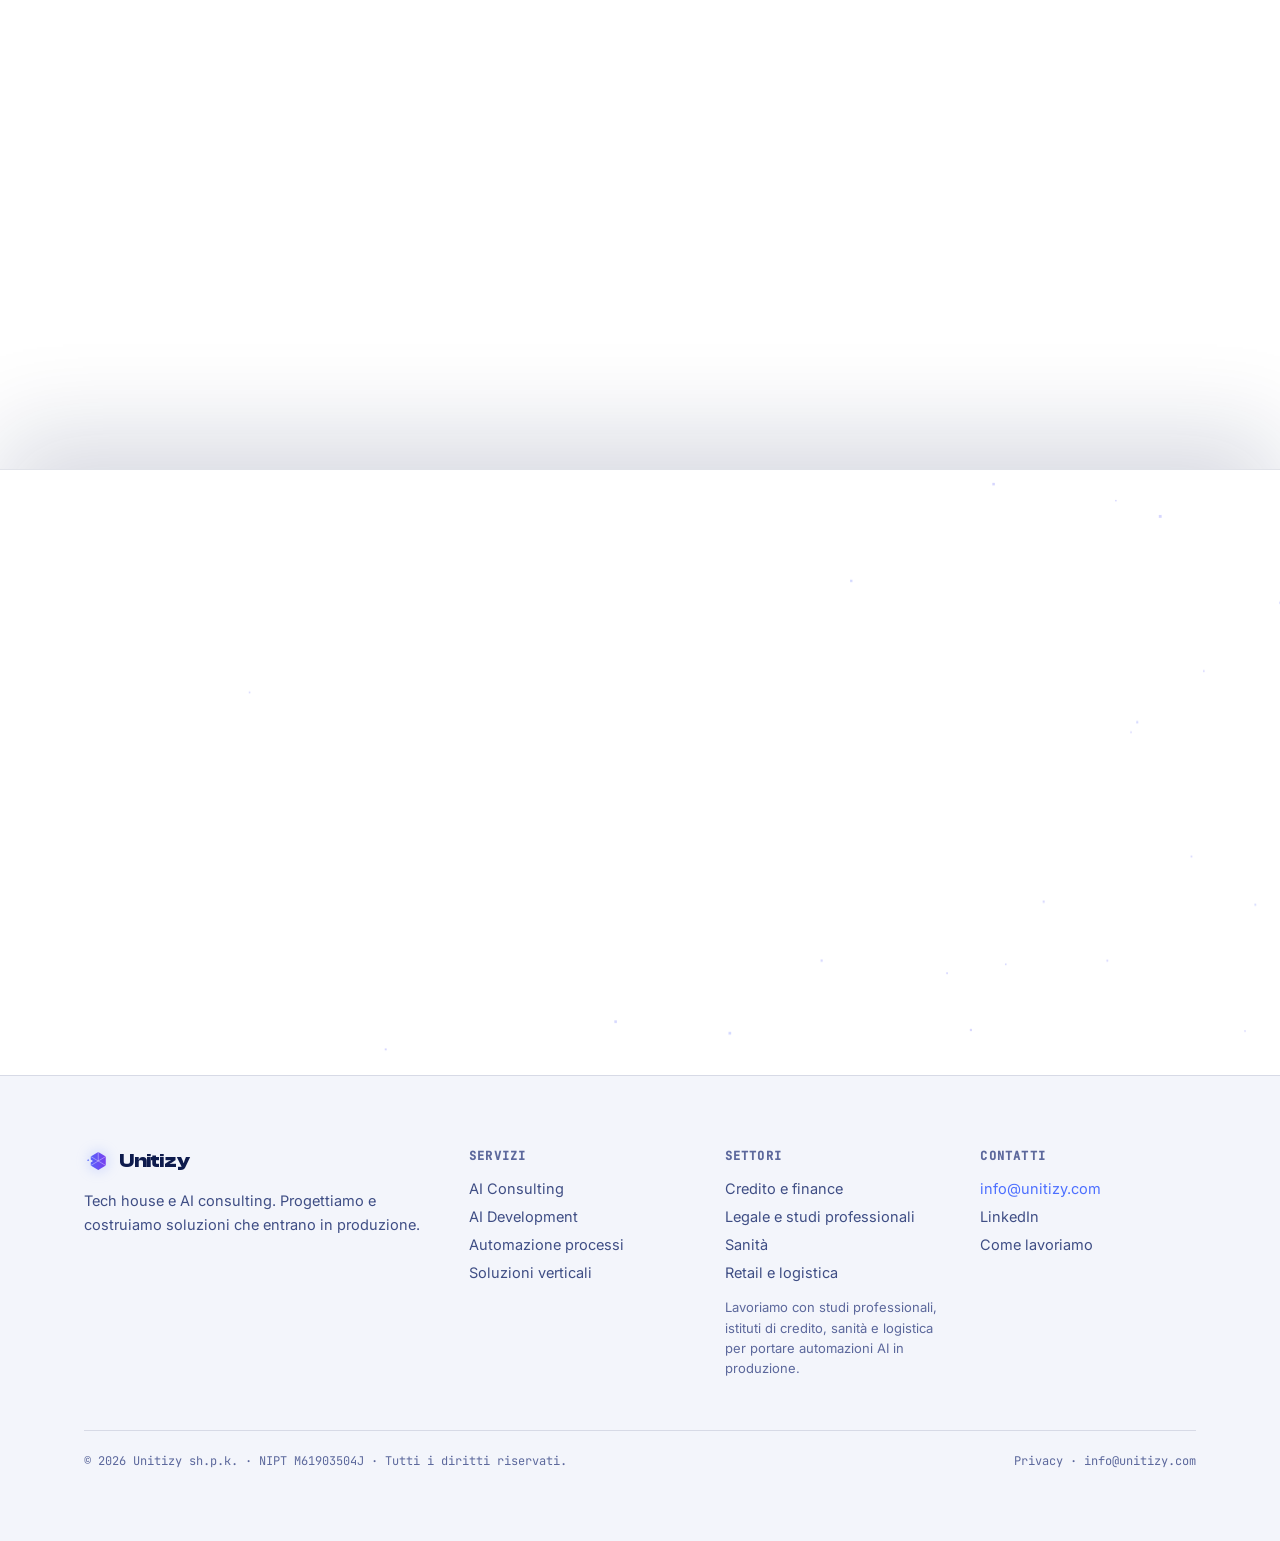
==== commit 5f94d537: "Rifiniture da audit: sezioni invisibili escluse da paint/contrasto, video on-demand, DPR mobile - up" ====
--- a/index.html
+++ b/index.html
@@ -263,7 +263,7 @@
 
 <!-- IL PRIMA -->
 <section id="u-prima" class="u-book" style="position:relative;padding:clamp(110px,20vh,220px) 0;border-top:1px solid var(--line);overflow:hidden;min-height:82vh;display:flex;align-items:center">
-  <video id="u-prima-bg" autoplay muted loop playsinline preload="auto" style="position:absolute;inset:0;width:100%;height:100%;object-fit:cover;z-index:0">
+  <video id="u-prima-bg" muted loop playsinline preload="none" style="position:absolute;inset:0;width:100%;height:100%;object-fit:cover;z-index:0">
     <source src="assets/prima-v2.mp4" type="video/mp4">
   </video>
   <div style="position:absolute;inset:0;z-index:1;pointer-events:none;background:linear-gradient(90deg,rgba(5,6,14,.9) 0%,rgba(5,6,14,.6) 38%,rgba(5,6,14,.15) 70%,rgba(5,6,14,.25) 100%)"></div>
@@ -1176,6 +1176,7 @@
       const cin = this._cinema && this._cinema.length;
       el.style.transformOrigin = '50% 60%';
       el.style.opacity = (0.03 + 0.97 * e).toFixed(3);
+      el.style.visibility = e < 0.05 ? 'hidden' : ''; // quasi invisibile = fuori da paint e audit contrasto
       el.style.transform = `perspective(1300px) translateY(${(cin ? 0 : g*90*k).toFixed(1)}px) translateZ(${(-g*330*k + (cin ? 0 : go*150*k)).toFixed(1)}px) rotateX(${(cin ? 0 : g*13*k).toFixed(2)}deg)`;
       el.style.filter = e < 0.99 ? `blur(${((g*9 + go*7)*k).toFixed(1)}px) saturate(${(0.6+0.4*e).toFixed(2)})` : 'none';
       el.style.pointerEvents = e < 0.4 ? 'none' : '';
@@ -1197,7 +1198,7 @@
     if (!canvas || !window.THREE) return;
     const T = THREE;
     const renderer = new T.WebGLRenderer({ canvas, antialias: true, alpha: true, preserveDrawingBuffer: true, powerPreference: 'high-performance' });
-    renderer.setPixelRatio(Math.min(devicePixelRatio || 1, 1.8));
+    renderer.setPixelRatio(Math.min(devicePixelRatio || 1, matchMedia('(max-width:820px)').matches ? 1.5 : 1.8));
     renderer.outputColorSpace = T.SRGBColorSpace;
     renderer.toneMapping = T.ACESFilmicToneMapping;
     renderer.toneMappingExposure = 1.5;
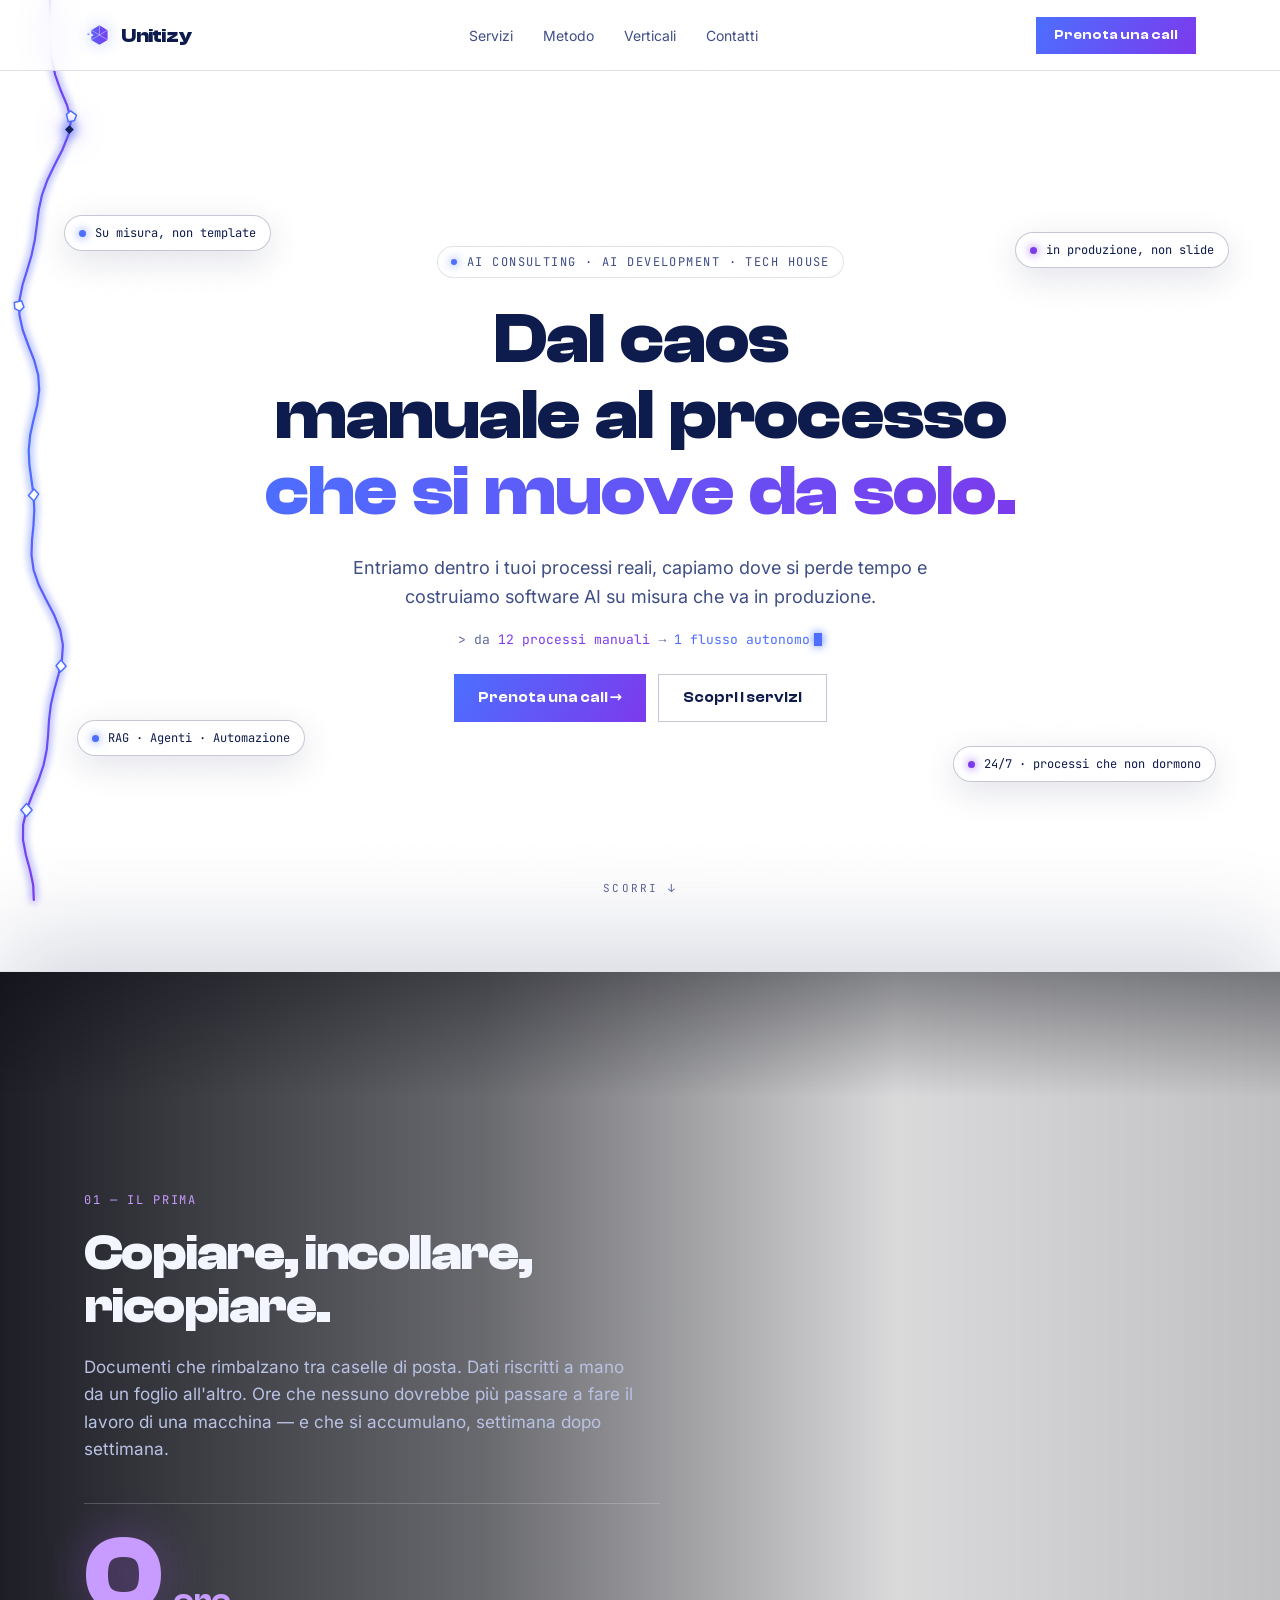
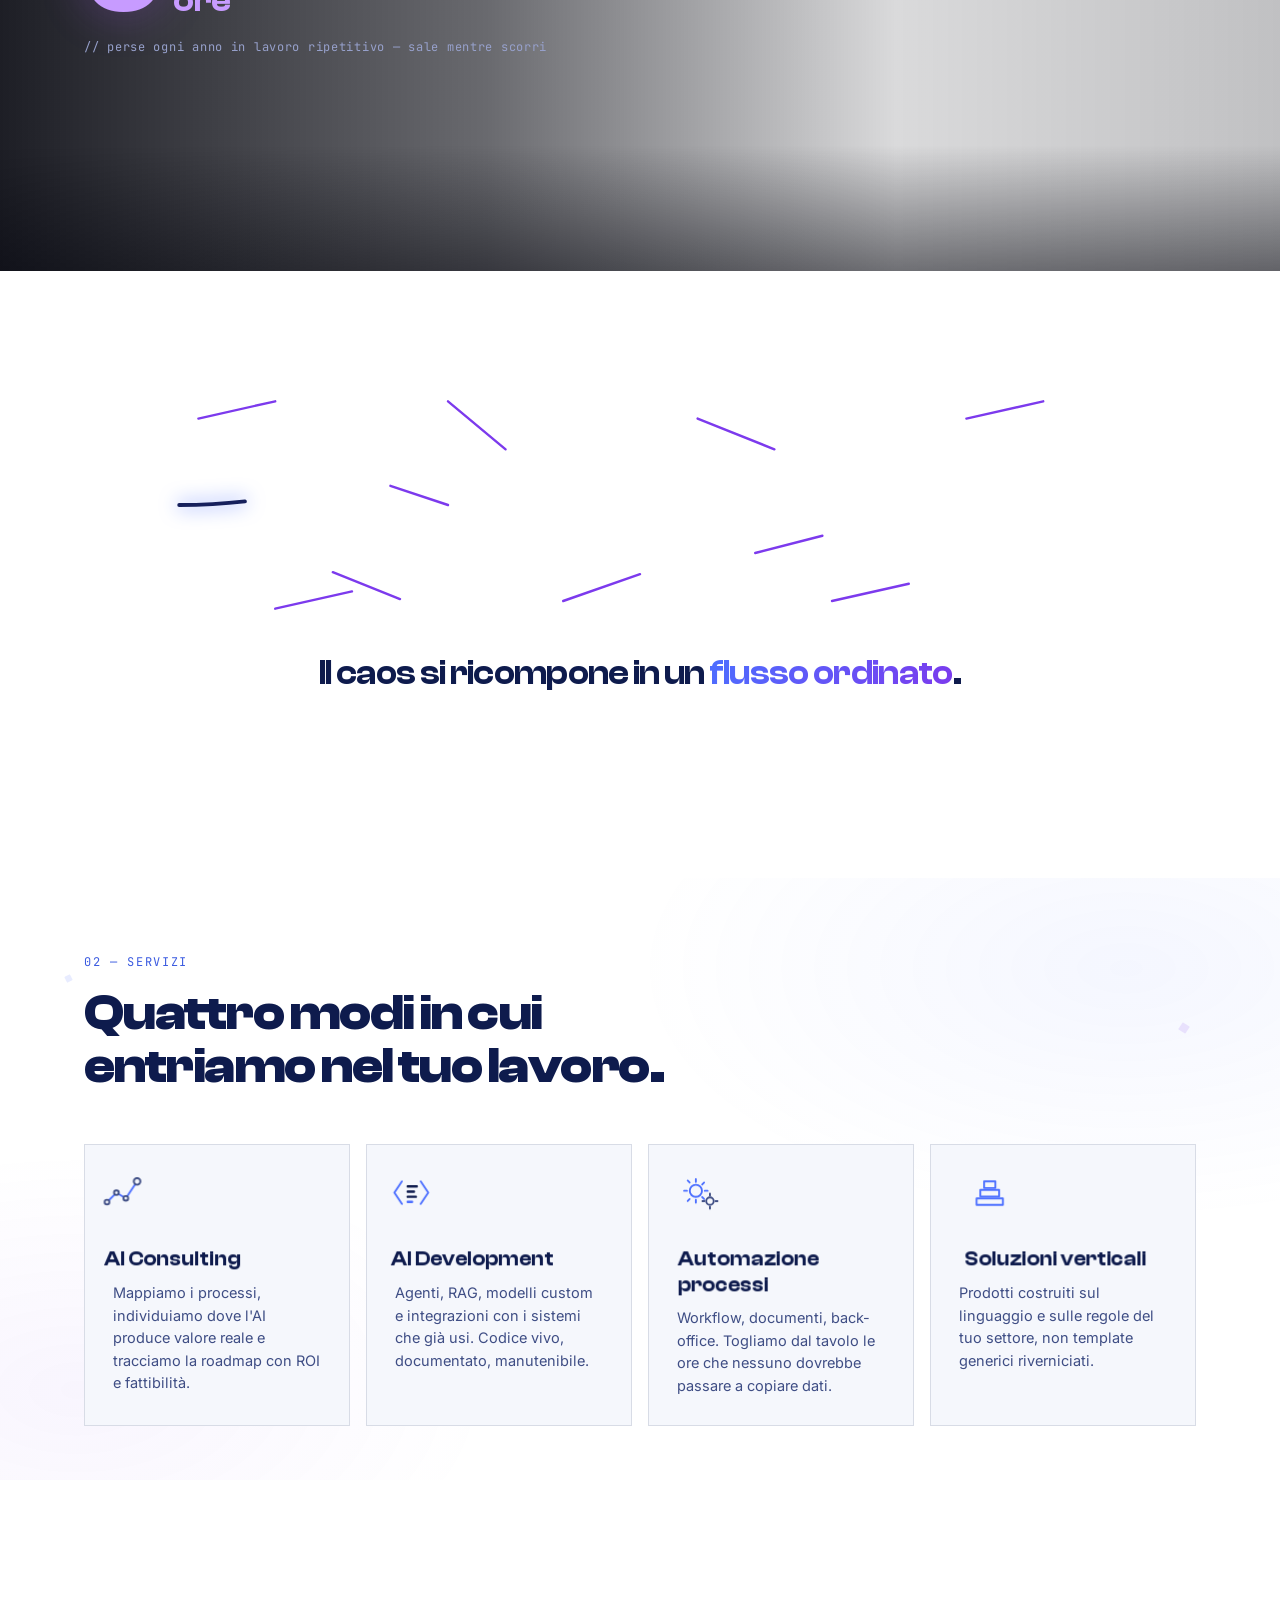
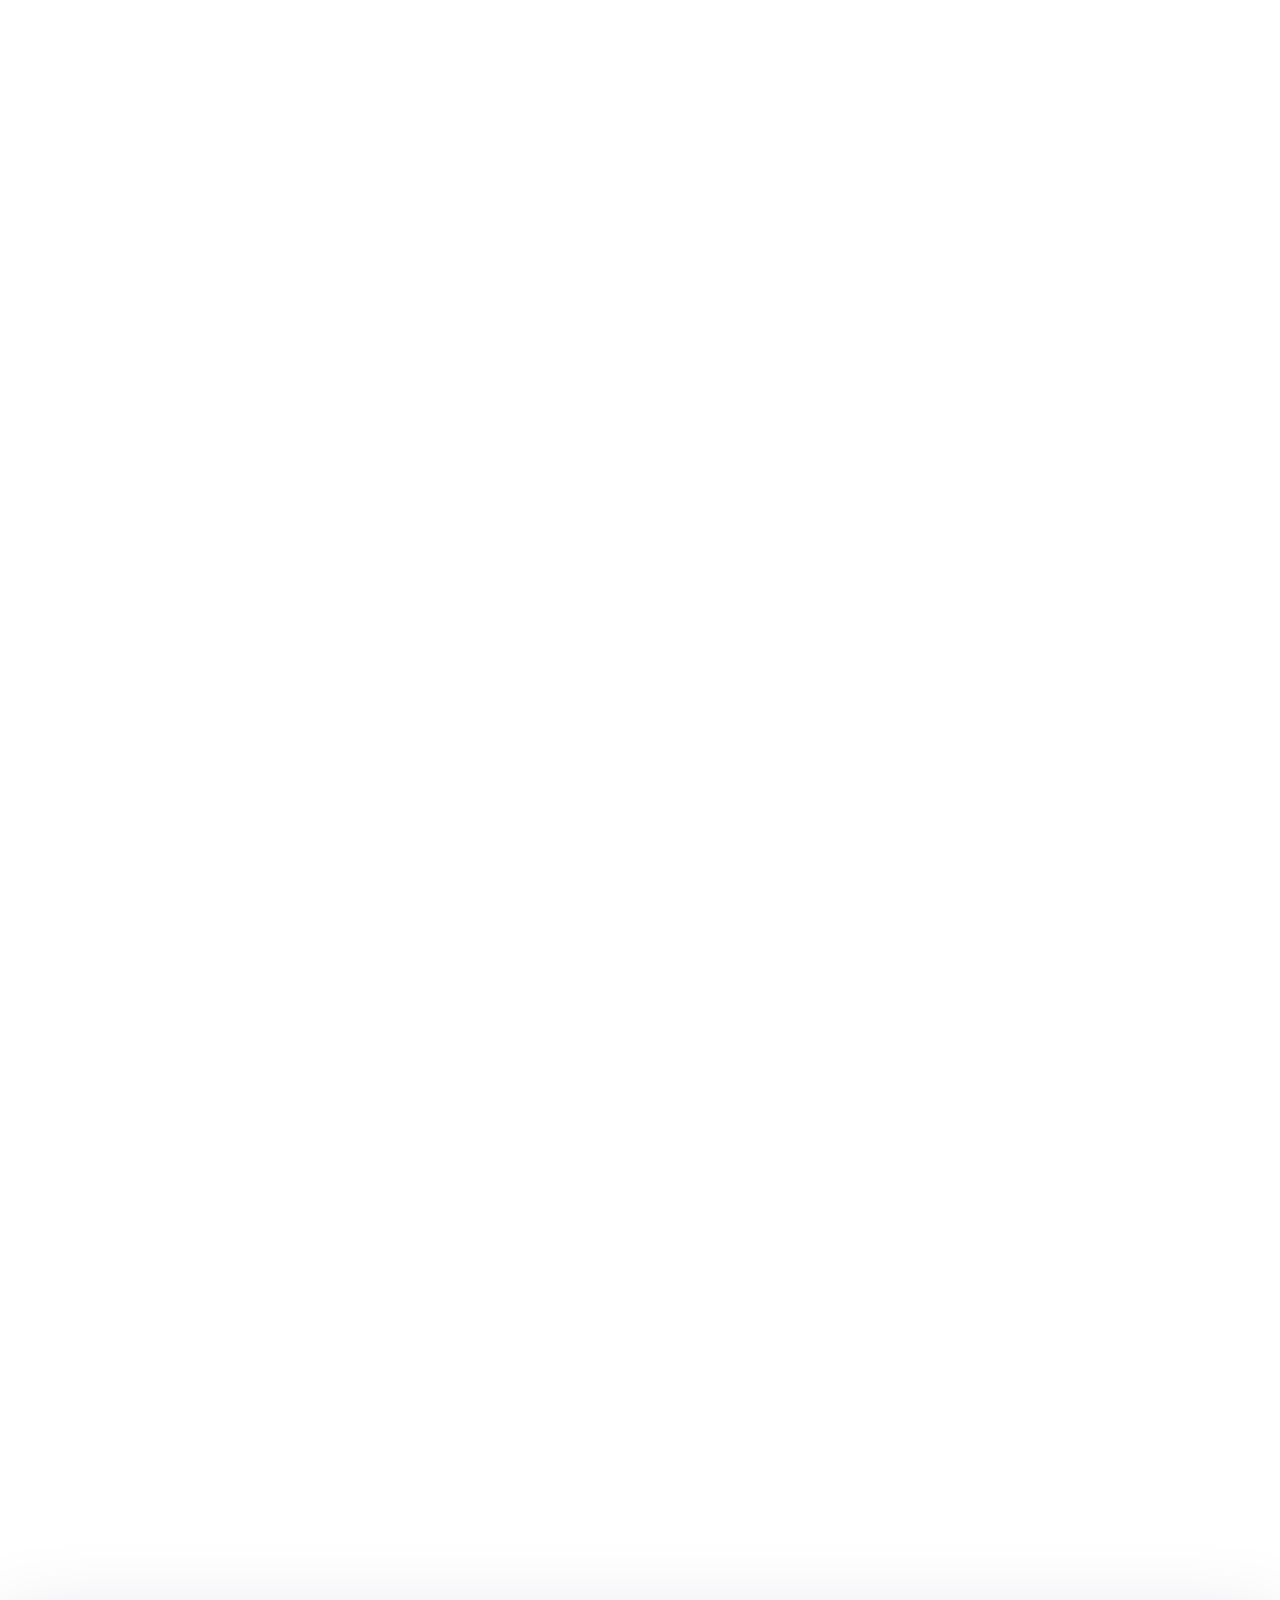
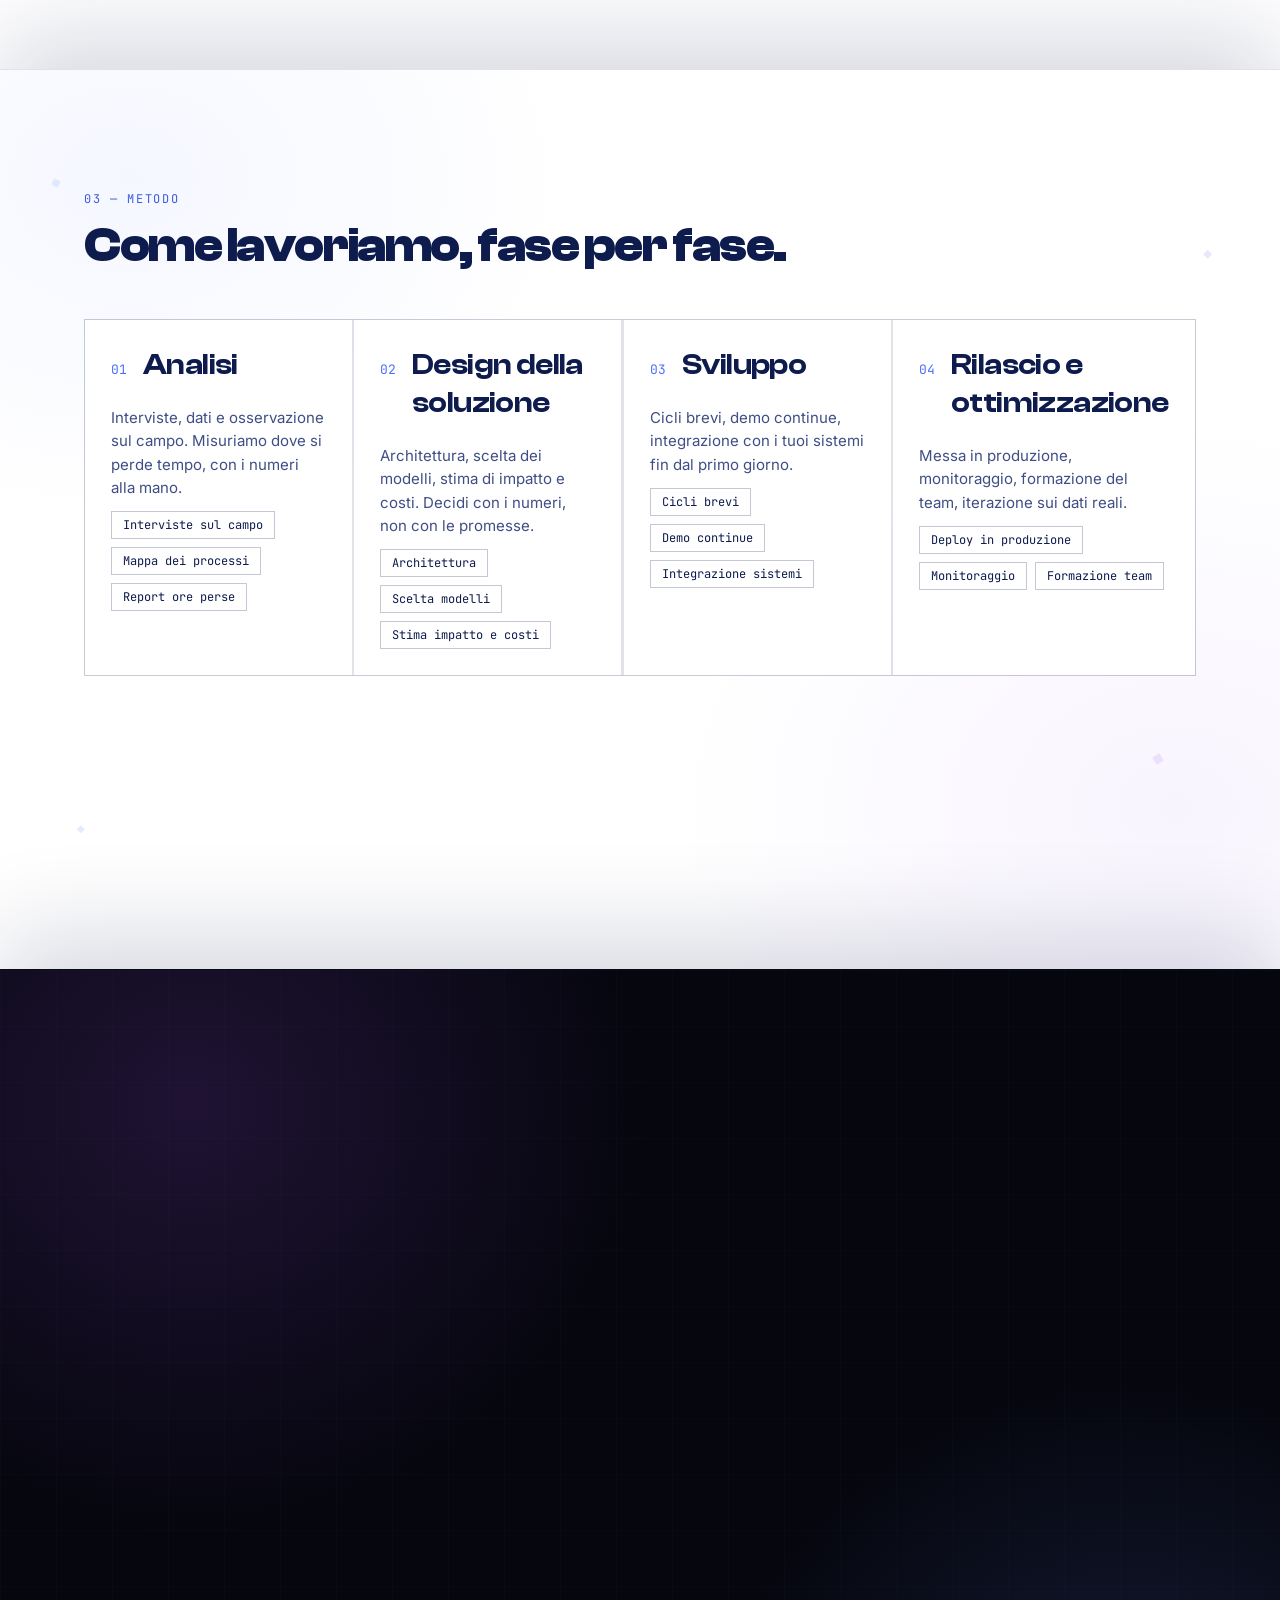
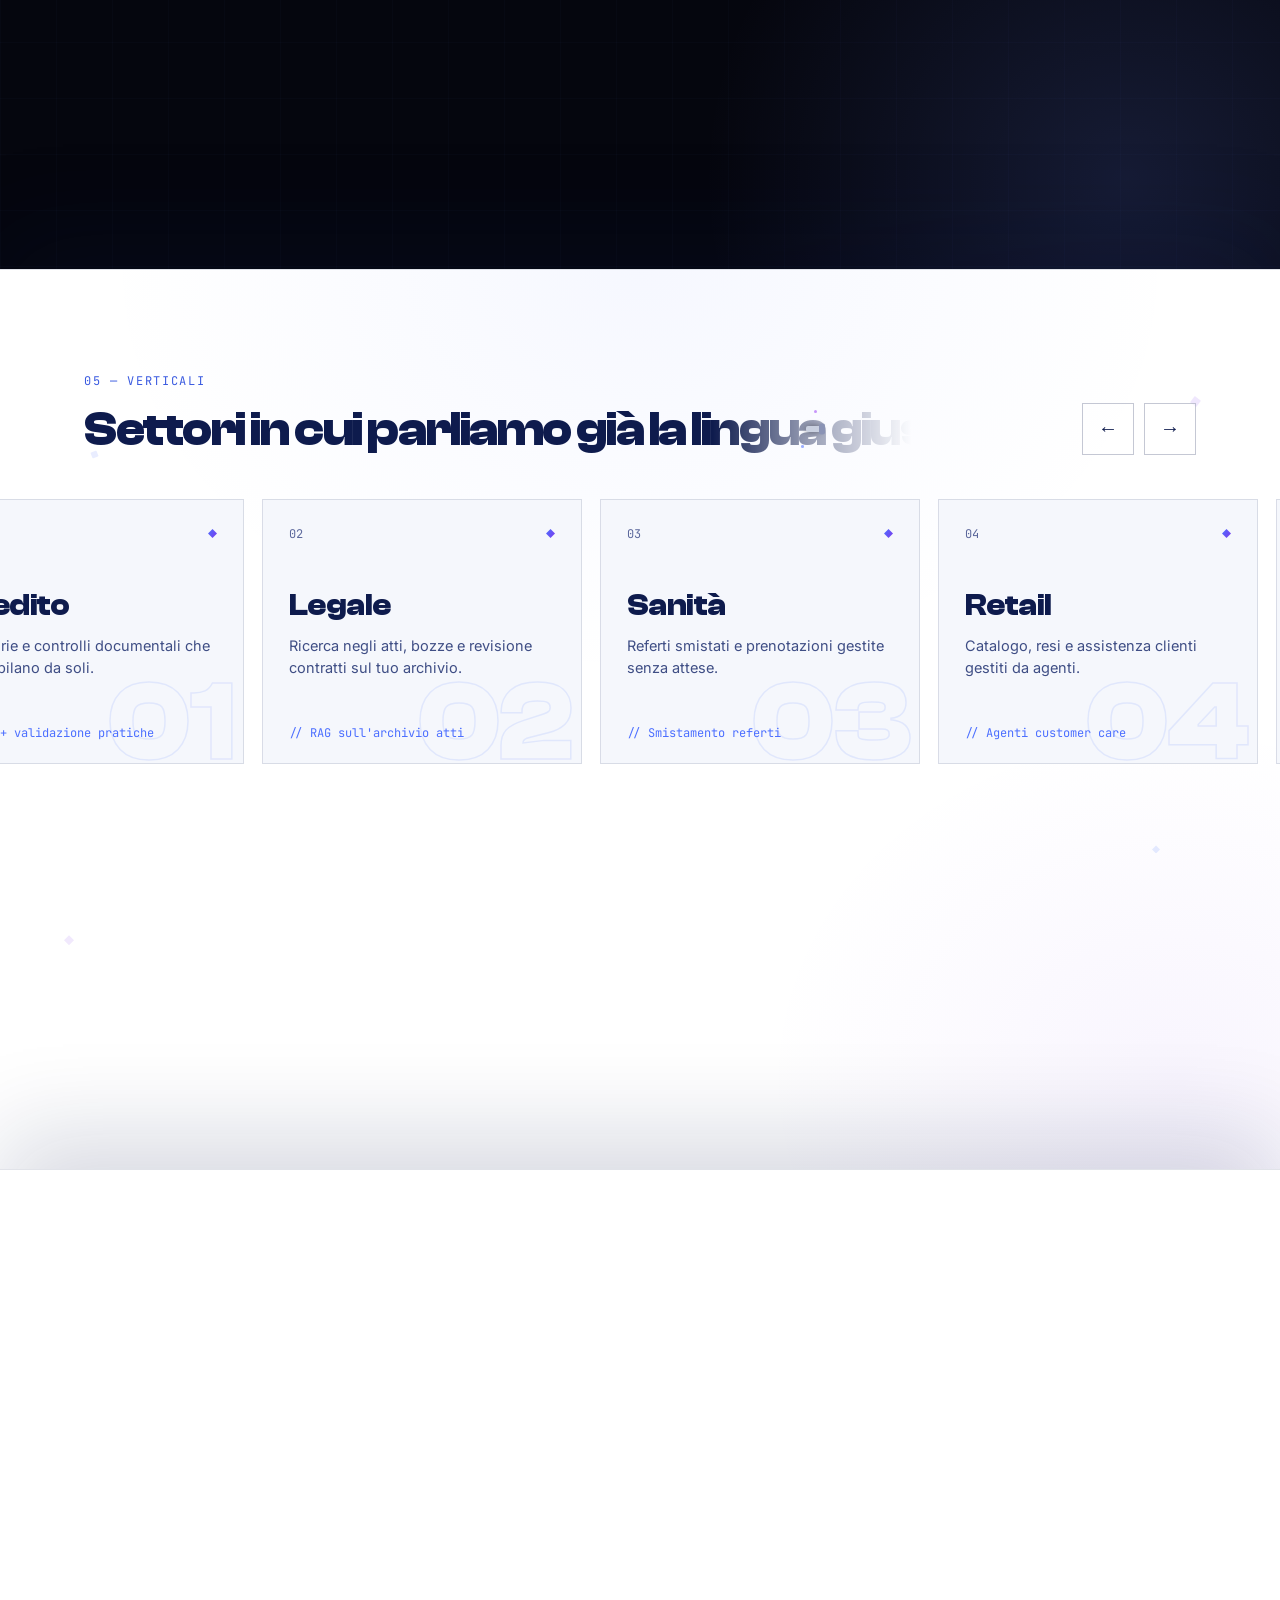
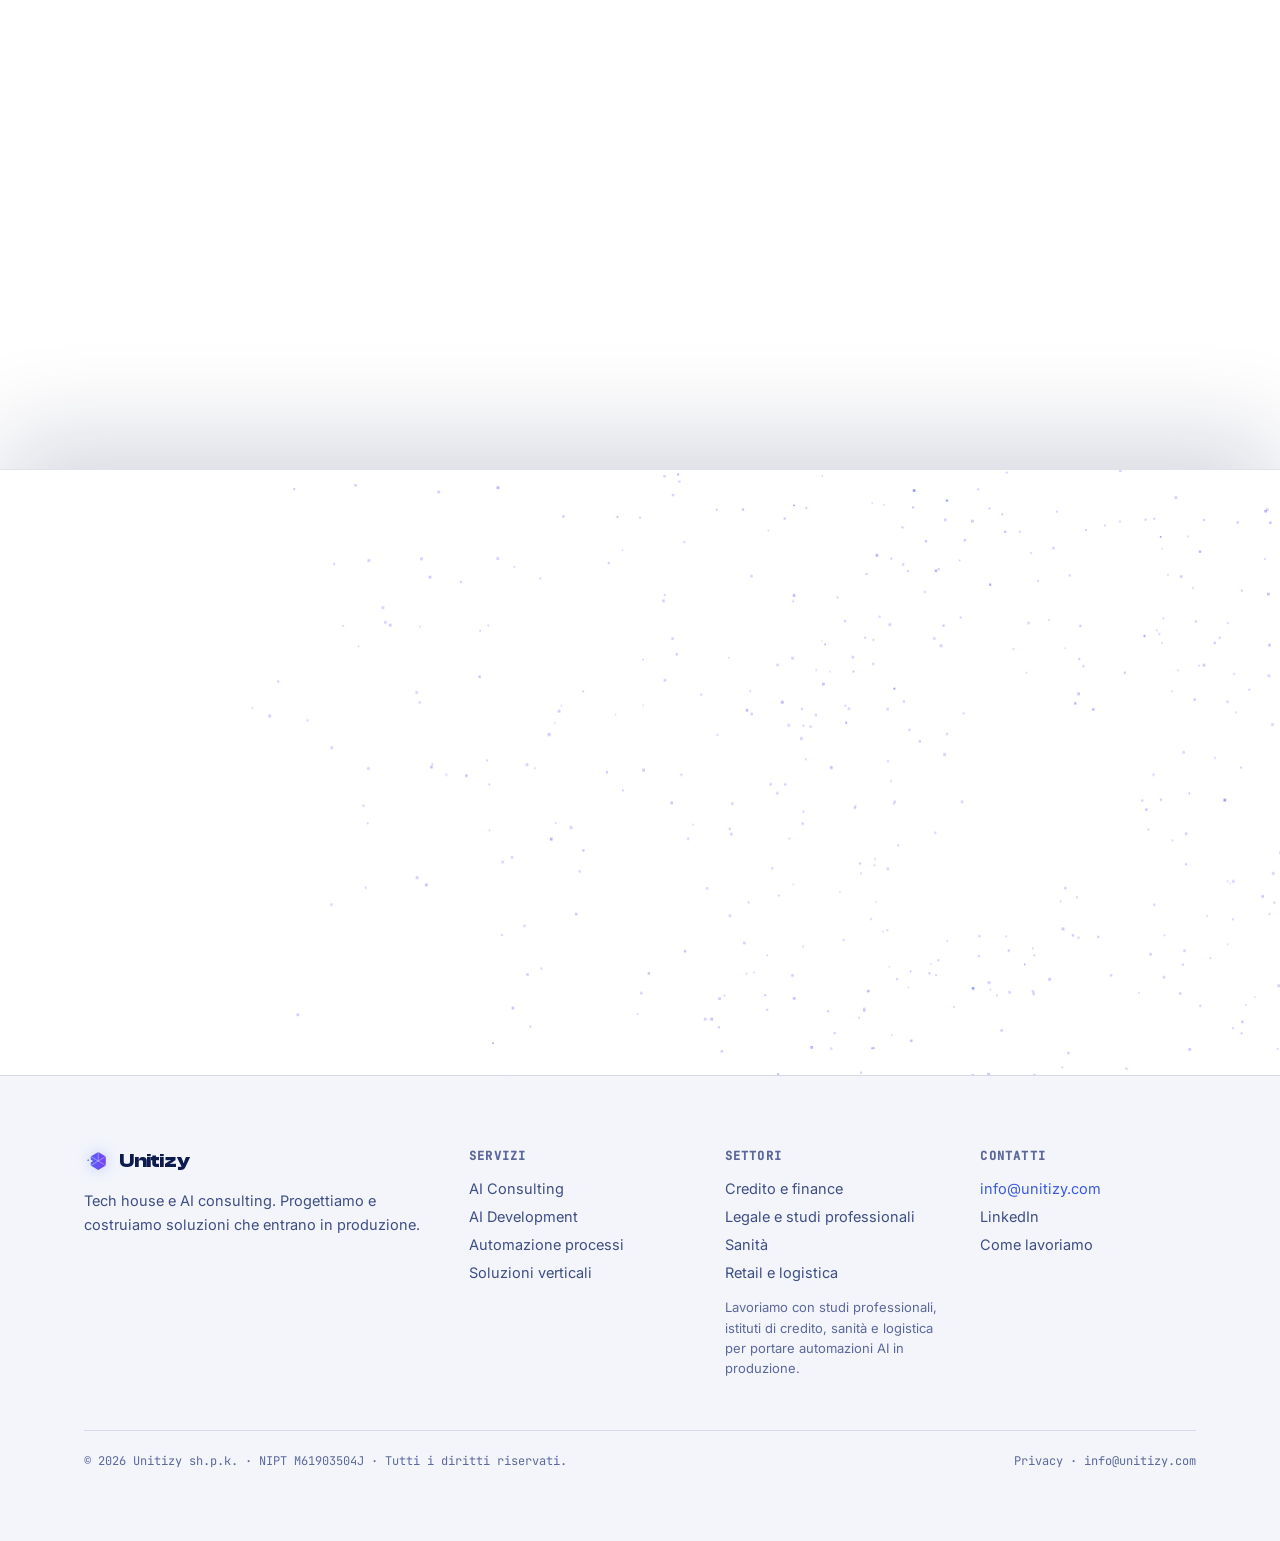
==== commit d20ae270: "A11y: variante testo accessibile del blu (--cyt 5.6:1) per link e micro-etichette Co-Authored-By: Cl" ====
--- a/index.html
+++ b/index.html
@@ -40,7 +40,7 @@
   --bg:#FFFFFF; --surface:#F5F7FC; --surface2:#EBEFF9;
   --line:rgba(14,27,77,.12); --line2:rgba(14,27,77,.24);
   --tx:#0E1B4D; --mut:#3F4E85; --dim:#5C689C;
-  --cy:#4C6FFF; --vi:#7C3AED;
+  --cy:#4C6FFF; --cyt:#3B5BE0; --vi:#7C3AED;
   --grad:linear-gradient(120deg,#4C6FFF 0%,#7C3AED 100%);
   --dsp:'Clash Display','Space Grotesk',system-ui,sans-serif; --bd:'Inter',system-ui,sans-serif; --mo:'JetBrains Mono',ui-monospace,monospace;
   --ease:cubic-bezier(.22,1,.36,1);
@@ -319,7 +319,7 @@
     </div>
     <div class="u-fx" style="position:relative;max-width:1240px;margin:0 auto;padding:0 clamp(20px,5vw,64px)">
       <div style="max-width:40em;margin-bottom:52px">
-        <span style="display:inline-block;font-family:var(--mo);font-size:12px;letter-spacing:.14em;text-transform:uppercase;color:var(--cy);margin-bottom:16px">02 — Servizi</span>
+        <span style="display:inline-block;font-family:var(--mo);font-size:12px;letter-spacing:.14em;text-transform:uppercase;color:var(--cyt);margin-bottom:16px">02 — Servizi</span>
         <h2 style="font-family:var(--dsp);font-weight:700;font-size:clamp(30px,4vw,52px);line-height:1.04;letter-spacing:-.03em;margin:0">Quattro modi in cui entriamo nel tuo lavoro.</h2>
       </div>
       <div class="u-cards" style="display:grid;grid-template-columns:repeat(4,1fr);gap:16px;perspective:1200px">
@@ -435,7 +435,7 @@
       <div class="svc-scene" data-s="0" data-screen-label="Servizio 01 — AI Consulting" style="position:absolute;inset:0;display:none;background:var(--bg);overflow:hidden">
         <div style="position:relative;max-width:1240px;height:100%;margin:0 auto;padding:0 clamp(20px,5vw,64px);display:grid;grid-template-columns:1.15fr .85fr;gap:clamp(28px,5vw,72px);align-items:center">
           <div>
-            <span class="ss-a" style="opacity:0;display:inline-flex;align-items:center;gap:10px;font-family:var(--mo);font-size:12px;letter-spacing:.14em;text-transform:uppercase;color:var(--cy);margin-bottom:20px"><span style="width:6px;height:6px;border-radius:50%;background:var(--cy);box-shadow:0 0 10px var(--cy)"></span>Servizio 01 / 04 — AI Consulting</span>
+            <span class="ss-a" style="opacity:0;display:inline-flex;align-items:center;gap:10px;font-family:var(--mo);font-size:12px;letter-spacing:.14em;text-transform:uppercase;color:var(--cyt);margin-bottom:20px"><span style="width:6px;height:6px;border-radius:50%;background:var(--cy);box-shadow:0 0 10px var(--cy)"></span>Servizio 01 / 04 — AI Consulting</span>
             <h3 class="ss-a" style="opacity:0;font-family:var(--dsp);font-weight:700;font-size:clamp(34px,4.6vw,68px);line-height:1.02;letter-spacing:-.03em;margin:0 0 22px">Capiamo dove l'AI conviene davvero.</h3>
             <p class="ss-a" style="opacity:0;font-size:clamp(15px,1.25vw,18px);line-height:1.62;margin:0;color:var(--mut);max-width:36em">Partiamo dai tuoi processi reali, non da slide. In due o tre settimane hai una mappa di dove si perde tempo, quali attività l'AI può togliere dal tavolo e una roadmap con priorità, impatto stimato e rischi. Se in un punto l'AI non serve, te lo diciamo.</p>
             <div class="ss-a" style="opacity:0;font-family:var(--mo);font-size:12px;letter-spacing:.14em;text-transform:uppercase;color:var(--dim);margin-top:34px">Scorri per il prossimo servizio ↓</div>
@@ -467,7 +467,7 @@
       <div class="svc-scene" data-s="1" data-screen-label="Servizio 02 — AI Development" style="position:absolute;inset:0;display:none;background:var(--bg);overflow:hidden">
         <div style="position:relative;max-width:1240px;height:100%;margin:0 auto;padding:0 clamp(20px,5vw,64px);display:grid;grid-template-columns:1.15fr .85fr;gap:clamp(28px,5vw,72px);align-items:center">
           <div>
-            <span class="ss-a" style="opacity:0;display:inline-flex;align-items:center;gap:10px;font-family:var(--mo);font-size:12px;letter-spacing:.14em;text-transform:uppercase;color:var(--cy);margin-bottom:20px"><span style="width:6px;height:6px;border-radius:50%;background:var(--cy);box-shadow:0 0 10px var(--cy)"></span>Servizio 02 / 04 — AI Development</span>
+            <span class="ss-a" style="opacity:0;display:inline-flex;align-items:center;gap:10px;font-family:var(--mo);font-size:12px;letter-spacing:.14em;text-transform:uppercase;color:var(--cyt);margin-bottom:20px"><span style="width:6px;height:6px;border-radius:50%;background:var(--cy);box-shadow:0 0 10px var(--cy)"></span>Servizio 02 / 04 — AI Development</span>
             <h3 class="ss-a" style="opacity:0;font-family:var(--dsp);font-weight:700;font-size:clamp(34px,4.6vw,68px);line-height:1.02;letter-spacing:-.03em;margin:0 0 22px">Sistemi costruiti sui tuoi dati.</h3>
             <p class="ss-a" style="opacity:0;font-size:clamp(15px,1.25vw,18px);line-height:1.62;margin:0;color:var(--mut);max-width:36em">Agenti, sistemi RAG, modelli custom e integrazioni con i software che già usi. Lavoriamo a cicli brevi con demo continue, così vedi il sistema crescere passo dopo passo. Il codice è vivo: documentato, testato e in continua evoluzione, senza scatole nere.</p>
             <div class="ss-a" style="opacity:0;font-family:var(--mo);font-size:12px;letter-spacing:.14em;text-transform:uppercase;color:var(--dim);margin-top:34px">Scorri per il prossimo servizio ↓</div>
@@ -500,7 +500,7 @@
       <div class="svc-scene" data-s="2" data-screen-label="Servizio 03 — Automazione processi" style="position:absolute;inset:0;display:none;background:var(--bg);overflow:hidden">
         <div style="position:relative;max-width:1240px;height:100%;margin:0 auto;padding:0 clamp(20px,5vw,64px);display:grid;grid-template-columns:1.15fr .85fr;gap:clamp(28px,5vw,72px);align-items:center">
           <div>
-            <span class="ss-a" style="opacity:0;display:inline-flex;align-items:center;gap:10px;font-family:var(--mo);font-size:12px;letter-spacing:.14em;text-transform:uppercase;color:var(--cy);margin-bottom:20px"><span style="width:6px;height:6px;border-radius:50%;background:var(--cy);box-shadow:0 0 10px var(--cy)"></span>Servizio 03 / 04 — Automazione processi</span>
+            <span class="ss-a" style="opacity:0;display:inline-flex;align-items:center;gap:10px;font-family:var(--mo);font-size:12px;letter-spacing:.14em;text-transform:uppercase;color:var(--cyt);margin-bottom:20px"><span style="width:6px;height:6px;border-radius:50%;background:var(--cy);box-shadow:0 0 10px var(--cy)"></span>Servizio 03 / 04 — Automazione processi</span>
             <h3 class="ss-a" style="opacity:0;font-family:var(--dsp);font-weight:700;font-size:clamp(34px,4.6vw,68px);line-height:1.02;letter-spacing:-.03em;margin:0 0 22px">Le ore ripetitive, tolte dal tavolo.</h3>
             <p class="ss-a" style="opacity:0;font-size:clamp(15px,1.25vw,18px);line-height:1.62;margin:0;color:var(--mut);max-width:36em">Prendiamo i flussi manuali — documenti che rimbalzano tra le mail, dati ricopiati a mano, controlli di back-office — e li rendiamo automatici da un capo all'altro, con supervisione umana dove i numeri contano. Il tuo team torna a fare il lavoro che conta davvero.</p>
             <div class="ss-a" style="opacity:0;font-family:var(--mo);font-size:12px;letter-spacing:.14em;text-transform:uppercase;color:var(--dim);margin-top:34px">Scorri per il prossimo servizio ↓</div>
@@ -534,7 +534,7 @@
       <div class="svc-scene" data-s="3" data-screen-label="Servizio 04 — Soluzioni verticali" style="position:absolute;inset:0;display:none;background:var(--bg);overflow:hidden">
         <div style="position:relative;max-width:1240px;height:100%;margin:0 auto;padding:0 clamp(20px,5vw,64px);display:grid;grid-template-columns:1.15fr .85fr;gap:clamp(28px,5vw,72px);align-items:center">
           <div>
-            <span class="ss-a" style="opacity:0;display:inline-flex;align-items:center;gap:10px;font-family:var(--mo);font-size:12px;letter-spacing:.14em;text-transform:uppercase;color:var(--cy);margin-bottom:20px"><span style="width:6px;height:6px;border-radius:50%;background:var(--cy);box-shadow:0 0 10px var(--cy)"></span>Servizio 04 / 04 — Soluzioni verticali</span>
+            <span class="ss-a" style="opacity:0;display:inline-flex;align-items:center;gap:10px;font-family:var(--mo);font-size:12px;letter-spacing:.14em;text-transform:uppercase;color:var(--cyt);margin-bottom:20px"><span style="width:6px;height:6px;border-radius:50%;background:var(--cy);box-shadow:0 0 10px var(--cy)"></span>Servizio 04 / 04 — Soluzioni verticali</span>
             <h3 class="ss-a" style="opacity:0;font-family:var(--dsp);font-weight:700;font-size:clamp(34px,4.6vw,68px);line-height:1.02;letter-spacing:-.03em;margin:0 0 22px">Prodotti che parlano la tua lingua.</h3>
             <p class="ss-a" style="opacity:0;font-size:clamp(15px,1.25vw,18px);line-height:1.62;margin:0;color:var(--mut);max-width:36em">Soluzioni costruite sul linguaggio e sulle regole del tuo settore — credito, legale, sanità, logistica. Non template generici riverniciati, ma prodotti che capiscono i tuoi documenti, i tuoi vincoli e i tuoi processi, pronti per andare in produzione.</p>
             <div class="ss-a" style="opacity:0;font-family:var(--mo);font-size:12px;letter-spacing:.14em;text-transform:uppercase;color:var(--dim);margin-top:34px">Scorri: come lavoriamo, fase per fase ↓</div>
@@ -579,7 +579,7 @@
   </div>
   <div class="u-fx" style="position:relative">
     <div style="max-width:1240px;margin:0 auto;padding:0 clamp(20px,5vw,64px);width:100%">
-      <span style="display:inline-block;font-family:var(--mo);font-size:12px;letter-spacing:.14em;text-transform:uppercase;color:var(--cy);margin-bottom:14px">03 — Metodo</span>
+      <span style="display:inline-block;font-family:var(--mo);font-size:12px;letter-spacing:.14em;text-transform:uppercase;color:var(--cyt);margin-bottom:14px">03 — Metodo</span>
       <h2 style="font-family:var(--dsp);font-weight:700;font-size:clamp(28px,3.8vw,48px);line-height:1.04;letter-spacing:-.03em;margin:0 0 clamp(24px,4vh,44px)">Come lavoriamo, fase per fase.</h2>
       <div class="u-steps" style="display:grid;grid-template-columns:repeat(4,1fr);gap:2px;background:var(--line);border:1px solid var(--line);margin-top:clamp(32px,4vw,48px)">
         <div style="display:none"></div>
@@ -642,7 +642,7 @@
   <div style="position:absolute;inset:0;pointer-events:none;background:radial-gradient(60% 80% at 15% 15%,rgba(168,85,247,.16),transparent 60%),radial-gradient(55% 75% at 88% 90%,rgba(110,139,255,.16),transparent 60%)"></div>
   <div style="position:absolute;inset:0;pointer-events:none;opacity:.4;background-image:linear-gradient(rgba(110,139,255,.06) 1px,transparent 1px),linear-gradient(90deg,rgba(110,139,255,.06) 1px,transparent 1px);background-size:56px 56px"></div>
   <div class="u-fx" style="position:relative;max-width:1240px;margin:0 auto;padding:0 clamp(20px,5vw,64px)">
-    <span style="display:inline-block;font-family:var(--mo);font-size:12px;letter-spacing:.14em;text-transform:uppercase;color:var(--cy);margin-bottom:18px">04 — Impatto</span>
+    <span style="display:inline-block;font-family:var(--mo);font-size:12px;letter-spacing:.14em;text-transform:uppercase;color:var(--cyt);margin-bottom:18px">04 — Impatto</span>
     <h2 style="font-family:var(--dsp);font-weight:700;font-size:clamp(30px,4vw,54px);line-height:1.04;letter-spacing:-.03em;margin:0 0 clamp(36px,5vw,60px);color:#F4F6FF;max-width:16em">Il risultato, <span style="background:var(--grad);-webkit-background-clip:text;background-clip:text;color:transparent">in numeri.</span></h2>
     <div class="u-impact" style="display:grid;grid-template-columns:repeat(3,1fr);gap:1px;background:rgba(255,255,255,.09);border:1px solid rgba(255,255,255,.13)">
       <div style="position:relative;background:#070919;padding:46px 24px 42px 34px;overflow:hidden">
@@ -678,7 +678,7 @@
   </div>
   <div class="u-fx" style="position:relative;max-width:1240px;margin:0 auto 44px;padding:0 clamp(20px,5vw,64px);display:flex;align-items:flex-end;justify-content:space-between;gap:24px;flex-wrap:wrap">
     <div>
-      <span style="display:inline-block;font-family:var(--mo);font-size:12px;letter-spacing:.14em;text-transform:uppercase;color:var(--cy);margin-bottom:16px">05 — Verticali</span>
+      <span style="display:inline-block;font-family:var(--mo);font-size:12px;letter-spacing:.14em;text-transform:uppercase;color:var(--cyt);margin-bottom:16px">05 — Verticali</span>
       <h2 style="font-family:var(--dsp);font-weight:700;font-size:clamp(28px,3.8vw,48px);line-height:1.04;letter-spacing:-.03em;margin:0;max-width:32em">Settori in cui parliamo già la lingua giusta.</h2>
     </div>
     <div style="display:flex;gap:10px">
@@ -769,7 +769,7 @@
 <!-- PROVA -->
 <section id="prova" style="background:var(--bg);padding:clamp(80px,13vh,150px) 0;border-top:1px solid var(--line)">
   <div class="u-fx" style="max-width:1240px;margin:0 auto;padding:0 clamp(20px,5vw,64px)">
-    <span style="display:inline-block;font-family:var(--mo);font-size:12px;letter-spacing:.14em;text-transform:uppercase;color:var(--cy);margin-bottom:16px">06 — Prova</span>
+    <span style="display:inline-block;font-family:var(--mo);font-size:12px;letter-spacing:.14em;text-transform:uppercase;color:var(--cyt);margin-bottom:16px">06 — Prova</span>
     <h2 style="font-family:var(--dsp);font-weight:700;font-size:clamp(30px,4vw,52px);line-height:1.04;letter-spacing:-.03em;margin:0;max-width:22em">Non promesse. Risultati in produzione.</h2>
     <div class="u-proofgrid" style="display:grid;grid-template-columns:1.25fr 1fr;gap:16px;margin-top:clamp(36px,5vw,56px)">
       <div style="border:1px solid var(--line);background:var(--surface);padding:clamp(28px,4vw,44px);display:flex;flex-direction:column;gap:20px">
@@ -835,7 +835,7 @@
       <div>
         <h3 style="font-family:var(--mo);font-size:12px;letter-spacing:.1em;text-transform:uppercase;color:var(--dim);margin:0 0 16px">Contatti</h3>
         <div style="display:grid;gap:11px;font-size:14.5px">
-          <a href="mailto:info@unitizy.com" style="color:var(--cy)">info@unitizy.com</a>
+          <a href="mailto:info@unitizy.com" style="color:var(--cyt)">info@unitizy.com</a>
           <a href="#" style="color:var(--mut)" class="hv-tx">LinkedIn</a>
           <a href="#metodo" style="color:var(--mut)" class="hv-tx">Come lavoriamo</a>
         </div>
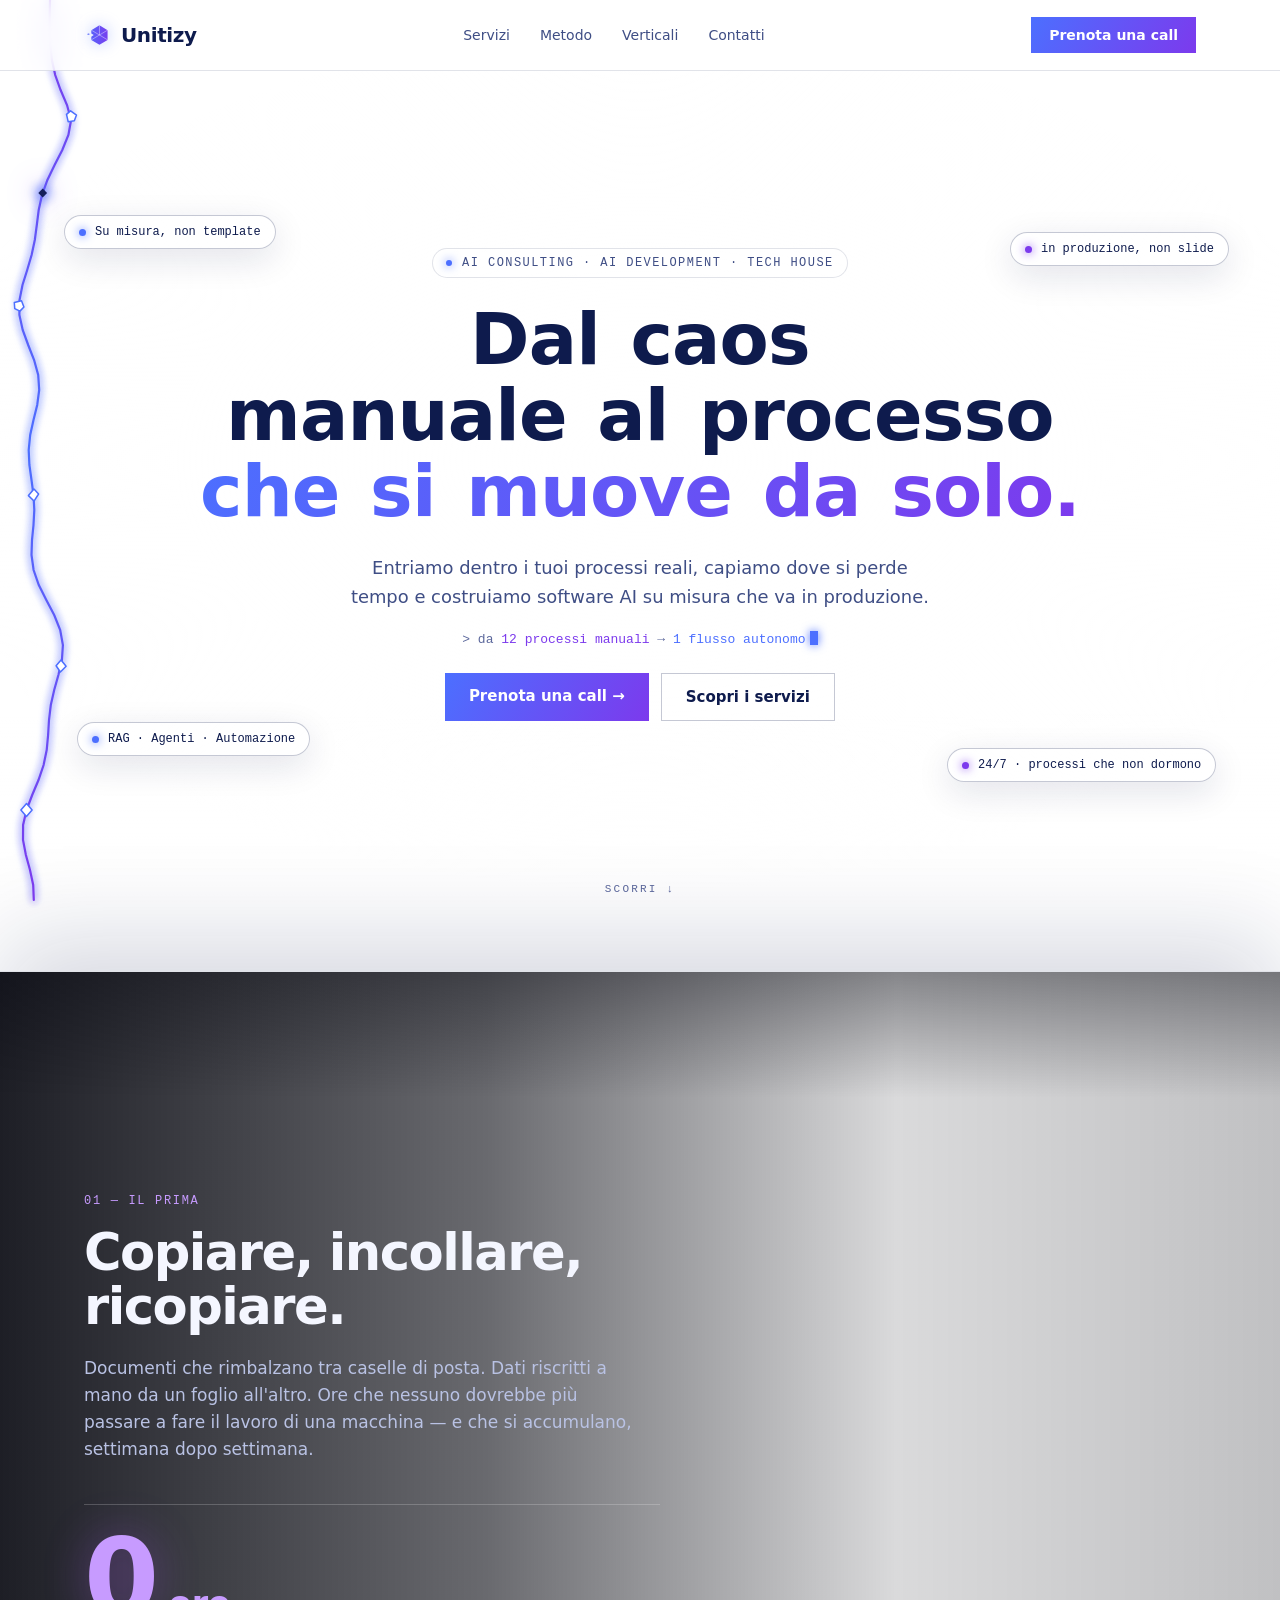
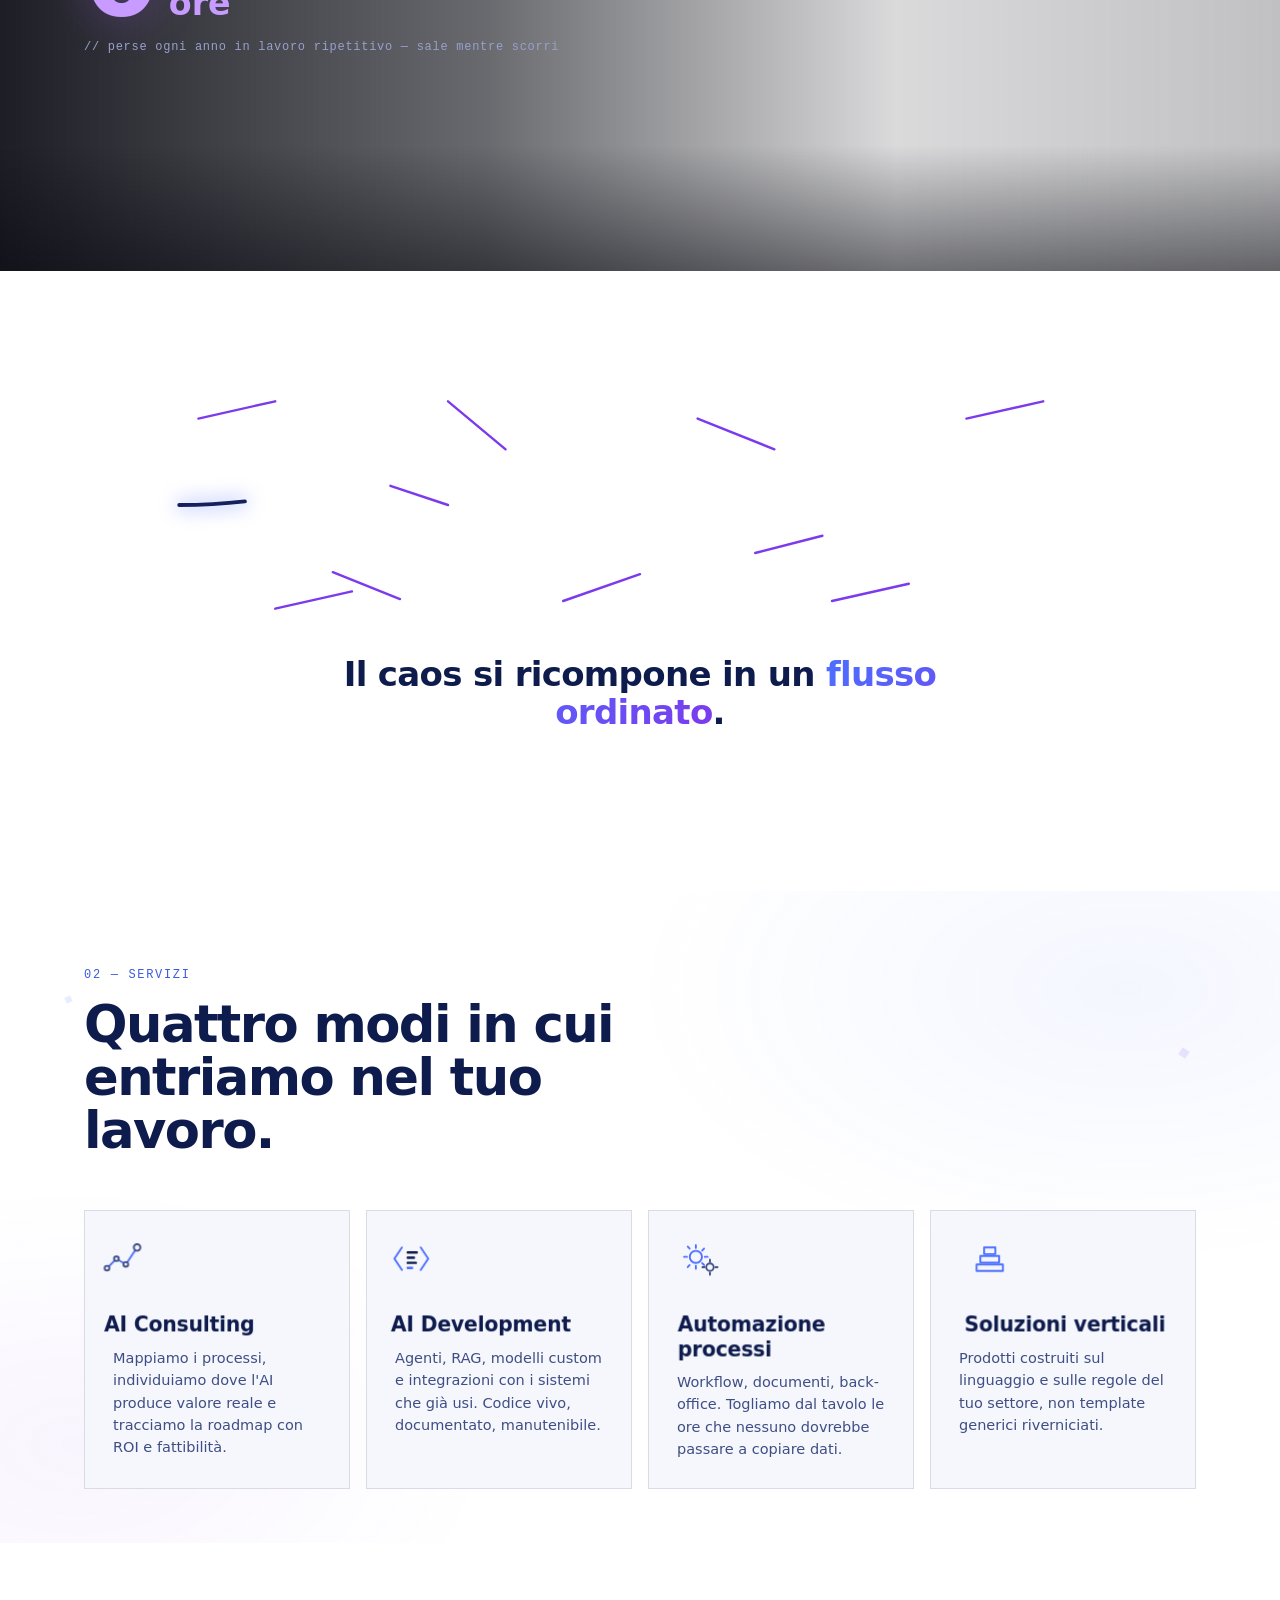
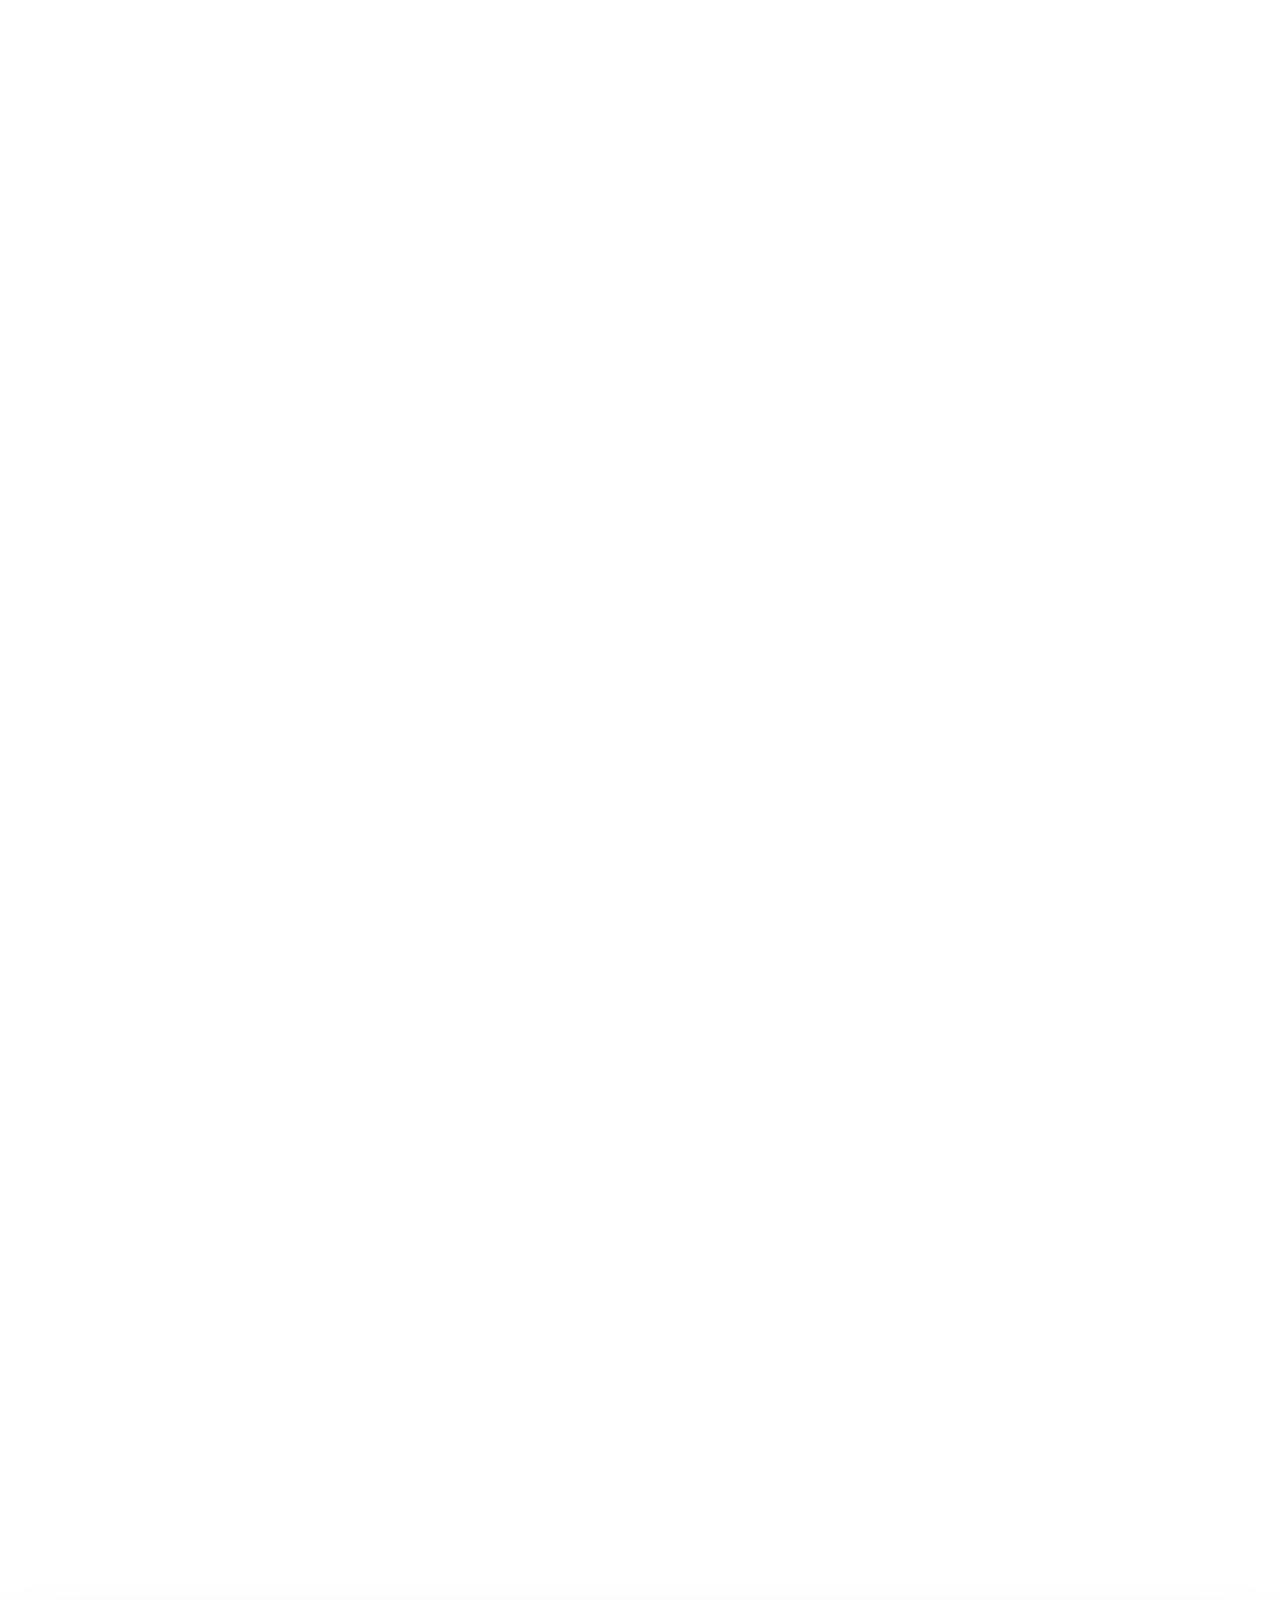
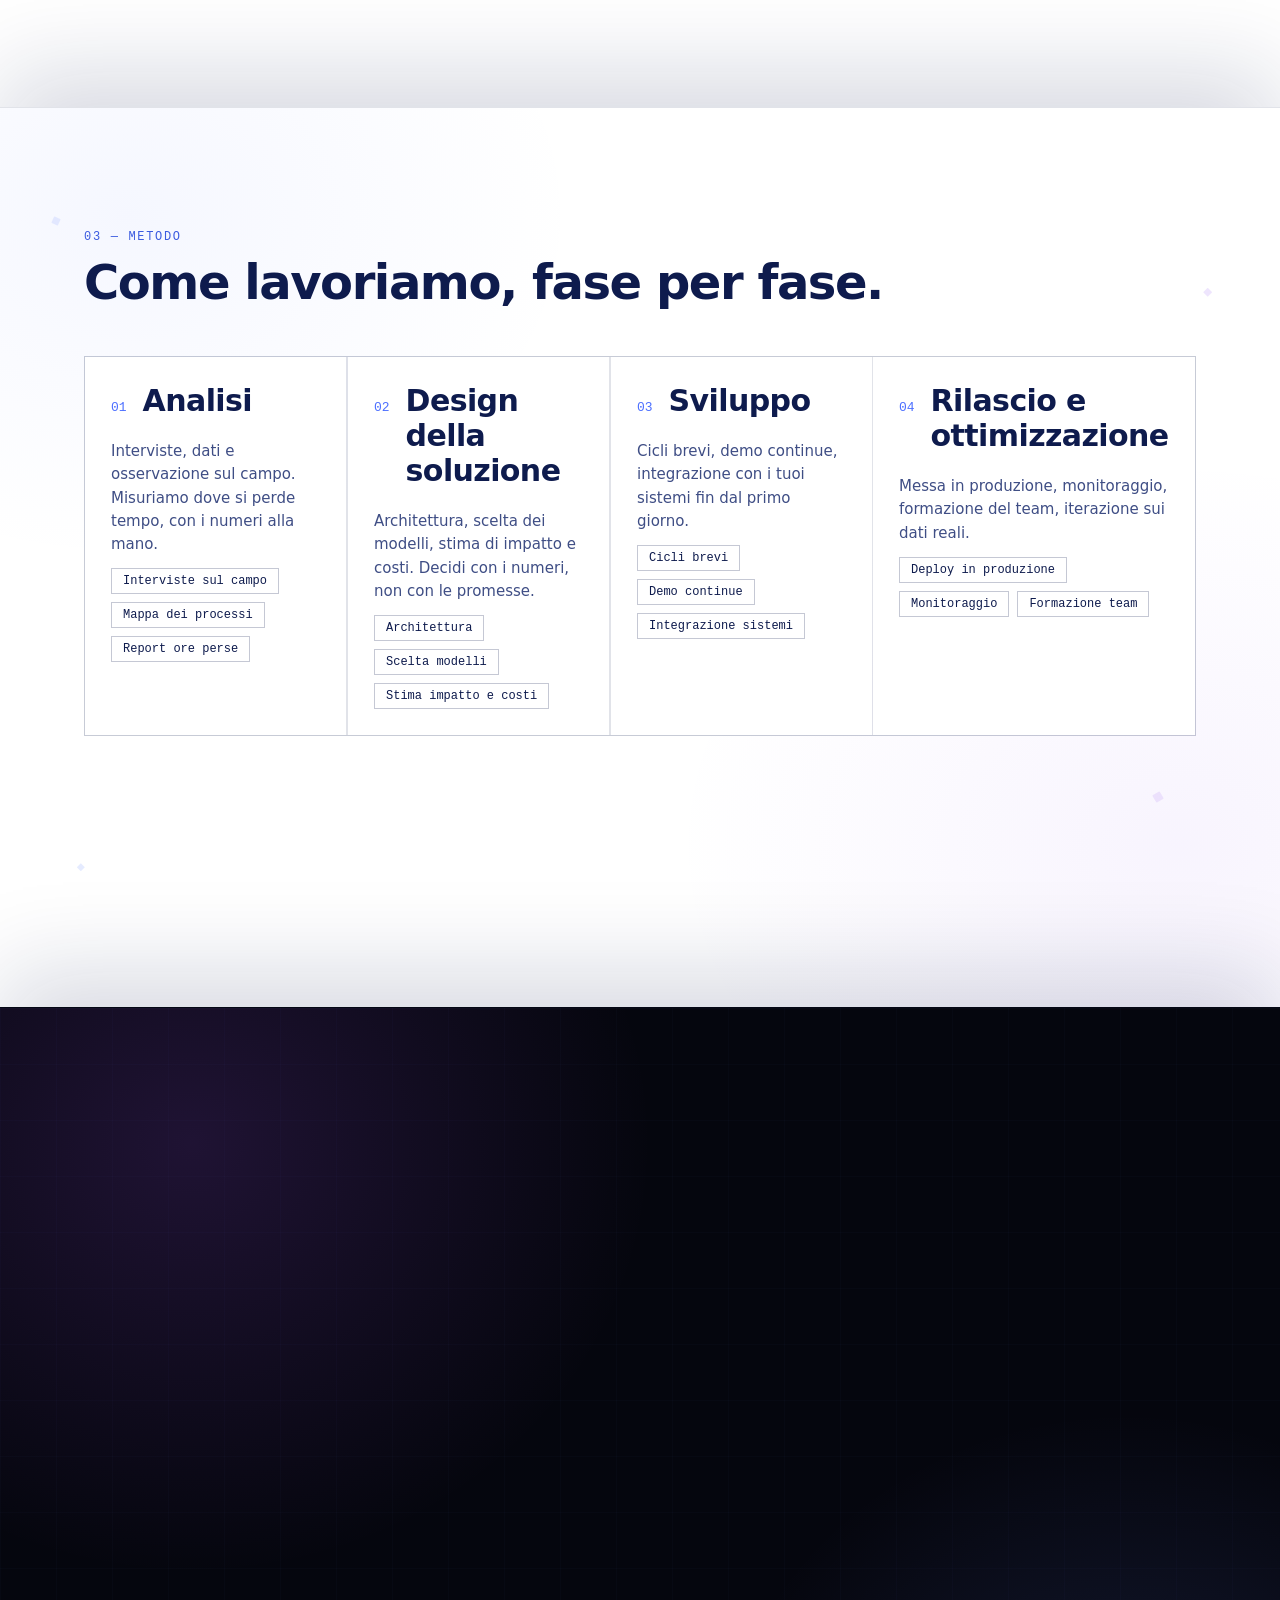
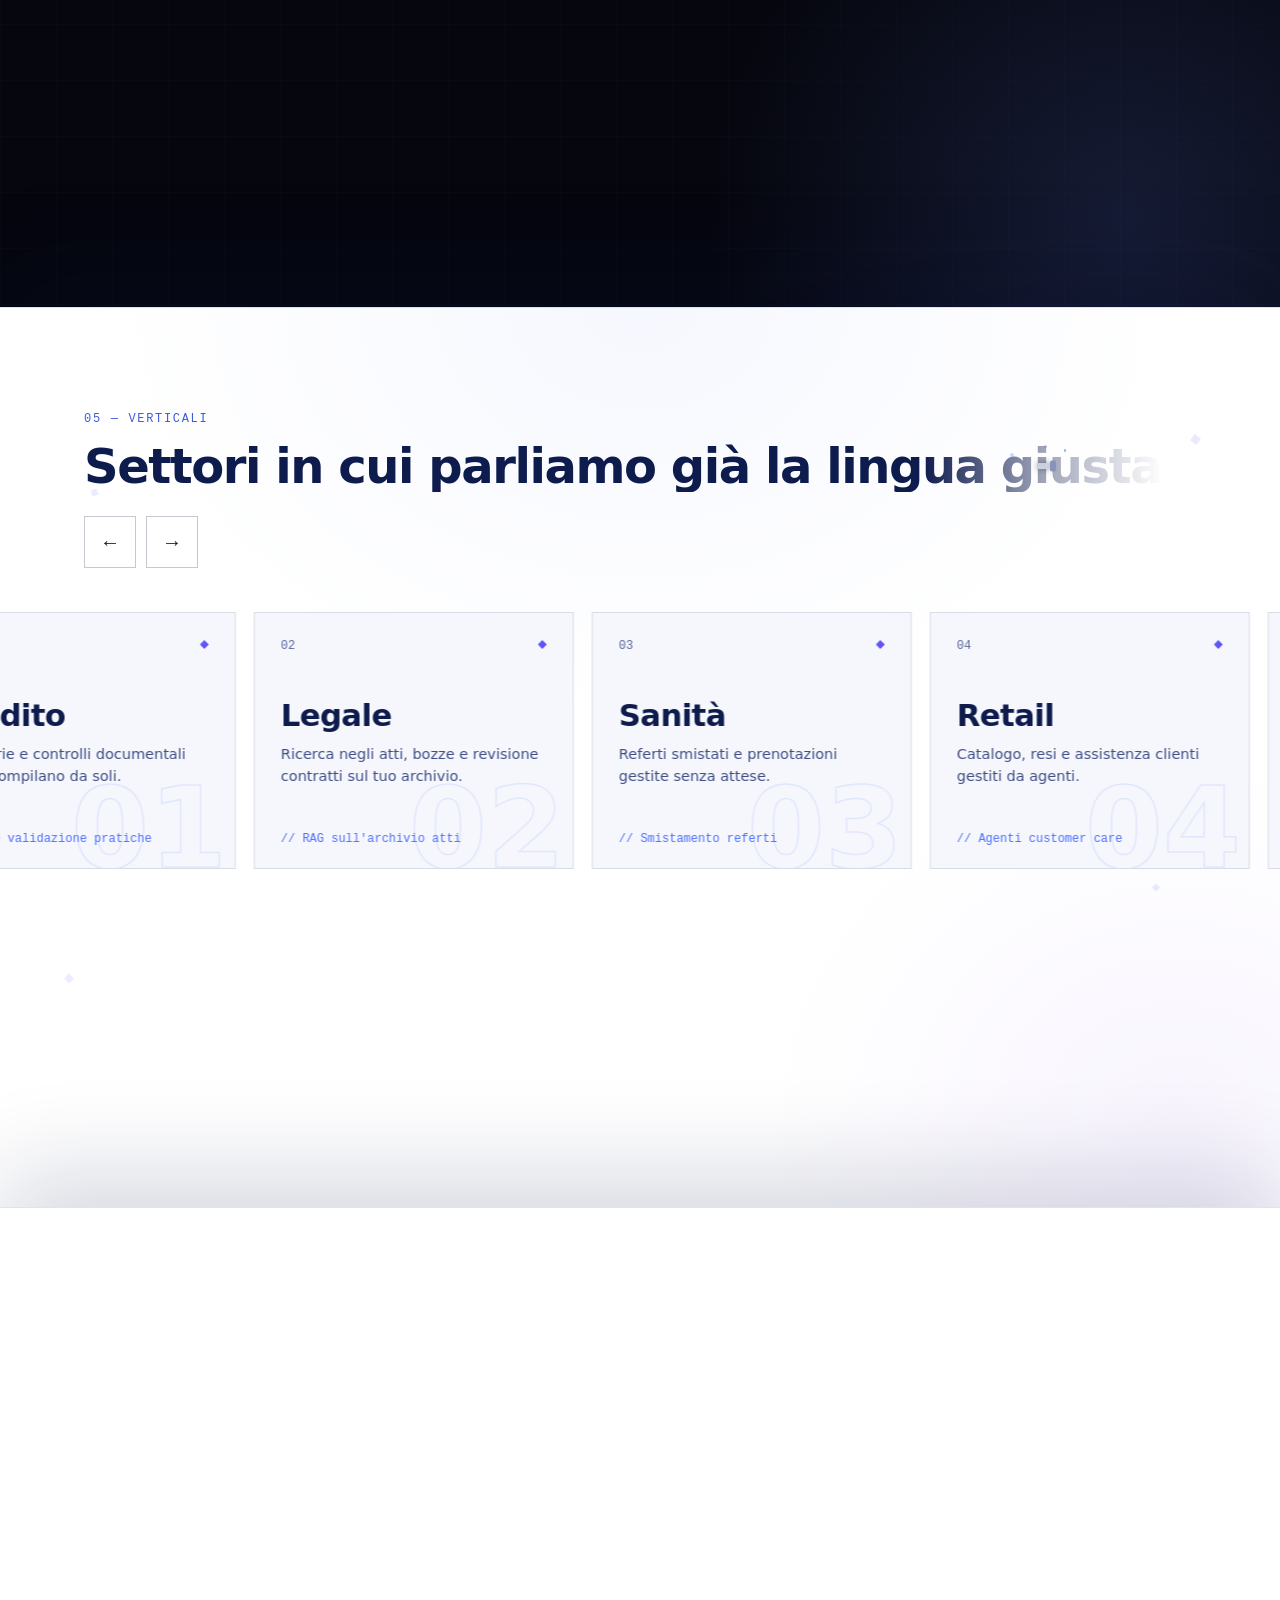
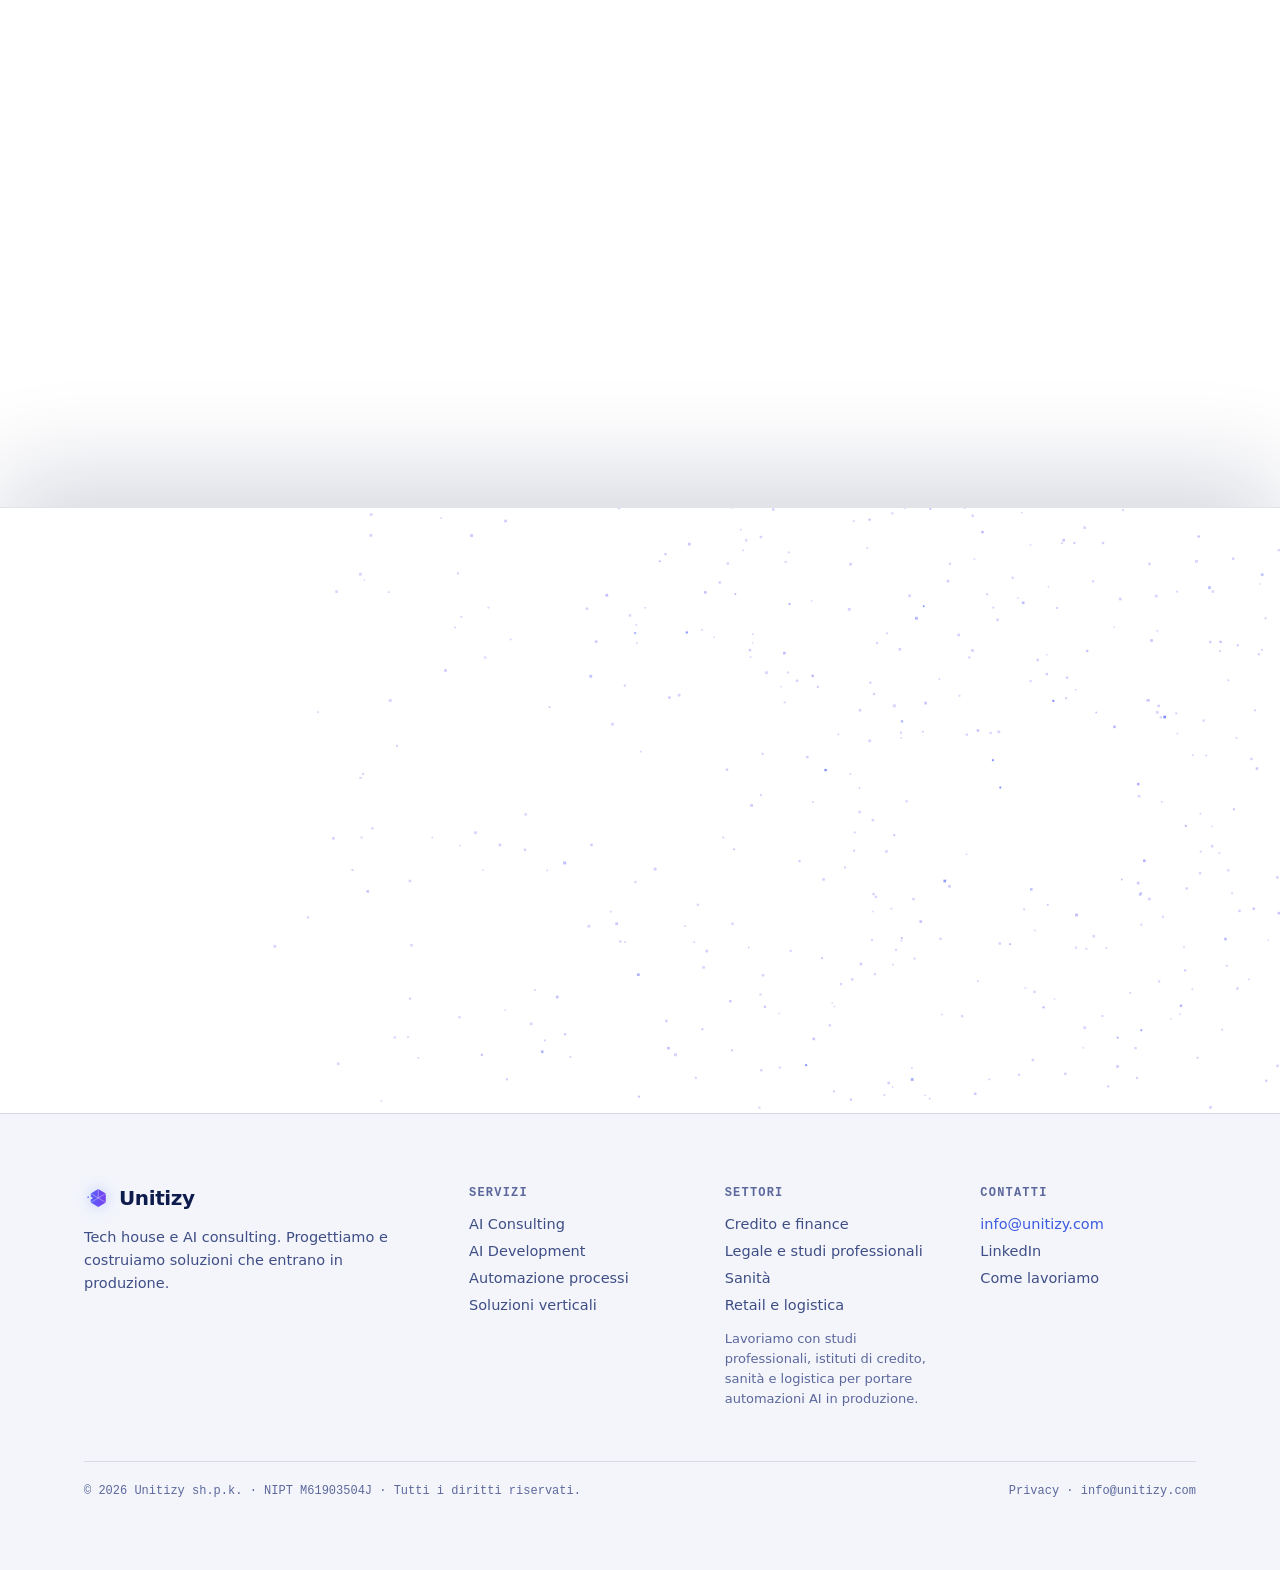
==== commit a9d9e374: "Morte al monolite: CSS e JS estratti da index.html - assets/css/site.css (135 righe): font-face, key" ====
--- a/index.html
+++ b/index.html
@@ -16,145 +16,11 @@
 <script type="application/ld+json">{"@context":"https://schema.org","@type":"Organization","name":"Unitizy sh.p.k.","url":"https://unitizy.com","email":"info@unitizy.com","vatID":"M61903504J","description":"Tech house di AI consulting e AI development: software AI su misura che entra in produzione.","logo":"https://unitizy.com/assets/brand/marks.svg"}</script>
 <meta name="twitter:image" content="https://unitizy.com/assets/social/unitizy-social-banner-link.png">
 <link rel="icon" href="data:image/svg+xml,%3Csvg xmlns='http://www.w3.org/2000/svg' viewBox='0 0 64 64'%3E%3Cdefs%3E%3ClinearGradient id='g' gradientUnits='userSpaceOnUse' x1='0' y1='32' x2='64' y2='32'%3E%3Cstop offset='0' stop-color='%234C6FFF'/%3E%3Cstop offset='1' stop-color='%237C3AED'/%3E%3C/linearGradient%3E%3C/defs%3E%3Cpath d='M38 8 L58 20 V44 L38 56 L18 44 V36 L24 32 L18 28 V20 Z' fill='url(%23g)'/%3E%3Cpath d='M38 8 V32 M38 32 L18 44 M38 32 L58 44 M38 32 L18 20 M38 32 L58 20' stroke='white' stroke-opacity='.5' stroke-width='2' fill='none'/%3E%3Cpath d='M8 30l3.4-2.4 2.6 2.4-3 2.2z' fill='url(%23g)'/%3E%3C/svg%3E">
-<style>
-/* font self-hostati (subset latin) — niente richieste a Google */
-@font-face{font-family:'Inter';font-style:normal;font-weight:400;font-display:swap;src:url(vendor/fonts/inter-400.woff2) format('woff2')}
-@font-face{font-family:'Inter';font-style:normal;font-weight:500;font-display:swap;src:url(vendor/fonts/inter-500.woff2) format('woff2')}
-@font-face{font-family:'Inter';font-style:normal;font-weight:600;font-display:swap;src:url(vendor/fonts/inter-600.woff2) format('woff2')}
-@font-face{font-family:'JetBrains Mono';font-style:normal;font-weight:400;font-display:swap;src:url(vendor/fonts/jetbrains-mono-400.woff2) format('woff2')}
-@font-face{font-family:'JetBrains Mono';font-style:normal;font-weight:500;font-display:swap;src:url(vendor/fonts/jetbrains-mono-500.woff2) format('woff2')}
-@font-face{font-family:'Space Grotesk';font-style:normal;font-weight:400;font-display:swap;src:url(vendor/fonts/space-grotesk-400.woff2) format('woff2')}
-@font-face{font-family:'Space Grotesk';font-style:normal;font-weight:500;font-display:swap;src:url(vendor/fonts/space-grotesk-500.woff2) format('woff2')}
-@font-face{font-family:'Space Grotesk';font-style:normal;font-weight:600;font-display:swap;src:url(vendor/fonts/space-grotesk-600.woff2) format('woff2')}
-@font-face{font-family:'Space Grotesk';font-style:normal;font-weight:700;font-display:swap;src:url(vendor/fonts/space-grotesk-700.woff2) format('woff2')}
-@font-face{font-family:'Clash Display';font-style:normal;font-weight:500;font-display:swap;src:url(vendor/fonts/clash-display-500.woff2) format('woff2')}
-@font-face{font-family:'Clash Display';font-style:normal;font-weight:600;font-display:swap;src:url(vendor/fonts/clash-display-600.woff2) format('woff2')}
-@font-face{font-family:'Clash Display';font-style:normal;font-weight:700;font-display:swap;src:url(vendor/fonts/clash-display-700.woff2) format('woff2')}
-</style>
+<link rel="stylesheet" href="assets/css/site.css">
 <link rel="preload" href="vendor/fonts/clash-display-700.woff2" as="font" type="font/woff2" crossorigin>
 <link rel="preload" href="vendor/fonts/inter-400.woff2" as="font" type="font/woff2" crossorigin>
 <script src="vendor/three-0.152.2.min.js" defer></script>
 <script src="vendor/lenis-1.1.14.min.js" defer></script>
-<style>
-:root{
-  --bg:#FFFFFF; --surface:#F5F7FC; --surface2:#EBEFF9;
-  --line:rgba(14,27,77,.12); --line2:rgba(14,27,77,.24);
-  --tx:#0E1B4D; --mut:#3F4E85; --dim:#5C689C;
-  --cy:#4C6FFF; --cyt:#3B5BE0; --vi:#7C3AED;
-  --grad:linear-gradient(120deg,#4C6FFF 0%,#7C3AED 100%);
-  --dsp:'Clash Display','Space Grotesk',system-ui,sans-serif; --bd:'Inter',system-ui,sans-serif; --mo:'JetBrains Mono',ui-monospace,monospace;
-  --ease:cubic-bezier(.22,1,.36,1);
-}
-*,*::before,*::after{box-sizing:border-box}
-body{margin:0;background:var(--bg);color:var(--tx);font-family:var(--bd);-webkit-font-smoothing:antialiased}
-a{color:var(--cy);text-decoration:none}
-::selection{background:rgba(110,139,255,.3)}
-:focus-visible{outline:2px solid var(--cy);outline-offset:2px}
-::-webkit-scrollbar{width:11px;height:11px}::-webkit-scrollbar-track{background:var(--bg)}::-webkit-scrollbar-thumb{background:#CBD4EE;border:3px solid var(--bg);border-radius:20px}
-html.lenis,html.lenis body{height:auto}
-.lenis.lenis-smooth{scroll-behavior:auto!important}
-.lenis.lenis-smooth [data-lenis-prevent]{overscroll-behavior:contain}
-.lenis.lenis-stopped{overflow:hidden}
-
-.u-hl{display:block;position:relative;padding-bottom:.06em}
-.u-hl>span{display:inline-block;opacity:0}
-.u-fade{opacity:0;animation:u-fade .7s var(--ease) forwards}
-.u-fd1{animation-delay:1.0s}.u-fd2{animation-delay:1.15s}.u-fd3{animation-delay:1.3s}
-@keyframes u-fade{to{opacity:1}}
-.u-caret{display:inline-block;width:8px;height:1.05em;background:var(--cy);margin-left:4px;vertical-align:-2px;animation:u-blink 1.05s steps(1) infinite;box-shadow:0 0 10px var(--cy)}
-@keyframes u-blink{50%{opacity:0}}
-@keyframes u-mq{from{transform:translateX(0)}to{transform:translateX(-50%)}}
-.u-tk{animation:u-mq 32s linear infinite}
-.u-mq-wrap:hover .u-tk{animation-duration:120s}
-.u-float{animation:u-flt 9s ease-in-out infinite}
-@keyframes u-flt{0%,100%{transform:translateY(0)}50%{transform:translateY(-6px)}}
-#u-tflow{animation:u-flow 2.4s linear infinite}
-@keyframes u-flow{to{stroke-dashoffset:-1}}
-.mstep.is-active h3{animation:u-wordin .55s var(--ease) both}
-.mstep.is-active .mstep-deliv p{animation:u-wordin .6s .08s var(--ease) both}
-.mstep.is-active .mstep-deliv div span{animation:u-wordin .5s var(--ease) both;animation-delay:.16s}
-.mstep.is-active .mstep-deliv div span:nth-child(2){animation-delay:.28s}
-.mstep.is-active .mstep-deliv div span:nth-child(3){animation-delay:.4s}
-@keyframes u-wordin{from{opacity:0;transform:translateY(16px);filter:blur(7px)}to{opacity:1;transform:none;filter:none}}
-@keyframes u-svcin{from{opacity:0;transform:translateY(18px)}to{opacity:1;transform:none}}
-
-.svc .u-ico [data-anim]{transform-box:fill-box}
-.svc .u-ico svg{transition:filter .3s}
-.svc:hover .u-ico svg{filter:drop-shadow(0 0 10px rgba(110,139,255,.6))}
-.svc .u-ico .u-route{stroke-dasharray:170;stroke-dashoffset:0}
-.svc:hover .u-ico .u-route{animation:u-draw 1.3s cubic-bezier(.65,0,.35,1)}
-@keyframes u-draw{from{stroke-dashoffset:170}to{stroke-dashoffset:0}}
-.svc .u-ico .u-crow{transform-origin:left center}
-.svc:hover .u-ico .u-crow{animation:u-crow .5s var(--ease)}
-.svc:hover .u-ico .u-c2{animation-delay:.11s}.svc:hover .u-ico .u-c3{animation-delay:.22s}.svc:hover .u-ico .u-c4{animation-delay:.33s}
-@keyframes u-crow{from{transform:scaleX(.06);opacity:.2}to{transform:scaleX(1);opacity:1}}
-.svc .u-ico .u-ccar{opacity:0}.svc:hover .u-ico .u-ccar{animation:u-blink 1s steps(1) infinite .44s}
-.svc .u-ico .u-gear{transform-origin:center}.svc:hover .u-ico .u-gear{animation:u-spin 3.4s linear infinite}
-@keyframes u-spin{to{transform:rotate(360deg)}}
-.svc .u-ico .u-gear2{transform-origin:center}.svc:hover .u-ico .u-gear2{animation:u-spinr 4.6s linear infinite}
-@keyframes u-spinr{to{transform:rotate(-360deg)}}
-.svc .u-ico .u-lay{transform-origin:center bottom}
-.svc:hover .u-ico .u-lay{animation:u-lay .55s var(--ease)}
-.svc:hover .u-ico .u-l2{animation-delay:.14s}.svc:hover .u-ico .u-l3{animation-delay:.28s}
-@keyframes u-lay{from{transform:scaleY(0);opacity:.18}to{transform:scaleY(1);opacity:1}}
-
-/* — mini-diagrammi animati dei servizi (attivi con .ss-run sulla scena o sul pannello accordion) — */
-.sdg svg{display:block;width:100%;height:auto}
-.sdg text{font-family:'JetBrains Mono',ui-monospace,monospace;letter-spacing:.08em}
-.sdg .d-pop{opacity:0}
-.ss-run .sdg .d-pop{animation:d-pop .6s var(--ease) forwards}
-.sdg .d-flow{stroke-dasharray:5 6}
-.ss-run .sdg .d-flow{animation:d-dash 1.15s linear infinite}
-.sdg .d-trav{opacity:0}
-.ss-run .sdg .d-trav{opacity:1;animation:d-trav 3.2s cubic-bezier(.45,0,.55,1) .6s infinite}
-.sdg .d-scan{opacity:0}
-.ss-run .sdg .d-scan{opacity:1;animation:d-scan 3.6s cubic-bezier(.45,0,.55,1) infinite alternate}
-.ss-run .sdg .d-pulse{animation:d-pulse 2.4s ease-in-out infinite}
-@keyframes d-pop{from{opacity:0;transform:translateY(7px)}to{opacity:1;transform:none}}
-@keyframes d-dash{to{stroke-dashoffset:-11}}
-@keyframes d-trav{from{offset-distance:0%}to{offset-distance:100%}}
-@keyframes d-scan{from{transform:translateX(0)}to{transform:translateX(296px)}}
-@keyframes d-pulse{0%,100%{opacity:.35}50%{opacity:1}}
-
-/* — logo navbar: i frammenti convergono nella breccia (regola 5 del manuale) — */
-.lg-a1{opacity:0;animation:u-lgin .8s .5s var(--ease) both}
-.lg-a2{opacity:0;animation:u-lgthru 1.5s 1.1s cubic-bezier(.45,0,.55,1) both}
-.lg-a3{opacity:0;animation:u-lgthru 1.5s 1.6s cubic-bezier(.45,0,.55,1) both}
-.u-logo-link:hover .lg-a2{animation:u-lgthru2 1.2s cubic-bezier(.45,0,.55,1) both}
-.u-logo-link:hover .lg-a3{animation:u-lgthru2 1.2s .3s cubic-bezier(.45,0,.55,1) both}
-@keyframes u-lgin{from{opacity:0;transform:translateX(-9px)}to{opacity:1;transform:none}}
-@keyframes u-lgthru{0%{opacity:0;transform:translateX(-8px)}40%{opacity:.95}100%{opacity:0;transform:translateX(13px)}}
-@keyframes u-lgthru2{0%{opacity:0;transform:translateX(-8px)}40%{opacity:.95}100%{opacity:0;transform:translateX(13px)}}
-
-/* — atmosfere di sezione: velature brand + costellazioni di frammenti — */
-.u-atmo{position:absolute;inset:0;pointer-events:none;overflow:hidden}
-.u-atmo i{position:absolute;display:block;background:var(--cy);clip-path:polygon(50% 0,100% 50%,50% 100%,0 50%)}
-
-@media (prefers-reduced-motion: reduce){
-  .u-hl>span,.u-fade{transform:none;animation:none;opacity:1}
-  .u-tk,.u-caret,.u-float,#u-tflow{animation:none}
-  .svc:hover .u-ico *{animation:none!important}
-  .mstep.is-active h3,.mstep.is-active .mstep-deliv p,.mstep.is-active .mstep-deliv div span{animation:none!important}
-  .sdg svg *{animation:none!important}
-  .sdg .d-pop,.sdg .d-trav,.sdg .d-scan{opacity:1}
-  .lg-a1{animation:none!important;opacity:1}
-  .lg-a2,.lg-a3{animation:none!important;opacity:0!important}
-}
-.u-burger{display:none}
-@media (max-width:900px){ .u-nav-links{display:none!important} .u-spine{display:none!important} #u-filmbar{display:none!important} .u-burger{display:flex!important} }
-@media (max-width:820px){ .u-cards{grid-template-columns:1fr 1fr!important} .u-prima-grid{grid-template-columns:1fr!important} .u-impact{grid-template-columns:1fr!important} #u-hero-info{display:none!important} .u-proofgrid{grid-template-columns:1fr!important} .u-steps{grid-template-columns:repeat(2,1fr)!important} }
-@media (max-width:560px){ .u-steps{grid-template-columns:1fr!important} }
-@media (max-width:560px){ .u-cards{grid-template-columns:1fr!important} }
-@media (max-width:720px){ .svc-d{grid-template-columns:1fr!important} }
-.u-skip{position:absolute;left:8px;top:-60px;z-index:100;background:var(--grad);color:#fff;font-family:var(--dsp);font-weight:600;font-size:14px;padding:10px 18px;transition:top .2s}
-.u-skip:focus{top:8px}
-.hv-tx:hover{color:var(--tx)!important}
-.hv-lift1:hover{box-shadow:0 8px 30px rgba(110,139,255,.45);transform:translateY(-1px)}
-.hv-lift2:hover{box-shadow:0 12px 44px rgba(110,139,255,.5);transform:translateY(-2px)}
-.hv-lift3:hover{box-shadow:0 14px 50px rgba(110,139,255,.55);transform:translateY(-2px)}
-.hv-ghost:hover{border-color:var(--cy)!important;background:rgba(110,139,255,.08)!important}
-.u-vcard:hover{border-color:var(--cy)!important;transform:translateY(-6px);box-shadow:0 20px 54px rgba(110,139,255,.22)}
-</style>
 </head>
 <body>
 <div id="u-root" style="color:var(--tx);font-family:var(--bd);overflow-x:clip">
@@ -849,1241 +715,6 @@
 </footer>
 
 </div>
-<script>
-class UnitizySite {
-  constructor(props) { this.props = props; }
-  init() {
-    this.RM = matchMedia('(prefers-reduced-motion: reduce)').matches;
-    this.cleanups = [];
-    this.rafs = [];
-    this.disposers = [];
-    this.applyAccent();
-    this.initServices();
-    this.initMetodo();
-    this.initCursor();
-    this.initBurger();
-    this.initImpatto();
-    this.initPenWrite();
-    this.initSectionFx();
-    this.setHeroInfo();
-    this.initHeroParallax();
-    this.initPrimaBg();
-    this.initHRide();
-    this.initCinema();
-    this.initServicesScroll();
-    this.initThread();
-    this.initCtaFinale();
-    this.initScan();
-    this.initCarousel();
-    this.initFilmBar();
-    this._pending = false;
-    this._onScroll = () => { if (this._pending) return; this._pending = true; requestAnimationFrame(() => { this._pending = false; this._heroScroll = this.clamp(scrollY / Math.max(1, innerHeight), 0, 1); this.updateHeroTimeline(); this.updateHRide(); this.updateBookOpen(); this.updateScan(); this.updatePrima(); this.updateSpine(); this.updateMetodo(); this.updateSvcScroll(); this.updateSectionFx(); this.updateCinema(); this.updateFilm(); }); };
-    addEventListener('scroll', this._onScroll, { passive: true });
-    addEventListener('resize', this._onScroll);
-    this.cleanups.push(() => { removeEventListener('scroll', this._onScroll); removeEventListener('resize', this._onScroll); });
-    this._onScroll();
-    this.initSmoothScroll();
-    this.waitThree(() => {
-      // costruzione scene 3D in idle: non rubare il main thread al primo paint
-      const go = () => {
-        try { this.buildHero(this.q('u-hero3d')); } catch (e) { console.warn('hero3d', e); }
-        try { this.buildHero(this.q('u-cta3d'), true); } catch (e) { console.warn('cta3d', e); }
-      };
-      (window.requestIdleCallback || (f => setTimeout(f, 180)))(go);
-    });
-  }
-
-  clamp(v, a, b) { return Math.max(a, Math.min(b, v)); }
-  q(id) { return document.getElementById(id); }
-  accentHex() { return this.props.accentColor || '#4C6FFF'; }
-  applyAccent() { const r = this.q('u-root'); if (r) { r.style.setProperty('--cy', this.accentHex()); r.style.setProperty('--grad', `linear-gradient(120deg,${this.accentHex()} 0%,#7C3AED 100%)`); } }
-  metrics() { const p = this.props || {}; return { wasted: +p.wastedHours || 1240, hoursReturned: +p.hoursReturned || 12400, processesAutomated: +p.processesAutomated || 40, projectsProduction: +p.projectsProduction || 100 }; }
-  glowTexture() {
-    if (this._glow) return this._glow;
-    const c = document.createElement('canvas'); c.width = c.height = 128; const g = c.getContext('2d');
-    const gr = g.createRadialGradient(64, 64, 0, 64, 64, 64);
-    gr.addColorStop(0, 'rgba(255,255,255,1)'); gr.addColorStop(0.22, 'rgba(214,228,255,0.7)'); gr.addColorStop(0.55, 'rgba(150,175,255,0.2)'); gr.addColorStop(1, 'rgba(120,150,255,0)');
-    g.fillStyle = gr; g.fillRect(0, 0, 128, 128);
-    this._glow = new THREE.CanvasTexture(c); return this._glow;
-  }
-  envCanvas() {
-    const c = document.createElement('canvas'); c.width = 512; c.height = 256; const g = c.getContext('2d');
-    const grad = g.createLinearGradient(0, 0, 0, 256); grad.addColorStop(0, '#c9d6ff'); grad.addColorStop(0.5, '#eef2ff'); grad.addColorStop(1, '#ffffff');
-    g.fillStyle = grad; g.fillRect(0, 0, 512, 256);
-    const blob = (x, y, r, col) => { const rg = g.createRadialGradient(x, y, 0, x, y, r); rg.addColorStop(0, col); rg.addColorStop(1, 'rgba(0,0,0,0)'); g.fillStyle = rg; g.fillRect(0, 0, 512, 256); };
-    blob(150, 60, 130, 'rgba(120,150,255,0.95)'); blob(380, 70, 150, 'rgba(175,110,255,0.85)'); blob(300, 210, 120, 'rgba(255,255,255,0.55)');
-    return c;
-  }
-  penLine(inner, delay) {
-    const parent = inner.parentElement; if (!parent) return 0;
-    parent.style.position = 'relative'; inner.style.display = 'inline-block'; inner.style.opacity = '1';
-    if (this.RM) { inner.style.clipPath = 'none'; return 0; }
-    const dur = Math.max(650, Math.min(1700, (inner.textContent || '').length * 22));
-    inner.style.clipPath = 'inset(-18% 101% -18% -2%)';
-    const nib = document.createElement('span');
-    nib.style.cssText = 'position:absolute;top:.06em;left:0;width:3px;height:.9em;border-radius:2px;background:linear-gradient(180deg,var(--cy),var(--vi));box-shadow:0 0 12px var(--cy),0 0 24px rgba(168,85,247,.85);opacity:0;pointer-events:none;z-index:5';
-    parent.appendChild(nib);
-    const start = performance.now() + (delay || 0);
-    const step = (now) => {
-      if (now < start) { const id = requestAnimationFrame(step); this.rafs.push(id); return; }
-      const t = this.clamp((now - start) / dur, 0, 1);
-      const w = inner.offsetWidth || 1;
-      inner.style.clipPath = `inset(-18% ${101 * (1 - t)}% -18% -2%)`;
-      nib.style.left = (w * t) + 'px'; nib.style.opacity = (t > 0.02 && t < 0.98) ? '1' : '0';
-      if (t < 1) { const id = requestAnimationFrame(step); this.rafs.push(id); } else { inner.style.clipPath = 'none'; nib.remove(); }
-    };
-    const id = requestAnimationFrame(step); this.rafs.push(id);
-    return dur;
-  }
-  sprayLine(inner, delay) {
-    const parent = inner.parentElement; if (!parent) return 0;
-    parent.style.position = 'relative'; inner.style.display = 'inline-block'; inner.style.opacity = '1';
-    if (this.RM) { inner.style.webkitMaskImage = 'none'; inner.style.maskImage = 'none'; return 0; }
-    const dur = Math.max(780, Math.min(1900, (inner.textContent || '').length * 27));
-    const soft = 11;
-    const setMask = (pct) => { const m = `linear-gradient(90deg, #000 ${Math.max(0, pct - soft)}%, rgba(0,0,0,0.4) ${pct}%, transparent ${Math.min(100, pct + soft)}%)`; inner.style.webkitMaskImage = m; inner.style.maskImage = m; };
-    setMask(0);
-    const noz = document.createElement('span');
-    noz.style.cssText = 'position:absolute;top:.02em;left:0;width:16px;height:.94em;pointer-events:none;z-index:6;opacity:0';
-    noz.innerHTML = '<span style="position:absolute;left:0;top:50%;transform:translateY(-50%);width:15px;height:6px;border-radius:2px;background:#c9d0e0;box-shadow:0 0 6px rgba(0,0,0,.4)"></span><span style="position:absolute;left:13px;top:50%;transform:translateY(-50%);width:6px;height:11px;border-radius:2px;background:#8a93b5"></span>';
-    parent.appendChild(noz);
-    const dots = [];
-    const start = performance.now() + (delay || 0);
-    let lastSpawn = 0;
-    const step = (now) => {
-      if (now < start) { const id = requestAnimationFrame(step); this.rafs.push(id); return; }
-      const t = this.clamp((now - start) / dur, 0, 1);
-      const w = inner.offsetWidth || 1, h = inner.offsetHeight || 1;
-      const pct = t * 111; const x = w * (pct / 100);
-      setMask(pct);
-      noz.style.left = (x - 6) + 'px'; noz.style.opacity = (t > 0.01 && t < 0.985) ? '1' : '0';
-      if (t < 0.985 && now - lastSpawn > 26) {
-        lastSpawn = now; const cnt = 1 + Math.floor(Math.random() * 2);
-        for (let i = 0; i < cnt; i++) { const d = document.createElement('span'); const dy = Math.random() * h; const dx = x + (Math.random() * 30 - 8); const r = 1 + Math.random() * 3.2; const col = Math.random() < 0.5 ? '110,139,255' : '168,85,247'; d.style.cssText = `position:absolute;left:${dx}px;top:${dy}px;width:${r}px;height:${r}px;border-radius:50%;background:rgba(${col},${(0.3 + Math.random() * 0.45).toFixed(2)});filter:blur(.4px);pointer-events:none;z-index:5;transition:opacity .5s ease`; parent.appendChild(d); dots.push({ el: d, born: now }); }
-      }
-      for (let i = dots.length - 1; i >= 0; i--) { const age = now - dots[i].born; if (age > 90) dots[i].el.style.opacity = '0'; if (age > 640) { dots[i].el.remove(); dots.splice(i, 1); } }
-      if (t < 1) { const id = requestAnimationFrame(step); this.rafs.push(id); } else { inner.style.webkitMaskImage = 'none'; inner.style.maskImage = 'none'; noz.remove(); dots.forEach(o => o.el.remove()); }
-    };
-    const id = requestAnimationFrame(step); this.rafs.push(id);
-    return dur;
-  }
-  initPenWrite() {
-    const heroLines = [...document.querySelectorAll('header .u-hl > span')];
-    if (!this.initCrystalText(heroLines)) {
-      let delay = 250;
-      heroLines.forEach(s => { const dur = this.sprayLine(s, delay); delay += dur + 90; });
-    }
-    const heads = [...document.querySelectorAll('#u-root h2')];
-    const io = new IntersectionObserver(es => es.forEach(e => { if (e.isIntersecting) { this.sprayLine(e.target.__inner, 0); io.unobserve(e.target); } }), { threshold: 0.55 });
-    heads.forEach(h => {
-      const inner = document.createElement('span'); inner.style.display = 'inline-block'; inner.innerHTML = h.innerHTML;
-      h.innerHTML = ''; h.style.position = 'relative'; h.appendChild(inner); h.__inner = inner;
-      if (this.RM) { inner.style.clipPath = 'none'; } else { inner.style.opacity = '0'; io.observe(h); }
-    });
-    this.cleanups.push(() => io.disconnect());
-  }
-  initCrystalText(lines) {
-    // Hero: le parole si formano dalle particelle esplose dal cluster di cristalli.
-    // Il testo DOM resta la verità (SEO/a11y): le particelle sono scenografia, poi crossfade.
-    const conn = navigator.connection || {};
-    if (this.RM || matchMedia('(max-width:820px)').matches || !lines.length || scrollY > innerHeight * 0.4 || conn.saveData || /(^|-)2g/.test(conn.effectiveType || '')) return false;
-    const reveal = () => lines.forEach(s => { s.style.transition = 'opacity .55s ease'; s.style.opacity = '1'; });
-    const start = () => { try {
-      if (document.hidden) { // tab in background: rimanda l'esplosione a quando l'utente guarda
-        const onVis = () => { if (!document.hidden) { document.removeEventListener('visibilitychange', onVis); setTimeout(start, 120); } };
-        document.addEventListener('visibilitychange', onVis);
-        this.cleanups.push(() => document.removeEventListener('visibilitychange', onVis));
-        return;
-      }
-      const vw = innerWidth, vh = innerHeight;
-      const dpr = Math.min(devicePixelRatio || 1, 2);
-      const off = document.createElement('canvas'); off.width = vw; off.height = vh;
-      const octx = off.getContext('2d', { willReadFrequently: true });
-      const lerpHex = (a, b, t) => {
-        const pa = [1, 3, 5].map(i => parseInt(a.slice(i, i + 2), 16));
-        const pb = [1, 3, 5].map(i => parseInt(b.slice(i, i + 2), 16));
-        return 'rgb(' + pa.map((v, i) => Math.round(v + (pb[i] - v) * t)).join(',') + ')';
-      };
-      const spans = [];
-      lines.forEach(s => {
-        const r = s.getBoundingClientRect();
-        if (!r.width || r.bottom < 0 || r.top > vh) return;
-        const cs = getComputedStyle(s);
-        const fs = parseFloat(cs.fontSize);
-        octx.font = cs.fontWeight + ' ' + fs + 'px ' + cs.fontFamily;
-        octx.textBaseline = 'alphabetic';
-        octx.fillStyle = '#000';
-        octx.fillText(s.textContent, r.left, r.top + (r.height - fs) / 2 + fs * 0.78);
-        spans.push({ el: s, r, grad: ((cs.webkitBackgroundClip || '') + (cs.backgroundClip || '')).includes('text') });
-      });
-      if (!spans.length) { reveal(); return; }
-      // campiona solo il rettangolo che contiene il testo, non tutta la viewport
-      const bx = Math.max(0, Math.min(...spans.map(s => s.r.left)) | 0), by = Math.max(0, Math.min(...spans.map(s => s.r.top)) | 0);
-      const bw = Math.min(vw, Math.max(...spans.map(s => s.r.right)) + 2 | 0) - bx, bh = Math.min(vh, Math.max(...spans.map(s => s.r.bottom)) + 2 | 0) - by;
-      const img = octx.getImageData(bx, by, bw, bh).data;
-      const pts = [], STEP = 5;
-      spans.forEach(sp => {
-        const x0 = Math.max(bx, sp.r.left | 0), x1 = Math.min(bx + bw, (sp.r.right + 2) | 0);
-        const y0 = Math.max(by, sp.r.top | 0), y1 = Math.min(by + bh, (sp.r.bottom + 2) | 0);
-        for (let y = y0; y < y1; y += STEP) for (let x = x0; x < x1; x += STEP) {
-          if (img[((y - by) * bw + (x - bx)) * 4 + 3] > 100) pts.push({ tx: x, ty: y, c: sp.grad ? lerpHex('#4C6FFF', '#7C3AED', (x - sp.r.left) / (sp.r.width || 1)) : '#0E1B4D' });
-        }
-      });
-      if (!pts.length) { reveal(); return; }
-      while (pts.length > 2400) pts.splice((Math.random() * pts.length) | 0, 1);
-      // origine dell'esplosione: il cluster 3D, ora dietro il testo centrato
-      const ox = vw * 0.5, oy = vh * 0.42;
-      const P = pts.map(p => {
-        const a = Math.random() * Math.PI * 2, d = 90 + Math.random() * 300;
-        return { tx: p.tx, ty: p.ty, c: p.c, bx: ox + Math.cos(a) * d, by: oy + Math.sin(a) * d * 0.7, delay: (p.tx / vw) * 0.5 + Math.random() * 0.1, curl: (Math.random() - 0.5) * 60, s: 1.6 + Math.random() * 1.6 };
-      });
-      const cv = document.createElement('canvas');
-      cv.width = vw * dpr; cv.height = vh * dpr;
-      cv.style.cssText = 'position:fixed;inset:0;width:100%;height:100%;z-index:40;pointer-events:none';
-      document.body.appendChild(cv);
-      const ctx = cv.getContext('2d'); ctx.scale(dpr, dpr);
-      const T = 2000, t0 = performance.now(), EX = 0.16;
-      let revealed = false;
-      const eo = t => 1 - Math.pow(1 - t, 3), eio = t => t < .5 ? 4 * t * t * t : 1 - Math.pow(-2 * t + 2, 3) / 2;
-      const tick = now => {
-        const t = Math.min((now - t0) / T, 1);
-        ctx.clearRect(0, 0, vw, vh);
-        for (const p of P) {
-          let x, y, al;
-          if (t < EX) { const k = eo(t / EX); x = ox + (p.bx - ox) * k; y = oy + (p.by - oy) * k; al = k; }
-          else {
-            const k = Math.min(Math.max((t - EX - p.delay * (1 - EX)) / 0.42, 0), 1);
-            const e = eio(k);
-            x = p.bx + (p.tx - p.bx) * e + Math.sin(e * Math.PI) * p.curl;
-            y = p.by + (p.ty - p.by) * e + Math.sin(e * Math.PI * 2) * p.curl * 0.3;
-            al = 1;
-          }
-          ctx.globalAlpha = al; ctx.fillStyle = p.c; ctx.fillRect(x, y, p.s, p.s);
-        }
-        if (t > 0.55 && !revealed) { // reveal anticipato: il titolo è l'elemento LCP, non farlo aspettare
-          revealed = true; reveal();
-          cv.style.transition = 'opacity .6s ease'; cv.style.opacity = '0';
-        }
-        if (t < 1) { const id = requestAnimationFrame(tick); this.rafs.push(id); }
-        else cv.remove();
-      };
-      const id = requestAnimationFrame(tick); this.rafs.push(id);
-      this.cleanups.push(() => cv.remove());
-    } catch (e) { console.warn('crystalText', e); reveal(); } };
-    if (document.fonts && document.fonts.ready) document.fonts.ready.then(() => setTimeout(start, 150)); else setTimeout(start, 350);
-    return true;
-  }
-  setHeroInfo() { const hi = this.q('u-hero-info'); if (hi) hi.style.display = this.props.heroInfo === false ? 'none' : ''; }
-  initHeroParallax() {
-    if (this.RM) return;
-    const header = document.getElementById('u-hero-pin'); if (!header) return;
-    const layers = [...document.querySelectorAll('#u-hero-info .u-flp, #u-hero-content .u-hpar')].map(el => ({ el, d: +el.dataset.depth || 20 }));
-    if (!layers.length) return;
-    let tx = 0, ty = 0, cx = 0, cy = 0, active = false;
-    const mv = e => { const r = header.getBoundingClientRect(); tx = ((e.clientX - r.left) / (r.width || 1) - 0.5); ty = ((e.clientY - r.top) / (r.height || 1) - 0.5); };
-    const io = new IntersectionObserver(es => { active = es[0].isIntersecting; }, { threshold: 0 });
-    io.observe(header);
-    addEventListener('pointermove', mv, { passive: true });
-    const loop = () => {
-      cx += (tx - cx) * 0.06; cy += (ty - cy) * 0.06;
-      if (active) layers.forEach(l => { l.el.style.transform = `translate3d(${(-cx * l.d).toFixed(2)}px, ${(-cy * l.d).toFixed(2)}px, 0)`; });
-      this._parRaf = requestAnimationFrame(loop); this.rafs.push(this._parRaf);
-    };
-    loop();
-    this.cleanups.push(() => { removeEventListener('pointermove', mv); io.disconnect(); });
-  }
-  initPrimaBg() {
-    const bg = this.q('u-prima-bg'); if (!bg) return;
-    const u = (this.props.primaVideoUrl || '').trim();
-    if (u) { bg.innerHTML = ''; bg.src = u; }
-    bg.muted = true; bg.loop = true; bg.play().catch(() => {});
-    bg.addEventListener('ended', () => { try { bg.currentTime = 0; bg.play(); } catch (e) {} });
-    let last = 0, lastAt = performance.now();
-    bg.addEventListener('timeupdate', () => { const n = performance.now(); if (bg.currentTime > last + 0.01) { last = bg.currentTime; lastAt = n; } });
-    const wd = setInterval(() => { if (!bg.paused && bg.currentTime > 1 && (performance.now() - lastAt) > 700) { try { bg.currentTime = 0; last = 0; lastAt = performance.now(); bg.play(); } catch (e) {} } }, 500);
-    const io = new IntersectionObserver(es => es.forEach(e => { if (e.isIntersecting) bg.play().catch(() => {}); else bg.pause(); }), { threshold: 0.05 });
-    io.observe(bg); this.cleanups.push(() => { io.disconnect(); clearInterval(wd); });
-  }
-  initSmoothScroll() {
-    if (this.RM) return;
-    let n = 0;
-    const t = () => {
-      if (window.Lenis) {
-        const lenis = new Lenis({ duration: 1.05, smoothWheel: true, touchMultiplier: 1.4 });
-        lenis.on('scroll', (e) => { this._scrollVel = (e && e.velocity) || 0; if (this._onScroll) this._onScroll(); });
-        const raf = (time) => { lenis.raf(time); this._lenisRaf = requestAnimationFrame(raf); };
-        this._lenisRaf = requestAnimationFrame(raf);
-        this._lenis = lenis;
-        document.querySelectorAll('a[href^="#"]').forEach(a => { const h = a.getAttribute('href'); if (h && h.length > 1) a.addEventListener('click', (ev) => { const el = document.getElementById(h.slice(1)); if (el) { ev.preventDefault(); lenis.scrollTo(el, { offset: -72 }); } }); });
-        this.cleanups.push(() => { cancelAnimationFrame(this._lenisRaf); try { lenis.destroy(); } catch (e) {} });
-      } else if (n++ < 120) { setTimeout(t, 60); }
-    };
-    t();
-  }
-  initSectionFx() { this.fxTargets = [...document.querySelectorAll('.u-fx')].filter(el => !el.closest('.u-book') && !el.closest('.u-scan')); this.fxTargets.forEach(el => { el.style.transition = 'none'; }); }
-  initHRide() {
-    const ride = this.q('u-hride'), pin = this.q('u-hride-pin'), track = this.q('u-hride-track');
-    if (!ride || !track) return;
-    const mobile = matchMedia('(max-width: 820px)').matches;
-    const bookMode = true;
-    if (mobile || this.RM || bookMode) { pin.style.position = 'static'; pin.style.height = 'auto'; pin.style.overflow = 'visible'; track.style.display = 'block'; track.style.transform = 'none'; this.initBookOpen(); return; }
-    const slides = [...track.children];
-    const HW = () => { const H = innerHeight, W = innerWidth; pin.style.height = H + 'px'; slides.forEach(s => { s.style.flex = '0 0 ' + W + 'px'; s.style.width = W + 'px'; s.style.height = H + 'px'; s.style.overflow = 'hidden'; s.style.display = 'flex'; s.style.flexDirection = 'column'; s.style.justifyContent = 'center'; }); };
-    HW(); addEventListener('resize', HW); this.cleanups.push(() => removeEventListener('resize', HW));
-    const tl = ride.querySelector('#u-tline'); if (tl) { const ts = tl.closest('section'); if (ts) ts.style.display = 'none'; }
-    const sp = ride.querySelector('#u-spine'); if (sp) sp.style.display = 'none';
-    const bg = this.q('u-prima-bg'); if (bg) { const kick = () => { if (bg.paused) bg.play().catch(() => {}); }; kick(); const iv = setInterval(kick, 800); this.cleanups.push(() => clearInterval(iv)); }
-    this._hSlides = slides.length;
-    ride.style.height = (slides.length * 70) + 'vh';
-    this._hTrack = track; this._hRide = ride;
-    if (this.fxTargets) this.fxTargets = this.fxTargets.filter(el => !ride.contains(el) || (el.style.opacity = '', el.style.transform = '', el.style.filter = '', false));
-  }
-  updateHRide() {
-    if (!this._hTrack || !this._hRide) return;
-    const r = this._hRide.getBoundingClientRect(); const total = r.height - innerHeight;
-    const p = this.clamp((-r.top) / (total || 1), 0, 1);
-    const cv = this.q('u-hero3d'); if (cv) cv.style.opacity = String(this.clamp((r.bottom - innerHeight * 0.15) / (innerHeight * 0.45), 0, 1));
-    const n = this._hSlides - 1;
-    const seg = p * n; const si = Math.min(Math.floor(seg), n - 1); const f = seg - si;
-    const hold = 0.38; let ft = f <= hold ? 0 : (f - hold) / (1 - hold);
-    ft = ft < .5 ? 4*ft*ft*ft : 1 - Math.pow(-2*ft+2, 3)/2;
-    const x = Math.min(si + ft, n);
-    this._hTrack.style.transform = `translateX(${(-x * innerWidth).toFixed(1)}px)`;
-    [...this._hTrack.children].forEach((s, i) => { const inner = s.querySelector('.u-fx') || s.querySelector('#u-hero-content'); if (inner) { const d = i - x; inner.style.transform = `translateX(${(d * 5).toFixed(2)}vw)`; inner.style.opacity = String(this.clamp(1 - Math.abs(d) * 0.85, 0, 1)); inner.style.filter = Math.abs(d) > 0.04 ? `blur(${(Math.abs(d) * 3).toFixed(1)}px)` : 'none'; } });
-    const num = this.q('u-waste-num'); if (num) num.textContent = Math.round(this.metrics().wasted * this.clamp((seg - 0.55) / 0.95, 0, 1)).toLocaleString('it-IT');
-  }
-  updateHeroTimeline() {
-    const doc = document.documentElement;
-    const p = this.clamp(scrollY / Math.max(1, doc.scrollHeight - innerHeight), 0, 1);
-    this.heroT = p;
-    const ph = (a, b, c, d) => p < a ? 0 : p < b ? (p - a) / (b - a) : p < c ? 1 : p < d ? 1 - (p - c) / (d - c) : 0;
-    const info = this.q('u-hero-info'); if (info) info.style.opacity = this.clamp(1 - p / 0.1, 0, 1).toFixed(3);
-    const clim = this.q('u-hero-climax'); if (clim) clim.style.opacity = ph(0.74, 0.86, 1, 1).toFixed(3);
-    const hint = this.q('u-hero-hint'); if (hint) hint.style.opacity = this.clamp(1 - p / 0.06, 0, 1).toFixed(3);
-  }
-  updateSectionFx() {
-    if (!this.fxTargets) return;
-    const mode = this.props.scrollFx || 'Cinematico';
-    if (this.RM || mode === 'Off') { this.fxTargets.forEach(el => { el.style.opacity = ''; el.style.transform = ''; el.style.filter = ''; el.style.willChange = ''; }); return; }
-    const k = mode === 'Morbido' ? 0.5 : 1; const vh = innerHeight;
-    this.fxTargets.forEach(el => {
-      const r = el.getBoundingClientRect();
-      const pIn = this.clamp((vh * 0.92 - r.top) / (vh * 0.5), 0, 1);
-      const pOut = this.clamp((r.bottom - vh * 0.06) / (vh * 0.34), 0, 1);
-      const ez = q => q < .5 ? 4*q*q*q : 1 - Math.pow(-2*q+2, 3)/2;
-      const eIn = ez(pIn), eOut = ez(pOut);
-      const e = eIn * eOut, g = 1 - eIn, go = 1 - eOut;
-      const cin = this._cinema && this._cinema.length;
-      el.style.transformOrigin = '50% 60%';
-      el.style.opacity = (0.03 + 0.97 * e).toFixed(3);
-      el.style.visibility = e < 0.05 ? 'hidden' : ''; // quasi invisibile = fuori da paint e audit contrasto
-      el.style.transform = `perspective(1300px) translateY(${(cin ? 0 : g*90*k).toFixed(1)}px) translateZ(${(-g*330*k + (cin ? 0 : go*150*k)).toFixed(1)}px) rotateX(${(cin ? 0 : g*13*k).toFixed(2)}deg)`;
-      el.style.filter = e < 0.99 ? `blur(${((g*9 + go*7)*k).toFixed(1)}px) saturate(${(0.6+0.4*e).toFixed(2)})` : 'none';
-      el.style.pointerEvents = e < 0.4 ? 'none' : '';
-      el.style.willChange = 'transform,opacity,filter';
-    });
-  }
-  waitThree(cb) {
-    let n = 0;
-    const t = () => {
-      if (window.THREE && THREE.WebGLRenderer && THREE.Sprite) cb();
-      else if (n++ < 400) setTimeout(t, 60);
-      else console.warn('[unitizy] three.js non caricato');
-    };
-    t();
-  }
-
-  // Shared 3D crystal + node network + panels. cta=true → calmer, fewer elements, assembled.
-  buildHero(canvas, cta) {
-    if (!canvas || !window.THREE) return;
-    const T = THREE;
-    const renderer = new T.WebGLRenderer({ canvas, antialias: true, alpha: true, preserveDrawingBuffer: true, powerPreference: 'high-performance' });
-    renderer.setPixelRatio(Math.min(devicePixelRatio || 1, matchMedia('(max-width:820px)').matches ? 1.5 : 1.8));
-    renderer.outputColorSpace = T.SRGBColorSpace;
-    renderer.toneMapping = T.ACESFilmicToneMapping;
-    renderer.toneMappingExposure = 1.5;
-    const scene = new T.Scene();
-    scene.fog = new T.FogExp2(0xffffff, cta ? 0.02 : 0.03);
-    try { const eqTex = new T.CanvasTexture(this.envCanvas()); eqTex.mapping = T.EquirectangularReflectionMapping; const pmrem = new T.PMREMGenerator(renderer); pmrem.compileEquirectangularShader(); scene.environment = pmrem.fromEquirectangular(eqTex).texture; eqTex.dispose(); pmrem.dispose(); } catch (e) { console.warn('env', e); }
-    const camera = new T.PerspectiveCamera(42, 1, 0.1, 100);
-    camera.position.set(0, 0.3, 9.4);
-    // (core three only — no post-processing / environment addons)
-    scene.add(new T.AmbientLight(0xdde4f5, 0.9));
-    const l1 = new T.PointLight(0x6E8BFF, 60, 40); l1.position.set(4, 4, 6); scene.add(l1);
-    const l2 = new T.PointLight(0xA855F7, 45, 40); l2.position.set(-5, -2, 4); scene.add(l2);
-
-    const root = new T.Group(); root.position.x = cta ? -0.6 : 0; scene.add(root);
-    const acc = new T.Color(this.accentHex());
-    const vio = new T.Color(0xA855F7);
-
-    // crystal
-    const cg = new T.BoxGeometry(3.0, 3.0, 0.4);
-    const cmat = new T.MeshStandardMaterial({ color: 0x18223f, metalness: 0.75, roughness: 0.35, envMapIntensity: 1.8, emissive: new T.Color(0x16224a), emissiveIntensity: 0.8, transparent: true, opacity: 1 });
-    const crystal = new T.Group(); const body = new T.Mesh(cg, cmat); crystal.add(body); root.add(crystal); crystal.rotation.x = -0.5;
-    const edges = new T.LineSegments(new T.EdgesGeometry(cg), new T.LineBasicMaterial({ color: 0x2A3D8F, transparent: true, opacity: 0.7 })); body.add(edges);
-    const pinMat = new T.MeshStandardMaterial({ color: 0x93A0C9, metalness: 0.92, roughness: 0.28, envMapIntensity: 1.5, transparent: true });
-    for (let s = 0; s < 4; s++) { for (let i = 0; i < 9; i++) { const pin = new T.Mesh(new T.BoxGeometry(0.16, 0.36, 0.1), pinMat); const off = (i - 4) * 0.32; if (s < 2) { pin.position.set(off, s ? -1.66 : 1.66, 0); } else { pin.position.set(s === 2 ? -1.66 : 1.66, off, 0); pin.rotation.z = Math.PI / 2; } crystal.add(pin); } }
-    const traceMat = new T.LineBasicMaterial({ color: 0x3B5BDB, transparent: true, opacity: 0, blending: T.NormalBlending, depthWrite: false });
-    const tarr = []; const seg = (x1, y1, x2, y2) => tarr.push(x1, y1, 0.22, x2, y2, 0.22);
-    seg(0,0,0,1.35); seg(0,1.35,0.95,1.35); seg(0,0,-1.25,0); seg(-1.25,0,-1.25,0.85); seg(0,0,0.75,-0.65); seg(0.75,-0.65,0.75,-1.35); seg(0,0,1.15,0.45); seg(1.15,0.45,1.45,0.45); seg(0,0,-0.6,-1.1); seg(-0.6,-1.1,-0.6,-1.4);
-    const tg2 = new T.BufferGeometry(); tg2.setAttribute('position', new T.Float32BufferAttribute(tarr, 3));
-    const traces = new T.LineSegments(tg2, traceMat); crystal.add(traces);
-    const core = new T.Mesh(new T.BoxGeometry(0.85, 0.85, 0.16), new T.MeshStandardMaterial({ color: 0x141d38, emissive: new T.Color(0x6E8BFF), emissiveIntensity: 0.15, metalness: 0.6, roughness: 0.3, transparent: true })); core.position.z = 0.22; crystal.add(core);
-    const shock = new T.Mesh(new T.SphereGeometry(1, 24, 24), new T.MeshBasicMaterial({ color: 0xa9c4ff, transparent: true, opacity: 0, blending: T.AdditiveBlending, depthWrite: false })); shock.visible = false; root.add(shock);
-    let burstT = 999, lastBurst = -1;
-    // (pedestal rings removed)
-
-    // nodes + curves
-    const nodePos = cta
-      ? [[-2.6,1.3,-0.6],[2.7,1.5,-0.4],[-2.9,-1.1,0.4],[2.8,-1.0,-0.8],[0,2.3,-1.0]]
-      : [[-3.0,1.6,-1.0],[3.1,1.9,-0.6],[-3.4,-1.4,0.4],[3.3,-1.2,-1.2],[-1.8,2.5,1.2],[2.0,-2.3,1.0],[0.2,3.0,-1.6],[-0.4,-3.0,-0.8]];
-    const nodes = [], tubes = [], pulses = [];
-    const nmat = new T.MeshStandardMaterial({ color: 0x0, emissive: acc, emissiveIntensity: 2.2, metalness: 0.3, roughness: 0.4 });
-    const nmatV = new T.MeshStandardMaterial({ color: 0x0, emissive: vio, emissiveIntensity: 2.2, metalness: 0.3, roughness: 0.4 });
-    nodePos.forEach((p, i) => {
-      const geo = i % 3 === 0 ? new T.BoxGeometry(0.2, 0.2, 0.2) : new T.IcosahedronGeometry(0.13, 0);
-      const m = new T.Mesh(geo, i % 2 ? nmatV : nmat);
-      const target = new T.Vector3(p[0], p[1], p[2]);
-      m.userData = { target, start: new T.Vector3((Math.random()-0.5)*10, (Math.random()-0.5)*8, (Math.random()-0.5)*6) };
-      m.position.copy(cta ? target : m.userData.start);
-      root.add(m); nodes.push(m);
-      const end = new T.Vector3(p[0]*0.24, p[1]*0.24, p[2]*0.24);
-      const mid = target.clone().lerp(end, 0.5).add(new T.Vector3((Math.random()-0.5)*1.4, (Math.random()-0.5)*1.4, (Math.random()-0.5)*1.4));
-      const curve = new T.QuadraticBezierCurve3(target, mid, end);
-      const tube = new T.Mesh(new T.TubeGeometry(curve, 24, 0.014, 6, false), new T.MeshBasicMaterial({ color: (i%2?vio:acc), transparent: true, opacity: cta ? 0.5 : 0 }));
-      root.add(tube); tubes.push({ tube, curve });
-      const pm = new T.Mesh(new T.SphereGeometry(0.055, 10, 10), new T.MeshBasicMaterial({ color: 0x16205C }));
-      root.add(pm); pulses.push({ mesh: pm, curve, phase: Math.random(), node: m, ni: i });
-    });
-
-    // transient "new connections" spawned when a pulse bursts a node
-    const links = [];
-    for (let i = 0; i < 8; i++) { const lg = new T.BufferGeometry(); lg.setAttribute('position', new T.BufferAttribute(new Float32Array(6), 3)); const ln = new T.Line(lg, new T.LineBasicMaterial({ color: 0x4C6FFF, transparent: true, opacity: 0, blending: T.NormalBlending, depthWrite: false })); ln.visible = false; root.add(ln); links.push({ ln, t: 999, a: new T.Vector3(), b: new T.Vector3() }); }
-    let linkIdx = 0;
-    const SPP = 16; const sparks = [];
-    for (let i = 0; i < 6; i++) { const sg = new T.BufferGeometry(); const sarr = new Float32Array(SPP * 3); sg.setAttribute('position', new T.BufferAttribute(sarr, 3)); const spts = new T.Points(sg, new T.PointsMaterial({ color: 0x4C6FFF, size: 0.1, transparent: true, opacity: 0, blending: T.NormalBlending, depthWrite: false })); spts.visible = false; root.add(spts); sparks.push({ pts: spts, pos: sarr, vel: new Float32Array(SPP * 3), t: 999 }); }
-    let sparkIdx = 0;
-    const pLinks = [];
-    for (let i = 0; i < 14; i++) { const g = new T.BufferGeometry(); g.setAttribute('position', new T.BufferAttribute(new Float32Array(6), 3)); const ln = new T.Line(g, new T.LineBasicMaterial({ color: 0x3B5BDB, transparent: true, opacity: 0, blending: T.NormalBlending, depthWrite: false })); ln.visible = false; root.add(ln); pLinks.push(ln); }
-    let pIdx = 0;
-    let disint = null;
-    if (!cta) {
-      const DN = 2600; const darr = new Float32Array(DN * 3); const ddir = [];
-      for (let i = 0; i < DN; i++) { const edge = Math.random() < 0.4; let bx, by; if (edge) { const s = Math.floor(Math.random() * 4); const o = (Math.random() - 0.5) * 3.0; if (s < 2) { bx = o; by = (s ? -1.5 : 1.5); } else { bx = (s === 2 ? -1.5 : 1.5); by = o; } } else { bx = (Math.random() - 0.5) * 2.9; by = (Math.random() - 0.5) * 2.9; } const bz = (Math.random() - 0.5) * 0.36; darr[i*3] = bx; darr[i*3+1] = by; darr[i*3+2] = bz; const th = Math.random() * 6.283, ph = Math.acos(2 * Math.random() - 1); ddir.push([Math.sin(ph) * Math.cos(th), Math.cos(ph), Math.sin(ph) * Math.sin(th)]); }
-      const dg = new T.BufferGeometry(); dg.setAttribute('position', new T.BufferAttribute(darr, 3));
-      const dpts = new T.Points(dg, new T.PointsMaterial({ color: 0x3B5BDB, size: 0.06, map: this.glowTexture(), alphaTest: 0.02, transparent: true, opacity: 0, blending: T.NormalBlending, depthWrite: false })); dpts.visible = false; crystal.add(dpts);
-      disint = { pts: dpts, arr: darr, base: darr.slice(), dir: ddir, geo: dg };
-    }
-
-    // glass panels (hero only)
-    const panels = [];
-    if (!cta) {
-      const P = [[-2.6,0.4,-1.8,2.4,1.5,0.3],[2.7,0.9,-2.0,2.0,1.3,-0.4],[-2.2,-1.5,0.7,1.8,1.1,0.2],[2.5,-0.6,0.9,1.7,1.2,-0.3],[0.1,1.9,-2.6,2.6,1.6,0.1]];
-      P.forEach(pp => {
-        const g = new T.BoxGeometry(pp[3], pp[4], 0.05);
-        const m = new T.MeshPhysicalMaterial({ color: 0x9fb4ff, metalness: 0, roughness: 0.06, transmission: 1, thickness: 0.5, ior: 1.45, transparent: true, envMapIntensity: 1.5, side: T.DoubleSide });
-        const mesh = new T.Mesh(g, m); mesh.rotation.z = pp[5]; mesh.rotation.y = pp[5] * 0.5;
-        const target = new T.Vector3(pp[0], pp[1], pp[2]);
-        mesh.userData = { target, start: new T.Vector3((Math.random()-0.5)*12, (Math.random()-0.5)*9, pp[2]-3), phase: Math.random()*6.28, baseY: pp[1] };
-        mesh.position.copy(mesh.userData.start);
-        const el = new T.LineSegments(new T.EdgesGeometry(g), new T.LineBasicMaterial({ color: 0x5468B8, transparent: true, opacity: 0.35 })); mesh.add(el);
-        root.add(mesh); panels.push(mesh);
-      });
-    }
-
-    // ambient starfield
-    const N = cta ? 500 : 800; const pos = new Float32Array(N*3);
-    for (let i = 0; i < N; i++) { pos[i*3]=(Math.random()-0.5)*24; pos[i*3+1]=(Math.random()-0.5)*16; pos[i*3+2]=(Math.random()-0.5)*14; }
-    const pts = new T.Points(new T.BufferGeometry().setAttribute('position', new T.BufferAttribute(pos,3)), new T.PointsMaterial({ color: 0x8FA3DE, size: 0.03, transparent: true, opacity: 0.5, blending: T.NormalBlending, depthWrite: false }));
-    scene.add(pts);
-
-    // additive glow halos (bloom substitute — core three only)
-    const glowTex = this.glowTexture();
-    const mkGlow = (parent, color, scale) => { const s = new T.Sprite(new T.SpriteMaterial({ map: glowTex, color: color, blending: T.AdditiveBlending, transparent: true, depthWrite: false })); s.scale.setScalar(scale); parent.add(s); return s; };
-    mkGlow(crystal, 0xaec2ff, 2.6);
-    nodes.forEach((m, i) => mkGlow(m, i % 2 ? 0xc79bff : 0x9fb6ff, 1.0));
-    pulses.forEach(p => mkGlow(p.mesh, 0xffffff, 0.55));
-
-    let W = 1, H = 1;
-    const resize = () => {
-      const r = canvas.getBoundingClientRect();
-      const w = Math.max(1, r.width), h = Math.max(1, r.height);
-      // su mobile la barra URL fa oscillare l'altezza a ogni scroll: ridimensionare qui = sfarfallio.
-      // Ignora i cambi di sola altezza sotto i 140px (la rotazione schermo cambia anche la larghezza)
-      if (W && Math.abs(w - W) < 2 && Math.abs(h - H) < 140) return;
-      W = w; H = h; renderer.setSize(W, H, false); camera.aspect = W / H; camera.updateProjectionMatrix();
-    };
-    resize();
-    const ro = new ResizeObserver(resize); ro.observe(canvas); this.cleanups.push(() => ro.disconnect());
-
-    // parallax
-    const host = canvas.closest('section') || canvas.parentElement;
-    let mx = 0, my = 0, tmx = 0, tmy = 0;
-    if (!this.RM) { const mv = e => { const r = canvas.getBoundingClientRect(); tmx = ((e.clientX - r.left) / r.width - 0.5); tmy = ((e.clientY - r.top) / r.height - 0.5); }; host.addEventListener('mousemove', mv); this.cleanups.push(() => host.removeEventListener('mousemove', mv)); }
-
-    let inView = false;
-    const io = new IntersectionObserver(es => es.forEach(e => { inView = e.isIntersecting; }), { threshold: 0.01 });
-    io.observe(canvas); this.cleanups.push(() => io.disconnect());
-
-    const clock = new T.Clock();
-    let intro = 0;
-    const ease = t => t < .5 ? 4*t*t*t : 1 - Math.pow(-2*t+2,3)/2;
-    const animate = () => {
-      const dt = clock.getDelta(); const el = clock.elapsedTime;
-      if (inView || this.RM) {
-        if (this._introStart == null) this._introStart = el;
-        intro = (cta || this.RM) ? 1 : this.clamp((el - this._introStart - 0.25) / 2.4, 0, 1);
-        const e = ease(intro);
-        crystal.scale.setScalar(cta ? (0.2 + 0.8 * e) : 1);
-        crystal.rotation.x = -0.5 + Math.sin(el * 0.3) * 0.05; crystal.rotation.y = (cta ? el * 0.5 : mx * 0.4 + Math.sin(el * 0.22) * 0.12);
-        core.scale.setScalar(1 + Math.sin(el * 2.4) * 0.06);
-        nodes.forEach((m, i) => { if (!cta) m.position.lerpVectors(m.userData.start, m.userData.target, e); m.rotation.x += dt * 0.6; m.rotation.y += dt * 0.5; const fl = m.userData.flash || 0; m.scale.setScalar(1 + fl * 2.0); if (fl > 0) m.userData.flash = Math.max(0, fl - dt * 2.6); });
-        tubes.forEach((t, i) => { t.tube.material.opacity = (cta ? 0.5 : 0.5 * e); });
-        pulses.forEach(p => {
-          const u = (el * 0.22 + p.phase) % 1;
-          const pt = p.curve.getPoint(1 - u); p.mesh.position.copy(pt); p.mesh.visible = intro > 0.6;
-          if (p.prevU !== undefined && p.prevU < 0.96 && u >= 0.96 && intro > 0.6) {
-            p.node.userData.flash = 1;
-            const L = links[linkIdx = (linkIdx + 1) % links.length];
-            L.a.copy(p.node.position); L.b.copy(nodes[(p.ni + 2 + Math.floor(Math.random() * (nodes.length - 2))) % nodes.length].position); L.t = 0;
-            const pos = L.ln.geometry.attributes.position; pos.setXYZ(0, L.a.x, L.a.y, L.a.z); pos.setXYZ(1, L.a.x, L.a.y, L.a.z); pos.needsUpdate = true; L.ln.visible = true;
-            const S = sparks[sparkIdx = (sparkIdx + 1) % sparks.length]; S.t = 0; S.pts.visible = true; S.pts.material.opacity = 1;
-            for (let k = 0; k < SPP; k++) { S.pos[k*3] = L.a.x; S.pos[k*3+1] = L.a.y; S.pos[k*3+2] = L.a.z; const th = Math.random()*6.283, ph = Math.acos(2*Math.random()-1), sv = 1.8 + Math.random()*2.6; S.vel[k*3] = Math.sin(ph)*Math.cos(th)*sv; S.vel[k*3+1] = Math.sin(ph)*Math.sin(th)*sv; S.vel[k*3+2] = Math.cos(ph)*sv; }
-            S.pts.geometry.attributes.position.needsUpdate = true;
-            const PL = pLinks[pIdx = (pIdx + 1) % pLinks.length]; const pp = PL.geometry.attributes.position; pp.setXYZ(0, L.a.x, L.a.y, L.a.z); pp.setXYZ(1, L.b.x, L.b.y, L.b.z); pp.needsUpdate = true; PL.visible = true; PL.material.opacity = 0.22;
-          }
-          p.prevU = u;
-        });
-        links.forEach(L => { if (L.t < 1.25) { L.t += dt; const d = this.clamp(L.t / 0.35, 0, 1); const f = this.clamp((L.t - 0.45) / 0.8, 0, 1); const px = L.a.x + (L.b.x - L.a.x) * d, py = L.a.y + (L.b.y - L.a.y) * d, pz = L.a.z + (L.b.z - L.a.z) * d; const pos = L.ln.geometry.attributes.position; pos.setXYZ(1, px, py, pz); pos.needsUpdate = true; L.ln.material.opacity = (1 - f) * 0.85; } else if (L.ln.visible) { L.ln.visible = false; } });
-        sparks.forEach(S => { if (S.t < 0.75) { S.t += dt; for (let k = 0; k < SPP; k++) { S.pos[k*3] += S.vel[k*3]*dt; S.pos[k*3+1] += S.vel[k*3+1]*dt; S.pos[k*3+2] += S.vel[k*3+2]*dt; S.vel[k*3] *= 0.93; S.vel[k*3+1] *= 0.93; S.vel[k*3+2] *= 0.93; } S.pts.geometry.attributes.position.needsUpdate = true; S.pts.material.opacity = Math.max(0, 1 - S.t/0.75); } else if (S.pts.visible) S.pts.visible = false; });
-        cmat.emissiveIntensity = 0.22;
-        const spp = 0; const spread = 1 + spp * 1.1;
-        panels.forEach((m, i) => { m.position.lerpVectors(m.userData.start, m.userData.target, e); m.position.x = m.position.x * spread + Math.sign(m.userData.target.x || 1) * spp * 1.6; m.position.y = (m.userData.baseY * e + Math.sin(el * 0.6 + m.userData.phase) * 0.12) * spread; m.rotation.y += dt * (0.06 + spp * 0.5); m.rotation.z += dt * spp * 0.4; });
-        pts.rotation.y += dt * 0.01;
-        mx += (tmx - mx) * 0.05; my += (tmy - my) * 0.05;
-        const cx = root.position.x; const asm = cta ? 1 : intro;
-        root.rotation.y = mx * 0.25; root.rotation.x = -my * 0.12;
-        camera.position.set(mx * 0.5, 0.3 - my * 0.5, cta ? 9.5 : 10.5); camera.lookAt(cx, 0, 0);
-        if (!cta && disint) {
-          if (asm < 0.99) { disint.pts.visible = true; const a = disint.arr, b = disint.base, dr = disint.dir; const spread = (1 - asm) * 1.7; for (let i = 0; i < b.length; i += 3) { const d = dr[i / 3]; a[i] = b[i] + d[0] * spread; a[i + 1] = b[i + 1] + d[1] * spread; a[i + 2] = b[i + 2] + d[2] * spread; } disint.geo.attributes.position.needsUpdate = true; disint.pts.material.opacity = this.clamp((0.95 - asm) / 0.4, 0, 1) * 0.5 + 0.55; } else disint.pts.visible = false;
-          const cvis = this.clamp((asm - 0.18) / 0.45, 0, 1); cmat.opacity = cvis; edges.material.opacity = 0.6 + cvis * 0.3; pinMat.opacity = this.clamp((asm - 0.12) / 0.4, 0, 1); core.material.opacity = cvis;
-          const ign = this.clamp((asm - 0.72) / 0.28, 0, 1); traceMat.opacity = 0.3 + ign * 0.7; traceMat.color.setRGB(0.30 - 0.20 * ign, 0.44 - 0.30 * ign, 1 - 0.35 * ign); core.material.emissiveIntensity = 0.3 + ign * 2.6;
-        }
-        if (!cta) { const rd = this.q('impatto') || this.q('u-hride'); if (rd) { const rb = rd.getBoundingClientRect().bottom; renderer.domElement.style.opacity = String(this.clamp((rb - innerHeight * 0.15) / (innerHeight * 0.45), 0, 1)); } }
-        renderer.render(scene, camera);
-      }
-      if (!this.RM) { const id = requestAnimationFrame(animate); this.rafs.push(id); }
-    };
-    if (this.RM) { intro = 1; nodes.forEach(m => m.position.copy(m.userData.target)); panels.forEach(m => { m.position.copy(m.userData.target); m.position.y = m.userData.baseY; }); crystal.scale.setScalar(1); tubes.forEach(t => t.tube.material.opacity = 0.5); renderer.render(scene, camera); }
-    else { const id = requestAnimationFrame(animate); this.rafs.push(id); }
-    this.disposers.push(() => { renderer.dispose(); });
-  }
-
-
-  initServices() {
-    const cards = [...document.querySelectorAll('.svc')];
-    const N = cards.length;
-    if (this.RM) { cards.forEach(c => { c.style.opacity = '1'; c.style.transform = 'none'; }); }
-    else {
-      // scomposta entry: outer cards from the sides, inner two from above — never from below
-      // [dx, dy, rotate, delay-ms] per card index (0=left … 3=right)
-      const START = [
-        [-150, -34, -5, 40],   // 0: from the left
-        [-34, -168, -2.4, 220], // 1: from the top (slightly left)
-        [34, -168, 2.4, 300],   // 2: from the top (slightly right)
-        [150, -34, 5, 120]      // 3: from the right
-      ];
-      cards.forEach(c => {
-        const i = +c.dataset.i || 0; const s = START[i] || [0, -120, 0, i * 100];
-        c.style.transform = 'translate(' + s[0] + 'px,' + s[1] + 'px) scale(.9) rotate(' + s[2] + 'deg)';
-        c.style.opacity = '0';
-      });
-      const io = new IntersectionObserver(es => es.forEach(e => { if (e.isIntersecting) {
-        const i = +e.target.dataset.i || 0; const s = START[i] || [0, 0, 0, i * 100];
-        e.target.style.transition = 'opacity .6s ease, transform .95s cubic-bezier(.22,1.12,.36,1), border-color .25s';
-        e.target.style.transitionDelay = s[3] + 'ms';
-        e.target.style.opacity = '1';
-        e.target.style.transform = 'none';
-        io.unobserve(e.target);
-      } }), { threshold: 0.25 });
-      cards.forEach(c => io.observe(c)); this.cleanups.push(() => io.disconnect());
-    }
-    // click-to-expand deep-dive panel
-    const panel = this.q('u-svc-detail');
-    const blocks = panel ? [...panel.querySelectorAll('.svc-d')] : [];
-    // i diagrammi vivono una volta sola, nelle scene: l'accordion li clona a runtime (delay accorciati)
-    blocks.forEach(b => {
-      const slot = b.querySelector('.sdg[data-clone]');
-      const src = document.querySelector('.svc-scene[data-s="' + b.dataset.d + '"] .sdg');
-      if (slot && src) {
-        const c = src.cloneNode(true);
-        c.style.margin = '0 0 8px'; c.style.padding = '14px 16px 6px';
-        c.querySelectorAll('[style*="animation-delay"]').forEach(el => { const d = parseFloat(el.style.animationDelay); if (d) el.style.animationDelay = Math.max(0.15, d - 0.3).toFixed(2) + 's'; });
-        slot.replaceWith(c);
-      }
-    });
-    this._svcOpen = -1;
-    const closePanel = () => {
-      this._svcOpen = -1;
-      if (panel) { panel.style.maxHeight = '0'; panel.style.opacity = '0'; panel.style.marginTop = '0'; }
-      blocks.forEach(b => b.classList.remove('ss-run'));
-      cards.forEach(c => { c.dataset.open = '0'; c.style.borderColor = 'var(--line)'; });
-    };
-    const openPanel = i => {
-      if (!panel) return;
-      // .ss-run drives the block's diagram; re-add with a reflow so animations restart on every open
-      blocks.forEach(b => { const on = +b.dataset.d === i; b.style.display = on ? 'grid' : 'none'; b.classList.remove('ss-run'); if (on) { void b.offsetWidth; b.classList.add('ss-run'); } });
-      panel.style.opacity = '1'; panel.style.marginTop = '16px';
-      panel.style.maxHeight = (panel.firstElementChild.scrollHeight + 40) + 'px';
-      cards.forEach(c => { const on = (+c.dataset.i === i); c.dataset.open = on ? '1' : '0'; c.style.borderColor = on ? 'var(--cy)' : 'var(--line)'; });
-      this._svcOpen = i;
-    };
-    this._svcClose = closePanel;
-    cards.forEach(c => {
-      c.style.cursor = 'pointer';
-      const mv = e => { const r = c.getBoundingClientRect(); const px = (e.clientX - r.left) / r.width - 0.5, py = (e.clientY - r.top) / r.height - 0.5; c.style.transition = 'transform .1s ease, border-color .2s'; c.style.transform = `perspective(1000px) rotateY(${px*9}deg) rotateX(${-py*9}deg) translateY(-4px)`; c.style.borderColor = 'rgba(110,139,255,.55)'; };
-      const lv = () => { c.style.transition = 'transform .4s var(--ease), border-color .3s'; c.style.transform = 'none'; c.style.borderColor = c.dataset.open === '1' ? 'var(--cy)' : 'var(--line)'; };
-      const ck = () => { const i = +c.dataset.i || 0; if (this._svcScrub) { this.jumpSvc(i); } else { if (this._svcOpen === i) closePanel(); else openPanel(i); } };
-      c.addEventListener('mousemove', mv); c.addEventListener('mouseleave', lv); c.addEventListener('click', ck);
-      this.cleanups.push(() => { c.removeEventListener('mousemove', mv); c.removeEventListener('mouseleave', lv); c.removeEventListener('click', ck); });
-    });
-  }
-  initServicesScroll() {
-    const outer = this.q('u-svc-outer'), stage = this.q('u-svc-stage'), panel = this.q('u-svc-detail');
-    this._svcScrub = false;
-    if (!outer || !stage) return;
-    if (this.RM || matchMedia('(max-width:820px)').matches) return; // fallback: click accordion (initServices)
-    this._svcScrub = true;
-    this._svcCards = [...document.querySelectorAll('.svc')];
-    this._svcScenes = [...stage.querySelectorAll('.svc-scene')];
-    const SCRUB = 3.6; // extra viewport-heights: overview + 4 full-screen scenes
-    this._svcScenes.forEach(s => { s.style.willChange = 'clip-path, transform, opacity'; });
-    outer.style.height = 'calc(100vh + ' + (SCRUB * 100) + 'vh)';
-    stage.style.position = 'sticky';
-    stage.style.top = '0';
-    stage.style.height = '100vh';
-    stage.style.overflow = 'hidden';
-    if (panel) panel.style.display = 'none'; // scenes replace the inline panel on desktop
-    // decorative gradient-sweep overlay for the scene transitions
-    this._svcScenes.forEach(s => {
-      if (!s.querySelector('.ss-shine')) {
-        const sh = document.createElement('div');
-        sh.className = 'ss-shine';
-        sh.style.cssText = 'position:absolute;inset:0;pointer-events:none;z-index:5;background:linear-gradient(105deg,transparent 38%,rgba(110,139,255,.22) 48%,rgba(168,85,247,.16) 54%,transparent 64%);transform:translateX(-130%)';
-        s.appendChild(sh);
-      }
-    });
-    this._svcPhase = -2;
-    this.updateSvcScroll();
-  }
-  updateSvcScroll() {
-    if (!this._svcScrub) return;
-    const outer = this.q('u-svc-outer'); if (!outer) return;
-    const vh = innerHeight;
-    const r = outer.getBoundingClientRect();
-    const denom = outer.offsetHeight - vh;
-    const p = this.clamp(-r.top / (denom || 1), 0, 1);
-    const T0 = 0.14; // first stretch: the 4-card overview
-    let phase = -1;
-    if (p >= T0) phase = Math.min(3, Math.floor((p - T0) / ((1 - T0) / 4 * 0.9999)));
-    if (phase === this._svcPhase) return;
-    this._svcPhase = phase;
-    const ov = this.q('servizi');
-    const EASE = 'cubic-bezier(.22,1,.36,1)'; // same curve as --ease (WAAPI can't resolve var())
-    if (phase === -1) {
-      // back to overview: wipe scenes out, restore the grid
-      if (ov) { ov.style.transition = 'transform .5s ' + EASE + ', opacity .5s ease'; ov.style.transform = 'none'; ov.style.opacity = '1'; }
-      this._svcScenes.forEach(s => s.classList.remove('ss-run'));
-      this._svcScenes.forEach(s => {
-        if (s.style.display !== 'none') {
-          const a = s.animate([{ clipPath: 'inset(0 0 0 0)' }, { clipPath: 'inset(0 0 100% 0)' }], { duration: 420, easing: 'ease', fill: 'forwards' });
-          a.onfinish = () => { if (this._svcPhase === -1) s.style.display = 'none'; };
-        }
-      });
-      return;
-    }
-    if (ov) { ov.style.transition = 'transform .6s ' + EASE + ', opacity .6s ease'; ov.style.transform = 'scale(.96) translateY(-10px)'; ov.style.opacity = '0.12'; }
-    const sc = this._svcScenes[phase]; if (!sc) return;
-    this._sceneZ = (this._sceneZ || 10) + 1;
-    sc.getAnimations().forEach(a => a.cancel());
-    sc.style.display = 'block';
-    sc.style.zIndex = String(this._sceneZ);
-    // restart the scene's diagram animations from zero on every open
-    this._svcScenes.forEach(s => { if (s !== sc) s.classList.remove('ss-run'); });
-    sc.classList.remove('ss-run'); void sc.offsetWidth; sc.classList.add('ss-run');
-    // WOW: the scene morphs open from its module card (rect → full screen)
-    let from = 'inset(42% 40% 42% 40%)';
-    const card = this._svcCards[phase];
-    if (card) {
-      const cr = card.getBoundingClientRect(); const vw = innerWidth;
-      from = 'inset(' + Math.max(0, cr.top).toFixed(0) + 'px ' + Math.max(0, vw - cr.right).toFixed(0) + 'px ' + Math.max(0, vh - cr.bottom).toFixed(0) + 'px ' + Math.max(0, cr.left).toFixed(0) + 'px)';
-    }
-    sc.animate([{ clipPath: from, offset: 0 }, { clipPath: 'inset(0px 0px 0px 0px)' }], { duration: 820, easing: EASE, fill: 'forwards' });
-    // content settles from a slight zoom for depth
-    const inner = sc.firstElementChild;
-    if (inner) { inner.getAnimations().forEach(a => a.cancel()); inner.animate([{ transform: 'scale(1.06)' }, { transform: 'scale(1)' }], { duration: 1000, easing: EASE, fill: 'both' }); }
-    // gradient flash sweeps across the opened scene
-    const shine = sc.querySelector('.ss-shine');
-    if (shine) shine.animate([{ transform: 'translateX(-130%) skewX(-12deg)' }, { transform: 'translateX(130%) skewX(-12deg)' }], { duration: 950, delay: 160, easing: 'cubic-bezier(.4,0,.2,1)' });
-    [...sc.querySelectorAll('.ss-a')].forEach((el, k) => {
-      el.animate([{ opacity: 0, transform: 'translateY(30px)' }, { opacity: 1, transform: 'none' }], { duration: 700, delay: 240 + k * 110, easing: EASE, fill: 'both' });
-    });
-    // the covered scene recedes in depth beneath the incoming one
-    this._svcScenes.forEach((s, j) => {
-      if (j !== phase && s.style.display !== 'none') {
-        s.animate([{ transform: 'scale(1)', opacity: 1 }, { transform: 'scale(.94)', opacity: .55 }], { duration: 760, easing: EASE, fill: 'forwards' });
-        setTimeout(() => { if (this._svcPhase !== j) { s.getAnimations().forEach(a => a.cancel()); s.style.display = 'none'; } }, 860);
-      }
-    });
-  }
-  jumpSvc(i) {
-    const outer = this.q('u-svc-outer'); if (!outer) return;
-    const d = outer.offsetHeight - innerHeight;
-    const T0 = 0.14;
-    const target = T0 + (i + 0.5) * ((1 - T0) / 4);
-    const y = scrollY + outer.getBoundingClientRect().top + target * d;
-    scrollTo({ top: y, behavior: 'smooth' });
-  }
-  initBurger() {
-    const b = this.q('u-burger'), m = this.q('u-mmenu'); if (!b || !m) return;
-    const spans = b.querySelectorAll('span');
-    const links = [...m.querySelectorAll('.u-mlink')];
-    let open = false;
-    const set = (o) => {
-      open = o;
-      b.setAttribute('aria-label', o ? 'Chiudi menu' : 'Apri menu');
-      m.style.opacity = o ? '1' : '0';
-      m.style.pointerEvents = o ? 'auto' : 'none';
-      document.documentElement.style.overflow = o ? 'hidden' : '';
-      if (spans[0]) spans[0].style.transform = o ? 'translateY(7px) rotate(45deg)' : 'none';
-      if (spans[1]) spans[1].style.opacity = o ? '0' : '1';
-      if (spans[2]) spans[2].style.transform = o ? 'translateY(-7px) rotate(-45deg)' : 'none';
-      links.forEach((l, i) => { l.style.transitionDelay = o ? (70 + i * 55) + 'ms' : '0ms'; l.style.opacity = o ? '1' : '0'; l.style.transform = o ? 'none' : 'translateY(14px)'; });
-    };
-    const onB = () => set(!open);
-    b.addEventListener('click', onB);
-    const closers = links.map(l => { const h = () => set(false); l.addEventListener('click', h); return () => l.removeEventListener('click', h); });
-    this.cleanups.push(() => { b.removeEventListener('click', onB); closers.forEach(f => f()); document.documentElement.style.overflow = ''; });
-  }
-  initCursor() {
-    if (this.RM || matchMedia('(pointer:coarse)').matches) return;
-    const ring = document.createElement('div'), dot = document.createElement('div');
-    const base = 'position:fixed;left:0;top:0;z-index:9999;pointer-events:none;border-radius:50%;transform:translate(-50%,-50%);opacity:0';
-    dot.style.cssText = base + ';width:6px;height:6px;background:var(--cy)';
-    ring.style.cssText = base + ';width:34px;height:34px;border:1.5px solid rgba(110,139,255,.6);transition:width .22s ease,height .22s ease,background .22s ease,border-color .22s ease,opacity .25s ease';
-    // il cursore di sistema resta visibile (a11y): l'anello è solo un accento che lo segue
-    document.body.appendChild(ring);
-    let mx = innerWidth / 2, my = innerHeight / 2, rx = mx, ry = my, shown = false;
-    const move = e => {
-      mx = e.clientX; my = e.clientY;
-      dot.style.transform = 'translate(' + mx + 'px,' + my + 'px) translate(-50%,-50%)';
-      if (!shown) { shown = true; ring.style.opacity = '1'; dot.style.opacity = '1'; }
-    };
-    const over = e => {
-      const hit = e.target.closest && e.target.closest('a,button,.svc,.u-vcard,input,textarea,select,[role=button]');
-      if (hit) { ring.style.width = '56px'; ring.style.height = '56px'; ring.style.borderColor = 'transparent'; ring.style.background = 'rgba(110,139,255,.14)'; }
-      else { ring.style.width = '34px'; ring.style.height = '34px'; ring.style.borderColor = 'rgba(110,139,255,.6)'; ring.style.background = 'transparent'; }
-    };
-    const leave = () => { ring.style.opacity = '0'; dot.style.opacity = '0'; shown = false; };
-    addEventListener('mousemove', move); addEventListener('mouseover', over); document.addEventListener('mouseleave', leave);
-    const loop = () => { rx += (mx - rx) * 0.18; ry += (my - ry) * 0.18; ring.style.transform = 'translate(' + rx + 'px,' + ry + 'px) translate(-50%,-50%)'; const id = requestAnimationFrame(loop); this.rafs.push(id); };
-    loop();
-    this.cleanups.push(() => { removeEventListener('mousemove', move); removeEventListener('mouseover', over); document.removeEventListener('mouseleave', leave); ring.remove(); dot.remove(); document.documentElement.classList.remove('u-cursor-hide'); });
-  }
-  initCinema() {
-    if (this.RM || matchMedia('(max-width:820px)').matches) return;
-    ['u-hride', 'u-hride-pin', 'u-hride-track'].forEach(id => { const el = this.q(id); if (el) { el.style.display = 'contents'; } });
-    const ids = ['top', 'u-prima', 'metodo', 'impatto', 'verticali', 'prova'];
-    // u-svcwrap is driven by its own pinned scrub (initServicesScroll); keep it layered between prima and metodo
-    const sw = this.q('u-svcwrap'); if (sw) { sw.style.position = 'relative'; sw.style.zIndex = '6'; sw.style.background = 'var(--bg)'; }
-    this._cinema = [];
-    let z = 5;
-    ids.forEach((id, i) => {
-      const el = this.q(id); if (!el) return;
-      el.style.position = 'sticky';
-      el.style.zIndex = String(z++);
-      el.style.minHeight = '100vh';
-      el.style.willChange = 'transform, filter, clip-path';
-      el.style.backfaceVisibility = 'hidden';
-      if (i > 0) el.style.boxShadow = '0 -34px 90px rgba(14,27,77,.16)';
-      if (id !== 'top' && id !== 'u-prima' && id !== 'impatto') el.style.background = 'var(--bg)';
-      this._cinema.push(el);
-    });
-    const cta = this.q('contatti'); const foot = document.querySelector('#u-root footer');
-    if (cta) { cta.style.position = 'relative'; cta.style.zIndex = String(z++); cta.style.boxShadow = '0 -34px 90px rgba(14,27,77,.16)'; }
-    if (foot) { foot.style.position = 'relative'; foot.style.zIndex = String(z++); }
-    this._cinemaNext = this._cinema.slice(1).concat(cta ? [cta] : []);
-    this._enterTypes = ['zoom', 'wipe-r', 'fold', 'slide-r', 'wipe-l', 'slide-l', 'iris'];
-    const setTops = () => { this._cinema.forEach(el => { el.style.top = Math.min(0, innerHeight - el.offsetHeight) + 'px'; }); };
-    setTops();
-    this._cinTops = setTops;
-    addEventListener('resize', setTops);
-    this.cleanups.push(() => removeEventListener('resize', setTops));
-    setTimeout(setTops, 1200);
-  }
-  applyEnter(el, type, t) {
-    // ease-out quint: fast arrival, gentle settle — no mid-scroll snap
-    const e = 1 - Math.pow(1 - t, 5);
-    const inv = 1 - e;
-    let tf = 'translateZ(0)', cp = '';
-    if (type === 'zoom') { tf = `scale(${(1.12 - 0.12 * e).toFixed(4)})`; el.style.transformOrigin = '50% 50%'; }
-    else if (type === 'fold') { tf = `perspective(1600px) rotateX(${(-9 * inv).toFixed(2)}deg)`; el.style.transformOrigin = '50% 0%'; }
-    else if (type === 'slide-r') { tf = `translate3d(${(20 * inv).toFixed(2)}%,0,0)`; }
-    else if (type === 'slide-l') { tf = `translate3d(${(-20 * inv).toFixed(2)}%,0,0)`; }
-    else if (type === 'wipe-r') { cp = `inset(0 ${(inv * 100).toFixed(1)}% 0 0)`; }
-    else if (type === 'wipe-l') { cp = `inset(0 0 0 ${(inv * 100).toFixed(1)}%)`; }
-    else if (type === 'iris') { cp = `circle(${(12 + e * 130).toFixed(1)}% at 50% 45%)`; }
-    el.style.transform = tf;
-    if (el._lastCp !== cp) { el.style.clipPath = cp; el.style.webkitClipPath = cp; el._lastCp = cp; }
-    if (el._lastFl !== '') { el.style.filter = ''; el._lastFl = ''; }
-  }
-  updateCinema() {
-    if (!this._cinema || !this._cinema.length) return;
-    const vh = innerHeight;
-    const doc = document.documentElement;
-    if (Math.abs((this._cinH || 0) - doc.scrollHeight) > 4) { this._cinH = doc.scrollHeight; if (this._cinTops) this._cinTops(); }
-    // entrance: each scene arrives with its own transition
-    this._cinemaNext.forEach((el, idx) => {
-      const top = el.getBoundingClientRect().top;
-      if (top <= 2 || top >= vh - 1) {
-        if (el._entOn) { el._entOn = false; el.style.clipPath = ''; el.style.webkitClipPath = ''; el._lastCp = ''; if (!el._covOn) { el.style.transform = ''; el.style.filter = ''; el._lastFl = ''; } }
-        return;
-      }
-      this.applyEnter(el, this._enterTypes[idx] || 'zoom', this.clamp(1 - top / vh, 0, 1));
-      el._entOn = true;
-    });
-    // cover: the pinned scene recedes as the next one covers it
-    for (let i = 0; i < this._cinema.length; i++) {
-      const nxt = this._cinemaNext[i]; if (!nxt) break;
-      const el = this._cinema[i];
-      const c = this.clamp((vh - nxt.getBoundingClientRect().top) / vh, 0, 1);
-      if (c <= 0.001 || c >= 0.999) { if (el._covOn) { el._covOn = false; if (!el._entOn) { el.style.transform = ''; el.style.filter = ''; el._lastFl = ''; } } continue; }
-      const e = c < .5 ? 2 * c * c : 1 - Math.pow(-2 * c + 2, 2) / 2;
-      el.style.transformOrigin = '50% 30%';
-      el.style.transform = `translate3d(0,${(-30 * e).toFixed(1)}px,0) scale(${(1 - 0.06 * e).toFixed(4)})`;
-      const bl = e > 0.05 ? `brightness(${(1 - 0.14 * e).toFixed(3)})` : '';
-      if (el._lastFl !== bl) { el.style.filter = bl; el._lastFl = bl; }
-      el._covOn = true;
-    }
-  }
-  initCarousel() {
-    const wrap = this.q('u-carousel'), track = this.q('u-car-track');
-    if (!wrap || !track || track.children.length < 2) return;
-    // outlined watermark index on each vertical card (decorative)
-    [...track.querySelectorAll('.u-vcard')].forEach(c => {
-      if (c.querySelector('.u-vnum')) return;
-      const idx = c.querySelector('span');
-      const wm = document.createElement('div');
-      wm.className = 'u-vnum';
-      wm.textContent = idx ? idx.textContent : '';
-      wm.style.cssText = 'position:absolute;right:8px;bottom:-16px;font-family:var(--dsp);font-weight:700;font-size:112px;line-height:1;color:transparent;-webkit-text-stroke:1.5px rgba(110,139,255,.15);pointer-events:none;user-select:none';
-      c.appendChild(wm);
-    });
-    let off = 0, period = 1, hover = false, drag = null, target = null, moved = 0;
-    const measure = () => { period = track.children[1].offsetLeft - track.children[0].offsetLeft; };
-    measure();
-    addEventListener('resize', measure);
-    this.cleanups.push(() => removeEventListener('resize', measure));
-    const speed = () => { const v = +this.props.carouselSpeed; return isFinite(v) && v >= 0 ? v : 45; };
-    let last = performance.now();
-    const loop = (now) => {
-      const dt = Math.min(0.05, (now - last) / 1000); last = now;
-      if (drag == null) {
-        if (target != null) { const d = target - off; off += d * Math.min(1, dt * 7); if (Math.abs(d) < 0.5) { off = target; target = null; } }
-        else if (!hover && !this.RM) off += speed() * dt;
-      }
-      if (period > 1) { const r = ((off % period) + period) % period; track.style.transform = `translateX(${(-r).toFixed(2)}px)`; }
-      this._carRaf = requestAnimationFrame(loop);
-    };
-    this._carRaf = requestAnimationFrame(loop);
-    this.cleanups.push(() => cancelAnimationFrame(this._carRaf));
-    wrap.addEventListener('mouseenter', () => { hover = true; });
-    wrap.addEventListener('mouseleave', () => { hover = false; });
-    wrap.addEventListener('pointerdown', e => { drag = { x: e.clientX, off }; moved = 0; target = null; try { wrap.setPointerCapture(e.pointerId); } catch (err) {} wrap.style.cursor = 'grabbing'; });
-    wrap.addEventListener('pointermove', e => { if (drag) { const dx = e.clientX - drag.x; moved = Math.max(moved, Math.abs(dx)); off = drag.off - dx; } });
-    const up = () => { drag = null; wrap.style.cursor = 'grab'; };
-    wrap.addEventListener('pointerup', up); wrap.addEventListener('pointercancel', up);
-    wrap.addEventListener('click', e => { if (moved > 6) { e.preventDefault(); e.stopPropagation(); } }, true);
-    const card = track.querySelector('.u-vcard');
-    const step = dir => { const w = (card ? card.getBoundingClientRect().width : 340) + 18; target = (target == null ? off : target) + dir * w; };
-    const pv = this.q('u-car-prev'), nx = this.q('u-car-next');
-    if (pv) pv.addEventListener('click', () => step(-1));
-    if (nx) nx.addEventListener('click', () => step(1));
-  }
-  scrollToY(y) { if (this._lenis) this._lenis.scrollTo(y); else scrollTo({ top: y, behavior: 'smooth' }); }
-  initFilmBar() {
-    const bar = this.q('u-filmbar'), ix = this.q('u-film-ix');
-    if (!bar || !ix) return;
-    if (this.props.filmBar === false) { bar.style.display = 'none'; }
-    // keep the pill visible while the pointer is over it (see updateFilm auto-hide)
-    bar.addEventListener('mouseenter', () => { bar._hover = true; clearTimeout(this._filmHideT); bar.style.transform = 'translateX(-50%)'; bar.style.opacity = '1'; });
-    bar.addEventListener('mouseleave', () => { bar._hover = false; });
-    this.cleanups.push(() => clearTimeout(this._filmHideT));
-    const chapters = [['top', 'Apertura'], ['u-prima', 'Il prima'], ['servizi', 'Servizi'], ['metodo', 'Metodo'], ['impatto', 'Impatto'], ['verticali', 'Verticali'], ['prova', 'Prova'], ['contatti', 'Contatti']];
-    this._filmTicks = [];
-    chapters.forEach(([id, label]) => {
-      const el = this.q(id); if (!el) return;
-      const d = document.createElement('button');
-      d.type = 'button';
-      d.textContent = label;
-      d.style.cssText = 'appearance:none;border:0;background:transparent;font-family:var(--mo);font-size:10.5px;letter-spacing:.06em;text-transform:uppercase;color:var(--dim);padding:6px 10px;border-radius:999px;cursor:pointer;white-space:nowrap;transition:color .2s,background .2s';
-      d.addEventListener('click', ev => { ev.stopPropagation(); this.scrollToY(el.getBoundingClientRect().top + scrollY - 71); });
-      d.addEventListener('mouseenter', () => { if (!d._cur) d.style.color = 'var(--tx)'; });
-      d.addEventListener('mouseleave', () => { if (!d._cur) d.style.color = 'var(--dim)'; });
-      ix.appendChild(d);
-      this._filmTicks.push({ el, d, label, p: 0 });
-    });
-    this.updateFilm();
-  }
-  updateFilm() {
-    if (!this._filmTicks || !this._filmTicks.length) return;
-    const doc = document.documentElement;
-    // auto-hide while actively scrolling so the pill never covers content; back when idle
-    const bar = this.q('u-filmbar');
-    if (bar) {
-      const sy = scrollY;
-      if (this._filmLastY !== undefined && Math.abs(sy - this._filmLastY) > 2 && !bar._hover) {
-        bar.style.transform = 'translateX(-50%) translateY(76px)';
-        bar.style.opacity = '0';
-        clearTimeout(this._filmHideT);
-        this._filmHideT = setTimeout(() => { bar.style.transform = 'translateX(-50%)'; bar.style.opacity = '1'; }, 550);
-      }
-      this._filmLastY = sy;
-    }
-    const total = Math.max(1, doc.scrollHeight - innerHeight);
-    const p = this.clamp(scrollY / total, 0, 1);
-    if (Math.abs((this._filmH || 0) - doc.scrollHeight) > 4 && (!this._filmH || scrollY < 120)) {
-      this._filmH = doc.scrollHeight;
-      this._filmTicks.forEach(t => { t.p = this.clamp((t.el.getBoundingClientRect().top + scrollY - innerHeight * 0.35) / total, 0, 1); });
-    }
-    let cur = this._filmTicks[0];
-    this._filmTicks.forEach(t => { if (p >= t.p - 0.004) cur = t; });
-    if (this._filmCur === cur) return;
-    this._filmCur = cur;
-    this._filmTicks.forEach(t => {
-      const on = t === cur;
-      t.d._cur = on;
-      t.d.style.color = on ? '#fff' : 'var(--dim)';
-      t.d.style.background = on ? 'var(--grad)' : 'transparent';
-    });
-  }
-  initBookOpen() {
-    // Light theme: book-open rotation/fade reads as flicker over white — disabled.
-    document.querySelectorAll('.u-book').forEach(el => { el.style.transform = ''; el.style.opacity = ''; });
-    this.bookEls = [];
-    return;
-    this.bookEls = [...document.querySelectorAll('.u-book')];
-    if (this.RM) { this.bookEls.forEach(el => { el.style.transform = ''; el.style.opacity = ''; }); this.bookEls = []; return; }
-    this.bookEls.forEach(el => {
-      el.style.transformOrigin = '0% 50%';
-      el.style.transformStyle = 'flat';
-      el.style.backfaceVisibility = 'hidden';
-      el.style.willChange = 'transform, opacity';
-      el.style.transition = 'none';
-      // spine seam: a thin luminous edge on the hinge side
-      if (!el.querySelector(':scope > .u-book-spine')) {
-        const s = document.createElement('div');
-        s.className = 'u-book-spine';
-        s.style.cssText = 'position:absolute;left:0;top:0;bottom:0;width:2px;background:linear-gradient(180deg,transparent,var(--cy),transparent);opacity:0;z-index:40;pointer-events:none;box-shadow:0 0 18px var(--cy)';
-        el.appendChild(s);
-      }
-    });
-    this.updateBookOpen();
-  }
-  updateBookOpen() {
-    if (!this.bookEls || !this.bookEls.length) return;
-    const vh = innerHeight;
-    for (const el of this.bookEls) {
-      const r = el.getBoundingClientRect();
-      const p = this.clamp((vh * 0.9 - r.top) / (vh * 0.52), 0, 1);
-      const e = p < .5 ? 4 * p * p * p : 1 - Math.pow(-2 * p + 2, 3) / 2;
-      const rot = (1 - e) * -66;
-      el.style.transform = `perspective(2100px) rotateY(${rot.toFixed(2)}deg)`;
-      el.style.opacity = (0.1 + 0.9 * e).toFixed(3);
-      const spine = el.querySelector(':scope > .u-book-spine');
-      if (spine) spine.style.opacity = (Math.sin(this.clamp(e, 0, 1) * Math.PI) * 0.9).toFixed(3);
-    }
-  }
-  initCtaFinale() {
-    // Finale: i frammenti convergono nel glifo quando arrivi alla CTA — specchio dell'hero
-    const sec = this.q('contatti'), glyph = this.q('u-cta-glyph');
-    if (!sec || !glyph) return;
-    if (this.RM || matchMedia('(max-width:820px)').matches) { glyph.style.opacity = '1'; return; }
-    const io = new IntersectionObserver(es => es.forEach(e => {
-      if (!e.isIntersecting) return;
-      io.disconnect();
-      try { this.runCtaFinale(sec, glyph); } catch (err) { console.warn('ctaFinale', err); glyph.style.opacity = '1'; }
-    }), { threshold: 0.45 });
-    io.observe(sec);
-    this.cleanups.push(() => io.disconnect());
-  }
-  runCtaFinale(sec, glyph) {
-    const sr = sec.getBoundingClientRect(), gr = glyph.getBoundingClientRect();
-    const W = Math.round(sr.width), H = Math.round(sr.height);
-    const gx = gr.left - sr.left, gy = gr.top - sr.top, gw = gr.width;
-    const off = document.createElement('canvas'); off.width = W; off.height = H;
-    const oc = off.getContext('2d', { willReadFrequently: true });
-    oc.setTransform(gw / 64, 0, 0, gw / 64, gx, gy);
-    oc.fillStyle = '#000';
-    oc.fill(new Path2D('M38 8 L58 20 V44 L38 56 L18 44 V36 L24 32 L18 28 V20 Z'));
-    oc.fill(new Path2D('M8 30l3.4-2.4 2.6 2.4-3 2.2z'));
-    // campiona solo il box del glifo, non l'intera sezione
-    const x0 = Math.max(0, gx - 4 | 0), x1 = Math.min(W, (gx + gw + 4) | 0), y0 = Math.max(0, gy - 4 | 0), y1 = Math.min(H, (gy + gr.height + 4) | 0);
-    const bw = x1 - x0, bh = y1 - y0;
-    if (bw <= 0 || bh <= 0) { glyph.style.opacity = '1'; return; }
-    const img = oc.getImageData(x0, y0, bw, bh).data;
-    const pts = [];
-    for (let y = y0; y < y1; y += 3) for (let x = x0; x < x1; x += 3) if (img[((y - y0) * bw + (x - x0)) * 4 + 3] > 100) pts.push({ tx: x, ty: y });
-    if (!pts.length) { glyph.style.opacity = '1'; return; }
-    while (pts.length > 1300) pts.splice((Math.random() * pts.length) | 0, 1);
-    const lr = (a, b, t) => Math.round(a + (b - a) * t);
-    const P = pts.map(p => {
-      const a = Math.random() * Math.PI * 2, d = 140 + Math.random() * Math.max(W, H) * 0.5;
-      const k = (p.tx - gx) / gw;
-      return { tx: p.tx, ty: p.ty, sx: p.tx + Math.cos(a) * d, sy: p.ty + Math.sin(a) * d, delay: k * 0.4 + Math.random() * 0.15, c: 'rgb(' + lr(76, 124, k) + ',' + lr(111, 58, k) + ',' + lr(255, 237, k) + ')', s: 1.4 + Math.random() * 1.5 };
-    });
-    const dpr = Math.min(devicePixelRatio || 1, 2);
-    const cv = document.createElement('canvas');
-    cv.width = W * dpr; cv.height = H * dpr;
-    cv.style.cssText = 'position:absolute;inset:0;width:100%;height:100%;z-index:1;pointer-events:none';
-    sec.appendChild(cv);
-    const ctx = cv.getContext('2d'); ctx.scale(dpr, dpr);
-    const T = 1900, t0 = performance.now();
-    let revealed = false;
-    const eio = t => t < .5 ? 4 * t * t * t : 1 - Math.pow(-2 * t + 2, 3) / 2;
-    const tick = now => {
-      const t = Math.min((now - t0) / T, 1);
-      ctx.clearRect(0, 0, W, H);
-      for (const p of P) {
-        const k = Math.min(Math.max((t - p.delay) / 0.45, 0), 1);
-        if (k <= 0) continue;
-        const e = eio(k);
-        ctx.globalAlpha = 0.25 + 0.75 * e;
-        ctx.fillStyle = p.c;
-        ctx.fillRect(p.sx + (p.tx - p.sx) * e, p.sy + (p.ty - p.sy) * e, p.s, p.s);
-      }
-      if (t > 0.82 && !revealed) { revealed = true; glyph.style.transition = 'opacity .5s ease'; glyph.style.opacity = '1'; cv.style.transition = 'opacity .55s ease'; cv.style.opacity = '0'; }
-      if (t < 1) { const id = requestAnimationFrame(tick); this.rafs.push(id); } else cv.remove();
-    };
-    const id = requestAnimationFrame(tick); this.rafs.push(id);
-    this.cleanups.push(() => cv.remove());
-  }
-  initThread() {
-    if (this.RM) return;
-    if (matchMedia('(max-width: 820px)').matches) return;
-    const root = this.q('u-root'); if (!root) return;
-    const oldSpine = this.q('u-spine'); if (oldSpine) oldSpine.style.display = 'none';
-    const NS = 'http://www.w3.org/2000/svg';
-    this.THREAD_W = 64;
-    const svg = document.createElementNS(NS, 'svg');
-    svg.id = 'u-thread';
-    svg.setAttribute('viewBox', `0 0 ${this.THREAD_W} ${innerHeight}`);
-    svg.setAttribute('preserveAspectRatio', 'none');
-    svg.style.cssText = 'position:fixed;left:clamp(2px,1.4vw,22px);top:0;height:100vh;width:' + this.THREAD_W + 'px;z-index:56;pointer-events:none;overflow:visible';
-    svg.innerHTML = ''
-      + '<defs><linearGradient id="u-thread-g" x1="0" y1="0" x2="0" y2="1">'
-      + '<stop offset="0" style="stop-color:var(--vi)"/><stop offset="0.5" style="stop-color:var(--cy)"/><stop offset="1" style="stop-color:var(--vi)"/>'
-      + '</linearGradient></defs>'
-      + '<path id="u-thread-glow" fill="none" stroke="url(#u-thread-g)" stroke-width="8" stroke-linecap="round" vector-effect="non-scaling-stroke" opacity="0.16" style="filter:blur(3px)"/>'
-      + '<path id="u-thread-path" fill="none" stroke="url(#u-thread-g)" stroke-width="2.2" stroke-linecap="round" vector-effect="non-scaling-stroke" style="filter:drop-shadow(0 0 4px var(--cy))"/>'
-      + '<g id="u-thread-nodes"></g>'
-      + '<circle id="u-thread-trail" r="9" fill="var(--cy)" opacity="0.28" style="filter:blur(4px)"/>'
-      + '<path id="u-thread-packet" d="M0 -4.4 L4.4 0 L0 4.4 L-4.4 0 Z" fill="#16205C" style="filter:drop-shadow(0 0 7px var(--cy)) drop-shadow(0 0 14px var(--vi))"/>';
-    root.appendChild(svg);
-    const nodesG = svg.querySelector('#u-thread-nodes');
-    // frammenti sul filo: irregolari in alto (caos), rombi perfetti in basso (ordine)
-    this._thNodes = [
-      { p: 0.13, d: 'M-5 -2 L-1.4 -6 L5 -2.6 L3.6 3.4 L-2.4 5 Z' },
-      { p: 0.34, d: 'M-5 -3 L2 -5.4 L5 .6 L1.4 5 L-4 3 Z' },
-      { p: 0.55, d: 'M0 -6 L5 -1.4 L1 6 L-5 1 Z' },
-      { p: 0.74, d: 'M0 -6 L5.4 0 L0 6 L-4.6 0 Z' },
-      { p: 0.9,  d: 'M0 -6.4 L5.6 0 L0 6.4 L-5.6 0 Z' }
-    ].map(n => {
-      const el = document.createElementNS(NS, 'path');
-      el.setAttribute('d', n.d);
-      el.setAttribute('fill', 'var(--bg)');
-      el.setAttribute('stroke', 'var(--cy)'); el.setAttribute('stroke-width', '1.5');
-      el.setAttribute('stroke-linejoin', 'round');
-      nodesG.appendChild(el); return { p: n.p, el, a: 0 };
-    });
-    this._thread = { svg, path: svg.querySelector('#u-thread-path'), glow: svg.querySelector('#u-thread-glow'), packet: svg.querySelector('#u-thread-packet'), trail: svg.querySelector('#u-thread-trail') };
-    this._thSeeds = [1.3, 4.7, 8.2];
-    this._packetT = 0.5; this._vel = 0; this._lastY = scrollY; this._lastTs = performance.now(); this._thH = innerHeight;
-    const loop = (ts) => {
-      const dt = Math.min(0.05, (ts - this._lastTs) / 1000); this._lastTs = ts;
-      try { this.updateThread(dt); } catch (e) {}
-      this._threadRaf = requestAnimationFrame(loop);
-    };
-    this._threadRaf = requestAnimationFrame(loop);
-    this.rafs.push(this._threadRaf);
-    this.cleanups.push(() => { if (svg.parentNode) svg.parentNode.removeChild(svg); });
-  }
-  threadX(t, chaos, lean) {
-    const cx = this.THREAD_W * 0.5;
-    const s = this._thSeeds;
-    const env = this.clamp((t - 0.03) / 0.1, 0, 1);
-    const wig = chaos * env * (16 * Math.sin(t * 8.6 + s[0]) + 9 * Math.sin(t * 21.2 + s[1]) + 5 * Math.sin(t * 43.9 + s[2]));
-    return cx + wig + lean * t;
-  }
-  updateThread(dt) {
-    const t = this._thread; if (!t) return;
-    const H = innerHeight;
-    if (Math.abs(H - this._thH) > 2) { this._thH = H; t.svg.setAttribute('viewBox', `0 0 ${this.THREAD_W} ${H}`); }
-    const doc = document.documentElement;
-    const gp = this.clamp(scrollY / Math.max(1, doc.scrollHeight - innerHeight), 0, 1);
-    let chaos = this.clamp(1 - gp / 0.72, 0, 1);
-    chaos = chaos * chaos * (3 - 2 * chaos);
-    // velocity (lenis if present, else raw delta)
-    let vRaw = this._lenis ? (this._scrollVel || 0) : (scrollY - this._lastY);
-    this._lastY = scrollY;
-    this._vel += (vRaw - this._vel) * 0.18;
-    const lean = this.clamp(this._vel * 0.55, -20, 20);
-    const N = 60; let d = '';
-    for (let i = 0; i <= N; i++) { const tt = i / N; d += (i ? 'L' : 'M') + this.threadX(tt, chaos, lean).toFixed(1) + ' ' + (tt * H).toFixed(1) + ' '; }
-    t.path.setAttribute('d', d); t.glow.setAttribute('d', d);
-    // packet flows down; speed reacts to scroll velocity
-    const speed = 0.055 + this.clamp(Math.abs(this._vel) * 0.004, 0, 0.55);
-    this._packetT = (this._packetT + dt * speed) % 1;
-    let len = 0; try { len = t.path.getTotalLength(); } catch (e) {}
-    if (len) { const pt = t.path.getPointAtLength(this._packetT * len); t.packet.setAttribute('transform', 'translate(' + pt.x.toFixed(1) + ' ' + pt.y.toFixed(1) + ')'); t.trail.setAttribute('cx', pt.x.toFixed(1)); t.trail.setAttribute('cy', pt.y.toFixed(1)); }
-    // frammenti sul filo: i non-superati ruotano inquieti (più in alto = più caos);
-    // quando li superi si allineano e si accendono — il caos diventa ordine man mano che scendi
-    this._thNodes.forEach(n => {
-      const x = this.threadX(n.p, chaos, lean), y = n.p * H;
-      const lit = gp >= n.p - 0.015;
-      if (!lit) { n.a += dt * 40 * Math.pow(1 - n.p, 2); }
-      else { n.a = n.a % 360; if (n.a > 180) n.a -= 360; if (n.a < -180) n.a += 360; n.a *= 0.85; }
-      n.el.setAttribute('transform', 'translate(' + x.toFixed(1) + ' ' + y.toFixed(1) + ') rotate(' + n.a.toFixed(1) + ')');
-      n.el.setAttribute('fill', lit ? 'url(#u-thread-g)' : 'var(--bg)');
-      n.el.style.filter = lit ? 'drop-shadow(0 0 6px var(--cy))' : 'none';
-    });
-    // (l'effetto skew sui titoli è stato rimosso: moto senza significato — regola "un protagonista")
-  }
-  initScan() {
-    this.scanEls = [...document.querySelectorAll('.u-scan')];
-    if (this.RM) { this.scanEls.forEach(el => { el.style.maskImage = ''; el.style.webkitMaskImage = ''; }); this.scanEls = []; return; }
-    this.scanEls.forEach(el => {
-      if (getComputedStyle(el).position === 'static') el.style.position = 'relative';
-      el.style.willChange = 'mask-image';
-      const bar = document.createElement('div');
-      bar.className = 'u-scan-bar';
-      bar.style.cssText = 'position:absolute;left:0;right:0;top:0;height:2px;transform:translateY(-100%);z-index:44;pointer-events:none;opacity:0;background:linear-gradient(90deg,transparent,var(--cy) 18%,#16205C 50%,var(--cy) 82%,transparent);box-shadow:0 0 22px var(--cy),0 -6px 26px rgba(76,111,255,.35)';
-      const wash = document.createElement('div');
-      wash.className = 'u-scan-wash';
-      wash.style.cssText = 'position:absolute;left:0;right:0;top:0;height:180px;transform:translateY(-100%);z-index:43;pointer-events:none;opacity:0;background:linear-gradient(180deg,transparent,rgba(76,111,255,.12) 60%,rgba(76,111,255,.18));mix-blend-mode:multiply';
-      el.appendChild(wash); el.appendChild(bar);
-      el._scanBar = bar; el._scanWash = wash;
-    });
-    this.updateScan();
-  }
-  updateScan() {
-    if (!this.scanEls || !this.scanEls.length) return;
-    const vh = innerHeight;
-    const cin = this._cinema && this._cinema.length;
-    for (const el of this.scanEls) {
-      const r = el.getBoundingClientRect();
-      if (cin) {
-        el.style.maskImage = 'none'; el.style.webkitMaskImage = 'none';
-        const pe = this.clamp((vh - r.top) / vh, 0, 1);
-        const on = r.top > 2 && pe > 0.01;
-        const bar = el._scanBar, wash = el._scanWash;
-        if (bar) { bar.style.top = '0'; bar.style.transform = 'none'; bar.style.opacity = on ? '1' : '0'; }
-        if (wash) { wash.style.top = '0'; wash.style.transform = 'scaleY(-1)'; wash.style.opacity = on ? '0.6' : '0'; }
-        continue;
-      }
-      const p = this.clamp((vh - r.top) / (vh * 0.72), 0, 1);
-      const e = p < .5 ? 4 * p * p * p : 1 - Math.pow(-2 * p + 2, 3) / 2;
-      const pct = e * 100;
-      if (e >= 0.999) { el.style.maskImage = 'none'; el.style.webkitMaskImage = 'none'; }
-      else { const m = `linear-gradient(180deg, #000 ${(pct - 5).toFixed(1)}%, rgba(0,0,0,0.4) ${pct.toFixed(1)}%, transparent ${(pct + 3).toFixed(1)}%)`; el.style.maskImage = m; el.style.webkitMaskImage = m; }
-      const on = e > 0.004 && e < 0.99;
-      const glow = on ? (Math.sin(this.clamp(e, 0, 1) * Math.PI) * 0.85 + 0.15).toFixed(3) : '0';
-      const bar = el._scanBar, wash = el._scanWash;
-      if (bar) { bar.style.top = pct.toFixed(2) + '%'; bar.style.opacity = glow; }
-      if (wash) { wash.style.top = pct.toFixed(2) + '%'; wash.style.opacity = on ? (0.6).toFixed(2) : '0'; }
-    }
-  }
-  updatePrima() {
-    const sec = this.q('u-prima'), num = this.q('u-waste-num'); if (!sec || !num) return;
-    const r = sec.getBoundingClientRect(); const vh = innerHeight;
-    const p = this.clamp((vh*0.9 - r.top) / (vh*0.5 + r.height), 0, 1);
-    num.textContent = Math.round(this.metrics().wasted * p).toLocaleString('it-IT');
-  }
-  updateSpine() {
-    const path = this.q('u-spine-path');
-    if (path) { const r = path.ownerSVGElement.getBoundingClientRect(); const vh = innerHeight; const p = this.clamp((vh*0.8 - r.top) / (r.height - vh*0.2), 0, 1); path.style.strokeDashoffset = String(1 - p); }
-    const tl = this.q('u-tline'), td = this.q('u-tdot'), frag = this.q('u-frag');
-    if (tl) { const r = tl.ownerSVGElement.getBoundingClientRect(); const vh = innerHeight; const p = this.clamp((vh*0.75 - r.top) / (r.height + vh*0.35), 0, 1); tl.style.strokeDashoffset = String(1 - p); if (frag) frag.style.opacity = String(this.clamp(1 - p*1.6, 0, 1)); if (td) { if (p > 0.02 && p < 0.99) { const len = tl.getTotalLength(); const pt = tl.getPointAtLength(len*p); td.setAttribute('cx', pt.x); td.setAttribute('cy', pt.y); td.style.opacity = '1'; } else td.style.opacity = '0'; } }
-  }
-  updateMetodo() {
-    return;
-    const sec = this.q('metodo'); if (!sec) return;
-    if (!this.msteps) this.msteps = [...sec.querySelectorAll('.mstep')];
-    const r = sec.getBoundingClientRect(); const total = r.height - innerHeight;
-    const p = this.clamp((-r.top) / (total || 1), 0, 1);
-    const active = this.clamp(Math.floor(p * this.msteps.length * 0.999), 0, this.msteps.length - 1);
-    const fill = this.q('u-mrail-fill'); if (fill) fill.style.height = (this.clamp((active + 1) / this.msteps.length, 0, 1) * 100) + '%';
-    if (this._mActive !== active) { this._mActive = active; this.msteps.forEach((s, i) => s.classList.toggle('is-active', i === active)); }
-    this.msteps.forEach((s, i) => {
-      const on = i === active; s.style.opacity = on ? '1' : '0.34'; s.style.transform = on ? 'translateX(0)' : 'translateX(-4px)';
-      const deliv = s.querySelector('.mstep-deliv'); if (deliv) { deliv.style.maxHeight = on ? '300px' : '0px'; deliv.style.opacity = on ? '1' : '0'; }
-      const dot = s.querySelector('.mstep-dot'); const done = i <= active;
-      if (dot) { dot.style.background = done ? 'var(--cy)' : 'var(--bg)'; dot.style.borderColor = done ? 'var(--cy)' : 'var(--dim)'; dot.style.boxShadow = on ? '0 0 16px var(--cy)' : 'none'; dot.style.transform = on ? 'scale(1.25)' : 'scale(1)'; }
-    });
-  }
-  initMetodo() {
-    const steps = [...document.querySelectorAll('#metodo .mstep')];
-    if (!steps.length) return;
-    const N = steps.length;
-    if (this.RM) { steps.forEach(s => { s.style.opacity = '1'; s.style.transform = 'none'; }); return; }
-    // start: each module displaced outward + tilted, so they converge and lock into the rail
-    steps.forEach((s, i) => {
-      const dx = (i - (N - 1) / 2) * 82;
-      const dy = (i % 2 === 0 ? -1 : 1) * 42;
-      const rot = (dx >= 0 ? 1 : -1) * 2.2;
-      s.style.transformOrigin = 'center';
-      s.style.transform = 'translate(' + dx + 'px,' + dy + 'px) scale(.92) rotate(' + rot + 'deg)';
-      s.style.opacity = '0';
-      s.style.willChange = 'transform, opacity';
-    });
-    const io = new IntersectionObserver(es => es.forEach(e => { if (e.isIntersecting) {
-      const i = steps.indexOf(e.target);
-      const order = Math.min(i, N - 1 - i); // outside-in, so the pieces close into place
-      e.target.style.transition = 'opacity .6s ease, transform .95s cubic-bezier(.22,1.12,.36,1)';
-      e.target.style.transitionDelay = (order * 110) + 'ms';
-      e.target.style.opacity = '1';
-      e.target.style.transform = 'none';
-      io.unobserve(e.target);
-    } }), { threshold: 0.35 });
-    steps.forEach(s => io.observe(s)); this.cleanups.push(() => io.disconnect());
-  }
-  initImpatto() {
-    const nums = [...document.querySelectorAll('.u-metric-num')];
-    const m = this.metrics(); const map = { hoursReturned: m.hoursReturned, processesAutomated: m.processesAutomated, projectsProduction: m.projectsProduction };
-    nums.forEach(el => { el.dataset.target = map[el.dataset.key] ?? 0; });
-    const run = el => { const target = +el.dataset.target, suf = el.dataset.suffix || '', dur = this.RM ? 0 : 2000, st = performance.now(); const ease = t => 1 - Math.pow(1 - t, 3); const step = now => { const t = this.RM ? 1 : Math.min((now - st)/dur, 1); el.textContent = Math.round(target*ease(t)).toLocaleString('it-IT') + suf; if (t < 1) { const id = requestAnimationFrame(step); this.rafs.push(id); } }; const id = requestAnimationFrame(step); this.rafs.push(id); };
-    const io = new IntersectionObserver(es => es.forEach(e => { if (e.isIntersecting) { run(e.target); io.unobserve(e.target); } }), { threshold: 0.5 });
-    nums.forEach(n => io.observe(n)); this.cleanups.push(() => io.disconnect());
-    // gradient top-lines sweep in with the counters
-    const lines = [...document.querySelectorAll('.u-imp-line')];
-    if (lines.length) {
-      const lio = new IntersectionObserver(es => es.forEach(e => { if (e.isIntersecting) { lines.forEach(l => { l.style.transform = 'scaleX(1)'; }); lio.disconnect(); } }), { threshold: 0.4 });
-      lio.observe(lines[0]); this.cleanups.push(() => lio.disconnect());
-    }
-  }
-}
-new UnitizySite({
-  accentColor: '#4C6FFF',
-  scrollFx: 'Cinematico',
-  heroInfo: true,
-  filmBar: true,
-  carouselSpeed: 45,
-  primaVideoUrl: '',
-  wastedHours: 1240,
-  hoursReturned: 12400,
-  processesAutomated: 40,
-  projectsProduction: 100
-}).init();
-</script>
+<script src="assets/js/site.js" defer></script>
 </body>
 </html>
--- a/assets/css/site.css
+++ b/assets/css/site.css
@@ -0,0 +1,134 @@
+/* unitizy.com — stili del sito. Estratto dal monolite il 19/07/2026. */
+
+/* font self-hostati (subset latin) — niente richieste a Google */
+@font-face{font-family:'Inter';font-style:normal;font-weight:400;font-display:swap;src:url(vendor/fonts/inter-400.woff2) format('woff2')}
+@font-face{font-family:'Inter';font-style:normal;font-weight:500;font-display:swap;src:url(vendor/fonts/inter-500.woff2) format('woff2')}
+@font-face{font-family:'Inter';font-style:normal;font-weight:600;font-display:swap;src:url(vendor/fonts/inter-600.woff2) format('woff2')}
+@font-face{font-family:'JetBrains Mono';font-style:normal;font-weight:400;font-display:swap;src:url(vendor/fonts/jetbrains-mono-400.woff2) format('woff2')}
+@font-face{font-family:'JetBrains Mono';font-style:normal;font-weight:500;font-display:swap;src:url(vendor/fonts/jetbrains-mono-500.woff2) format('woff2')}
+@font-face{font-family:'Space Grotesk';font-style:normal;font-weight:400;font-display:swap;src:url(vendor/fonts/space-grotesk-400.woff2) format('woff2')}
+@font-face{font-family:'Space Grotesk';font-style:normal;font-weight:500;font-display:swap;src:url(vendor/fonts/space-grotesk-500.woff2) format('woff2')}
+@font-face{font-family:'Space Grotesk';font-style:normal;font-weight:600;font-display:swap;src:url(vendor/fonts/space-grotesk-600.woff2) format('woff2')}
+@font-face{font-family:'Space Grotesk';font-style:normal;font-weight:700;font-display:swap;src:url(vendor/fonts/space-grotesk-700.woff2) format('woff2')}
+@font-face{font-family:'Clash Display';font-style:normal;font-weight:500;font-display:swap;src:url(vendor/fonts/clash-display-500.woff2) format('woff2')}
+@font-face{font-family:'Clash Display';font-style:normal;font-weight:600;font-display:swap;src:url(vendor/fonts/clash-display-600.woff2) format('woff2')}
+@font-face{font-family:'Clash Display';font-style:normal;font-weight:700;font-display:swap;src:url(vendor/fonts/clash-display-700.woff2) format('woff2')}
+
+:root{
+  --bg:#FFFFFF; --surface:#F5F7FC; --surface2:#EBEFF9;
+  --line:rgba(14,27,77,.12); --line2:rgba(14,27,77,.24);
+  --tx:#0E1B4D; --mut:#3F4E85; --dim:#5C689C;
+  --cy:#4C6FFF; --cyt:#3B5BE0; --vi:#7C3AED;
+  --grad:linear-gradient(120deg,#4C6FFF 0%,#7C3AED 100%);
+  --dsp:'Clash Display','Space Grotesk',system-ui,sans-serif; --bd:'Inter',system-ui,sans-serif; --mo:'JetBrains Mono',ui-monospace,monospace;
+  --ease:cubic-bezier(.22,1,.36,1);
+}
+*,*::before,*::after{box-sizing:border-box}
+body{margin:0;background:var(--bg);color:var(--tx);font-family:var(--bd);-webkit-font-smoothing:antialiased}
+a{color:var(--cy);text-decoration:none}
+::selection{background:rgba(110,139,255,.3)}
+:focus-visible{outline:2px solid var(--cy);outline-offset:2px}
+::-webkit-scrollbar{width:11px;height:11px}::-webkit-scrollbar-track{background:var(--bg)}::-webkit-scrollbar-thumb{background:#CBD4EE;border:3px solid var(--bg);border-radius:20px}
+html.lenis,html.lenis body{height:auto}
+.lenis.lenis-smooth{scroll-behavior:auto!important}
+.lenis.lenis-smooth [data-lenis-prevent]{overscroll-behavior:contain}
+.lenis.lenis-stopped{overflow:hidden}
+
+.u-hl{display:block;position:relative;padding-bottom:.06em}
+.u-hl>span{display:inline-block;opacity:0}
+.u-fade{opacity:0;animation:u-fade .7s var(--ease) forwards}
+.u-fd1{animation-delay:1.0s}.u-fd2{animation-delay:1.15s}.u-fd3{animation-delay:1.3s}
+@keyframes u-fade{to{opacity:1}}
+.u-caret{display:inline-block;width:8px;height:1.05em;background:var(--cy);margin-left:4px;vertical-align:-2px;animation:u-blink 1.05s steps(1) infinite;box-shadow:0 0 10px var(--cy)}
+@keyframes u-blink{50%{opacity:0}}
+@keyframes u-mq{from{transform:translateX(0)}to{transform:translateX(-50%)}}
+.u-tk{animation:u-mq 32s linear infinite}
+.u-mq-wrap:hover .u-tk{animation-duration:120s}
+.u-float{animation:u-flt 9s ease-in-out infinite}
+@keyframes u-flt{0%,100%{transform:translateY(0)}50%{transform:translateY(-6px)}}
+#u-tflow{animation:u-flow 2.4s linear infinite}
+@keyframes u-flow{to{stroke-dashoffset:-1}}
+.mstep.is-active h3{animation:u-wordin .55s var(--ease) both}
+.mstep.is-active .mstep-deliv p{animation:u-wordin .6s .08s var(--ease) both}
+.mstep.is-active .mstep-deliv div span{animation:u-wordin .5s var(--ease) both;animation-delay:.16s}
+.mstep.is-active .mstep-deliv div span:nth-child(2){animation-delay:.28s}
+.mstep.is-active .mstep-deliv div span:nth-child(3){animation-delay:.4s}
+@keyframes u-wordin{from{opacity:0;transform:translateY(16px);filter:blur(7px)}to{opacity:1;transform:none;filter:none}}
+@keyframes u-svcin{from{opacity:0;transform:translateY(18px)}to{opacity:1;transform:none}}
+
+.svc .u-ico [data-anim]{transform-box:fill-box}
+.svc .u-ico svg{transition:filter .3s}
+.svc:hover .u-ico svg{filter:drop-shadow(0 0 10px rgba(110,139,255,.6))}
+.svc .u-ico .u-route{stroke-dasharray:170;stroke-dashoffset:0}
+.svc:hover .u-ico .u-route{animation:u-draw 1.3s cubic-bezier(.65,0,.35,1)}
+@keyframes u-draw{from{stroke-dashoffset:170}to{stroke-dashoffset:0}}
+.svc .u-ico .u-crow{transform-origin:left center}
+.svc:hover .u-ico .u-crow{animation:u-crow .5s var(--ease)}
+.svc:hover .u-ico .u-c2{animation-delay:.11s}.svc:hover .u-ico .u-c3{animation-delay:.22s}.svc:hover .u-ico .u-c4{animation-delay:.33s}
+@keyframes u-crow{from{transform:scaleX(.06);opacity:.2}to{transform:scaleX(1);opacity:1}}
+.svc .u-ico .u-ccar{opacity:0}.svc:hover .u-ico .u-ccar{animation:u-blink 1s steps(1) infinite .44s}
+.svc .u-ico .u-gear{transform-origin:center}.svc:hover .u-ico .u-gear{animation:u-spin 3.4s linear infinite}
+@keyframes u-spin{to{transform:rotate(360deg)}}
+.svc .u-ico .u-gear2{transform-origin:center}.svc:hover .u-ico .u-gear2{animation:u-spinr 4.6s linear infinite}
+@keyframes u-spinr{to{transform:rotate(-360deg)}}
+.svc .u-ico .u-lay{transform-origin:center bottom}
+.svc:hover .u-ico .u-lay{animation:u-lay .55s var(--ease)}
+.svc:hover .u-ico .u-l2{animation-delay:.14s}.svc:hover .u-ico .u-l3{animation-delay:.28s}
+@keyframes u-lay{from{transform:scaleY(0);opacity:.18}to{transform:scaleY(1);opacity:1}}
+
+/* — mini-diagrammi animati dei servizi (attivi con .ss-run sulla scena o sul pannello accordion) — */
+.sdg svg{display:block;width:100%;height:auto}
+.sdg text{font-family:'JetBrains Mono',ui-monospace,monospace;letter-spacing:.08em}
+.sdg .d-pop{opacity:0}
+.ss-run .sdg .d-pop{animation:d-pop .6s var(--ease) forwards}
+.sdg .d-flow{stroke-dasharray:5 6}
+.ss-run .sdg .d-flow{animation:d-dash 1.15s linear infinite}
+.sdg .d-trav{opacity:0}
+.ss-run .sdg .d-trav{opacity:1;animation:d-trav 3.2s cubic-bezier(.45,0,.55,1) .6s infinite}
+.sdg .d-scan{opacity:0}
+.ss-run .sdg .d-scan{opacity:1;animation:d-scan 3.6s cubic-bezier(.45,0,.55,1) infinite alternate}
+.ss-run .sdg .d-pulse{animation:d-pulse 2.4s ease-in-out infinite}
+@keyframes d-pop{from{opacity:0;transform:translateY(7px)}to{opacity:1;transform:none}}
+@keyframes d-dash{to{stroke-dashoffset:-11}}
+@keyframes d-trav{from{offset-distance:0%}to{offset-distance:100%}}
+@keyframes d-scan{from{transform:translateX(0)}to{transform:translateX(296px)}}
+@keyframes d-pulse{0%,100%{opacity:.35}50%{opacity:1}}
+
+/* — logo navbar: i frammenti convergono nella breccia (regola 5 del manuale) — */
+.lg-a1{opacity:0;animation:u-lgin .8s .5s var(--ease) both}
+.lg-a2{opacity:0;animation:u-lgthru 1.5s 1.1s cubic-bezier(.45,0,.55,1) both}
+.lg-a3{opacity:0;animation:u-lgthru 1.5s 1.6s cubic-bezier(.45,0,.55,1) both}
+.u-logo-link:hover .lg-a2{animation:u-lgthru2 1.2s cubic-bezier(.45,0,.55,1) both}
+.u-logo-link:hover .lg-a3{animation:u-lgthru2 1.2s .3s cubic-bezier(.45,0,.55,1) both}
+@keyframes u-lgin{from{opacity:0;transform:translateX(-9px)}to{opacity:1;transform:none}}
+@keyframes u-lgthru{0%{opacity:0;transform:translateX(-8px)}40%{opacity:.95}100%{opacity:0;transform:translateX(13px)}}
+@keyframes u-lgthru2{0%{opacity:0;transform:translateX(-8px)}40%{opacity:.95}100%{opacity:0;transform:translateX(13px)}}
+
+/* — atmosfere di sezione: velature brand + costellazioni di frammenti — */
+.u-atmo{position:absolute;inset:0;pointer-events:none;overflow:hidden}
+.u-atmo i{position:absolute;display:block;background:var(--cy);clip-path:polygon(50% 0,100% 50%,50% 100%,0 50%)}
+
+@media (prefers-reduced-motion: reduce){
+  .u-hl>span,.u-fade{transform:none;animation:none;opacity:1}
+  .u-tk,.u-caret,.u-float,#u-tflow{animation:none}
+  .svc:hover .u-ico *{animation:none!important}
+  .mstep.is-active h3,.mstep.is-active .mstep-deliv p,.mstep.is-active .mstep-deliv div span{animation:none!important}
+  .sdg svg *{animation:none!important}
+  .sdg .d-pop,.sdg .d-trav,.sdg .d-scan{opacity:1}
+  .lg-a1{animation:none!important;opacity:1}
+  .lg-a2,.lg-a3{animation:none!important;opacity:0!important}
+}
+.u-burger{display:none}
+@media (max-width:900px){ .u-nav-links{display:none!important} .u-spine{display:none!important} #u-filmbar{display:none!important} .u-burger{display:flex!important} }
+@media (max-width:820px){ .u-cards{grid-template-columns:1fr 1fr!important} .u-prima-grid{grid-template-columns:1fr!important} .u-impact{grid-template-columns:1fr!important} #u-hero-info{display:none!important} .u-proofgrid{grid-template-columns:1fr!important} .u-steps{grid-template-columns:repeat(2,1fr)!important} }
+@media (max-width:560px){ .u-steps{grid-template-columns:1fr!important} }
+@media (max-width:560px){ .u-cards{grid-template-columns:1fr!important} }
+@media (max-width:720px){ .svc-d{grid-template-columns:1fr!important} }
+.u-skip{position:absolute;left:8px;top:-60px;z-index:100;background:var(--grad);color:#fff;font-family:var(--dsp);font-weight:600;font-size:14px;padding:10px 18px;transition:top .2s}
+.u-skip:focus{top:8px}
+.hv-tx:hover{color:var(--tx)!important}
+.hv-lift1:hover{box-shadow:0 8px 30px rgba(110,139,255,.45);transform:translateY(-1px)}
+.hv-lift2:hover{box-shadow:0 12px 44px rgba(110,139,255,.5);transform:translateY(-2px)}
+.hv-lift3:hover{box-shadow:0 14px 50px rgba(110,139,255,.55);transform:translateY(-2px)}
+.hv-ghost:hover{border-color:var(--cy)!important;background:rgba(110,139,255,.08)!important}
+.u-vcard:hover{border-color:var(--cy)!important;transform:translateY(-6px);box-shadow:0 20px 54px rgba(110,139,255,.22)}
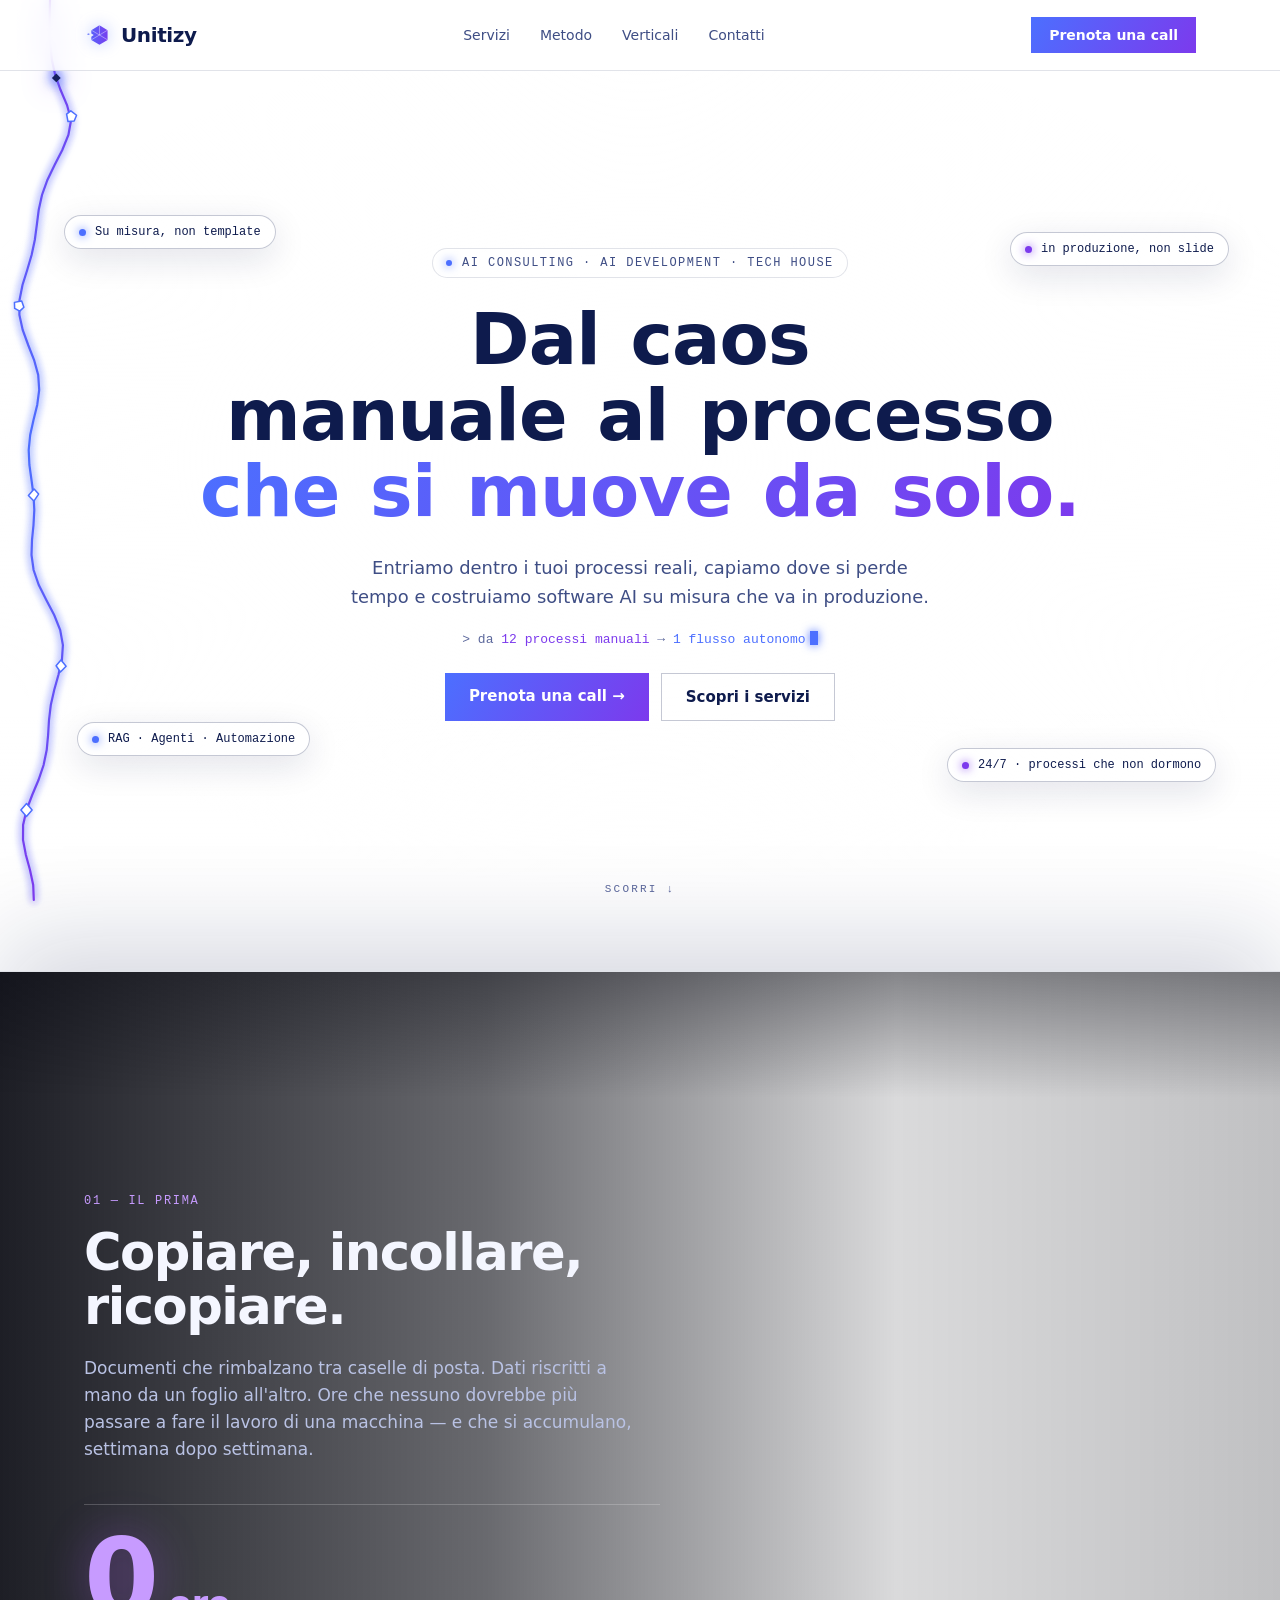
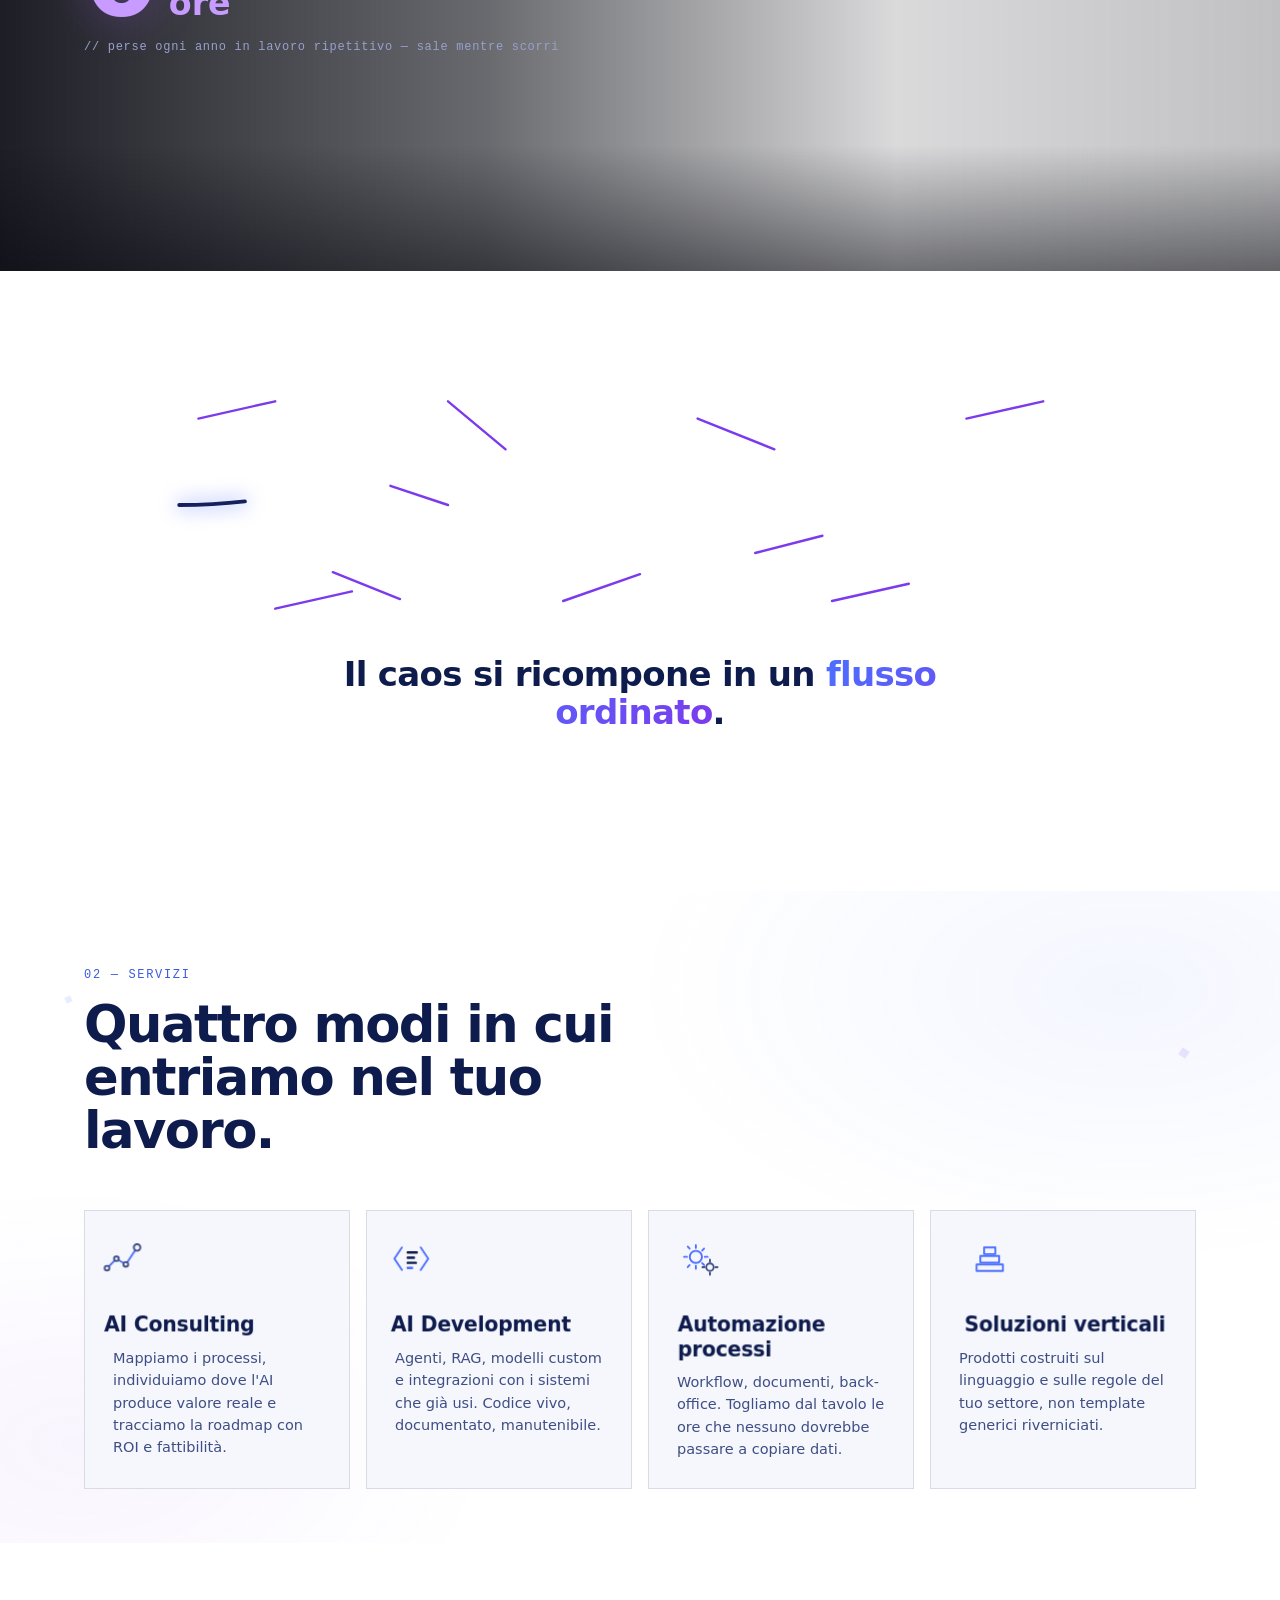
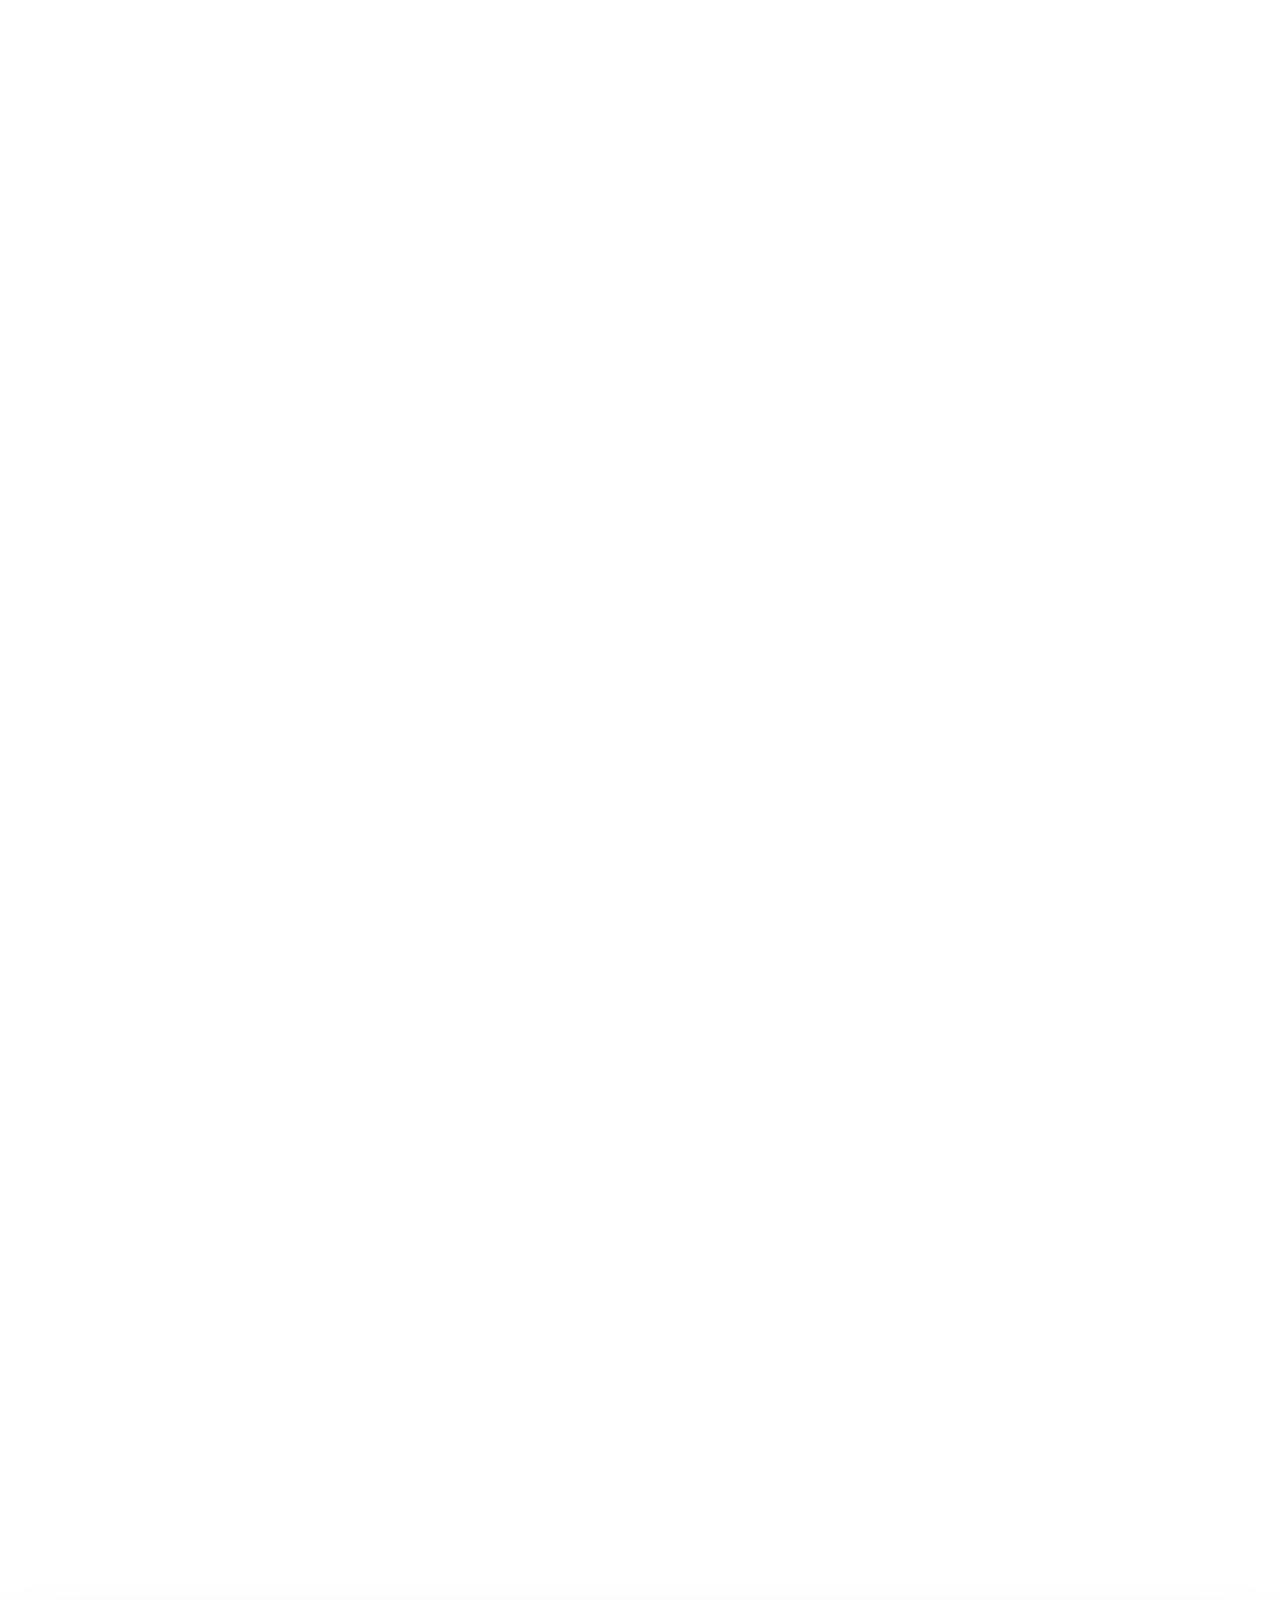
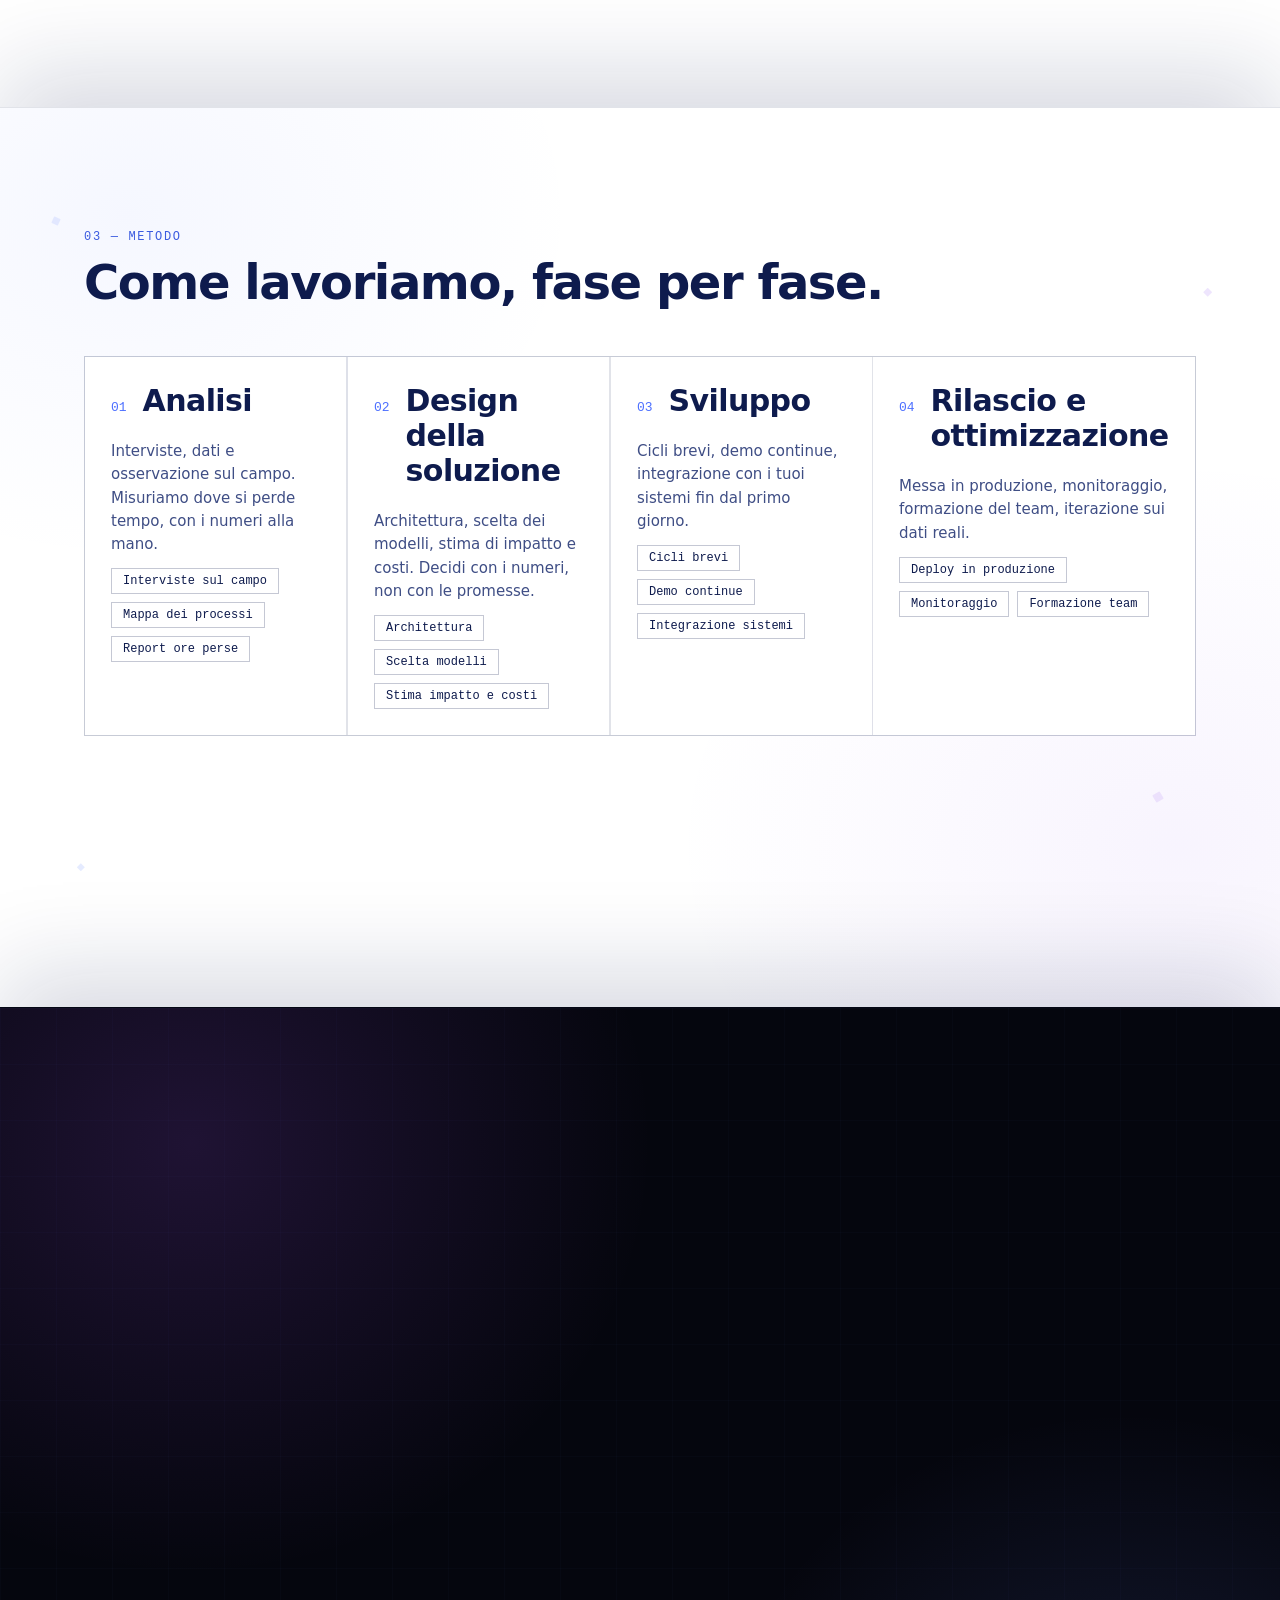
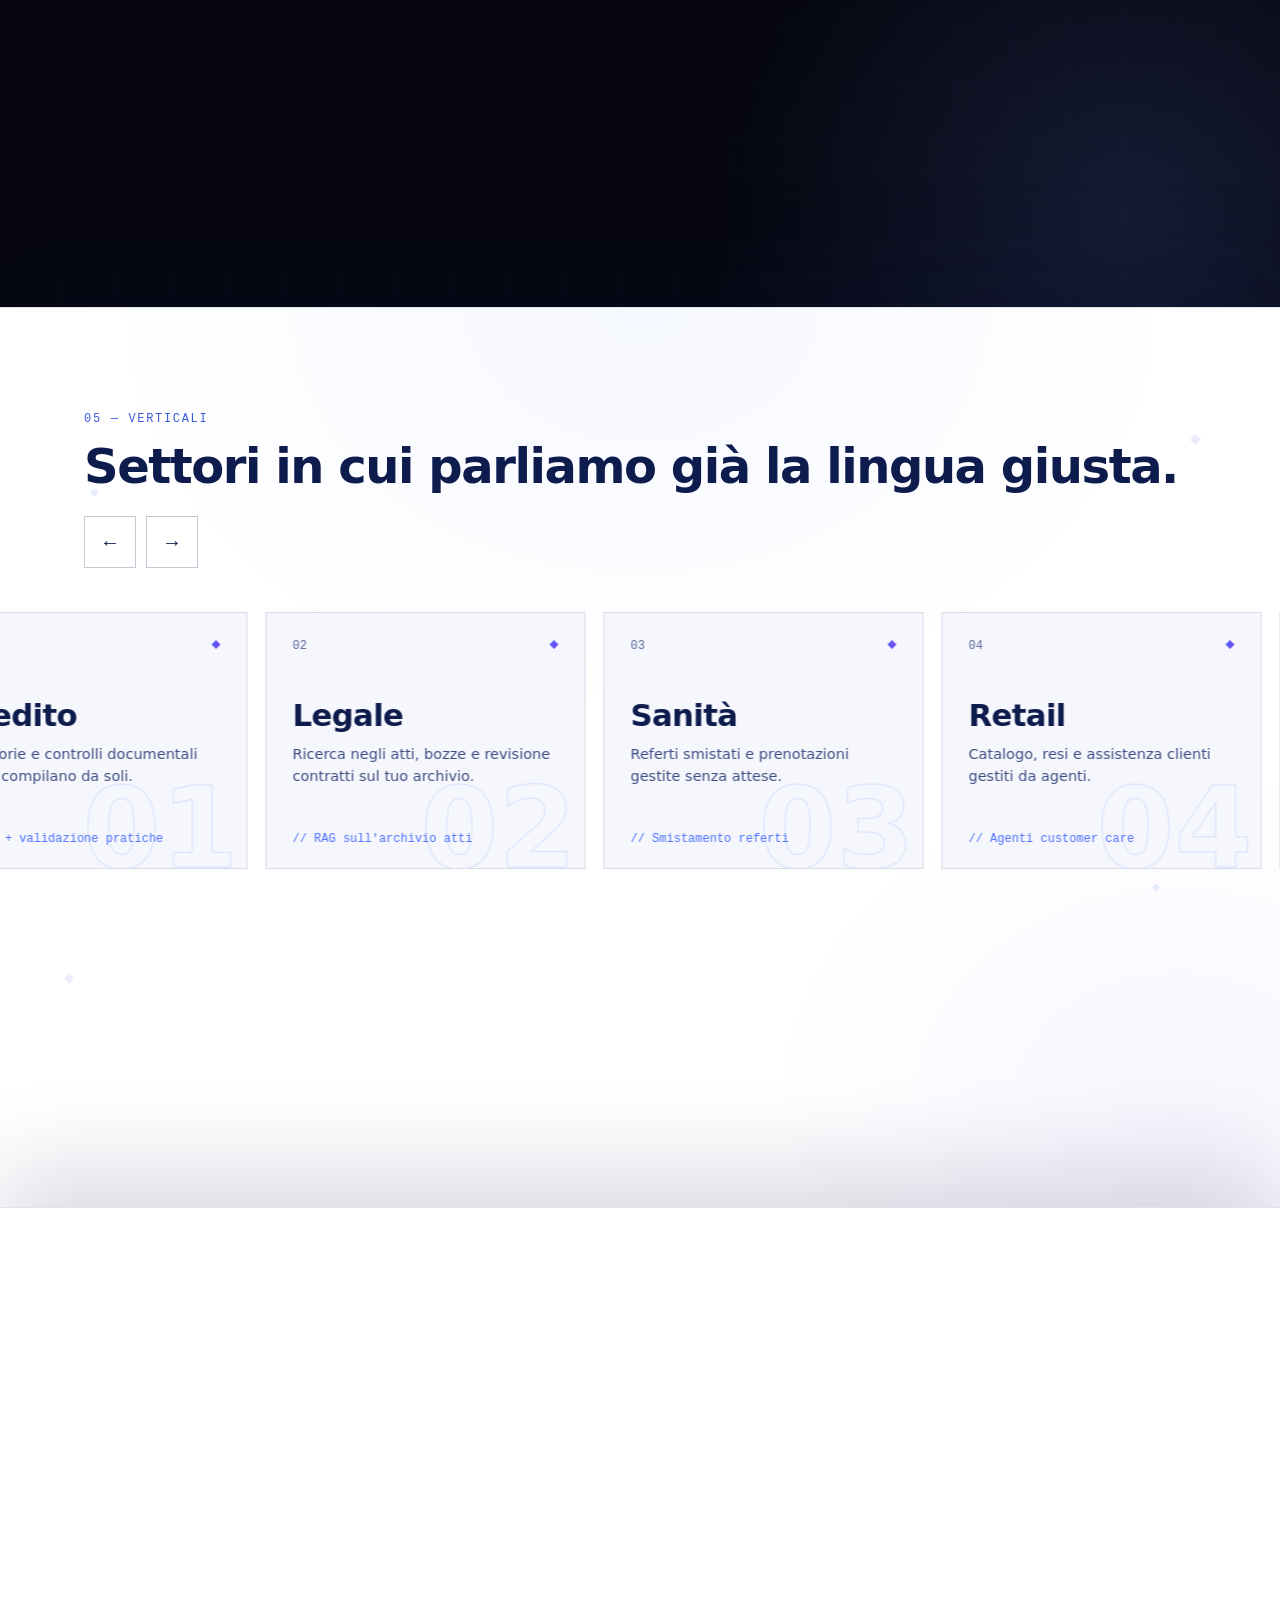
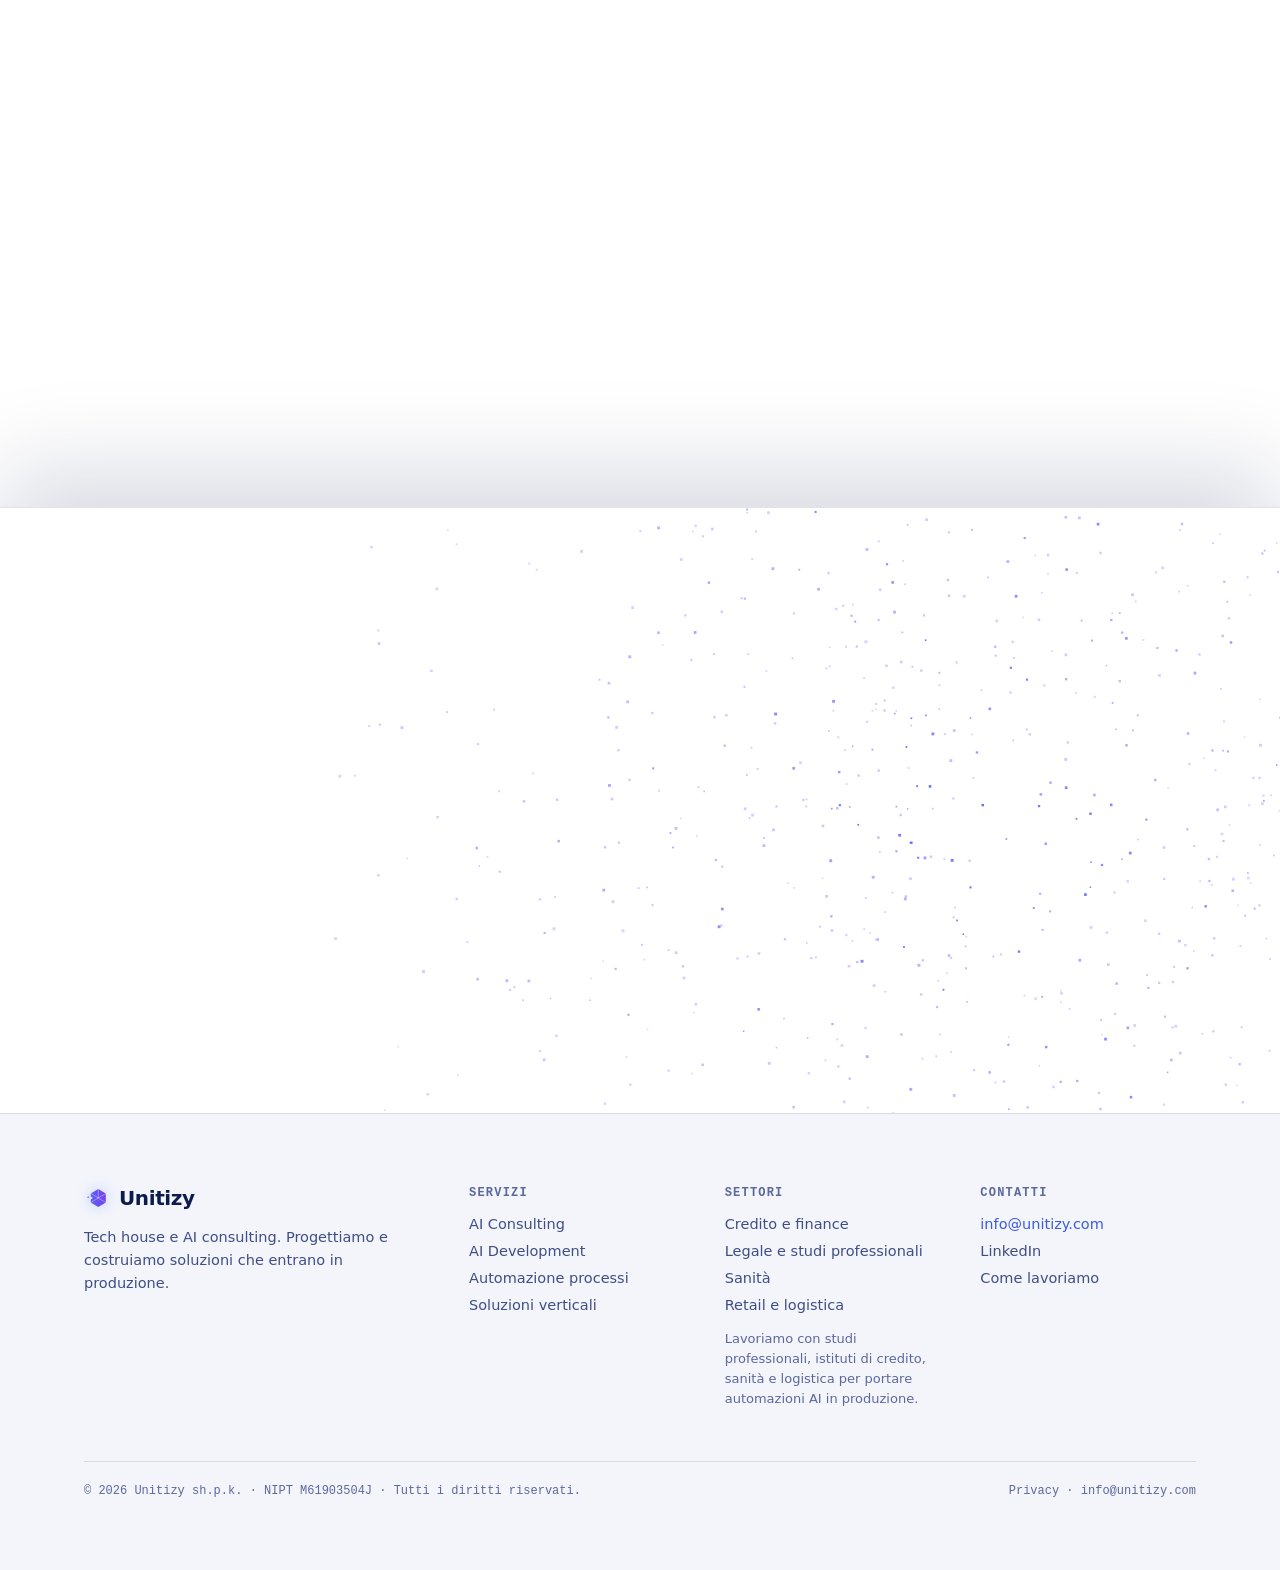
==== commit 9810f7d5: "Architettura enterprise: motore in moduli ES + deploy con quality gate - assets/js/site.js (1.237 ri" ====
--- a/index.html
+++ b/index.html
@@ -715,6 +715,6 @@
 </footer>
 
 </div>
-<script src="assets/js/site.js" defer></script>
+<script type="module" src="assets/js/main.js"></script>
 </body>
 </html>
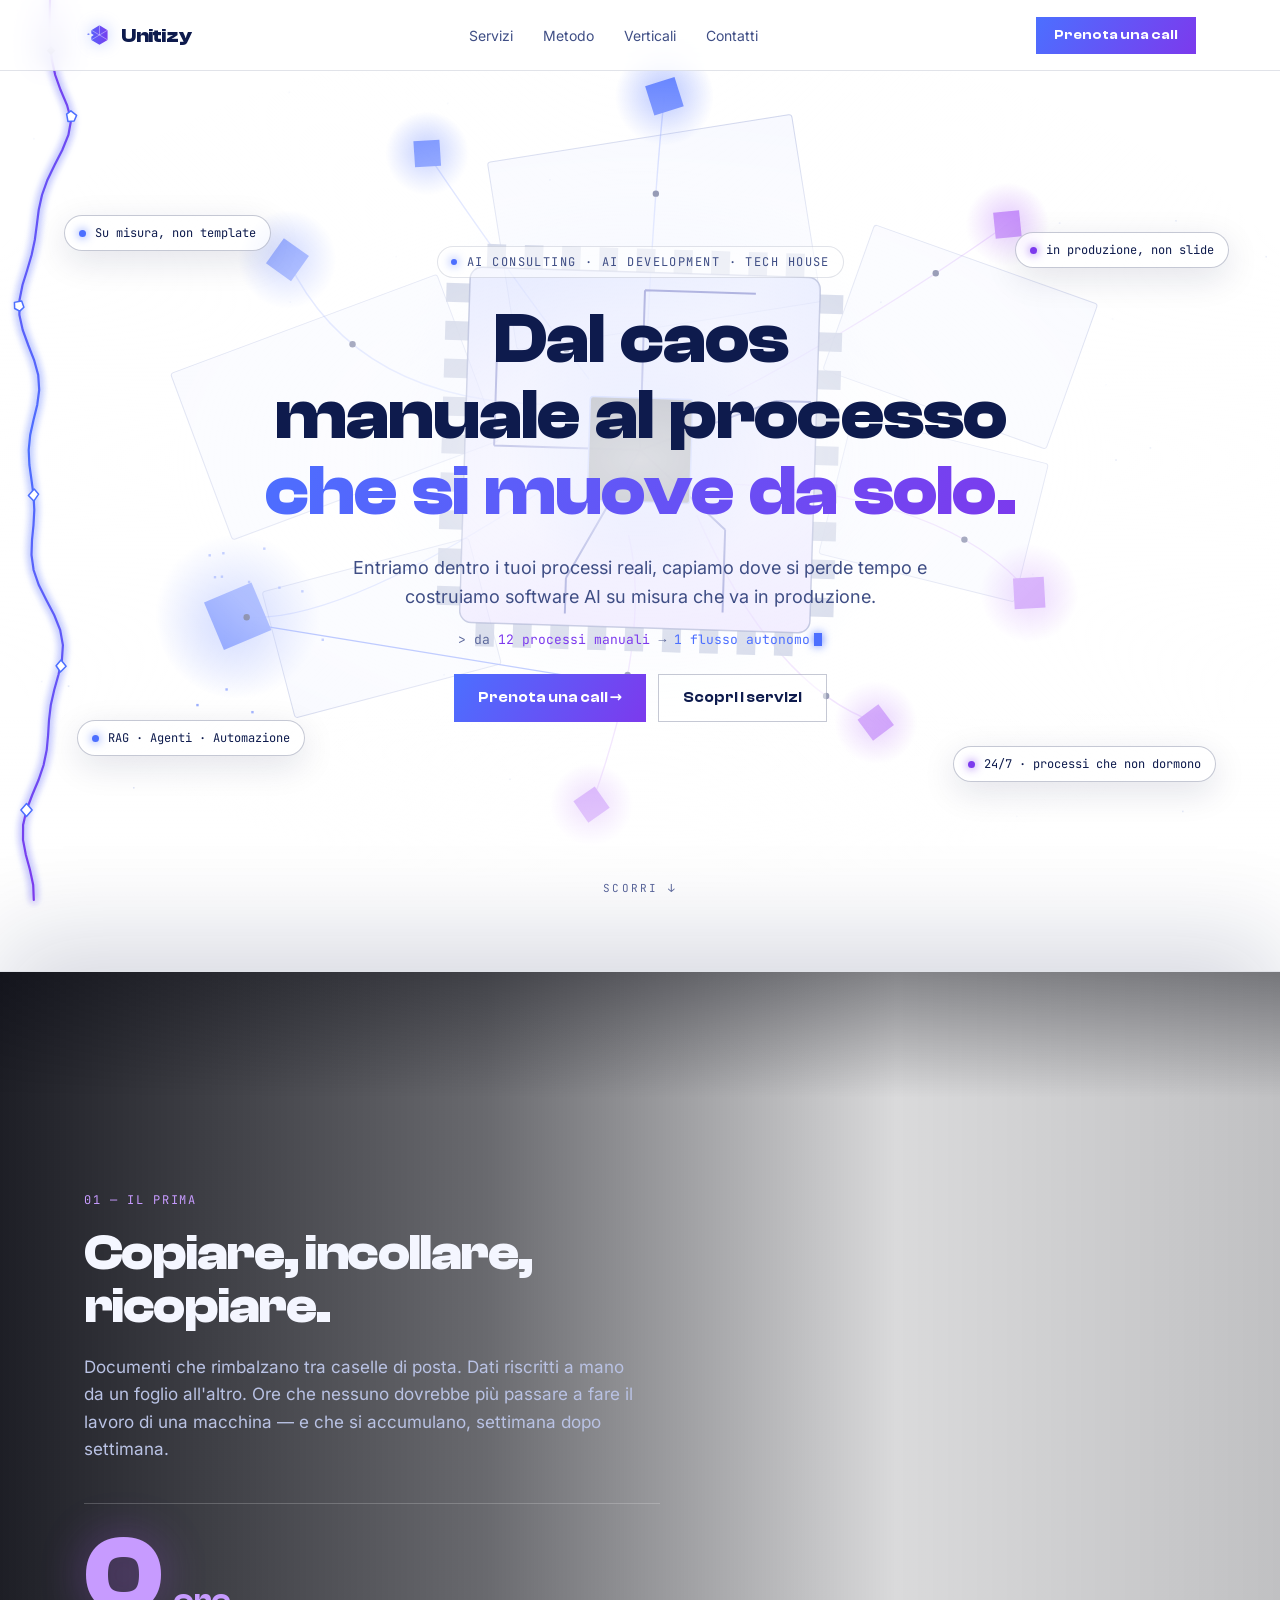
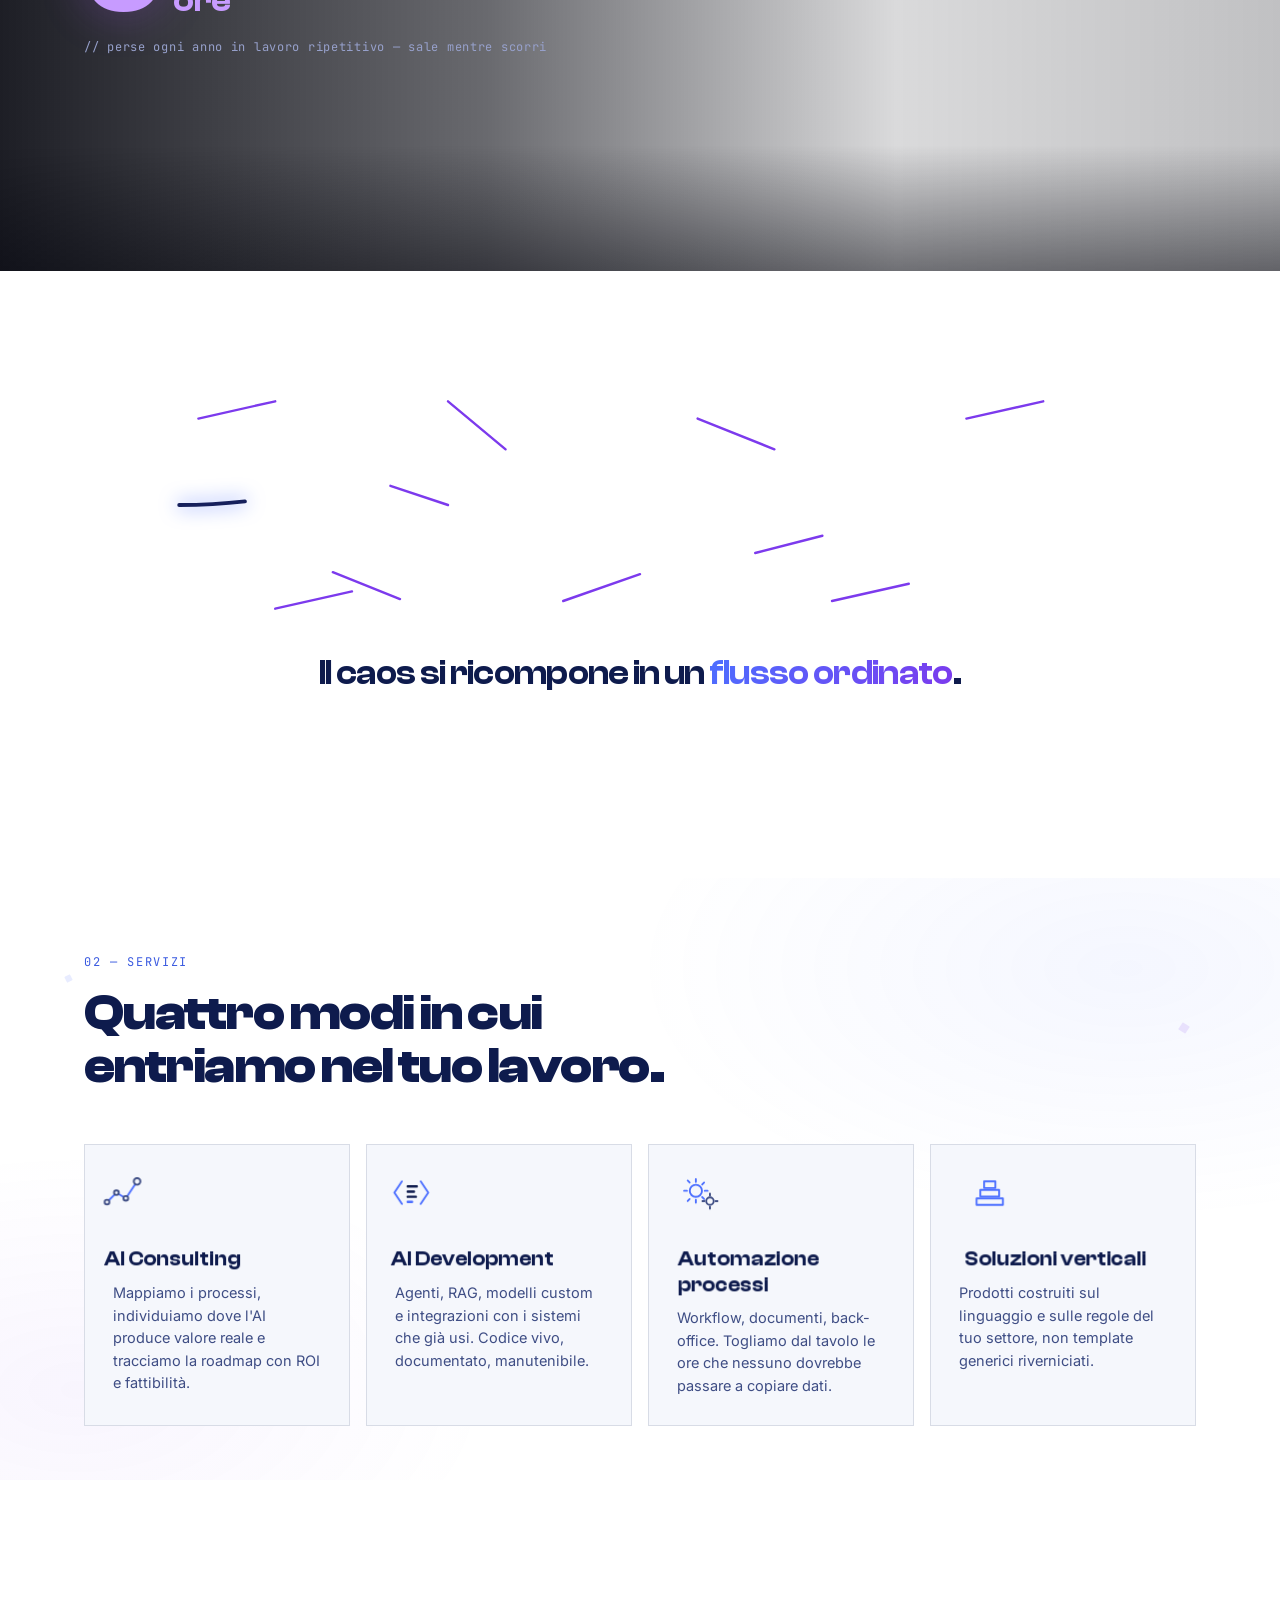
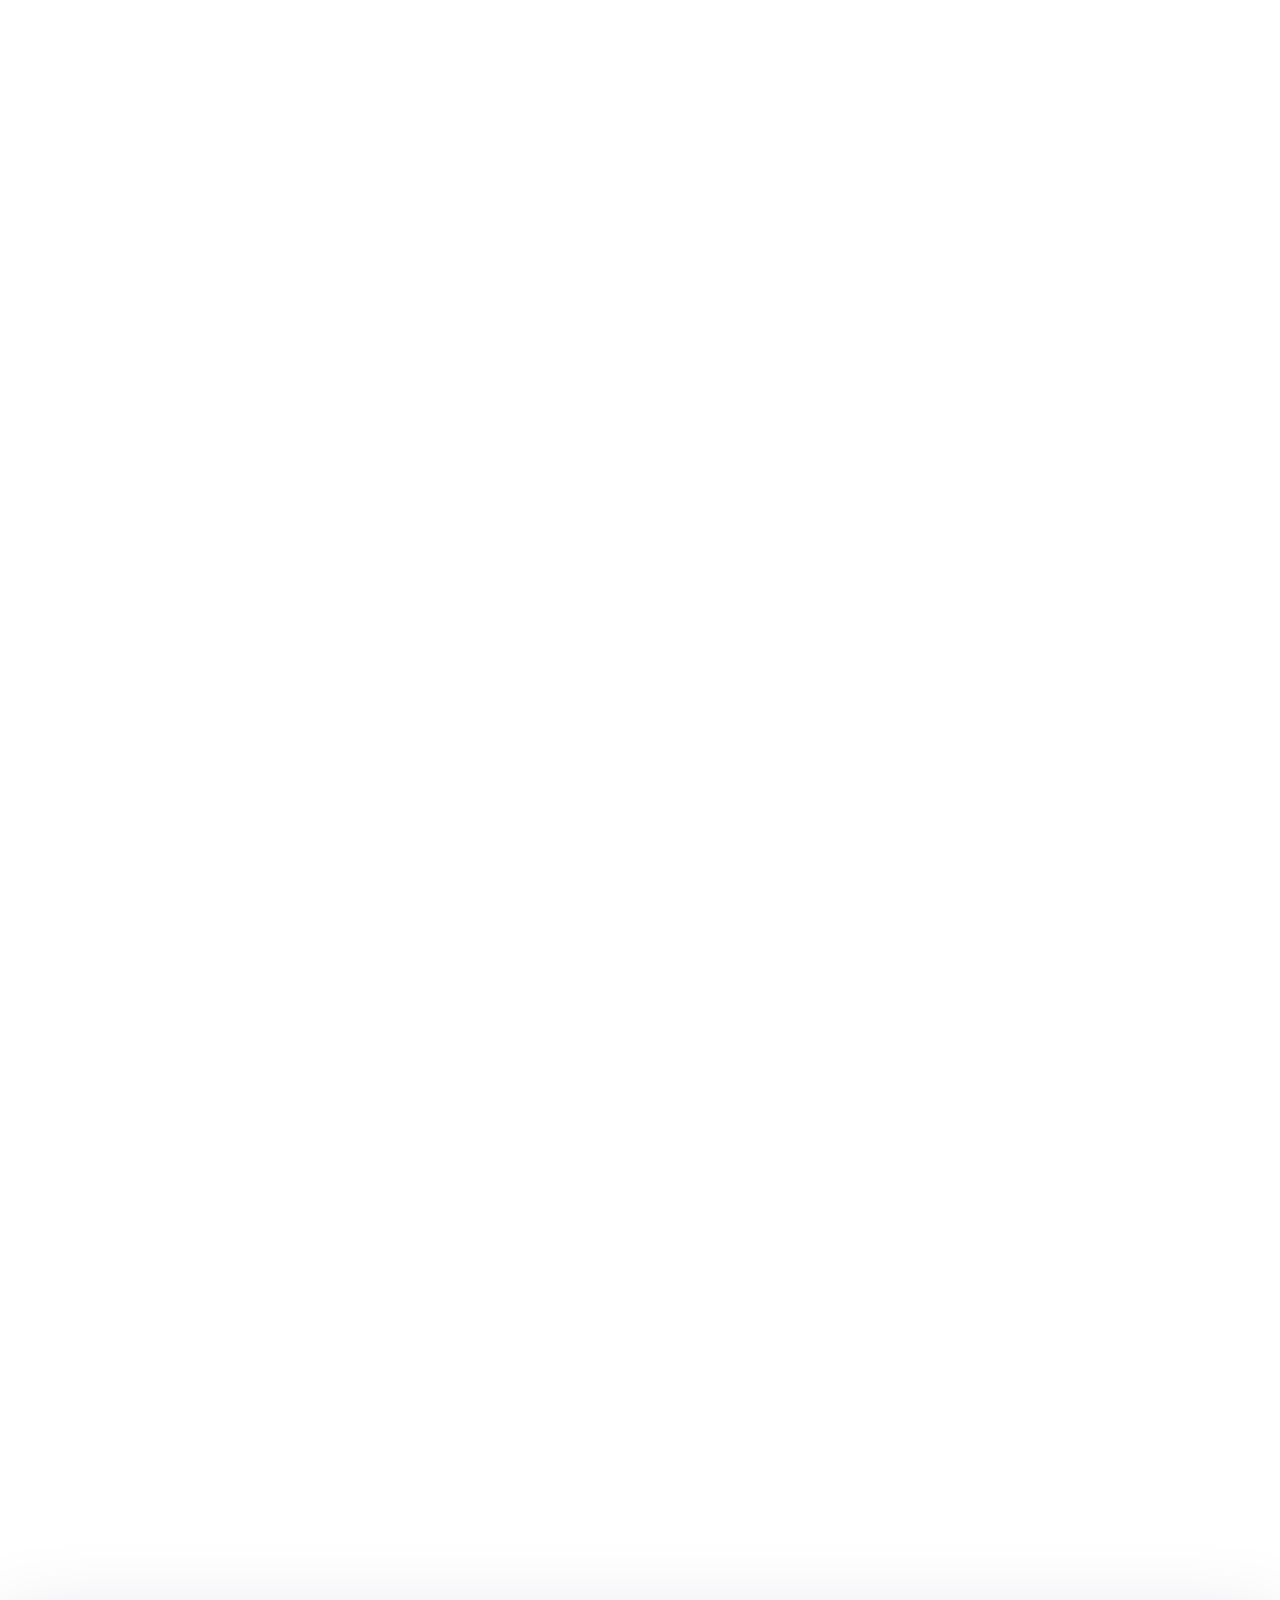
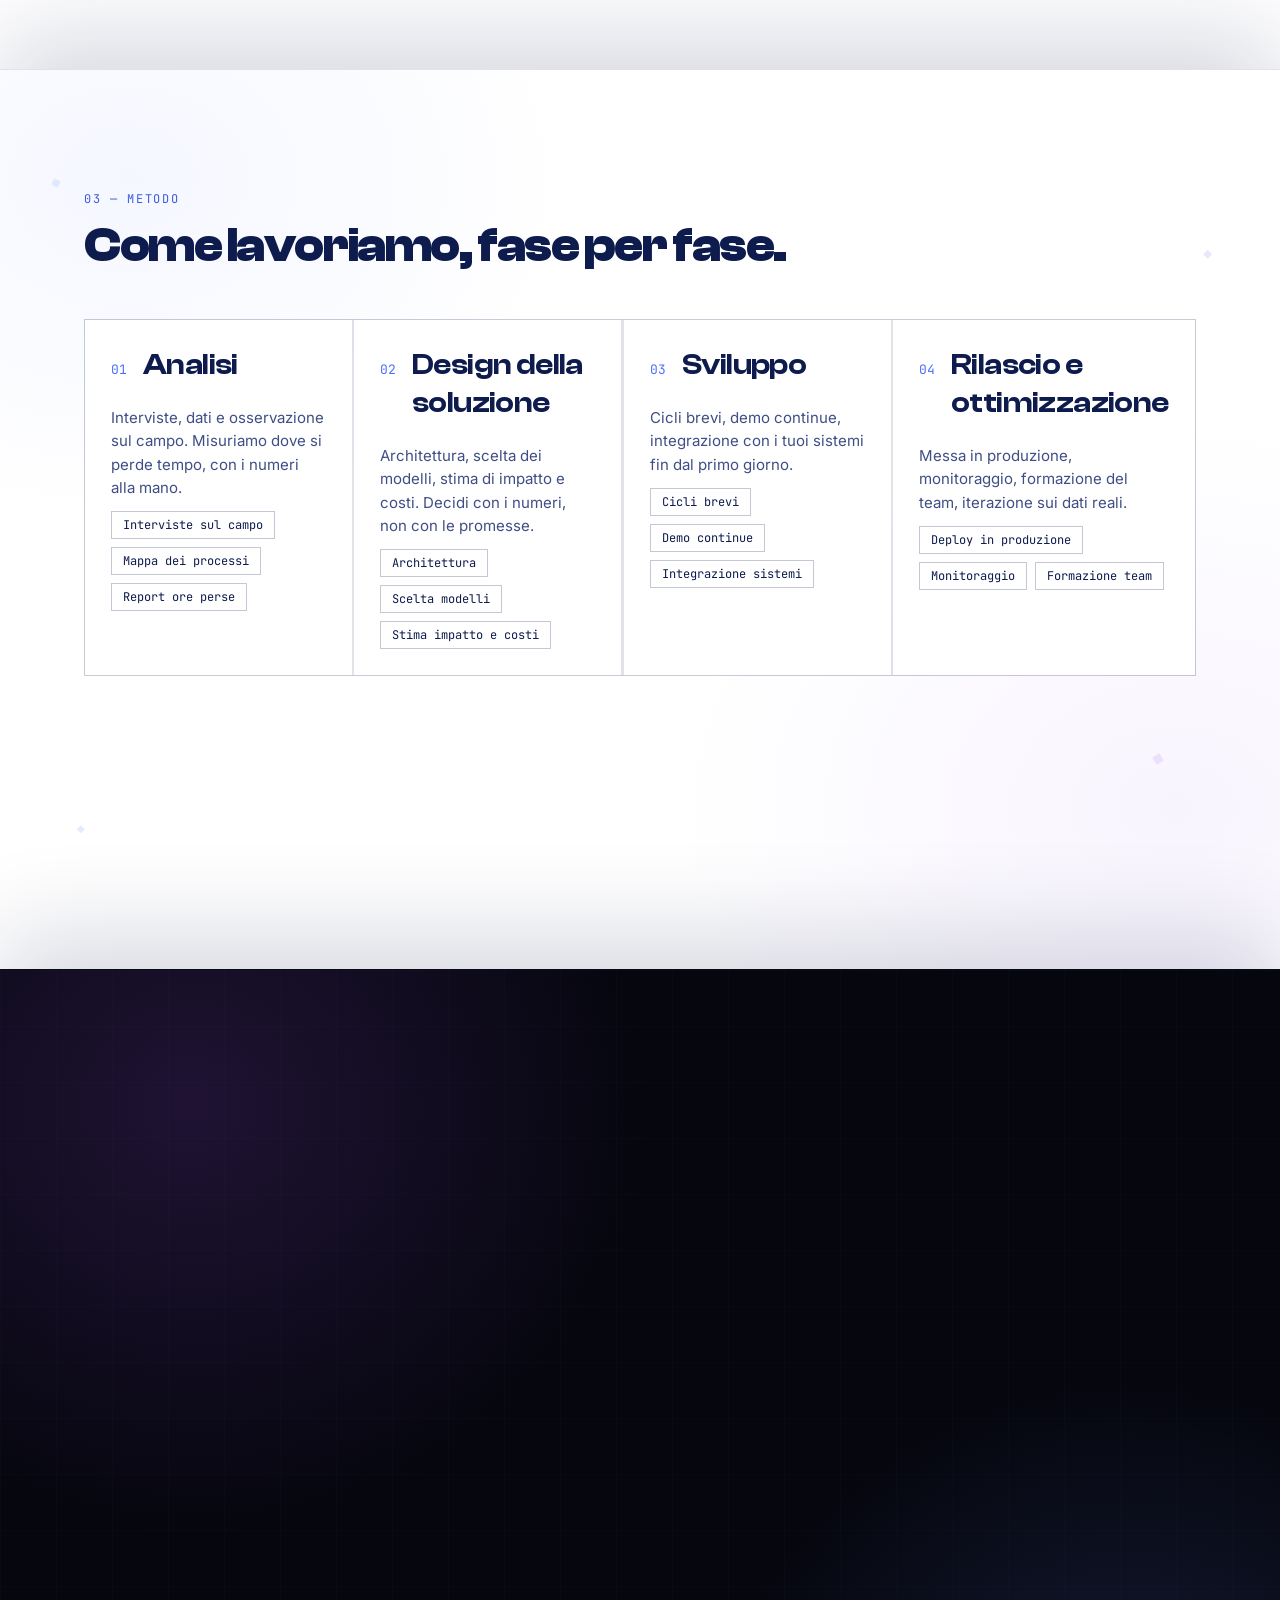
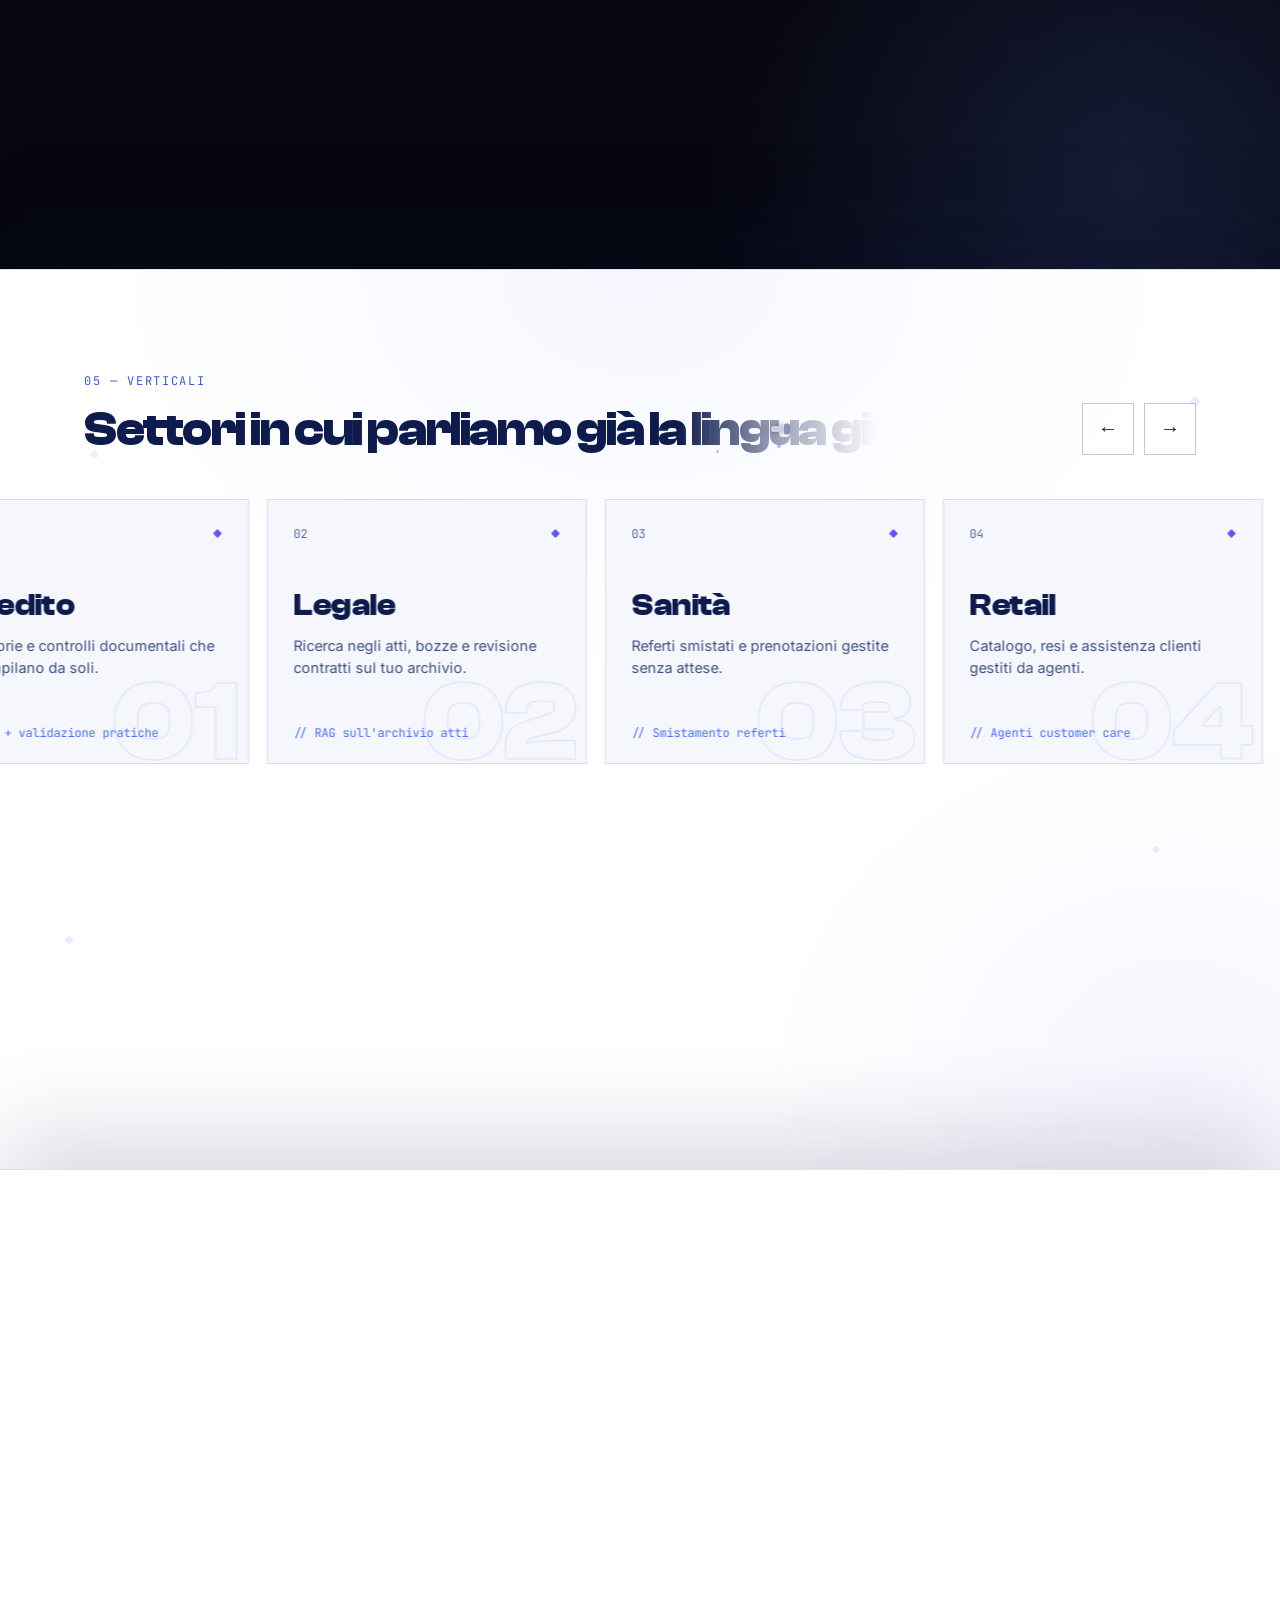
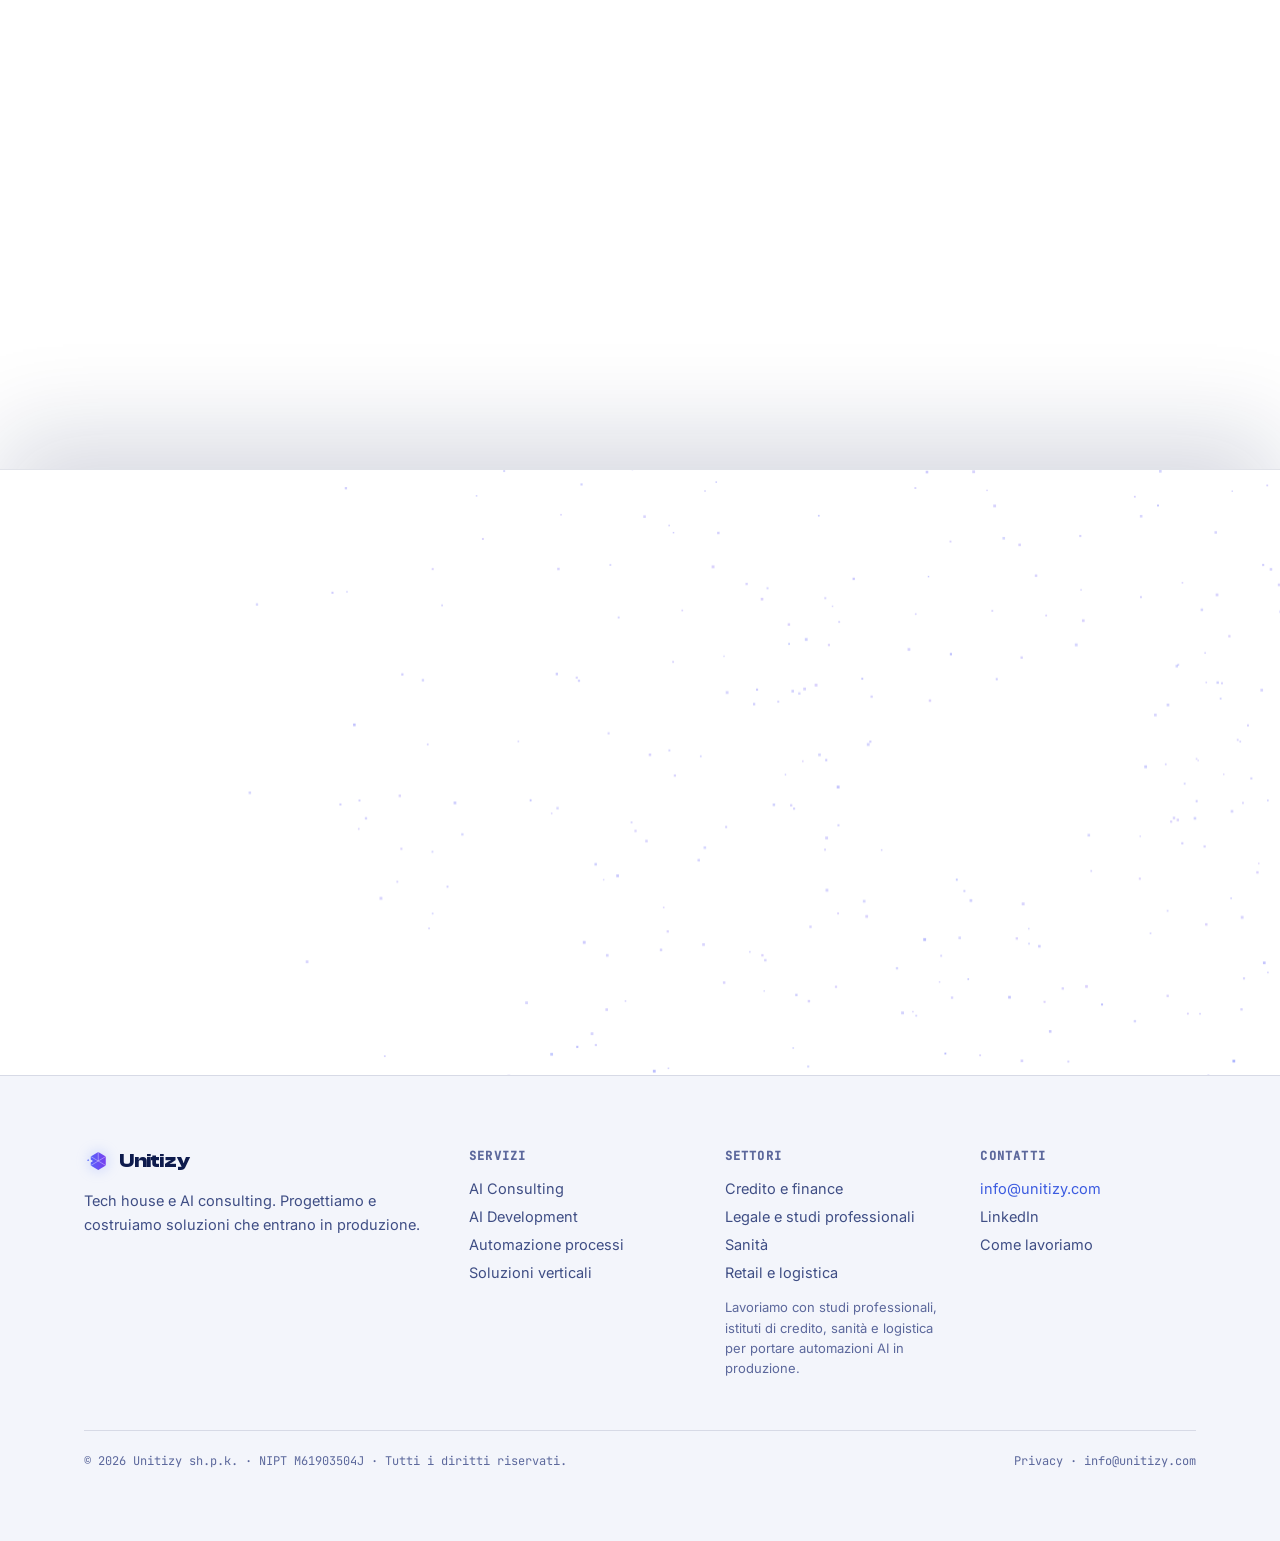
==== commit 9ebd3dda: "Il drago è morto: via Three.js, scena del chip riscritta in canvas 2D nativo - assets/js/hero3d.js: " ====
--- a/index.html
+++ b/index.html
@@ -19,7 +19,6 @@
 <link rel="stylesheet" href="assets/css/site.css">
 <link rel="preload" href="vendor/fonts/clash-display-700.woff2" as="font" type="font/woff2" crossorigin>
 <link rel="preload" href="vendor/fonts/inter-400.woff2" as="font" type="font/woff2" crossorigin>
-<script src="vendor/three-0.152.2.min.js" defer></script>
 <script src="vendor/lenis-1.1.14.min.js" defer></script>
 </head>
 <body>
--- a/assets/css/site.css
+++ b/assets/css/site.css
@@ -1,18 +1,18 @@
 /* unitizy.com — stili del sito. Estratto dal monolite il 19/07/2026. */
 
 /* font self-hostati (subset latin) — niente richieste a Google */
-@font-face{font-family:'Inter';font-style:normal;font-weight:400;font-display:swap;src:url(vendor/fonts/inter-400.woff2) format('woff2')}
-@font-face{font-family:'Inter';font-style:normal;font-weight:500;font-display:swap;src:url(vendor/fonts/inter-500.woff2) format('woff2')}
-@font-face{font-family:'Inter';font-style:normal;font-weight:600;font-display:swap;src:url(vendor/fonts/inter-600.woff2) format('woff2')}
-@font-face{font-family:'JetBrains Mono';font-style:normal;font-weight:400;font-display:swap;src:url(vendor/fonts/jetbrains-mono-400.woff2) format('woff2')}
-@font-face{font-family:'JetBrains Mono';font-style:normal;font-weight:500;font-display:swap;src:url(vendor/fonts/jetbrains-mono-500.woff2) format('woff2')}
-@font-face{font-family:'Space Grotesk';font-style:normal;font-weight:400;font-display:swap;src:url(vendor/fonts/space-grotesk-400.woff2) format('woff2')}
-@font-face{font-family:'Space Grotesk';font-style:normal;font-weight:500;font-display:swap;src:url(vendor/fonts/space-grotesk-500.woff2) format('woff2')}
-@font-face{font-family:'Space Grotesk';font-style:normal;font-weight:600;font-display:swap;src:url(vendor/fonts/space-grotesk-600.woff2) format('woff2')}
-@font-face{font-family:'Space Grotesk';font-style:normal;font-weight:700;font-display:swap;src:url(vendor/fonts/space-grotesk-700.woff2) format('woff2')}
-@font-face{font-family:'Clash Display';font-style:normal;font-weight:500;font-display:swap;src:url(vendor/fonts/clash-display-500.woff2) format('woff2')}
-@font-face{font-family:'Clash Display';font-style:normal;font-weight:600;font-display:swap;src:url(vendor/fonts/clash-display-600.woff2) format('woff2')}
-@font-face{font-family:'Clash Display';font-style:normal;font-weight:700;font-display:swap;src:url(vendor/fonts/clash-display-700.woff2) format('woff2')}
+@font-face{font-family:'Inter';font-style:normal;font-weight:400;font-display:swap;src:url(../../vendor/fonts/inter-400.woff2) format('woff2')}
+@font-face{font-family:'Inter';font-style:normal;font-weight:500;font-display:swap;src:url(../../vendor/fonts/inter-500.woff2) format('woff2')}
+@font-face{font-family:'Inter';font-style:normal;font-weight:600;font-display:swap;src:url(../../vendor/fonts/inter-600.woff2) format('woff2')}
+@font-face{font-family:'JetBrains Mono';font-style:normal;font-weight:400;font-display:swap;src:url(../../vendor/fonts/jetbrains-mono-400.woff2) format('woff2')}
+@font-face{font-family:'JetBrains Mono';font-style:normal;font-weight:500;font-display:swap;src:url(../../vendor/fonts/jetbrains-mono-500.woff2) format('woff2')}
+@font-face{font-family:'Space Grotesk';font-style:normal;font-weight:400;font-display:swap;src:url(../../vendor/fonts/space-grotesk-400.woff2) format('woff2')}
+@font-face{font-family:'Space Grotesk';font-style:normal;font-weight:500;font-display:swap;src:url(../../vendor/fonts/space-grotesk-500.woff2) format('woff2')}
+@font-face{font-family:'Space Grotesk';font-style:normal;font-weight:600;font-display:swap;src:url(../../vendor/fonts/space-grotesk-600.woff2) format('woff2')}
+@font-face{font-family:'Space Grotesk';font-style:normal;font-weight:700;font-display:swap;src:url(../../vendor/fonts/space-grotesk-700.woff2) format('woff2')}
+@font-face{font-family:'Clash Display';font-style:normal;font-weight:500;font-display:swap;src:url(../../vendor/fonts/clash-display-500.woff2) format('woff2')}
+@font-face{font-family:'Clash Display';font-style:normal;font-weight:600;font-display:swap;src:url(../../vendor/fonts/clash-display-600.woff2) format('woff2')}
+@font-face{font-family:'Clash Display';font-style:normal;font-weight:700;font-display:swap;src:url(../../vendor/fonts/clash-display-700.woff2) format('woff2')}
 
 :root{
   --bg:#FFFFFF; --surface:#F5F7FC; --surface2:#EBEFF9;
